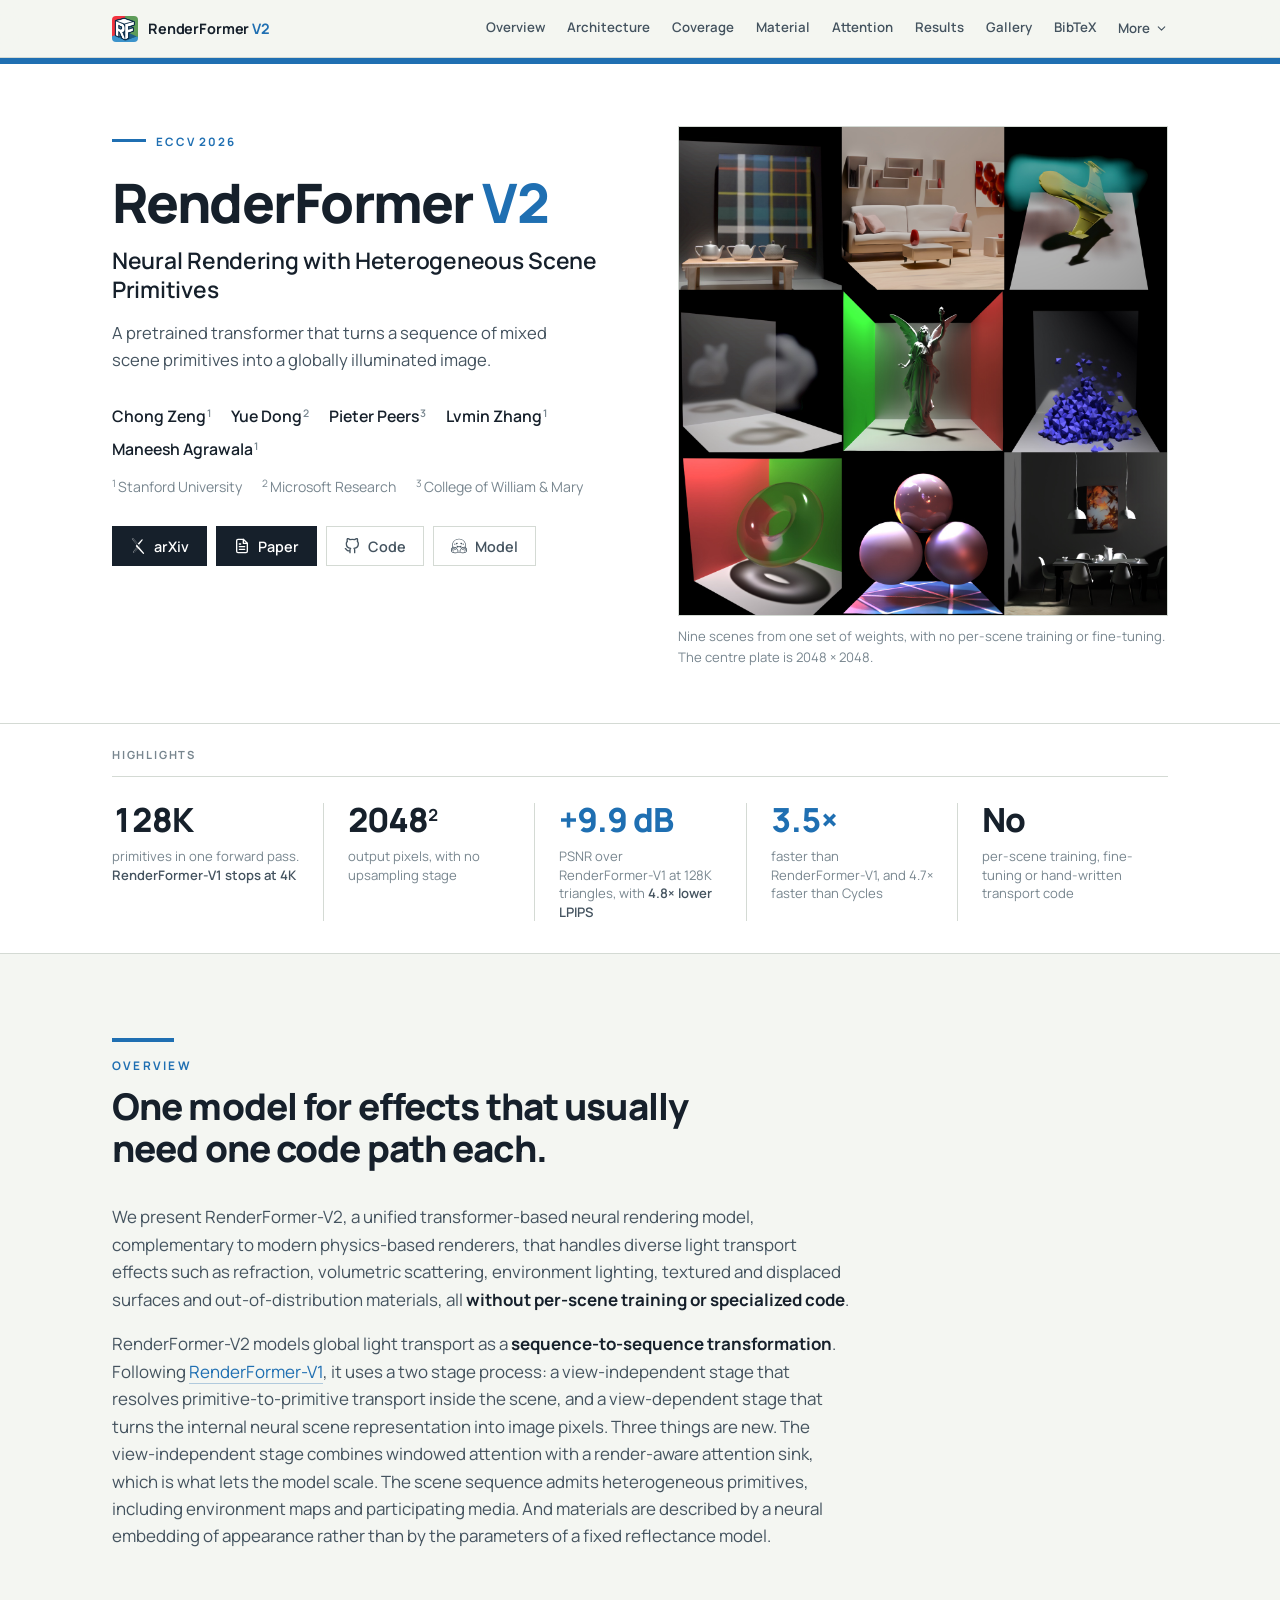
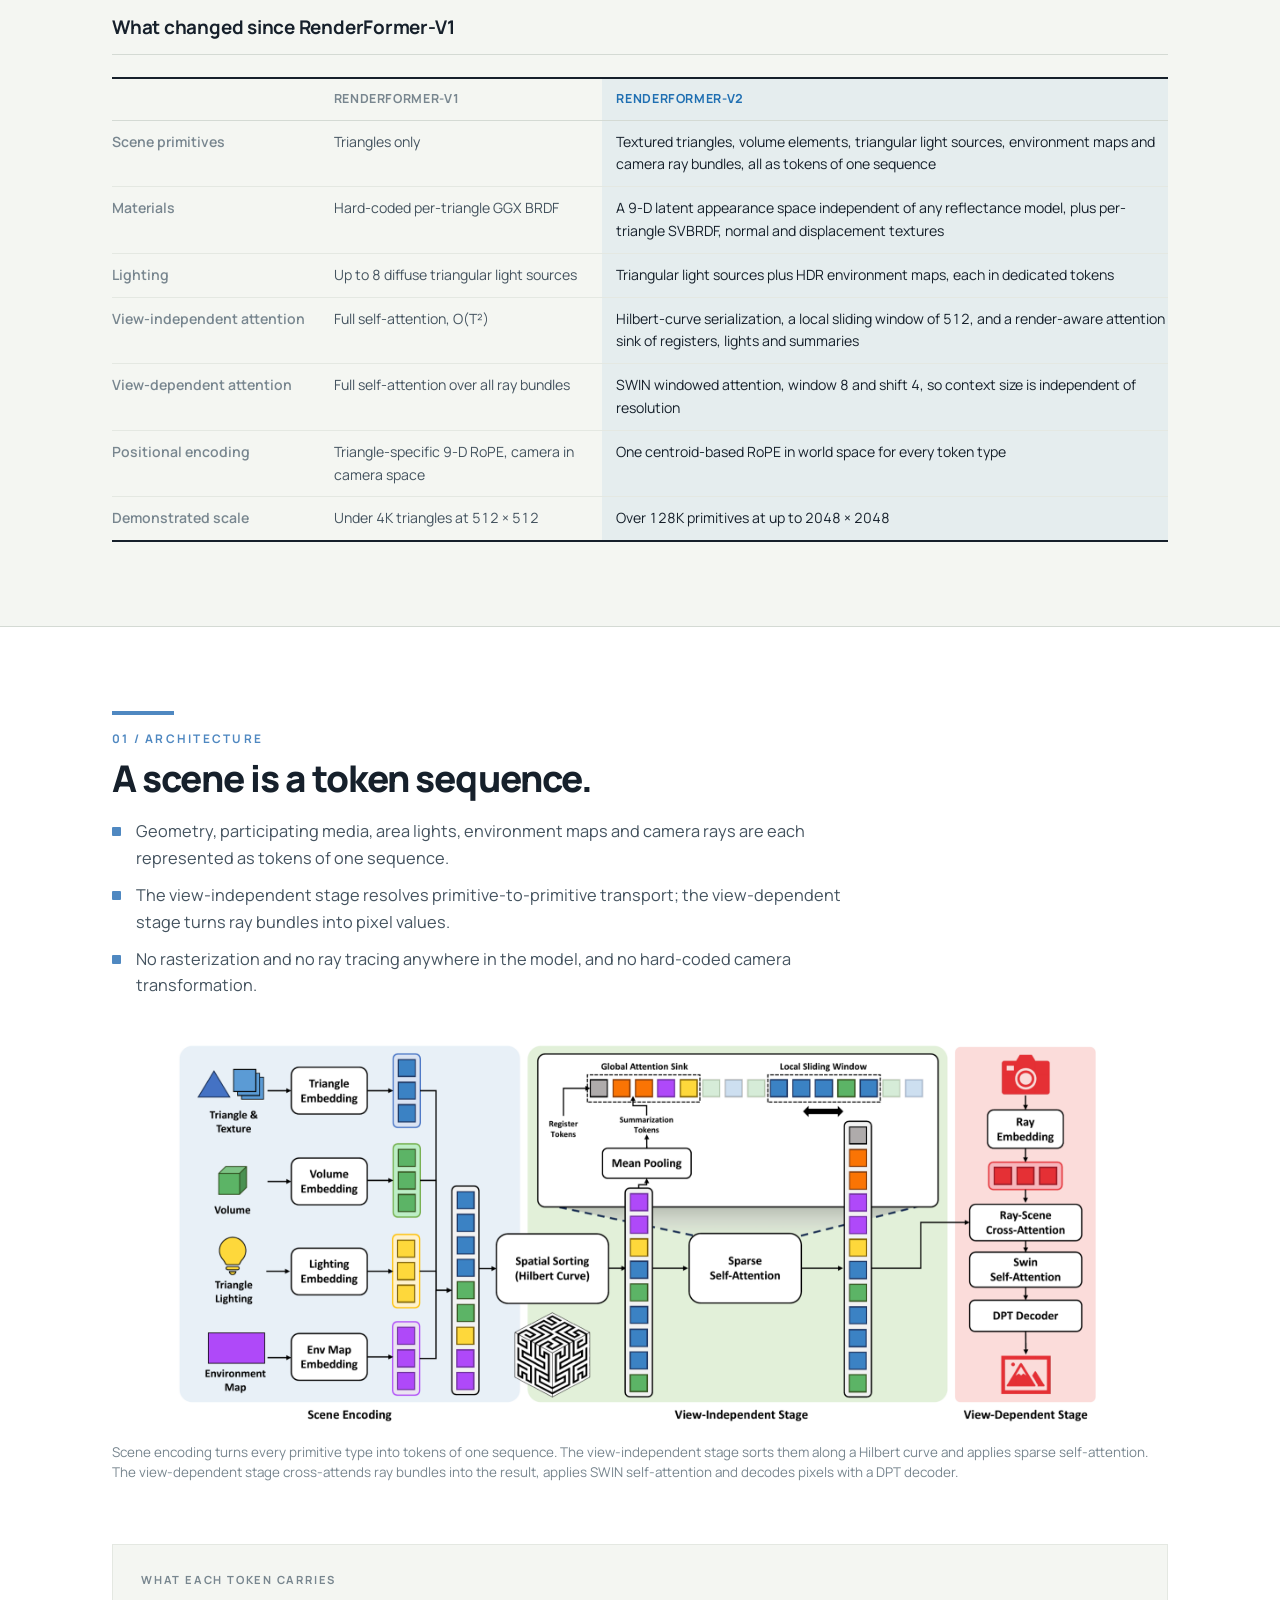
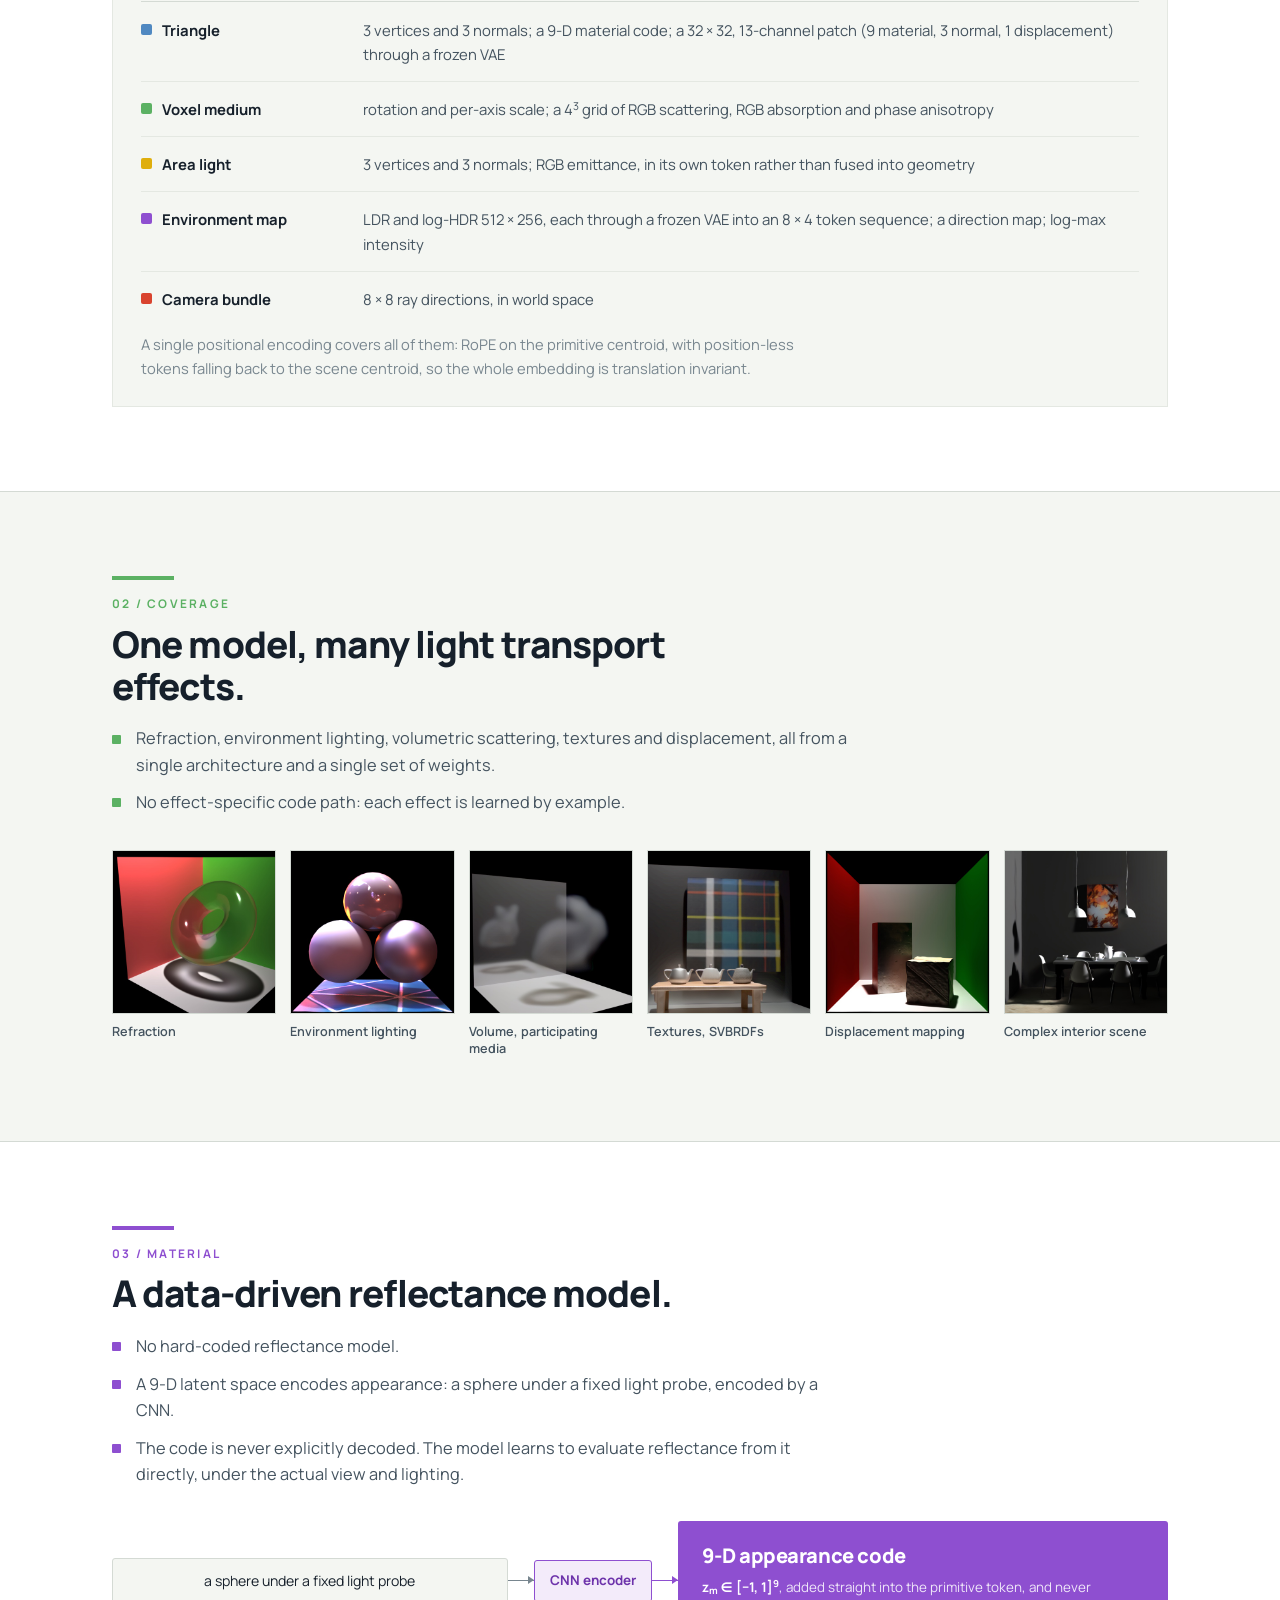
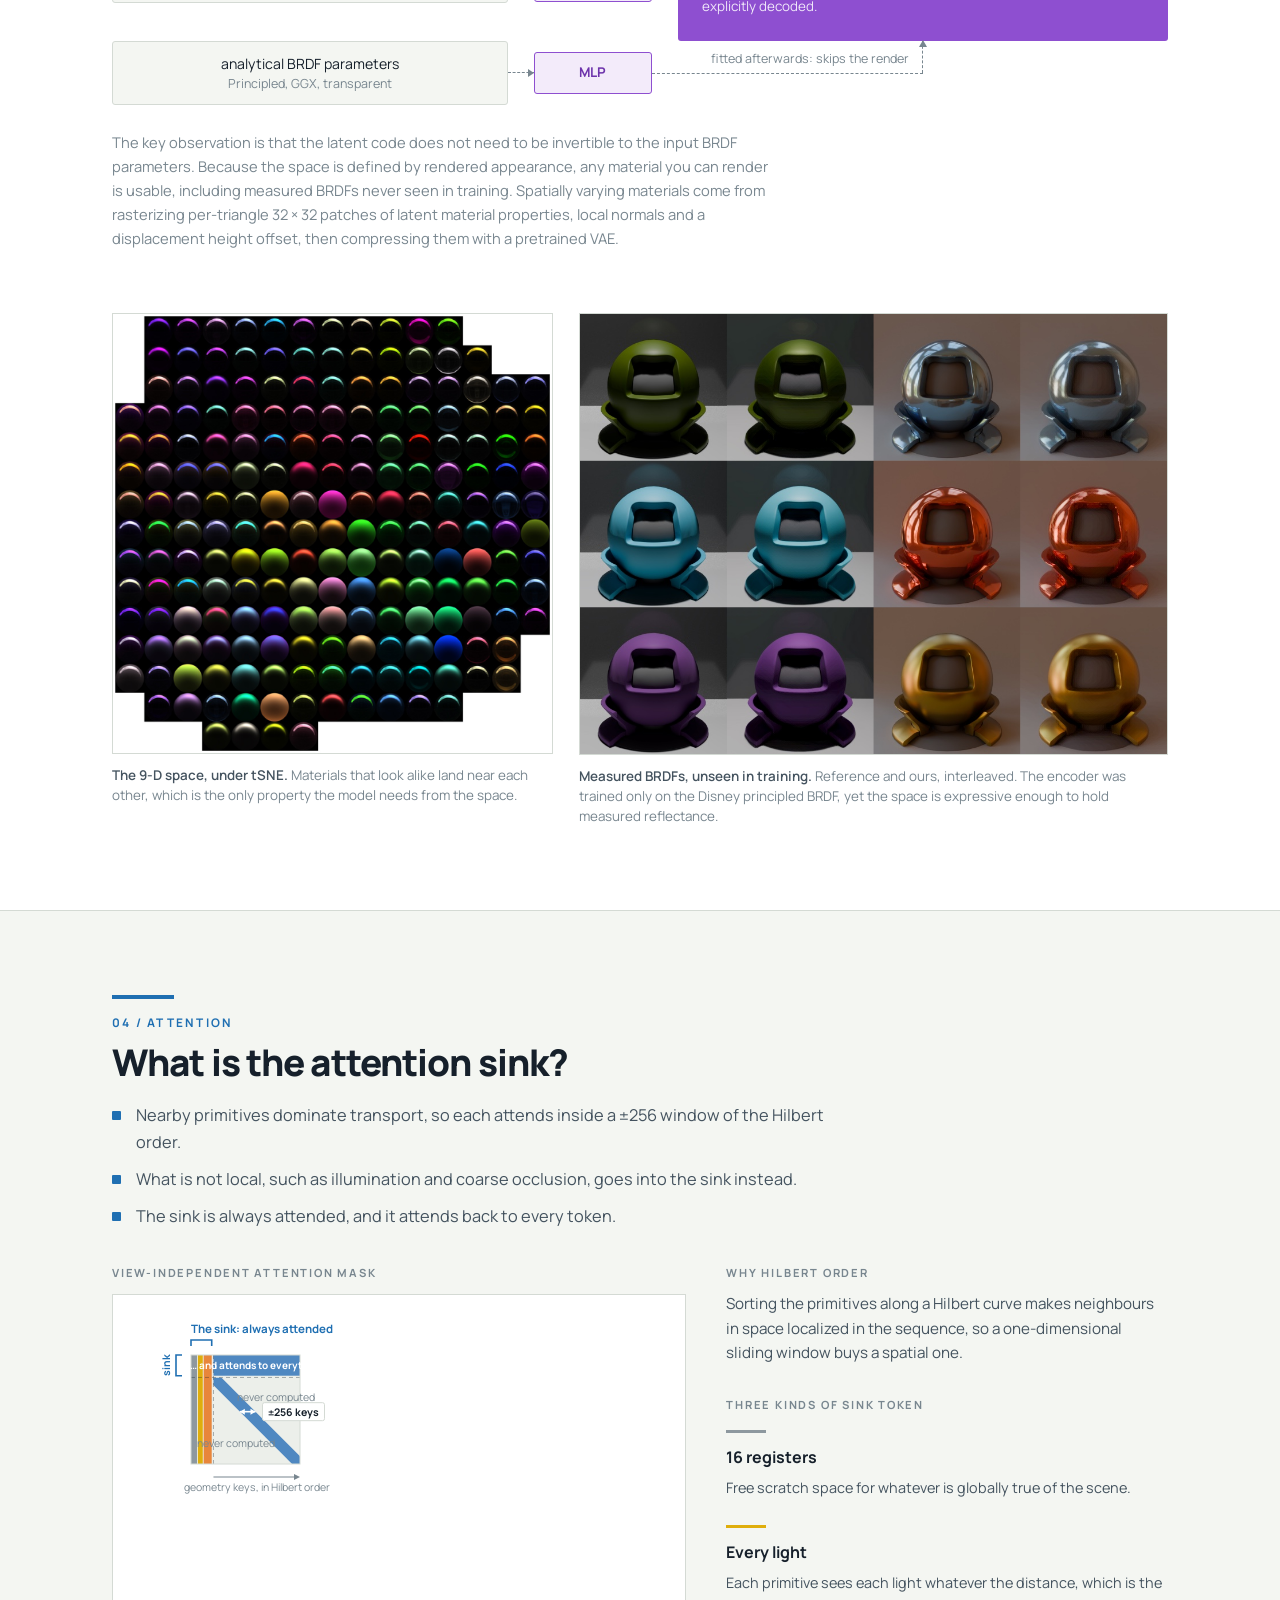
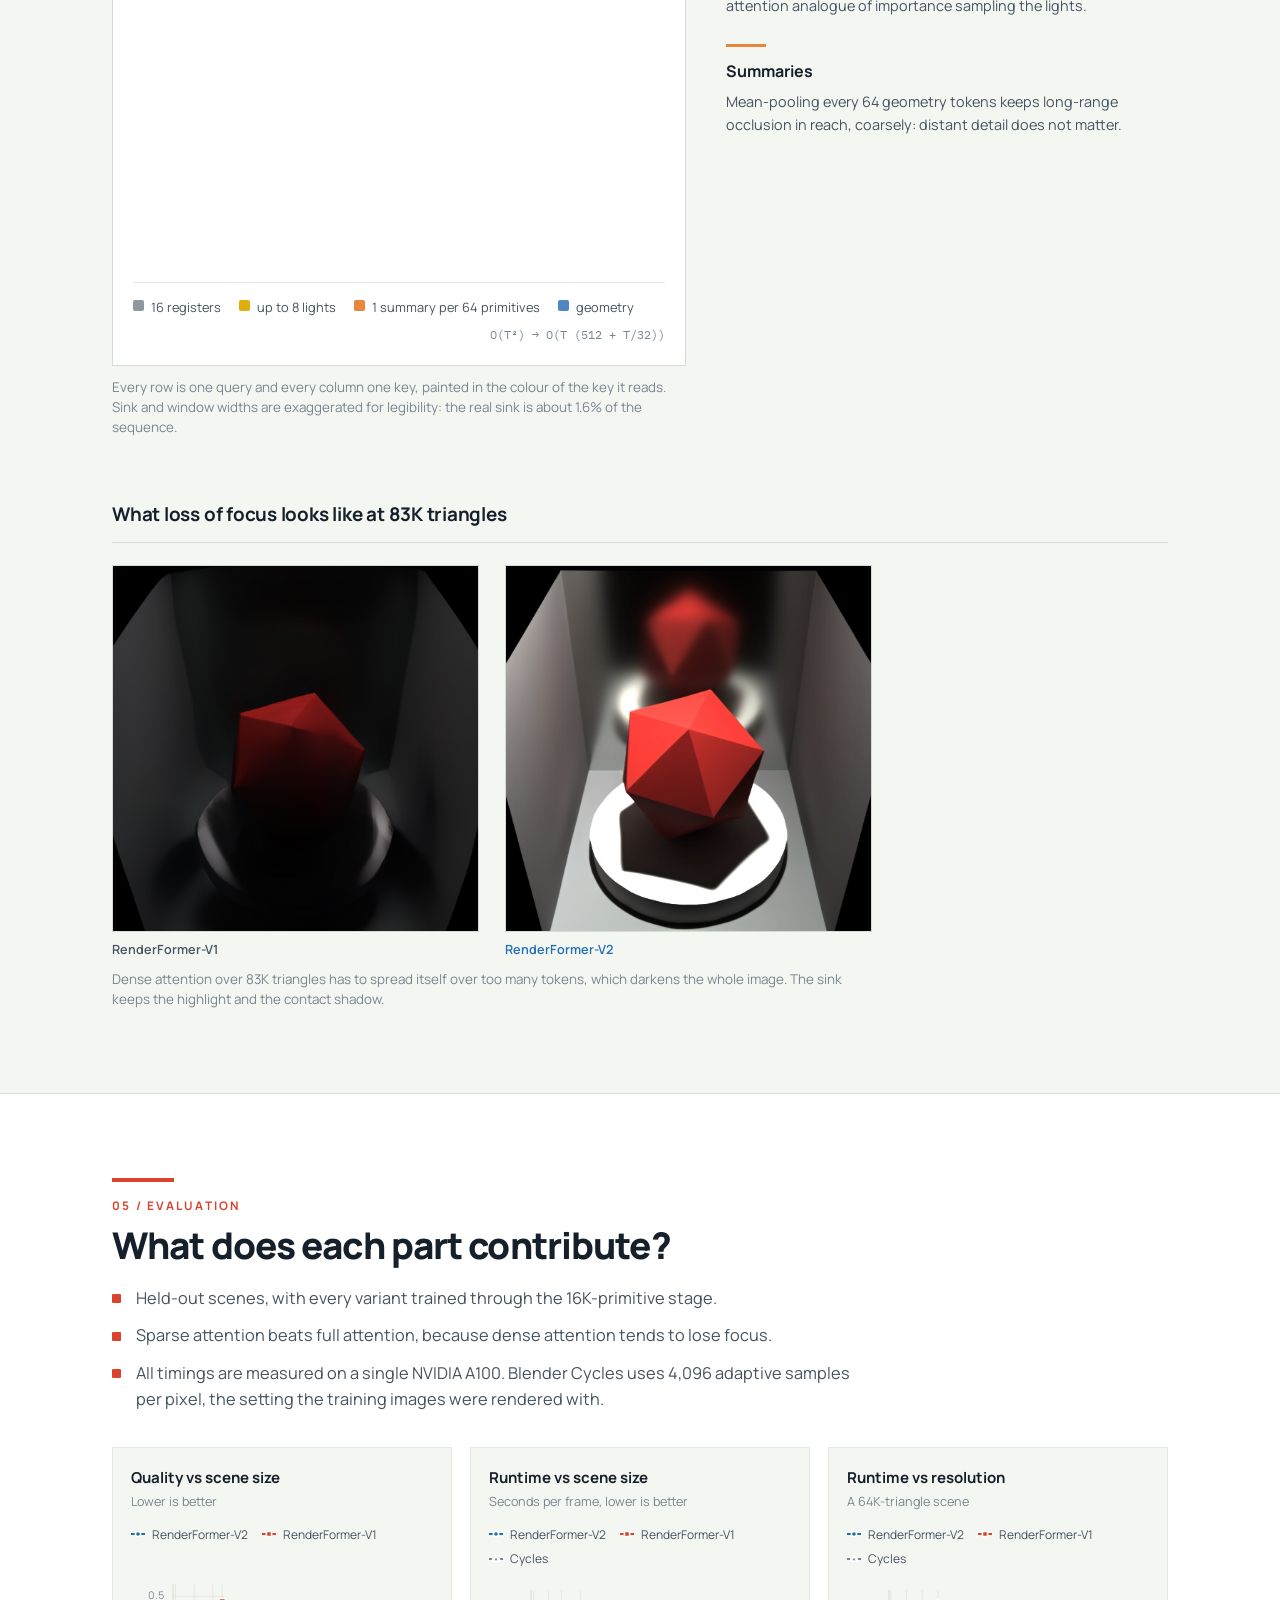
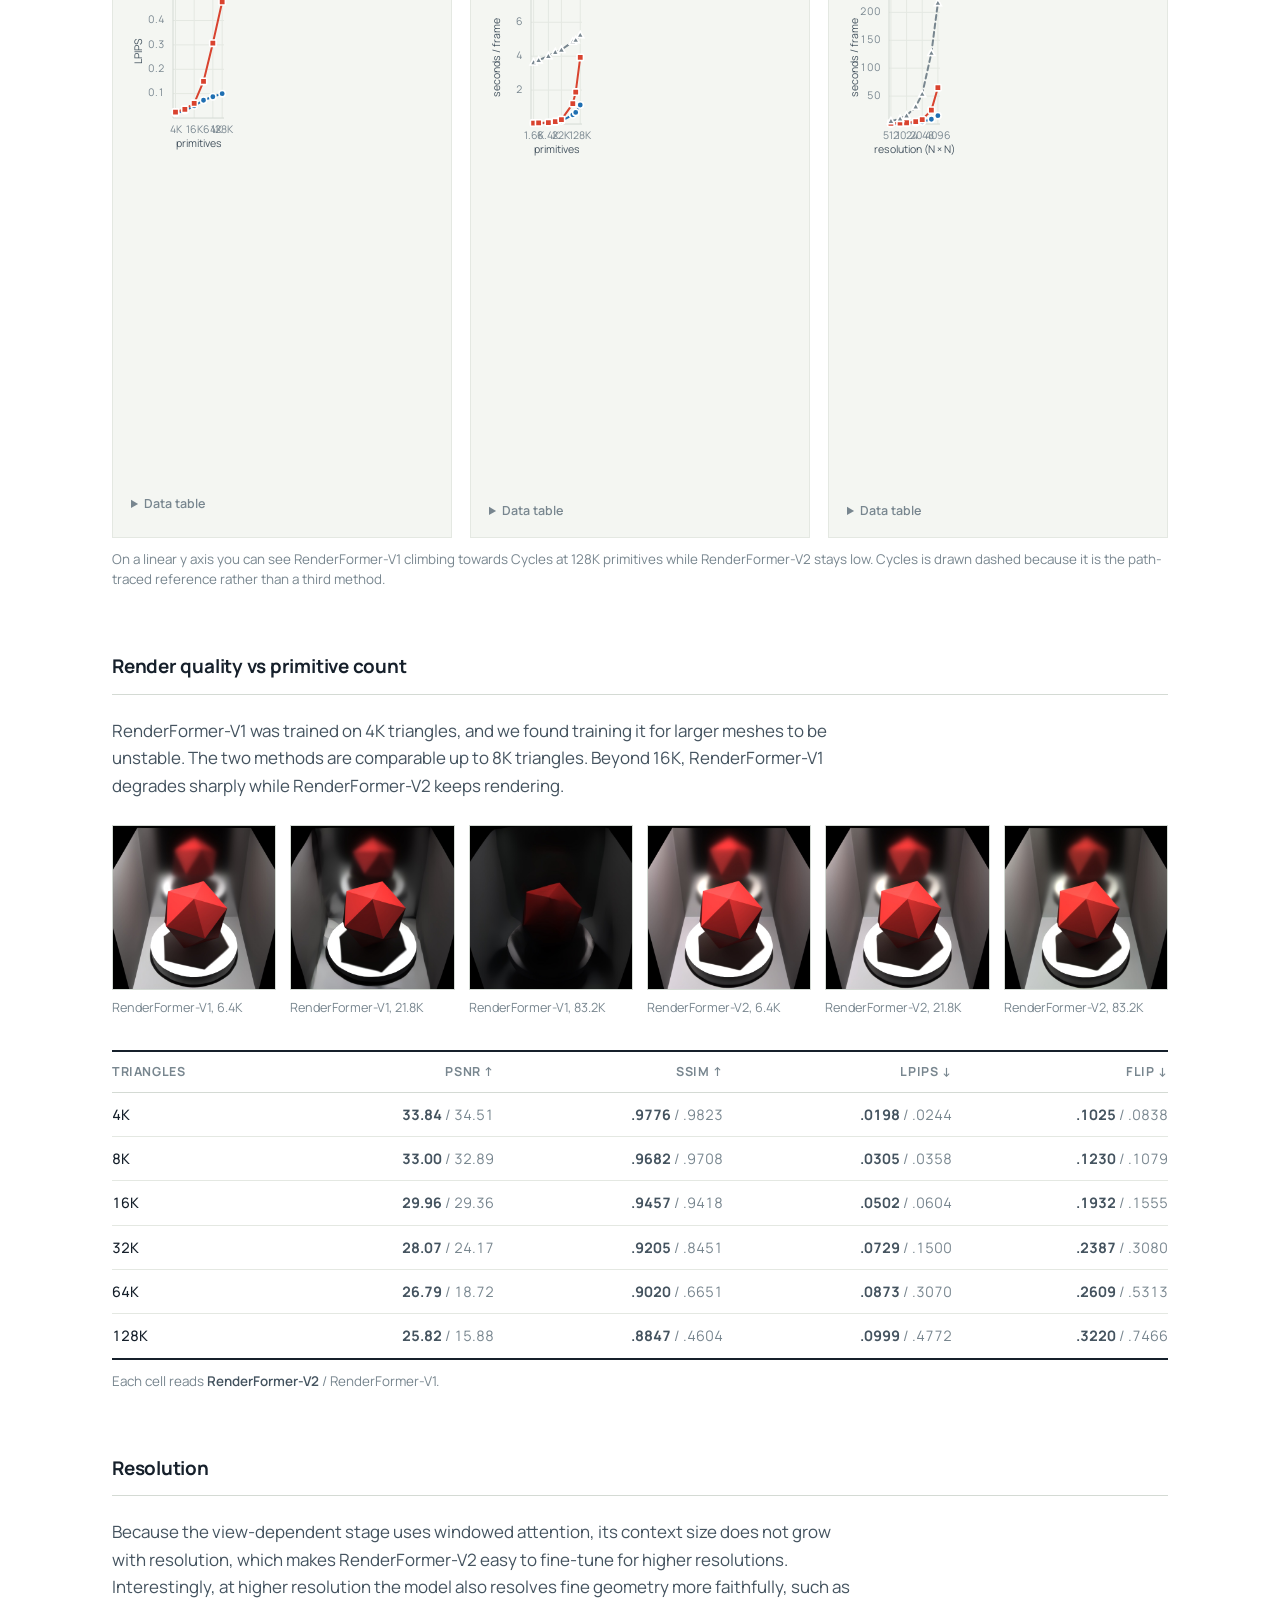
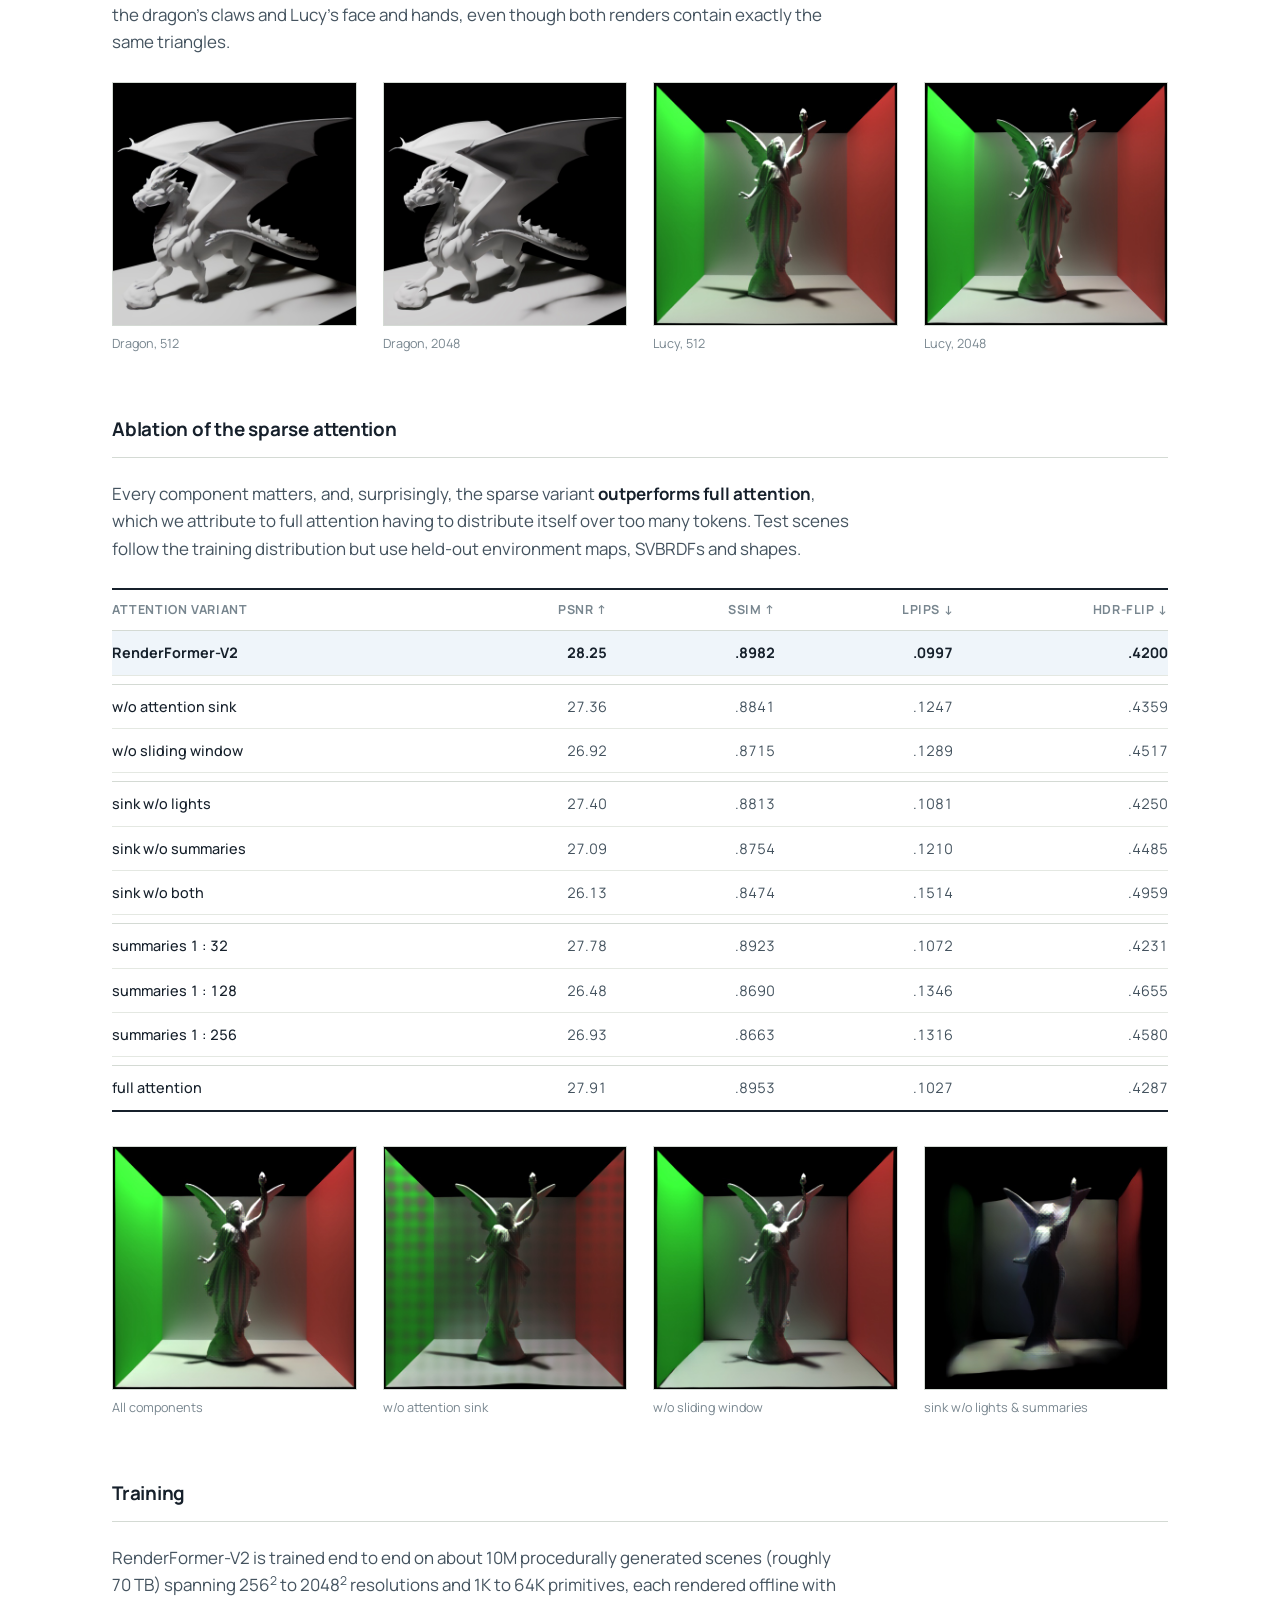
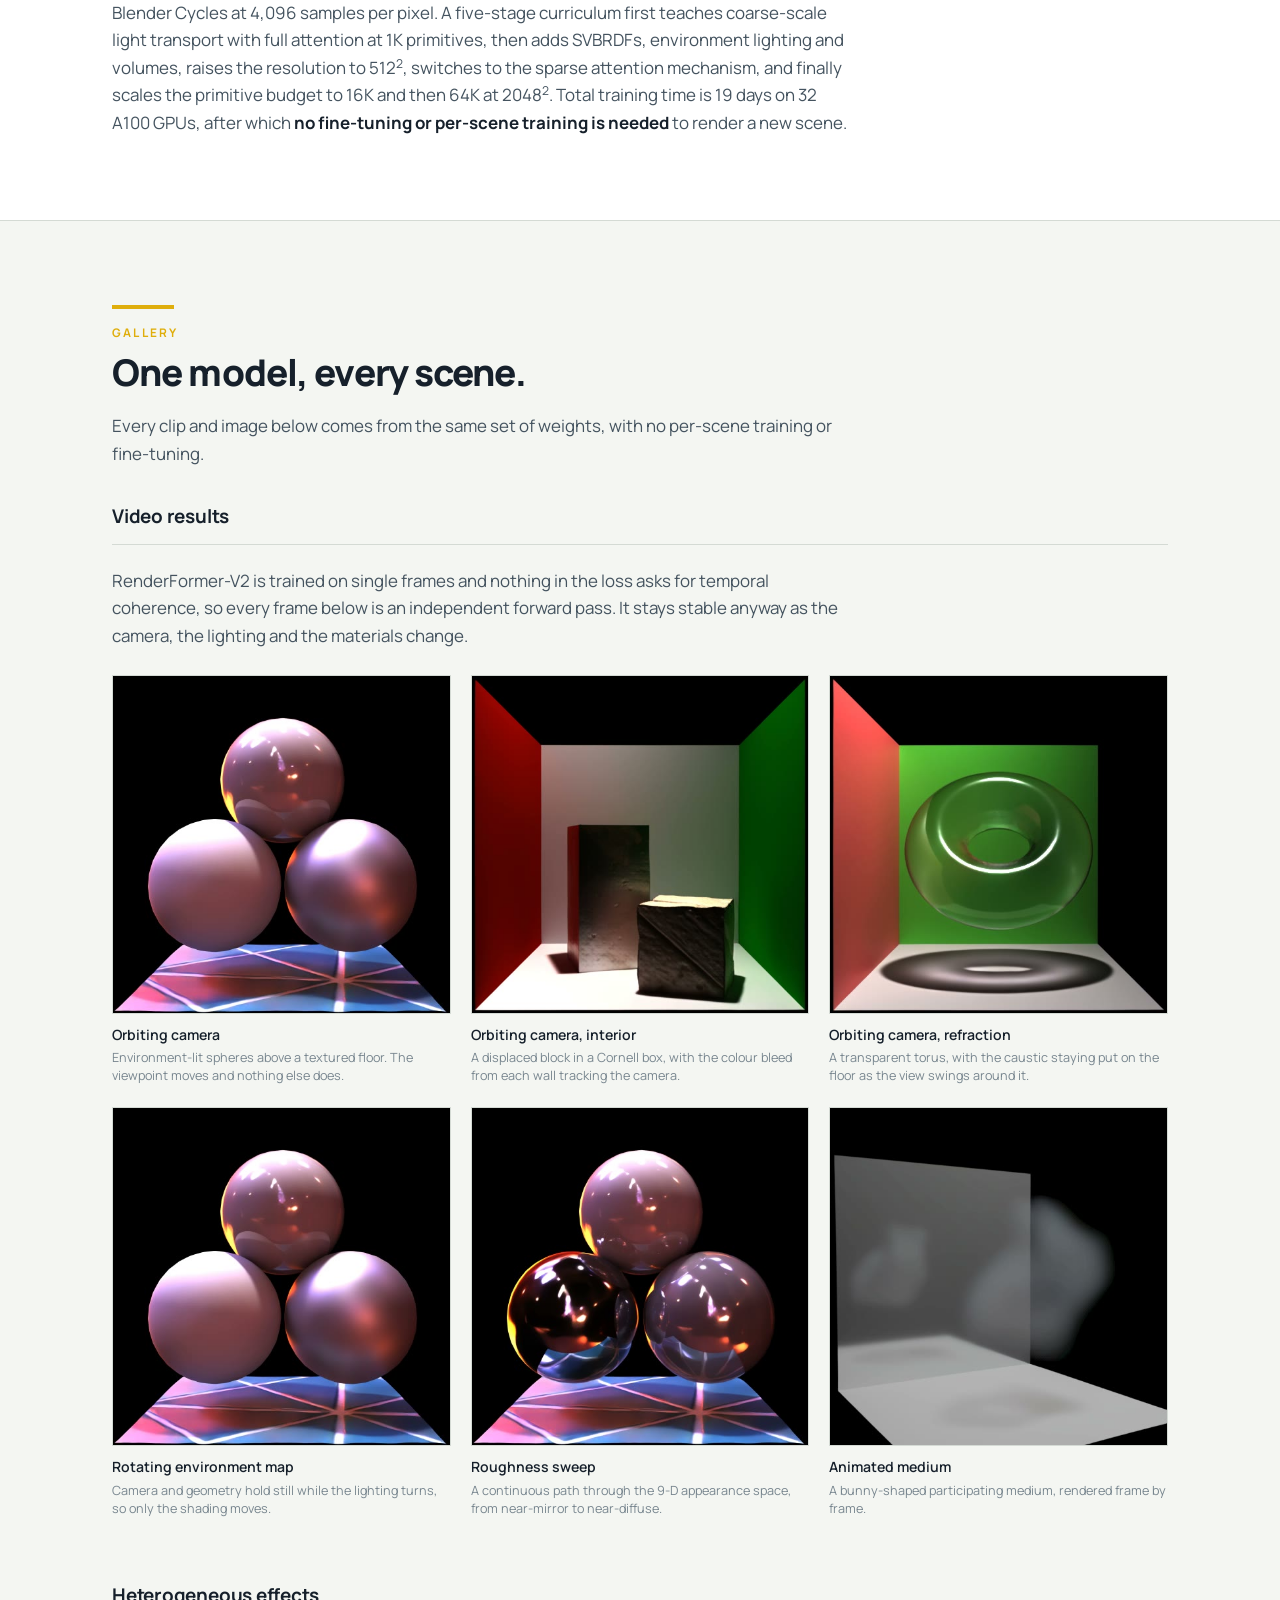
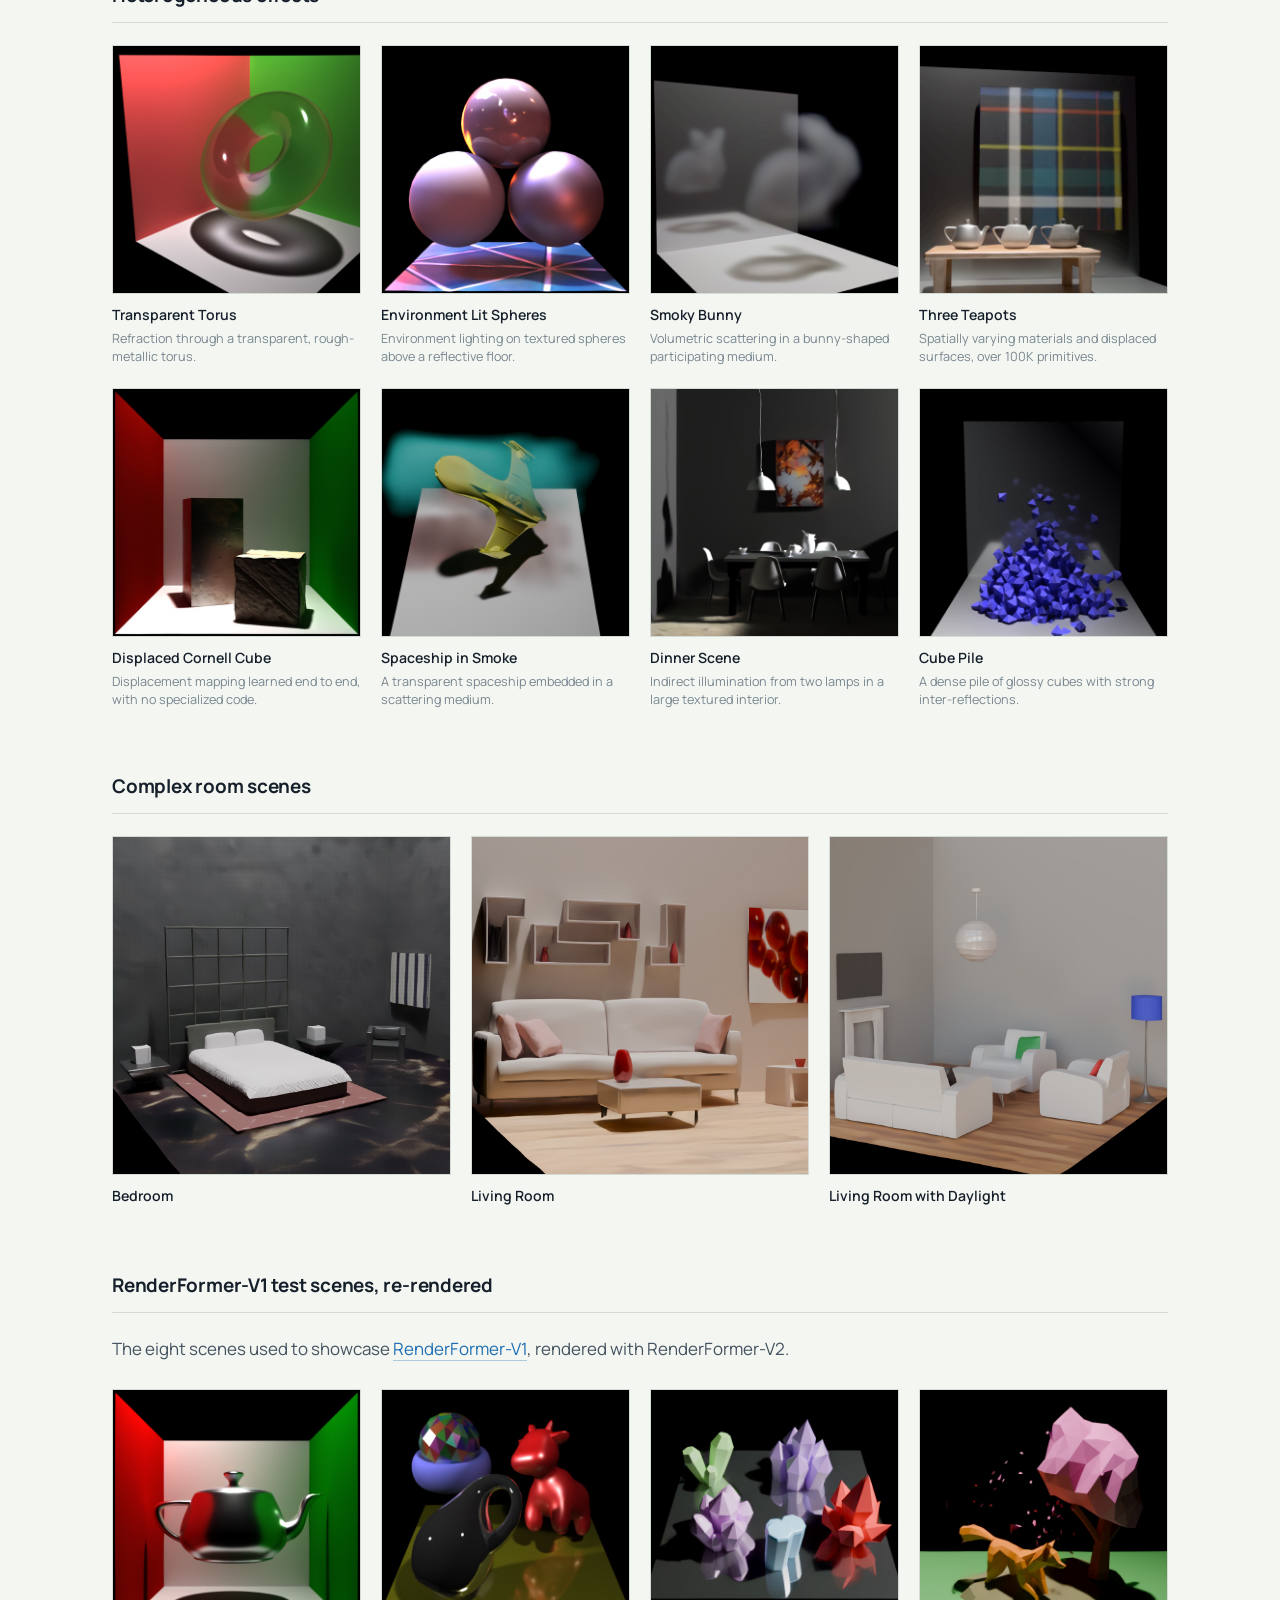
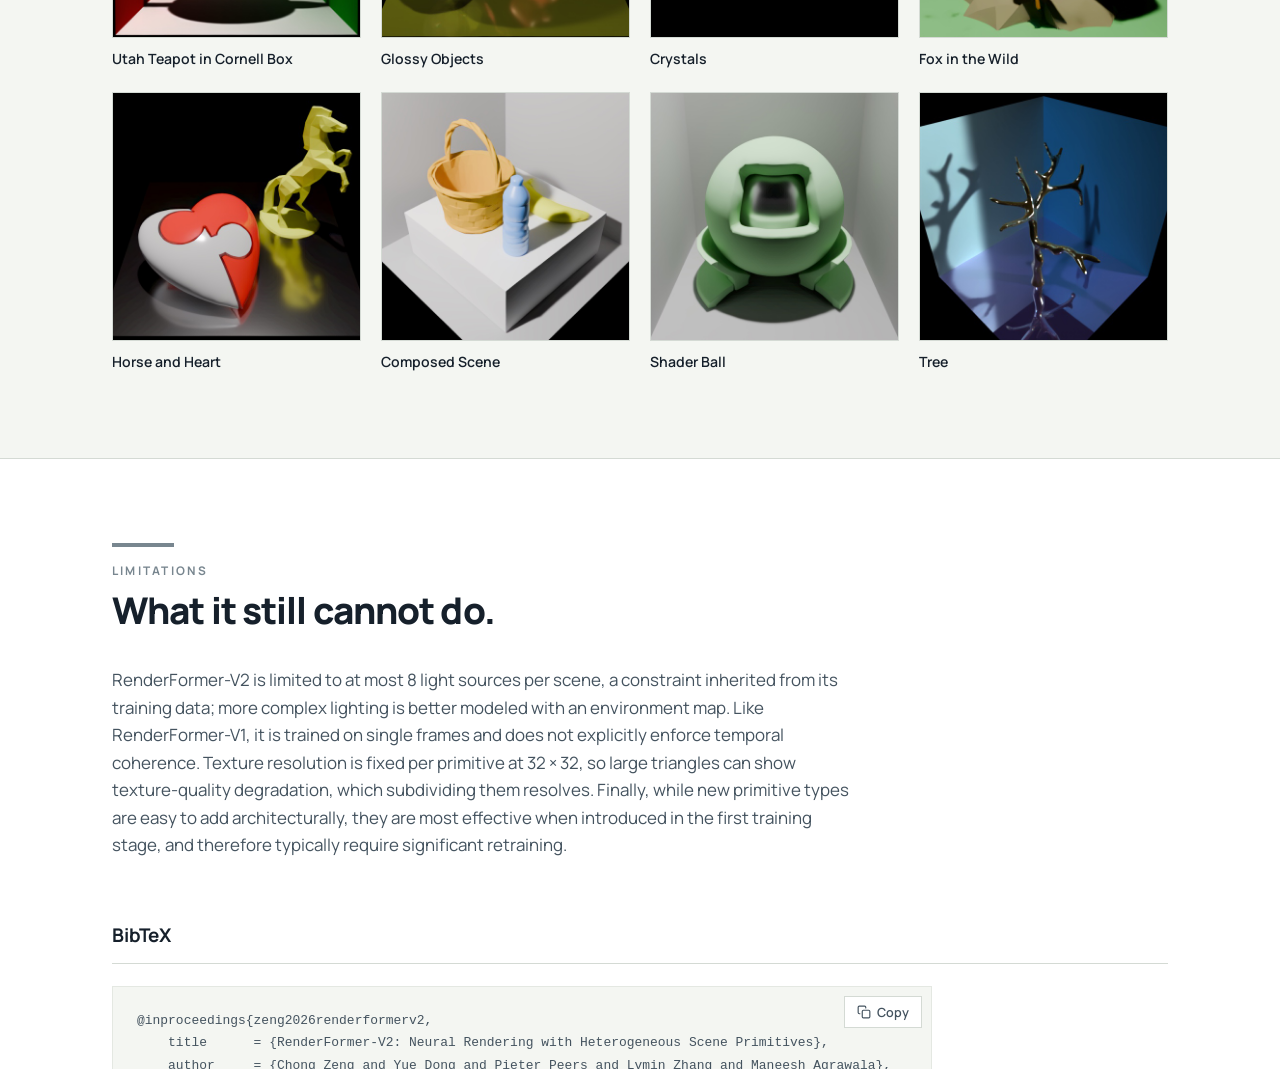
==== v2/index.html @ 7de4eae1 "Deploy project-page-v2 @ 810cdeb" ====
<!DOCTYPE html><html lang="en"><head><meta charSet="utf-8"/><meta name="viewport" content="width=device-width, initial-scale=1"/><link rel="preload" as="image" href="./imgs/rf.png"/><link rel="preload" as="image" href="./imgs/hero-grid.png"/><link rel="preload" as="image" href="./imgs/model-arch.png"/><link rel="preload" as="image" href="./gallery/transparent-torus.jpg"/><link rel="preload" as="image" href="./gallery/env-lit-spheres.jpg"/><link rel="preload" as="image" href="./gallery/smoky-bunny.jpg"/><link rel="preload" as="image" href="./gallery/three-teapots.jpg"/><link rel="preload" as="image" href="./gallery/displacement-cbox.jpg"/><link rel="preload" as="image" href="./gallery/dinner-scene.jpg"/><link rel="preload" as="image" href="./imgs/material-latent.jpg"/><link rel="stylesheet" href="/v2/_next/static/css/30aeafe7e154acb8.css" data-precedence="next"/><link rel="preload" as="script" fetchPriority="low" href="/v2/_next/static/chunks/webpack-d3ec7b0091fba299.js"/><script src="/v2/_next/static/chunks/09f5f10c-bf216eff0d191dd6.js" async=""></script><script src="/v2/_next/static/chunks/951-85515bd15bdc4706.js" async=""></script><script src="/v2/_next/static/chunks/main-app-0eaf2856501f6cf4.js" async=""></script><script src="/v2/_next/static/chunks/2c9b6c72-aabbdfeba7c942c3.js" async=""></script><script src="/v2/_next/static/chunks/1951f239-d38f069e489e38f8.js" async=""></script><script src="/v2/_next/static/chunks/app/page-a95e40c4dd1a3c61.js" async=""></script><link rel="preload" as="image" href="./imgs/measured-brdf.jpg"/><link rel="preload" as="image" href="./comparisons/primitive-count/rf-83.2k.jpg"/><link rel="preload" as="image" href="./comparisons/primitive-count/ours-83.2k.jpg"/><link rel="preload" as="image" href="./comparisons/primitive-count/rf-6.4k.jpg"/><link rel="preload" as="image" href="./comparisons/primitive-count/rf-21.8k.jpg"/><link rel="preload" as="image" href="./comparisons/primitive-count/ours-6.4k.jpg"/><link rel="preload" as="image" href="./comparisons/primitive-count/ours-21.8k.jpg"/><link rel="preload" as="image" href="./comparisons/resolution/dragon-512.jpg"/><link rel="preload" as="image" href="./comparisons/resolution/dragon-2048.jpg"/><link rel="preload" as="image" href="./comparisons/resolution/lucy-512.jpg"/><link rel="preload" as="image" href="./comparisons/resolution/lucy-2048.jpg"/><link rel="preload" as="image" href="./comparisons/ablation/all.jpg"/><link rel="preload" as="image" href="./comparisons/ablation/no-as.jpg"/><link rel="preload" as="image" href="./comparisons/ablation/no-sw.jpg"/><link rel="preload" as="image" href="./comparisons/ablation/no-l-s.jpg"/><link rel="preload" as="image" href="./gallery/spaceship-smoke.jpg"/><link rel="preload" as="image" href="./gallery/cube-pile.jpg"/><link rel="preload" as="image" href="./gallery/room-bedroom.jpg"/><link rel="preload" as="image" href="./gallery/room-living-1.jpg"/><link rel="preload" as="image" href="./gallery/room-living-2.jpg"/><link rel="preload" as="image" href="./gallery/v1-teapot-cbox.jpg"/><link rel="preload" as="image" href="./gallery/v1-shiny-objects.jpg"/><link rel="preload" as="image" href="./gallery/v1-crystals.jpg"/><link rel="preload" as="image" href="./gallery/v1-fox-in-the-wild.jpg"/><link rel="preload" as="image" href="./gallery/v1-horse-and-heart.jpg"/><link rel="preload" as="image" href="./gallery/v1-compose-scene.jpg"/><link rel="preload" as="image" href="./gallery/v1-shader-ball.jpg"/><link rel="preload" as="image" href="./gallery/v1-tree.jpg"/><link rel="preconnect" href="https://fonts.googleapis.com"/><link rel="preconnect" href="https://fonts.gstatic.com" crossorigin="anonymous"/><meta name="theme-color" content="#f4f6f2"/><link rel="stylesheet" href="https://fonts.googleapis.com/css2?family=Manrope:wght@400;500;600;700;800&amp;family=IBM+Plex+Mono:wght@400;500&amp;display=swap"/><title>RenderFormer-V2: Neural Rendering with Heterogeneous Scene Primitives</title><meta name="description" content="RenderFormer-V2 is a pretrained transformer that turns a sequence of mixed scene primitives into a globally illuminated image, covering refraction, volumetric scattering, environment lighting, textured and displaced surfaces and out-of-distribution materials, without per-scene training or specialized code."/><meta name="keywords" content="RenderFormer, RenderFormer-V2, Neural Rendering, Rendering, Global Illumination, Heterogeneous Scene Primitives, Neural Material Embedding, Windowed Attention, Attention Sink, Transformer"/><meta property="og:title" content="RenderFormer-V2: Neural Rendering with Heterogeneous Scene Primitives"/><meta property="og:description" content="A pretrained transformer that turns a sequence of mixed scene primitives into a globally illuminated image. ECCV 2026."/><meta property="og:image" content="https://renderformer.github.io/v2/imgs/header.jpg"/><meta property="og:type" content="website"/><meta name="twitter:card" content="summary_large_image"/><meta name="twitter:title" content="RenderFormer-V2: Neural Rendering with Heterogeneous Scene Primitives"/><meta name="twitter:description" content="A pretrained transformer that turns a sequence of mixed scene primitives into a globally illuminated image. ECCV 2026."/><meta name="twitter:image" content="https://renderformer.github.io/v2/imgs/header.jpg"/><link rel="icon" href="/v2/favicon/favicon-16x16.png" sizes="16x16" type="image/png"/><link rel="icon" href="/v2/favicon/favicon-32x32.png" sizes="32x32" type="image/png"/><link rel="icon" href="/v2/favicon/favicon.ico" sizes="any"/><link rel="apple-touch-icon" href="/v2/favicon/apple-touch-icon.png" sizes="180x180" type="image/png"/><link rel="android-chrome-192x192" href="/v2/favicon/android-chrome-192x192.png" sizes="192x192" type="image/png"/><link rel="android-chrome-512x512" href="/v2/favicon/android-chrome-512x512.png" sizes="512x512" type="image/png"/><link rel="manifest" href="/v2/favicon/site.webmanifest"/><script>document.querySelectorAll('body link[rel="icon"], body link[rel="apple-touch-icon"]').forEach(el => document.head.appendChild(el))</script><script src="/v2/_next/static/chunks/polyfills-42372ed130431b0a.js" noModule=""></script></head><body><nav class="nav"><div class="nav-inner"><a class="nav-mark" href="#top"><img src="./imgs/rf.png" alt=""/><span>RenderFormer <em>V2</em></span></a><div class="nav-links"><a href="#overview">Overview</a><a href="#architecture">Architecture</a><a href="#coverage">Coverage</a><a href="#material">Material</a><a href="#attention">Attention</a><a href="#results" class="nav-hide">Results</a><a href="#gallery" class="nav-hide">Gallery</a><a href="#bibtex" class="nav-hide">BibTeX</a><div class="nav-more" tabindex="0"><span>More <svg stroke="currentColor" fill="none" stroke-width="2" viewBox="0 0 24 24" stroke-linecap="round" stroke-linejoin="round" height="13" width="13" xmlns="http://www.w3.org/2000/svg"><polyline points="6 9 12 15 18 9"></polyline></svg></span><div class="nav-more-menu"><a href="https://renderformer.github.io/">RenderFormer-V1</a><a href="https://nrhints.github.io/">NRHints</a><a href="https://dilightnet.github.io/">DiLightNet</a><a href="https://gsrelight.github.io/">GS³</a></div></div></div></div></nav><header class="hero" id="top"><div class="hero-band"></div><div class="hero-grid"><div><div class="venue">ECCV 2026</div><h1 class="title">RenderFormer <em>V2</em></h1><p class="subtitle">Neural Rendering with Heterogeneous Scene Primitives</p><p class="pitch">A pretrained transformer that turns a sequence of mixed scene primitives into a globally illuminated image.</p><div class="authors"><a href="https://www.chong-zeng.com/">Chong Zeng<sup>1</sup></a><a href="https://yuedong.shading.me/">Yue Dong<sup>2</sup></a><a href="https://www.cs.wm.edu/~ppeers/">Pieter Peers<sup>3</sup></a><a href="https://lllyasviel.github.io/lvmin_zhang/">Lvmin Zhang<sup>1</sup></a><a href="https://graphics.stanford.edu/~maneesh/">Maneesh Agrawala<sup>1</sup></a></div><div class="affils"><span><sup>1</sup>Stanford University</span><span><sup>2</sup>Microsoft Research</span><span><sup>3</sup>College of William &amp; Mary</span></div><div class="links"><a href="https://arxiv.org/abs/" class="btn"><svg stroke="currentColor" fill="currentColor" stroke-width="0" role="img" viewBox="0 0 24 24" aria-hidden="true" height="16" width="16" xmlns="http://www.w3.org/2000/svg"><path d="M3.8423 0a1.0037 1.0037 0 0 0-.922.6078c-.1536.3687-.0438.6275.2938 1.1113l6.9185 8.3597-1.0223 1.1058a1.0393 1.0393 0 0 0 .003 1.4229l1.2292 1.3135-5.4391 6.4444c-.2803.299-.4538.823-.2971 1.1986a1.0253 1.0253 0 0 0 .9585.635.9133.9133 0 0 0 .6891-.3405l5.783-6.126 7.4902 8.0051a.8527.8527 0 0 0 .6835.2597.9575.9575 0 0 0 .8777-.6138c.1577-.377-.017-.7502-.306-1.1407l-7.0518-8.3418 1.0632-1.13a.9626.9626 0 0 0 .0089-1.3165L4.6336.4639s-.3733-.4535-.768-.463zm0 .272h.0166c.2179.0052.4874.2715.5644.3639l.005.006.0052.0055 10.169 10.9905a.6915.6915 0 0 1-.0072.945l-1.0666 1.133-1.4982-1.7724-8.5994-10.39c-.3286-.472-.352-.6183-.2592-.841a.7307.7307 0 0 1 .6704-.4401Zm14.341 1.5701a.877.877 0 0 0-.6554.2418l-5.6962 6.1584 1.6944 1.8319 5.3089-6.5138c.3251-.4335.479-.6603.3247-1.0292a1.1205 1.1205 0 0 0-.9763-.689zm-7.6557 12.2823 1.3186 1.4135-5.7864 6.1295a.6494.6494 0 0 1-.4959.26.7516.7516 0 0 1-.706-.4669c-.1119-.2682.0359-.6864.2442-.9083l.0051-.0055.0047-.0055z"></path></svg> arXiv</a><a href="./pdfs/renderformer2-paper.pdf" class="btn"><svg stroke="currentColor" fill="none" stroke-width="2" viewBox="0 0 24 24" stroke-linecap="round" stroke-linejoin="round" aria-hidden="true" height="16" width="16" xmlns="http://www.w3.org/2000/svg"><path d="M14 2H6a2 2 0 0 0-2 2v16a2 2 0 0 0 2 2h12a2 2 0 0 0 2-2V8z"></path><polyline points="14 2 14 8 20 8"></polyline><line x1="16" y1="13" x2="8" y2="13"></line><line x1="16" y1="17" x2="8" y2="17"></line><polyline points="10 9 9 9 8 9"></polyline></svg> Paper</a><a href="https://github.com/microsoft/renderformer" class="btn btn-ghost"><svg stroke="currentColor" fill="none" stroke-width="2" viewBox="0 0 24 24" stroke-linecap="round" stroke-linejoin="round" aria-hidden="true" height="16" width="16" xmlns="http://www.w3.org/2000/svg"><path d="M9 19c-5 1.5-5-2.5-7-3m14 6v-3.87a3.37 3.37 0 0 0-.94-2.61c3.14-.35 6.44-1.54 6.44-7A5.44 5.44 0 0 0 20 4.77 5.07 5.07 0 0 0 19.91 1S18.73.65 16 2.48a13.38 13.38 0 0 0-7 0C6.27.65 5.09 1 5.09 1A5.07 5.07 0 0 0 5 4.77a5.44 5.44 0 0 0-1.5 3.78c0 5.42 3.3 6.61 6.44 7A3.37 3.37 0 0 0 9 18.13V22"></path></svg> Code</a><a href="https://huggingface.co/microsoft" class="btn btn-ghost"><svg stroke="currentColor" fill="currentColor" stroke-width="0" role="img" viewBox="0 0 24 24" aria-hidden="true" height="16" width="16" xmlns="http://www.w3.org/2000/svg"><path d="M1.4446 11.5059c0 1.1021.1673 2.1585.4847 3.1563-.0378-.0028-.0691-.0058-.1058-.0058-.4209 0-.8015.16-1.0704.4512-.3454.3737-.4984.8335-.4316 1.293a1.576 1.576 0 0 0 .2148.5978c-.2319.1864-.4018.4456-.4844.7578-.0646.2448-.131.7543.2149 1.2794a1.4552 1.4552 0 0 0-.0625.1055c-.208.3923-.2207.8372-.0371 1.25.2783.6258.9696 1.1175 2.3126 1.6467.8356.3292 1.5988.5411 1.6056.543 1.1046.2847 2.104.4277 2.969.4277 1.4173 0 2.4754-.3849 3.1525-1.1446 1.538.2651 2.791.1403 3.592.006.6773.7555 1.7332 1.1387 3.1467 1.1387.8649 0 1.8643-.143 2.969-.4278.0068-.0019.77-.2138 1.6056-.543 1.343-.5292 2.0343-1.0208 2.3126-1.6466.1836-.4129.171-.8577-.037-1.25a1.4685 1.4685 0 0 0-.0626-.1056c.346-.525.2795-1.0346.2149-1.2793-.0826-.3122-.2525-.5714-.4844-.7579.11-.1816.1831-.3788.2148-.5977.0669-.4595-.0862-.9193-.4316-1.293-.2688-.2913-.6495-.4513-1.0704-.4513-.0209 0-.0376.0008-.0588.0018.3162-.9966.4846-2.0518.4846-3.1523 0-5.807-4.7362-10.5144-10.5789-10.5144-5.8426 0-10.5788 4.7073-10.5788 10.5144Zm10.5788-9.4831c5.2727 0 9.5476 4.246 9.5476 9.483a9.4201 9.4201 0 0 1-.2696 2.2365c-.0039-.0047-.0079-.011-.0117-.0156-.274-.3255-.6679-.5059-1.1075-.5059-.352 0-.714.1155-1.0763.3438-.2403.1517-.5058.422-.7793.7598-.2534-.3492-.608-.5832-1.0137-.6465a1.5174 1.5174 0 0 0-.2344-.0176c-.9263 0-1.4828.7993-1.6935 1.5177-.1046.2426-.6065 1.3482-1.3614 2.0978-1.1681 1.1601-1.4458 2.3534-.8396 3.6382-.843.1029-1.5836.0927-2.365-.006.5906-1.212.3626-2.4388-.8426-3.6322-.755-.7496-1.2568-1.8552-1.3614-2.0978-.2107-.7184-.7673-1.5177-1.6935-1.5177-.078 0-.1568.0054-.2344.0176-.4057.0633-.7604.2973-1.0137.6465-.2735-.3379-.539-.6081-.7794-.7598-.3622-.2283-.7243-.3438-1.0762-.3438-.4266 0-.8094.171-1.0821.4786a9.4208 9.4208 0 0 1-.2598-2.1936c0-5.237 4.2749-9.483 9.5475-9.483zM8.6443 7.0036c-.4838.0043-.9503.2667-1.1934.7227-.3536.6633-.1006 1.4873.5645 1.84.351.1862.4883-.5261.836-.6485.3107-.1095.841.399 1.0078.086.3536-.6634.1025-1.4874-.5625-1.84a1.3659 1.3659 0 0 0-.6524-.1602Zm6.8403 0c-.2199-.002-.4426.05-.6504.1602-.665.3526-.9181 1.1766-.5645 1.84.1669.313.6971-.1955 1.0079-.086.3476.1224.4867.8347.838.6485.6649-.3527.916-1.1767.5624-1.84-.243-.456-.7096-.7184-1.1934-.7227Zm-9.7565 1.418a.8768.8768 0 0 0-.877.877c0 .4846.3925.877.877.877a.8768.8768 0 0 0 .877-.877.8768.8768 0 0 0-.877-.877zm12.6434 0c-.4845 0-.879.3925-.879.877 0 .4846.3945.877.879.877a.8768.8768 0 0 0 .877-.877.8768.8768 0 0 0-.877-.877zM8.7927 11.459c-.179-.003-.2793.1107-.2793.416 0 .8097.3874 2.125 1.4279 2.924.207-.7123 1.3453-1.2832 1.5079-1.2012.2315.1167.2191.4417.6074.7266.3884-.285.374-.6098.6056-.7266.1627-.082 1.3009.4889 1.5079 1.2012 1.0404-.799 1.4278-2.1144 1.4278-2.924 0-1.2212-1.583.6402-3.5413.6485-1.4686-.0061-2.7266-1.0558-3.2639-1.0645zM4.312 14.4768c.5792.365 1.6964 2.2751 2.1056 3.0177.1371.2488.371.3536.582.3536.4188 0 .7465-.4138.0391-.9395-1.0636-.791-.6914-2.0846-.1836-2.1642a.4302.4302 0 0 1 .0664-.004c.4616 0 .666.7892.666.7892s.5959 1.4898 1.6213 2.508c.942.9356 1.062 1.703.4961 2.6661-.0164-.004-.0159.0236-.1484.2149-.1853.2673-.4322.4688-.7188.6152-.5062.2269-1.1397.2696-1.7833.2696-1.037 0-2.1017-.1824-2.6975-.336-.0293-.0075-3.6505-.9567-3.1916-1.8224.0771-.1454.2033-.2031.3633-.2031.6463 0 1.823.9551 2.3283.9551.113 0 .196-.0865.2285-.2031.2249-.8045-3.2787-1.0522-2.9846-2.1642.0519-.1967.193-.2757.3907-.2754.854 0 2.7704 1.4923 3.172 1.4923.0307 0 .0525-.0085.0645-.0274.2012-.3227.1096-.5865-1.3087-1.4395-1.4182-.8533-2.4315-1.329-1.8653-1.9416.0651-.0707.1574-.1015.2695-.1015.8611.0002 2.8948 1.84 2.8948 1.84s.5487.5683.8809.5683c.0762 0 .1416-.0315.1855-.1054.2355-.3946-2.1858-2.2183-2.3224-2.971-.0926-.51.0641-.7676.3555-.7676-.0006.008.1701-.0285.4942.1759zm16.2257.5918c-.1366.7526-2.5579 2.5764-2.3224 2.9709.044.074.1092.1055.1855.1055.3321 0 .881-.5684.881-.5684s2.0336-1.8397 2.8947-1.84c.1121 0 .2044.0308.2695.1016.5662.6125-.447 1.0882-1.8653 1.9415-1.4183.853-1.51 1.1168-1.3087 1.4396.012.0188.0337.0273.0644.0273.4016 0 2.3181-1.4923 3.1721-1.4923.1977-.0002.3388.0787.3907.2754.294 1.112-3.2095 1.3597-2.9846 2.1642.0325.1166.1156.2032.2285.2032.5054 0 1.682-.9552 2.3283-.9552.16 0 .2862.0577.3633.2032.459.8656-3.1623 1.8149-3.1916 1.8224-.5958.1535-1.6605.336-2.6975.336-.6351 0-1.261-.0409-1.7638-.2599-.2949-.1472-.5488-.3516-.7383-.625-.0411-.0682-.1026-.1476-.1426-.205-.5726-.9679-.455-1.7371.4903-2.676 1.0254-1.0182 1.6212-2.508 1.6212-2.508s.2044-.7891.666-.7891a.4318.4318 0 0 1 .0665.0039c.5078.0796.88 1.3732-.1836 2.1642-.7074.5257-.3797.9395.039.9395.211 0 .445-.1047.5821-.3535.4092-.7426 1.5264-2.6527 2.1056-3.0178.5588-.3524.99-.1816.8497.5918z"></path></svg> Model</a></div></div><figure class="hero-figure"><img class="hero-plate" src="./imgs/hero-grid.png" alt="Nine scenes rendered by RenderFormer-V2, as a three by three plate: three teapots against a plaid backdrop, a living room, a transparent spaceship in a scattering medium, a bunny-shaped participating medium, the Lucy statue in a Cornell box at 2048 by 2048, a pile of glossy cubes, a refractive torus, environment-lit spheres, and a textured dining interior." width="1536" height="1536"/><figcaption>Nine scenes from one set of weights, with no per-scene training or fine-tuning. The centre plate is 2048 × 2048.</figcaption></figure></div></header><section class="stats" aria-label="Highlights"><div class="stats-inner"><div class="stats-label eyebrow">Highlights</div><div class="stats-grid"><div class="stat"><div class="stat-value">128K</div><div class="stat-note">primitives in one forward pass.<!-- --> <b><span class="nb">RenderFormer-V1</span> stops at 4K</b></div></div><div class="stat"><div class="stat-value">2048<sup>2</sup></div><div class="stat-note">output pixels, with no upsampling stage</div></div><div class="stat stat--accent"><div class="stat-value">+9.9 dB</div><div class="stat-note">PSNR over <span class="nb">RenderFormer-V1</span> at 128K triangles, with<!-- --> <b>4.8× lower LPIPS</b></div></div><div class="stat stat--accent"><div class="stat-value">3.5×</div><div class="stat-note">faster than <span class="nb">RenderFormer-V1</span>, and 4.7× faster than Cycles</div></div><div class="stat"><div class="stat-value">No</div><div class="stat-note">per-scene training, fine-tuning or hand-written transport code</div></div></div></div></section><section class="section" id="overview"><div class="wrap"><header class="sec-head"><i class="sec-tab" style="background:var(--accent)"></i><div class="sec-kicker" style="color:var(--accent)">Overview</div><h2 class="sec-title">One model for effects that usually need one code path each.</h2></header><div class="prose lead"><p>We present RenderFormer-V2, a unified transformer-based neural rendering model, complementary to modern physics-based renderers, that handles diverse light transport effects such as refraction, volumetric scattering, environment lighting, textured and displaced surfaces and out-of-distribution materials, all<!-- --> <strong>without per-scene training or specialized code</strong>.</p><p>RenderFormer-V2 models global light transport as a<!-- --> <strong>sequence-to-sequence transformation</strong>. Following<!-- --> <a href="https://renderformer.github.io/">RenderFormer-V1</a>, it uses a two stage process: a view-independent stage that resolves primitive-to-primitive transport inside the scene, and a view-dependent stage that turns the internal neural scene representation into image pixels. Three things are new. The view-independent stage combines windowed attention with a render-aware attention sink, which is what lets the model scale. The scene sequence admits heterogeneous primitives, including environment maps and participating media. And materials are described by a neural embedding of appearance rather than by the parameters of a fixed reflectance model.</p></div><div class="sub"><h3 class="sub-title sub-title--rule">What changed since RenderFormer-V1</h3><div class="table-scroll"><table class="table table--compare"><thead><tr><th></th><th>RenderFormer-V1</th><th class="col-v2">RenderFormer-V2</th></tr></thead><tbody><tr><th scope="row">Scene primitives</th><td>Triangles only</td><td class="col-v2">Textured triangles, volume elements, triangular light sources, environment maps and camera ray bundles, all as tokens of one sequence</td></tr><tr><th scope="row">Materials</th><td>Hard-coded per-triangle GGX BRDF</td><td class="col-v2">A 9-D latent appearance space independent of any reflectance model, plus per-triangle SVBRDF, normal and displacement textures</td></tr><tr><th scope="row">Lighting</th><td>Up to 8 diffuse triangular light sources</td><td class="col-v2">Triangular light sources plus HDR environment maps, each in dedicated tokens</td></tr><tr><th scope="row">View-independent attention</th><td>Full self-attention, O(T²)</td><td class="col-v2">Hilbert-curve serialization, a local sliding window of 512, and a render-aware attention sink of registers, lights and summaries</td></tr><tr><th scope="row">View-dependent attention</th><td>Full self-attention over all ray bundles</td><td class="col-v2">SWIN windowed attention, window 8 and shift 4, so context size is independent of resolution</td></tr><tr><th scope="row">Positional encoding</th><td>Triangle-specific 9-D RoPE, camera in camera space</td><td class="col-v2">One centroid-based RoPE in world space for every token type</td></tr><tr><th scope="row">Demonstrated scale</th><td>Under 4K triangles at 512 × 512</td><td class="col-v2">Over 128K primitives at up to 2048 × 2048</td></tr></tbody></table></div></div></div></section><section class="section section--card" id="architecture"><div class="wrap"><header class="sec-head"><i class="sec-tab" style="background:var(--c-tri)"></i><div class="sec-kicker" style="color:var(--c-tri)">01 / Architecture</div><h2 class="sec-title">A scene is a token sequence.</h2><div class="sec-lead"><ul class="bullets"><li style="--bullet:var(--c-tri)">Geometry, participating media, area lights, environment maps and camera rays are each represented as tokens of one sequence.</li><li style="--bullet:var(--c-tri)">The view-independent stage resolves primitive-to-primitive transport; the view-dependent stage turns ray bundles into pixel values.</li><li style="--bullet:var(--c-tri)">No rasterization and no ray tracing anywhere in the model, and no hard-coded camera transformation.</li></ul></div></header><figure class="figure figure--plain"><img src="./imgs/model-arch.png" alt="The RenderFormer-V2 pipeline: scene encoding, a view-independent stage with sparse self-attention, and a view-dependent stage" width="2400" height="904"/><figcaption class="figcap">Scene encoding turns every primitive type into tokens of one sequence. The view-independent stage sorts them along a Hilbert curve and applies sparse self-attention. The view-dependent stage cross-attends ray bundles into the result, applies SWIN self-attention and decodes pixels with a DPT decoder.</figcaption></figure><div class="sub"><div class="card"><div class="card-label eyebrow">What each token carries</div><div class="tokens"><div class="token"><div class="token-name"><i class="chip" style="background:var(--c-tri)"></i>Triangle</div><div class="token-body">3 vertices and 3 normals; a 9-D material code; a 32 × 32, 13-channel patch (9 material, 3 normal, 1 displacement) through a frozen VAE</div></div><div class="token"><div class="token-name"><i class="chip" style="background:var(--c-vol)"></i>Voxel medium</div><div class="token-body">rotation and per-axis scale; a 4<sup>3</sup> grid of RGB scattering, RGB absorption and phase anisotropy</div></div><div class="token"><div class="token-name"><i class="chip" style="background:var(--c-light)"></i>Area light</div><div class="token-body">3 vertices and 3 normals; RGB emittance, in its own token rather than fused into geometry</div></div><div class="token"><div class="token-name"><i class="chip" style="background:var(--c-env)"></i>Environment map</div><div class="token-body">LDR and log-HDR 512 × 256, each through a frozen VAE into an 8 × 4 token sequence; a direction map; log-max intensity</div></div><div class="token"><div class="token-name"><i class="chip" style="background:var(--c-cam)"></i>Camera bundle</div><div class="token-body">8 × 8 ray directions, in world space</div></div></div><p class="note" style="margin-top:22px">A single positional encoding covers all of them: RoPE on the primitive centroid, with position-less tokens falling back to the scene centroid, so the whole embedding is translation invariant.</p></div></div></div></section><section class="section" id="coverage"><div class="wrap"><header class="sec-head"><i class="sec-tab" style="background:var(--c-vol)"></i><div class="sec-kicker" style="color:var(--c-vol)">02 / Coverage</div><h2 class="sec-title">One model, many light transport effects.</h2><div class="sec-lead"><ul class="bullets"><li style="--bullet:var(--c-vol)">Refraction, environment lighting, volumetric scattering, textures and displacement, all from a single architecture and a single set of weights.</li><li style="--bullet:var(--c-vol)">No effect-specific code path: each effect is learned by example.</li></ul></div></header><div class="grid grid-6"><figure class="tile tile--tagged"><img src="./gallery/transparent-torus.jpg" alt="Refraction" width="512" height="512"/><figcaption>Refraction</figcaption></figure><figure class="tile tile--tagged"><img src="./gallery/env-lit-spheres.jpg" alt="Environment lighting" width="512" height="512"/><figcaption>Environment lighting</figcaption></figure><figure class="tile tile--tagged"><img src="./gallery/smoky-bunny.jpg" alt="Volume, participating media" width="512" height="512"/><figcaption>Volume, participating media</figcaption></figure><figure class="tile tile--tagged"><img src="./gallery/three-teapots.jpg" alt="Textures, SVBRDFs" width="512" height="512"/><figcaption>Textures, SVBRDFs</figcaption></figure><figure class="tile tile--tagged"><img src="./gallery/displacement-cbox.jpg" alt="Displacement mapping" width="512" height="512"/><figcaption>Displacement mapping</figcaption></figure><figure class="tile tile--tagged"><img src="./gallery/dinner-scene.jpg" alt="Complex interior scene" width="512" height="512"/><figcaption>Complex interior scene</figcaption></figure></div></div></section><section class="section section--card" id="material"><div class="wrap"><header class="sec-head"><i class="sec-tab" style="background:var(--c-env)"></i><div class="sec-kicker" style="color:var(--c-env)">03 / Material</div><h2 class="sec-title">A data-driven reflectance model.</h2><div class="sec-lead"><ul class="bullets"><li style="--bullet:var(--c-env)">No hard-coded reflectance model.</li><li style="--bullet:var(--c-env)">A 9-D latent space encodes appearance: a sphere under a fixed light probe, encoded by a CNN.</li><li style="--bullet:var(--c-env)">The code is never explicitly decoded. The model learns to evaluate reflectance from it directly, under the actual view and lighting.</li></ul></div></header><div class="mflow"><span class="mstep">a sphere under a fixed light probe</span><span class="marrow" aria-hidden="true"></span><span class="mop">CNN encoder</span><span class="marrow marrow--defines" aria-hidden="true"></span><div class="mcode"><div class="mcode-title">9-D appearance code</div><p class="mcode-sub"><b>z<sub>m</sub> ∈ [−1, 1]<sup>9</sup></b>, added straight into the primitive token, and never explicitly decoded.</p></div><span class="mstep">analytical BRDF parameters<small>Principled, GGX, transparent</small></span><span class="marrow marrow--dash" aria-hidden="true"></span><span class="mop">MLP</span><div class="melbow"><i class="melbow-tip" aria-hidden="true"></i><em>fitted afterwards: skips the render</em></div></div><p class="note" style="margin-top:26px">The key observation is that the latent code does not need to be invertible to the input BRDF parameters. Because the space is defined by rendered appearance, any material you can render is usable, including measured BRDFs never seen in training. Spatially varying materials come from rasterizing per-triangle 32 × 32 patches of latent material properties, local normals and a displacement height offset, then compressing them with a pretrained VAE.</p><div class="sub"><div class="grid grid-material"><figure class="figure"><img src="./imgs/material-latent.jpg" alt="tSNE visualization of the learned 9-D latent material appearance space" width="1200" height="1200"/><figcaption class="figcap"><b>The 9-D space, under tSNE.</b> Materials that look alike land near each other, which is the only property the model needs from the space.</figcaption></figure><figure class="figure"><img src="./imgs/measured-brdf.jpg" alt="Reference and RenderFormer-V2 renders of measured BRDFs encoded in the learned material space" width="1024" height="768"/><figcaption class="figcap"><b>Measured BRDFs, unseen in training.</b> Reference and ours, interleaved. The encoder was trained only on the Disney principled BRDF, yet the space is expressive enough to hold measured reflectance.</figcaption></figure></div></div></div></section><section class="section" id="attention"><div class="wrap"><header class="sec-head"><i class="sec-tab" style="background:var(--accent)"></i><div class="sec-kicker" style="color:var(--accent)">04 / Attention</div><h2 class="sec-title">What is the attention sink?</h2><div class="sec-lead"><ul class="bullets"><li style="--bullet:var(--accent)">Nearby primitives dominate transport, so each attends inside a ±256 window of the Hilbert order.</li><li style="--bullet:var(--accent)">What is not local, such as illumination and coarse occlusion, goes into the sink instead.</li><li style="--bullet:var(--accent)">The sink is always attended, and it attends back to every token.</li></ul></div></header><div class="grid grid-mask"><div><div class="eyebrow" style="margin-bottom:12px">View-independent attention mask</div><div class="diagram"><div class="mask-key"><span><i class="chip" style="background:var(--c-reg)"></i>16 registers</span><span><i class="chip" style="background:var(--c-light)"></i>up to 8 lights</span><span><i class="chip" style="background:var(--c-sum)"></i>1 summary per 64 primitives</span><span><i class="chip" style="background:var(--c-tri)"></i>geometry</span><code>O(T²) → O(T (512 + T/32))</code></div></div><p class="figcap">Every row is one query and every column one key, painted in the colour of the key it reads. Sink and window widths are exaggerated for legibility: the real sink is about 1.6% of the sequence.</p></div><div><div class="eyebrow" style="margin-bottom:10px">Why Hilbert order</div><p style="font-size:0.95rem">Sorting the primitives along a Hilbert curve makes neighbours in space localized in the sequence, so a one-dimensional sliding window buys a spatial one.</p><div class="eyebrow" style="margin:30px 0 16px">Three kinds of sink token</div><div class="keyed"><div><i class="keyed-tab" style="background:var(--c-reg)"></i><h4>16 registers</h4><p>Free scratch space for whatever is globally true of the scene.</p></div><div><i class="keyed-tab" style="background:var(--c-light)"></i><h4>Every light</h4><p>Each primitive sees each light whatever the distance, which is the attention analogue of importance sampling the lights.</p></div><div><i class="keyed-tab" style="background:var(--c-sum)"></i><h4>Summaries</h4><p>Mean-pooling every 64 geometry tokens keeps long-range occlusion in reach, coarsely: distant detail does not matter.</p></div></div></div></div><div class="sub"><h3 class="sub-title sub-title--rule">What loss of focus looks like at 83K triangles</h3><div class="grid grid-2" style="max-width:760px"><figure class="tile tile--tagged"><img src="./comparisons/primitive-count/rf-83.2k.jpg" alt="RenderFormer-V1 at 83.2K triangles, globally darkened" width="512" height="512"/><figcaption>RenderFormer-V1</figcaption></figure><figure class="tile tile--tagged"><img src="./comparisons/primitive-count/ours-83.2k.jpg" alt="RenderFormer-V2 at 83.2K triangles" width="512" height="512"/><figcaption style="color:var(--accent)">RenderFormer-V2</figcaption></figure></div><p class="figcap" style="max-width:760px">Dense attention over 83K triangles has to spread itself over too many tokens, which darkens the whole image. The sink keeps the highlight and the contact shadow.</p></div></div></section><section class="section section--card" id="results"><div class="wrap"><header class="sec-head"><i class="sec-tab" style="background:var(--c-cam)"></i><div class="sec-kicker" style="color:var(--c-cam)">05 / Evaluation</div><h2 class="sec-title">What does each part contribute?</h2><div class="sec-lead"><ul class="bullets"><li style="--bullet:var(--c-cam)">Held-out scenes, with every variant trained through the 16K-primitive stage.</li><li style="--bullet:var(--c-cam)">Sparse attention beats full attention, because dense attention tends to lose focus.</li><li style="--bullet:var(--c-cam)">All timings are measured on a single NVIDIA A100. Blender Cycles uses 4,096 adaptive samples per pixel, the setting the training images were rendered with.</li></ul></div></header><div class="grid grid-3 grid-charts"><div class="chart"><div class="chart-title">Quality vs scene size</div><div class="chart-sub">Lower is better</div><div class="chart-legend"><span><svg width="14" height="10" aria-hidden="true"><line x1="0" y1="5" x2="14" y2="5" stroke="#1f6fb2" stroke-width="2"></line><g transform="translate(7,5)"><circle cx="0" cy="0" r="2.6" fill="#1f6fb2" stroke="var(--card)" stroke-width="1.6"></circle></g></svg>RenderFormer-V2</span><span><svg width="14" height="10" aria-hidden="true"><line x1="0" y1="5" x2="14" y2="5" stroke="#d9432f" stroke-width="2"></line><g transform="translate(7,5)"><rect x="-2.6" y="-2.6" width="5.2" height="5.2" rx="1" fill="#d9432f" stroke="var(--card)" stroke-width="1.6"></rect></g></svg>RenderFormer-V1</span></div><div class="chart-svg" style="min-height:172px"></div><details class="chart-data"><summary>Data table</summary><div class="table-scroll"><table class="table"><thead><tr><th>Primitives</th><th>RenderFormer-V2</th><th>RenderFormer-V1</th></tr></thead><tbody><tr><th scope="row">4,096</th><td>0.0198</td><td>0.0244</td></tr><tr><th scope="row">8,192</th><td>0.0305</td><td>0.0358</td></tr><tr><th scope="row">16,384</th><td>0.0502</td><td>0.0604</td></tr><tr><th scope="row">32,768</th><td>0.0729</td><td>0.1500</td></tr><tr><th scope="row">65,536</th><td>0.0873</td><td>0.3070</td></tr><tr><th scope="row">131,072</th><td>0.0999</td><td>0.4772</td></tr></tbody></table></div></details></div><div class="chart"><div class="chart-title">Runtime vs scene size</div><div class="chart-sub">Seconds per frame, lower is better</div><div class="chart-legend"><span><svg width="14" height="10" aria-hidden="true"><line x1="0" y1="5" x2="14" y2="5" stroke="#1f6fb2" stroke-width="2"></line><g transform="translate(7,5)"><circle cx="0" cy="0" r="2.6" fill="#1f6fb2" stroke="var(--card)" stroke-width="1.6"></circle></g></svg>RenderFormer-V2</span><span><svg width="14" height="10" aria-hidden="true"><line x1="0" y1="5" x2="14" y2="5" stroke="#d9432f" stroke-width="2"></line><g transform="translate(7,5)"><rect x="-2.6" y="-2.6" width="5.2" height="5.2" rx="1" fill="#d9432f" stroke="var(--card)" stroke-width="1.6"></rect></g></svg>RenderFormer-V1</span><span><svg width="14" height="10" aria-hidden="true"><line x1="0" y1="5" x2="14" y2="5" stroke="#78868f" stroke-width="2" stroke-dasharray="3 2.5"></line><g transform="translate(7,5)"><polygon points="0,-2.9899999999999998 2.9120000000000004,2.1527999999999996 -2.9120000000000004,2.1527999999999996" fill="#78868f" stroke="var(--card)" stroke-width="1.6"></polygon></g></svg>Cycles</span></div><div class="chart-svg" style="min-height:172px"></div><details class="chart-data"><summary>Data table</summary><div class="table-scroll"><table class="table"><thead><tr><th>Primitives</th><th>RenderFormer-V2</th><th>RenderFormer-V1</th><th>Cycles</th></tr></thead><tbody><tr><th scope="row">1,597</th><td>0.047</td><td>0.057</td><td>3.63</td></tr><tr><th scope="row">2,557</th><td>0.050</td><td>0.061</td><td>3.76</td></tr><tr><th scope="row">6,397</th><td>0.069</td><td>0.081</td><td>4.00</td></tr><tr><th scope="row">12,277</th><td>0.112</td><td>0.142</td><td>4.24</td></tr><tr><th scope="row">21,757</th><td>0.180</td><td>0.259</td><td>4.37</td></tr><tr><th scope="row">63,277</th><td>0.538</td><td>1.20</td><td>4.86</td></tr><tr><th scope="row">83,197</th><td>0.682</td><td>1.88</td><td>4.95</td></tr><tr><th scope="row">127,233</th><td>1.12</td><td>3.92</td><td>5.25</td></tr></tbody></table></div></details></div><div class="chart"><div class="chart-title">Runtime vs resolution</div><div class="chart-sub">A 64K-triangle scene</div><div class="chart-legend"><span><svg width="14" height="10" aria-hidden="true"><line x1="0" y1="5" x2="14" y2="5" stroke="#1f6fb2" stroke-width="2"></line><g transform="translate(7,5)"><circle cx="0" cy="0" r="2.6" fill="#1f6fb2" stroke="var(--card)" stroke-width="1.6"></circle></g></svg>RenderFormer-V2</span><span><svg width="14" height="10" aria-hidden="true"><line x1="0" y1="5" x2="14" y2="5" stroke="#d9432f" stroke-width="2"></line><g transform="translate(7,5)"><rect x="-2.6" y="-2.6" width="5.2" height="5.2" rx="1" fill="#d9432f" stroke="var(--card)" stroke-width="1.6"></rect></g></svg>RenderFormer-V1</span><span><svg width="14" height="10" aria-hidden="true"><line x1="0" y1="5" x2="14" y2="5" stroke="#78868f" stroke-width="2" stroke-dasharray="3 2.5"></line><g transform="translate(7,5)"><polygon points="0,-2.9899999999999998 2.9120000000000004,2.1527999999999996 -2.9120000000000004,2.1527999999999996" fill="#78868f" stroke="var(--card)" stroke-width="1.6"></polygon></g></svg>Cycles</span></div><div class="chart-svg" style="min-height:172px"></div><details class="chart-data"><summary>Data table</summary><div class="table-scroll"><table class="table"><thead><tr><th>Resolution</th><th>RenderFormer-V2</th><th>RenderFormer-V1</th><th>Cycles</th></tr></thead><tbody><tr><th scope="row">512²</th><td>0.525</td><td>1.31</td><td>5.13</td></tr><tr><th scope="row">768²</th><td>0.791</td><td>1.62</td><td>9.41</td></tr><tr><th scope="row">1024²</th><td>1.23</td><td>2.20</td><td>15.1</td></tr><tr><th scope="row">1536²</th><td>2.33</td><td>4.08</td><td>31.1</td></tr><tr><th scope="row">2048²</th><td>3.92</td><td>7.78</td><td>53.8</td></tr><tr><th scope="row">3072²</th><td>8.50</td><td>24.8</td><td>127.3</td></tr><tr><th scope="row">4096²</th><td>14.9</td><td>65.1</td><td>216.8</td></tr></tbody></table></div></details></div></div><p class="figcap">On a linear y axis you can see RenderFormer-V1 climbing towards Cycles at 128K primitives while RenderFormer-V2 stays low. Cycles is drawn dashed because it is the path-traced reference rather than a third method.</p><div class="sub"><h3 class="sub-title sub-title--rule">Render quality vs primitive count</h3><p class="lead" style="margin-bottom:26px">RenderFormer-V1 was trained on 4K triangles, and we found training it for larger meshes to be unstable. The two methods are comparable up to 8K triangles. Beyond 16K, RenderFormer-V1 degrades sharply while RenderFormer-V2 keeps rendering.</p><div class="grid grid-6"><figure class="tile"><img src="./comparisons/primitive-count/rf-6.4k.jpg" alt="RenderFormer-V1, 6.4K" width="512" height="512"/><figcaption>RenderFormer-V1, 6.4K</figcaption></figure><figure class="tile"><img src="./comparisons/primitive-count/rf-21.8k.jpg" alt="RenderFormer-V1, 21.8K" width="512" height="512"/><figcaption>RenderFormer-V1, 21.8K</figcaption></figure><figure class="tile"><img src="./comparisons/primitive-count/rf-83.2k.jpg" alt="RenderFormer-V1, 83.2K" width="512" height="512"/><figcaption>RenderFormer-V1, 83.2K</figcaption></figure><figure class="tile"><img src="./comparisons/primitive-count/ours-6.4k.jpg" alt="RenderFormer-V2, 6.4K" width="512" height="512"/><figcaption>RenderFormer-V2, 6.4K</figcaption></figure><figure class="tile"><img src="./comparisons/primitive-count/ours-21.8k.jpg" alt="RenderFormer-V2, 21.8K" width="512" height="512"/><figcaption>RenderFormer-V2, 21.8K</figcaption></figure><figure class="tile"><img src="./comparisons/primitive-count/ours-83.2k.jpg" alt="RenderFormer-V2, 83.2K" width="512" height="512"/><figcaption>RenderFormer-V2, 83.2K</figcaption></figure></div><div class="table-scroll" style="margin-top:34px"><table class="table"><thead><tr><th>Triangles</th><th>PSNR ↑</th><th>SSIM ↑</th><th>LPIPS ↓</th><th>FLIP ↓</th></tr></thead><tbody><tr><th scope="row">4K</th><td><b>33.84</b> <span class="vs">/ <!-- -->34.51</span></td><td><b>.9776</b> <span class="vs">/ <!-- -->.9823</span></td><td><b>.0198</b> <span class="vs">/ <!-- -->.0244</span></td><td><b>.1025</b> <span class="vs">/ <!-- -->.0838</span></td></tr><tr><th scope="row">8K</th><td><b>33.00</b> <span class="vs">/ <!-- -->32.89</span></td><td><b>.9682</b> <span class="vs">/ <!-- -->.9708</span></td><td><b>.0305</b> <span class="vs">/ <!-- -->.0358</span></td><td><b>.1230</b> <span class="vs">/ <!-- -->.1079</span></td></tr><tr><th scope="row">16K</th><td><b>29.96</b> <span class="vs">/ <!-- -->29.36</span></td><td><b>.9457</b> <span class="vs">/ <!-- -->.9418</span></td><td><b>.0502</b> <span class="vs">/ <!-- -->.0604</span></td><td><b>.1932</b> <span class="vs">/ <!-- -->.1555</span></td></tr><tr><th scope="row">32K</th><td><b>28.07</b> <span class="vs">/ <!-- -->24.17</span></td><td><b>.9205</b> <span class="vs">/ <!-- -->.8451</span></td><td><b>.0729</b> <span class="vs">/ <!-- -->.1500</span></td><td><b>.2387</b> <span class="vs">/ <!-- -->.3080</span></td></tr><tr><th scope="row">64K</th><td><b>26.79</b> <span class="vs">/ <!-- -->18.72</span></td><td><b>.9020</b> <span class="vs">/ <!-- -->.6651</span></td><td><b>.0873</b> <span class="vs">/ <!-- -->.3070</span></td><td><b>.2609</b> <span class="vs">/ <!-- -->.5313</span></td></tr><tr><th scope="row">128K</th><td><b>25.82</b> <span class="vs">/ <!-- -->15.88</span></td><td><b>.8847</b> <span class="vs">/ <!-- -->.4604</span></td><td><b>.0999</b> <span class="vs">/ <!-- -->.4772</span></td><td><b>.3220</b> <span class="vs">/ <!-- -->.7466</span></td></tr></tbody></table></div><p class="figcap">Each cell reads <b>RenderFormer-V2</b> / RenderFormer-V1.</p></div><div class="sub"><h3 class="sub-title sub-title--rule">Resolution</h3><p class="lead" style="margin-bottom:26px">Because the view-dependent stage uses windowed attention, its context size does not grow with resolution, which makes RenderFormer-V2 easy to fine-tune for higher resolutions. Interestingly, at higher resolution the model also resolves fine geometry more faithfully, such as the dragon&#x27;s claws and Lucy&#x27;s face and hands, even though both renders contain exactly the same triangles.</p><div class="grid grid-4"><figure class="tile"><img src="./comparisons/resolution/dragon-512.jpg" alt="Dragon, 512"/><figcaption>Dragon, 512</figcaption></figure><figure class="tile"><img src="./comparisons/resolution/dragon-2048.jpg" alt="Dragon, 2048"/><figcaption>Dragon, 2048</figcaption></figure><figure class="tile"><img src="./comparisons/resolution/lucy-512.jpg" alt="Lucy, 512"/><figcaption>Lucy, 512</figcaption></figure><figure class="tile"><img src="./comparisons/resolution/lucy-2048.jpg" alt="Lucy, 2048"/><figcaption>Lucy, 2048</figcaption></figure></div></div><div class="sub"><h3 class="sub-title sub-title--rule">Ablation of the sparse attention</h3><p class="lead" style="margin-bottom:26px">Every component matters, and, surprisingly, the sparse variant<!-- --> <strong>outperforms full attention</strong>, which we attribute to full attention having to distribute itself over too many tokens. Test scenes follow the training distribution but use held-out environment maps, SVBRDFs and shapes.</p><div><div class="table-scroll"><table class="table"><thead><tr><th>Attention variant</th><th>PSNR ↑</th><th>SSIM ↑</th><th>LPIPS ↓</th><th>HDR-FLIP ↓</th></tr></thead><tbody><tr class="row-best"><th scope="row">RenderFormer-V2</th><td>28.25</td><td>.8982</td><td>.0997</td><td>.4200</td></tr><tr class="group-gap"><td colSpan="5"></td></tr><tr><th scope="row">w/o attention sink</th><td>27.36</td><td>.8841</td><td>.1247</td><td>.4359</td></tr><tr><th scope="row">w/o sliding window</th><td>26.92</td><td>.8715</td><td>.1289</td><td>.4517</td></tr><tr class="group-gap"><td colSpan="5"></td></tr><tr><th scope="row">sink w/o lights</th><td>27.40</td><td>.8813</td><td>.1081</td><td>.4250</td></tr><tr><th scope="row">sink w/o summaries</th><td>27.09</td><td>.8754</td><td>.1210</td><td>.4485</td></tr><tr><th scope="row">sink w/o both</th><td>26.13</td><td>.8474</td><td>.1514</td><td>.4959</td></tr><tr class="group-gap"><td colSpan="5"></td></tr><tr><th scope="row">summaries 1 : 32</th><td>27.78</td><td>.8923</td><td>.1072</td><td>.4231</td></tr><tr><th scope="row">summaries 1 : 128</th><td>26.48</td><td>.8690</td><td>.1346</td><td>.4655</td></tr><tr><th scope="row">summaries 1 : 256</th><td>26.93</td><td>.8663</td><td>.1316</td><td>.4580</td></tr><tr class="group-gap"><td colSpan="5"></td></tr><tr><th scope="row">full attention</th><td>27.91</td><td>.8953</td><td>.1027</td><td>.4287</td></tr></tbody></table></div><div class="grid grid-4" style="margin-top:34px"><figure class="tile"><img src="./comparisons/ablation/all.jpg" alt="All components" width="512" height="512"/><figcaption>All components</figcaption></figure><figure class="tile"><img src="./comparisons/ablation/no-as.jpg" alt="w/o attention sink" width="512" height="512"/><figcaption>w/o attention sink</figcaption></figure><figure class="tile"><img src="./comparisons/ablation/no-sw.jpg" alt="w/o sliding window" width="512" height="512"/><figcaption>w/o sliding window</figcaption></figure><figure class="tile"><img src="./comparisons/ablation/no-l-s.jpg" alt="sink w/o lights &amp; summaries" width="512" height="512"/><figcaption>sink w/o lights &amp; summaries</figcaption></figure></div></div></div><div class="sub"><h3 class="sub-title sub-title--rule">Training</h3><p class="lead">RenderFormer-V2 is trained end to end on about 10M procedurally generated scenes (roughly 70 TB) spanning 256<sup>2</sup> to 2048<sup>2</sup> <!-- -->resolutions and 1K to 64K primitives, each rendered offline with Blender Cycles at 4,096 samples per pixel. A five-stage curriculum first teaches coarse-scale light transport with full attention at 1K primitives, then adds SVBRDFs, environment lighting and volumes, raises the resolution to 512<sup>2</sup>, switches to the sparse attention mechanism, and finally scales the primitive budget to 16K and then 64K at 2048<sup>2</sup>. Total training time is 19 days on 32 A100 GPUs, after which<!-- --> <strong>no fine-tuning or per-scene training is needed</strong> to render a new scene.</p></div></div></section><section class="section" id="gallery"><div class="wrap"><header class="sec-head"><i class="sec-tab" style="background:var(--c-light)"></i><div class="sec-kicker" style="color:var(--c-light)">Gallery</div><h2 class="sec-title">One model, every scene.</h2><div class="sec-lead"><p class="lead">Every clip and image below comes from the same set of weights, with no per-scene training or fine-tuning.</p></div></header><div class="sub" style="margin-top:0"><h3 class="sub-title sub-title--rule">Video results</h3><p class="lead" style="margin-bottom:26px">RenderFormer-V2 is trained on single frames and nothing in the loss asks for temporal coherence, so every frame below is an independent forward pass. It stays stable anyway as the camera, the lighting and the materials change.</p><div class="grid grid-3 grid-clips"><figure class="clip"><video poster="./videos/rot-cam.jpg" preload="none" muted="" loop="" playsInline="" autoPlay="" aria-label="Orbiting camera. Environment-lit spheres above a textured floor. The viewpoint moves and nothing else does." width="512" height="512"></video><figcaption><div class="shot-name">Orbiting camera</div><div class="shot-note">Environment-lit spheres above a textured floor. The viewpoint moves and nothing else does.</div></figcaption></figure><figure class="clip"><video poster="./videos/cbox-rot.jpg" preload="none" muted="" loop="" playsInline="" autoPlay="" aria-label="Orbiting camera, interior. A displaced block in a Cornell box, with the colour bleed from each wall tracking the camera." width="512" height="512"></video><figcaption><div class="shot-name">Orbiting camera, interior</div><div class="shot-note">A displaced block in a Cornell box, with the colour bleed from each wall tracking the camera.</div></figcaption></figure><figure class="clip"><video poster="./videos/refraction-rot-cam.jpg" preload="none" muted="" loop="" playsInline="" autoPlay="" aria-label="Orbiting camera, refraction. A transparent torus, with the caustic staying put on the floor as the view swings around it." width="512" height="512"></video><figcaption><div class="shot-name">Orbiting camera, refraction</div><div class="shot-note">A transparent torus, with the caustic staying put on the floor as the view swings around it.</div></figcaption></figure><figure class="clip"><video poster="./videos/rot-env.jpg" preload="none" muted="" loop="" playsInline="" autoPlay="" aria-label="Rotating environment map. Camera and geometry hold still while the lighting turns, so only the shading moves." width="512" height="512"></video><figcaption><div class="shot-name">Rotating environment map</div><div class="shot-note">Camera and geometry hold still while the lighting turns, so only the shading moves.</div></figcaption></figure><figure class="clip"><video poster="./videos/change-roughness.jpg" preload="none" muted="" loop="" playsInline="" autoPlay="" aria-label="Roughness sweep. A continuous path through the 9-D appearance space, from near-mirror to near-diffuse." width="512" height="512"></video><figcaption><div class="shot-name">Roughness sweep</div><div class="shot-note">A continuous path through the 9-D appearance space, from near-mirror to near-diffuse.</div></figcaption></figure><figure class="clip"><video poster="./videos/bunny-volume.jpg" preload="none" muted="" loop="" playsInline="" autoPlay="" aria-label="Animated medium. A bunny-shaped participating medium, rendered frame by frame." width="512" height="512"></video><figcaption><div class="shot-name">Animated medium</div><div class="shot-note">A bunny-shaped participating medium, rendered frame by frame.</div></figcaption></figure></div></div><div class="sub"><h3 class="sub-title sub-title--rule">Heterogeneous effects</h3><div class="grid gallery"><figure class="shot"><img src="./gallery/transparent-torus.jpg" alt="Transparent Torus"/><figcaption><div class="shot-name">Transparent Torus</div><div class="shot-note">Refraction through a transparent, rough-metallic torus.</div></figcaption></figure><figure class="shot"><img src="./gallery/env-lit-spheres.jpg" alt="Environment Lit Spheres"/><figcaption><div class="shot-name">Environment Lit Spheres</div><div class="shot-note">Environment lighting on textured spheres above a reflective floor.</div></figcaption></figure><figure class="shot"><img src="./gallery/smoky-bunny.jpg" alt="Smoky Bunny"/><figcaption><div class="shot-name">Smoky Bunny</div><div class="shot-note">Volumetric scattering in a bunny-shaped participating medium.</div></figcaption></figure><figure class="shot"><img src="./gallery/three-teapots.jpg" alt="Three Teapots"/><figcaption><div class="shot-name">Three Teapots</div><div class="shot-note">Spatially varying materials and displaced surfaces, over 100K primitives.</div></figcaption></figure><figure class="shot"><img src="./gallery/displacement-cbox.jpg" alt="Displaced Cornell Cube"/><figcaption><div class="shot-name">Displaced Cornell Cube</div><div class="shot-note">Displacement mapping learned end to end, with no specialized code.</div></figcaption></figure><figure class="shot"><img src="./gallery/spaceship-smoke.jpg" alt="Spaceship in Smoke"/><figcaption><div class="shot-name">Spaceship in Smoke</div><div class="shot-note">A transparent spaceship embedded in a scattering medium.</div></figcaption></figure><figure class="shot"><img src="./gallery/dinner-scene.jpg" alt="Dinner Scene"/><figcaption><div class="shot-name">Dinner Scene</div><div class="shot-note">Indirect illumination from two lamps in a large textured interior.</div></figcaption></figure><figure class="shot"><img src="./gallery/cube-pile.jpg" alt="Cube Pile"/><figcaption><div class="shot-name">Cube Pile</div><div class="shot-note">A dense pile of glossy cubes with strong inter-reflections.</div></figcaption></figure></div></div><div class="sub"><h3 class="sub-title sub-title--rule">Complex room scenes</h3><div class="grid gallery gallery--wide"><figure class="shot"><img src="./gallery/room-bedroom.jpg" alt="Bedroom"/><figcaption><div class="shot-name">Bedroom</div></figcaption></figure><figure class="shot"><img src="./gallery/room-living-1.jpg" alt="Living Room"/><figcaption><div class="shot-name">Living Room</div></figcaption></figure><figure class="shot"><img src="./gallery/room-living-2.jpg" alt="Living Room with Daylight"/><figcaption><div class="shot-name">Living Room with Daylight</div></figcaption></figure></div></div><div class="sub"><h3 class="sub-title sub-title--rule">RenderFormer-V1 test scenes, re-rendered</h3><p class="lead" style="margin-bottom:26px">The eight scenes used to showcase<!-- --> <a href="https://renderformer.github.io/">RenderFormer-V1</a>, rendered with RenderFormer-V2.</p><div class="grid gallery"><figure class="shot"><img src="./gallery/v1-teapot-cbox.jpg" alt="Utah Teapot in Cornell Box"/><figcaption><div class="shot-name">Utah Teapot in Cornell Box</div></figcaption></figure><figure class="shot"><img src="./gallery/v1-shiny-objects.jpg" alt="Glossy Objects"/><figcaption><div class="shot-name">Glossy Objects</div></figcaption></figure><figure class="shot"><img src="./gallery/v1-crystals.jpg" alt="Crystals"/><figcaption><div class="shot-name">Crystals</div></figcaption></figure><figure class="shot"><img src="./gallery/v1-fox-in-the-wild.jpg" alt="Fox in the Wild"/><figcaption><div class="shot-name">Fox in the Wild</div></figcaption></figure><figure class="shot"><img src="./gallery/v1-horse-and-heart.jpg" alt="Horse and Heart"/><figcaption><div class="shot-name">Horse and Heart</div></figcaption></figure><figure class="shot"><img src="./gallery/v1-compose-scene.jpg" alt="Composed Scene"/><figcaption><div class="shot-name">Composed Scene</div></figcaption></figure><figure class="shot"><img src="./gallery/v1-shader-ball.jpg" alt="Shader Ball"/><figcaption><div class="shot-name">Shader Ball</div></figcaption></figure><figure class="shot"><img src="./gallery/v1-tree.jpg" alt="Tree"/><figcaption><div class="shot-name">Tree</div></figcaption></figure></div></div></div></section><section class="section section--card" id="bibtex"><div class="wrap"><header class="sec-head"><i class="sec-tab" style="background:var(--ink3)"></i><div class="sec-kicker" style="color:var(--ink3)">Limitations</div><h2 class="sec-title">What it still cannot do.</h2></header><div class="prose lead"><p>RenderFormer-V2 is limited to at most 8 light sources per scene, a constraint inherited from its training data; more complex lighting is better modeled with an environment map. Like RenderFormer-V1, it is trained on single frames and does not explicitly enforce temporal coherence. Texture resolution is fixed per primitive at 32 × 32, so large triangles can show texture-quality degradation, which subdividing them resolves. Finally, while new primitive types are easy to add architecturally, they are most effective when introduced in the first training stage, and therefore typically require significant retraining.</p></div><div class="sub"><h3 class="sub-title sub-title--rule">BibTeX</h3><div class="bib"><pre><code>@inproceedings{zeng2026renderformerv2,
    title      = {RenderFormer-V2: Neural Rendering with Heterogeneous Scene Primitives},
    author     = {Chong Zeng and Yue Dong and Pieter Peers and Lvmin Zhang and Maneesh Agrawala},
    booktitle  = {European Conference on Computer Vision (ECCV)},
    year       = {2026}
}</code></pre><button class="bib-copy" aria-label="Copy BibTeX"><svg stroke="currentColor" fill="none" stroke-width="2" viewBox="0 0 24 24" stroke-linecap="round" stroke-linejoin="round" height="14" width="14" xmlns="http://www.w3.org/2000/svg"><rect x="9" y="9" width="13" height="13" rx="2" ry="2"></rect><path d="M5 15H4a2 2 0 0 1-2-2V4a2 2 0 0 1 2-2h9a2 2 0 0 1 2 2v1"></path></svg> Copy</button></div><p class="note" style="margin-top:22px">Chong Zeng was supported by the Stanford Graduate Fellowship. This work was partially supported by the Brown Institute for Media Innovation at Stanford University.</p></div></div></section><footer class="footer"><div class="footer-inner"><nav><a href="https://renderformer.github.io/">RenderFormer-V1</a><a href="https://github.com/microsoft/renderformer">GitHub</a></nav><span class="spacer">ECCV 2026</span><span>© 2026 The Authors</span></div></footer><!--$--><!--/$--><!--$--><!--/$--><script src="/v2/_next/static/chunks/webpack-d3ec7b0091fba299.js" async=""></script><script>(self.__next_f=self.__next_f||[]).push([0])</script><script>self.__next_f.push([1,"1:\"$Sreact.fragment\"\n2:I[7028,[],\"\"]\n3:I[1698,[],\"\"]\n4:I[2241,[],\"ClientPageRoot\"]\n5:I[5344,[\"285\",\"static/chunks/2c9b6c72-aabbdfeba7c942c3.js\",\"215\",\"static/chunks/1951f239-d38f069e489e38f8.js\",\"974\",\"static/chunks/app/page-a95e40c4dd1a3c61.js\"],\"default\"]\n8:I[8948,[],\"MetadataBoundary\"]\na:I[8948,[],\"OutletBoundary\"]\nd:I[2140,[],\"AsyncMetadataOutlet\"]\nf:I[8948,[],\"ViewportBoundary\"]\n11:I[1051,[],\"\"]\n:HL[\"/v2/_next/static/css/30aeafe7e154acb8.css\",\"style\"]\n"])</script><script>self.__next_f.push([1,"0:{\"P\":null,\"b\":\"Jk2jGWOs22HD86fOSg_Pp\",\"p\":\"/v2\",\"c\":[\"\",\"\"],\"i\":false,\"f\":[[[\"\",{\"children\":[\"__PAGE__\",{}]},\"$undefined\",\"$undefined\",true],[\"\",[\"$\",\"$1\",\"c\",{\"children\":[[[\"$\",\"link\",\"0\",{\"rel\":\"stylesheet\",\"href\":\"/v2/_next/static/css/30aeafe7e154acb8.css\",\"precedence\":\"next\",\"crossOrigin\":\"$undefined\",\"nonce\":\"$undefined\"}]],[\"$\",\"html\",null,{\"lang\":\"en\",\"children\":[[\"$\",\"head\",null,{\"children\":[[\"$\",\"link\",null,{\"rel\":\"preconnect\",\"href\":\"https://fonts.googleapis.com\"}],[\"$\",\"link\",null,{\"rel\":\"preconnect\",\"href\":\"https://fonts.gstatic.com\",\"crossOrigin\":\"anonymous\"}],[\"$\",\"link\",null,{\"rel\":\"stylesheet\",\"href\":\"https://fonts.googleapis.com/css2?family=Manrope:wght@400;500;600;700;800\u0026family=IBM+Plex+Mono:wght@400;500\u0026display=swap\"}]]}],[\"$\",\"body\",null,{\"suppressHydrationWarning\":true,\"children\":[\"$\",\"$L2\",null,{\"parallelRouterKey\":\"children\",\"error\":\"$undefined\",\"errorStyles\":\"$undefined\",\"errorScripts\":\"$undefined\",\"template\":[\"$\",\"$L3\",null,{}],\"templateStyles\":\"$undefined\",\"templateScripts\":\"$undefined\",\"notFound\":[[[\"$\",\"title\",null,{\"children\":\"404: This page could not be found.\"}],[\"$\",\"div\",null,{\"style\":{\"fontFamily\":\"system-ui,\\\"Segoe UI\\\",Roboto,Helvetica,Arial,sans-serif,\\\"Apple Color Emoji\\\",\\\"Segoe UI Emoji\\\"\",\"height\":\"100vh\",\"textAlign\":\"center\",\"display\":\"flex\",\"flexDirection\":\"column\",\"alignItems\":\"center\",\"justifyContent\":\"center\"},\"children\":[\"$\",\"div\",null,{\"children\":[[\"$\",\"style\",null,{\"dangerouslySetInnerHTML\":{\"__html\":\"body{color:#000;background:#fff;margin:0}.next-error-h1{border-right:1px solid rgba(0,0,0,.3)}@media (prefers-color-scheme:dark){body{color:#fff;background:#000}.next-error-h1{border-right:1px solid rgba(255,255,255,.3)}}\"}}],[\"$\",\"h1\",null,{\"className\":\"next-error-h1\",\"style\":{\"display\":\"inline-block\",\"margin\":\"0 20px 0 0\",\"padding\":\"0 23px 0 0\",\"fontSize\":24,\"fontWeight\":500,\"verticalAlign\":\"top\",\"lineHeight\":\"49px\"},\"children\":404}],[\"$\",\"div\",null,{\"style\":{\"display\":\"inline-block\"},\"children\":[\"$\",\"h2\",null,{\"style\":{\"fontSize\":14,\"fontWeight\":400,\"lineHeight\":\"49px\",\"margin\":0},\"children\":\"This page could not be found.\"}]}]]}]}]],[]],\"forbidden\":\"$undefined\",\"unauthorized\":\"$undefined\"}]}]]}]]}],{\"children\":[\"__PAGE__\",[\"$\",\"$1\",\"c\",{\"children\":[[\"$\",\"$L4\",null,{\"Component\":\"$5\",\"searchParams\":{},\"params\":{},\"promises\":[\"$@6\",\"$@7\"]}],[\"$\",\"$L8\",null,{\"children\":\"$L9\"}],null,[\"$\",\"$La\",null,{\"children\":[\"$Lb\",\"$Lc\",[\"$\",\"$Ld\",null,{\"promise\":\"$@e\"}]]}]]}],{},null,false]},null,false],[\"$\",\"$1\",\"h\",{\"children\":[null,[\"$\",\"$1\",\"LtM8tRMI937NrgFeqor5R\",{\"children\":[[\"$\",\"$Lf\",null,{\"children\":\"$L10\"}],null]}],null]}],false]],\"m\":\"$undefined\",\"G\":[\"$11\",\"$undefined\"],\"s\":false,\"S\":true}\n"])</script><script>self.__next_f.push([1,"12:\"$Sreact.suspense\"\n13:I[2140,[],\"AsyncMetadata\"]\n6:{}\n7:{}\n9:[\"$\",\"$12\",null,{\"fallback\":null,\"children\":[\"$\",\"$L13\",null,{\"promise\":\"$@14\"}]}]\n"])</script><script>self.__next_f.push([1,"c:null\n"])</script><script>self.__next_f.push([1,"10:[[\"$\",\"meta\",\"0\",{\"charSet\":\"utf-8\"}],[\"$\",\"meta\",\"1\",{\"name\":\"viewport\",\"content\":\"width=device-width, initial-scale=1\"}],[\"$\",\"meta\",\"2\",{\"name\":\"theme-color\",\"content\":\"#f4f6f2\"}]]\nb:null\n"])</script><script>self.__next_f.push([1,"14:{\"metadata\":[[\"$\",\"title\",\"0\",{\"children\":\"RenderFormer-V2: Neural Rendering with Heterogeneous Scene Primitives\"}],[\"$\",\"meta\",\"1\",{\"name\":\"description\",\"content\":\"RenderFormer-V2 is a pretrained transformer that turns a sequence of mixed scene primitives into a globally illuminated image, covering refraction, volumetric scattering, environment lighting, textured and displaced surfaces and out-of-distribution materials, without per-scene training or specialized code.\"}],[\"$\",\"meta\",\"2\",{\"name\":\"keywords\",\"content\":\"RenderFormer, RenderFormer-V2, Neural Rendering, Rendering, Global Illumination, Heterogeneous Scene Primitives, Neural Material Embedding, Windowed Attention, Attention Sink, Transformer\"}],[\"$\",\"meta\",\"3\",{\"property\":\"og:title\",\"content\":\"RenderFormer-V2: Neural Rendering with Heterogeneous Scene Primitives\"}],[\"$\",\"meta\",\"4\",{\"property\":\"og:description\",\"content\":\"A pretrained transformer that turns a sequence of mixed scene primitives into a globally illuminated image. ECCV 2026.\"}],[\"$\",\"meta\",\"5\",{\"property\":\"og:image\",\"content\":\"https://renderformer.github.io/v2/imgs/header.jpg\"}],[\"$\",\"meta\",\"6\",{\"property\":\"og:type\",\"content\":\"website\"}],[\"$\",\"meta\",\"7\",{\"name\":\"twitter:card\",\"content\":\"summary_large_image\"}],[\"$\",\"meta\",\"8\",{\"name\":\"twitter:title\",\"content\":\"RenderFormer-V2: Neural Rendering with Heterogeneous Scene Primitives\"}],[\"$\",\"meta\",\"9\",{\"name\":\"twitter:description\",\"content\":\"A pretrained transformer that turns a sequence of mixed scene primitives into a globally illuminated image. ECCV 2026.\"}],[\"$\",\"meta\",\"10\",{\"name\":\"twitter:image\",\"content\":\"https://renderformer.github.io/v2/imgs/header.jpg\"}],[\"$\",\"link\",\"11\",{\"rel\":\"icon\",\"href\":\"/v2/favicon/favicon-16x16.png\",\"sizes\":\"16x16\",\"type\":\"image/png\"}],[\"$\",\"link\",\"12\",{\"rel\":\"icon\",\"href\":\"/v2/favicon/favicon-32x32.png\",\"sizes\":\"32x32\",\"type\":\"image/png\"}],[\"$\",\"link\",\"13\",{\"rel\":\"icon\",\"href\":\"/v2/favicon/favicon.ico\",\"sizes\":\"any\"}],[\"$\",\"link\",\"14\",{\"rel\":\"apple-touch-icon\",\"href\":\"/v2/favicon/apple-touch-icon.png\",\"sizes\":\"180x180\",\"type\":\"image/png\"}],[\"$\",\"link\",\"15\",{\"rel\":\"android-chrome-192x192\",\"href\":\"/v2/favicon/android-chrome-192x192.png\",\"sizes\":\"192x192\",\"type\":\"image/png\"}],[\"$\",\"link\",\"16\",{\"rel\":\"android-chrome-512x512\",\"href\":\"/v2/favicon/android-chrome-512x512.png\",\"sizes\":\"512x512\",\"type\":\"image/png\"}],[\"$\",\"link\",\"17\",{\"rel\":\"manifest\",\"href\":\"/v2/favicon/site.webmanifest\"}]],\"error\":null,\"digest\":\"$undefined\"}\n"])</script><script>self.__next_f.push([1,"e:{\"metadata\":\"$14:metadata\",\"error\":null,\"digest\":\"$undefined\"}\n"])</script></body></html>
---- v2/_next/static/css/30aeafe7e154acb8.css ----
:root{--paper:#f4f6f2;--card:#ffffff;--panel:#ecefea;--ink:#16202b;--ink2:#44535f;--ink3:#78868f;--rule:#d4dad4;--rule-soft:#e4e8e2;--accent:#1f6fb2;--accent-wash:rgba(31,111,178,0.07);--c-tri:#4f88c1;--c-vol:#5bb163;--c-light:#dfae0c;--c-env:#8e4fd0;--c-cam:#d9432f;--c-reg:#8d989f;--c-sum:#e8863b;--font-sans:"Avenir Next",Avenir,"Manrope",system-ui,-apple-system,"Segoe UI",sans-serif;--font-mono:"IBM Plex Mono",ui-monospace,SFMono-Regular,Menlo,monospace;--measure:1120px;--prose:74ch;--gutter:32px;--nav-h:58px}*,:after,:before{box-sizing:border-box;margin:0;padding:0}html{scroll-behavior:smooth;scroll-padding-top:calc(var(--nav-h) + 24px);-webkit-text-size-adjust:100%}body{font-family:var(--font-sans);background:var(--paper);color:var(--ink2);font-size:17px;line-height:1.62;-webkit-font-smoothing:antialiased;text-rendering:optimizeLegibility}a{color:inherit;text-decoration:none}img,svg,video{display:block;max-width:100%;height:auto}sub,sup{font-size:.72em;line-height:0;position:relative;vertical-align:baseline}sup{top:-.5em}sub{bottom:-.25em}::selection{background:rgba(31,111,178,.18)}.wrap{width:100%;max-width:var(--measure);margin:0 auto;padding:0 var(--gutter)}.prose{max-width:var(--prose)}.prose p+p{margin-top:1em}.lead a,.prose a,p a{color:var(--accent);border-bottom:1px solid rgba(31,111,178,.32);transition:border-color .15s ease}.lead a:hover,.prose a:hover,p a:hover{border-bottom-color:var(--accent)}strong{color:var(--ink);font-weight:700}.nb{white-space:nowrap}.eyebrow{font-size:.7rem;font-weight:700;letter-spacing:.16em;text-transform:uppercase;color:var(--ink3)}.lead{font-size:1.06rem;color:var(--ink2)}.lead,.note{max-width:var(--prose)}.note{font-size:.92rem;color:var(--ink3)}.nav{position:-webkit-sticky;position:sticky;top:0;z-index:100;height:var(--nav-h);background:rgba(244,246,242,.86);backdrop-filter:saturate(1.6) blur(12px);-webkit-backdrop-filter:saturate(1.6) blur(12px);border-bottom:1px solid var(--rule)}.nav-inner{height:100%;max-width:var(--measure);margin:0 auto;padding:0 var(--gutter);gap:28px}.nav-inner,.nav-mark{display:flex;align-items:center}.nav-mark{gap:10px;flex:none}.nav-mark img{width:26px;height:26px;border-radius:4px}.nav-mark span{font-weight:700;font-size:.9rem;color:var(--ink);letter-spacing:-.01em}.nav-mark span em{font-style:normal;color:var(--accent)}.nav-links{margin-left:auto;display:flex;align-items:center;gap:22px;min-width:0;font-size:.83rem;font-weight:600;color:var(--ink2)}.nav-links>a{white-space:nowrap;padding:4px 0;border-bottom:2px solid transparent;transition:color .15s ease,border-color .15s ease}.nav-links>a:hover{color:var(--ink);border-bottom-color:var(--accent)}.nav-more{position:relative;padding:4px 0;cursor:default}.nav-more>span{display:inline-flex;align-items:center;gap:5px}.nav-more-menu{position:absolute;right:0;top:calc(100% + 10px);min-width:190px;background:var(--card);border:1px solid var(--rule);box-shadow:0 14px 34px rgba(22,32,43,.11);padding:6px;opacity:0;visibility:hidden;transform:translateY(-4px);transition:opacity .16s ease,transform .16s ease,visibility .16s ease}.nav-more:focus-within .nav-more-menu,.nav-more:hover .nav-more-menu{opacity:1;visibility:visible;transform:translateY(0)}.nav-more-menu a{display:block;padding:8px 12px;font-weight:500;color:var(--ink2)}.nav-more-menu a:hover{background:var(--panel);color:var(--ink)}.hero{background:var(--card);border-bottom:1px solid var(--rule)}.hero-band{height:6px;background:var(--accent)}.hero-grid{max-width:var(--measure);margin:0 auto;padding:62px var(--gutter) 54px;display:grid;grid-template-columns:minmax(0,1.02fr) minmax(0,.98fr);grid-gap:56px;gap:56px;align-items:start}.venue{display:inline-flex;align-items:baseline;gap:10px;margin-bottom:22px;font-size:.72rem;font-weight:700;letter-spacing:.16em;text-transform:uppercase;color:var(--accent)}.venue:before{content:"";width:34px;height:3px;background:var(--accent);transform:translateY(-4px)}.title{font-size:clamp(2.2rem,4.4vw,3.4rem);line-height:1.04;font-weight:800;letter-spacing:-.028em;color:var(--ink)}.title em{font-style:normal;color:var(--accent)}.subtitle{margin-top:16px;font-size:clamp(1.12rem,1.9vw,1.42rem);line-height:1.28;font-weight:600;letter-spacing:-.012em;color:var(--ink)}.pitch{margin-top:16px;font-size:1.04rem;color:var(--ink2);max-width:46ch}.authors{margin-top:30px;display:flex;flex-wrap:wrap;gap:6px 20px;font-weight:600;font-size:.99rem;color:var(--ink)}.authors a{border-bottom:1px solid transparent;transition:color .15s ease,border-color .15s ease}.authors a:hover{color:var(--accent);border-bottom-color:var(--accent)}.authors sup{font-size:.66em;color:var(--ink3);padding-left:1px}.affils{margin-top:12px;display:flex;flex-wrap:wrap;gap:4px 20px;font-size:.88rem;color:var(--ink3)}.affils sup{font-size:.72em;padding-right:2px}.links{margin-top:28px;display:flex;flex-wrap:wrap;gap:9px}.btn{display:inline-flex;align-items:center;gap:8px;height:40px;padding:0 17px;font-size:.9rem;font-weight:600;color:var(--card);background:var(--ink);border:1px solid var(--ink);transition:background .15s ease,border-color .15s ease,transform .15s ease}.btn:hover{background:var(--accent);border-color:var(--accent);transform:translateY(-1px)}.btn-ghost{color:var(--ink2);background:transparent;border-color:var(--rule)}.btn-ghost:hover{color:var(--card);background:var(--ink);border-color:var(--ink)}.hero-figure{position:relative}.hero-plate{width:100%;aspect-ratio:1/1;object-fit:cover;background:var(--panel);border:1px solid var(--rule)}.hero-figure figcaption{margin-top:10px;font-size:.82rem;color:var(--ink3)}.stats{background:var(--card);border-bottom:1px solid var(--rule)}.stats-inner{max-width:var(--measure);margin:0 auto;padding:0 var(--gutter)}.stats-label{padding:22px 0 12px;border-bottom:1px solid var(--rule)}.stats-grid{display:grid;grid-template-columns:repeat(5,minmax(0,1fr));padding:26px 0 32px}.stat{padding:0 24px;border-left:1px solid var(--rule)}.stat:first-child{padding-left:0;border-left:0}.stat-value{font-size:clamp(1.7rem,2.6vw,2.15rem);font-weight:800;line-height:1;letter-spacing:-.03em;color:var(--ink);font-feature-settings:"tnum";font-variant-numeric:tabular-nums}.stat-value sup{font-size:.5em;font-weight:700;letter-spacing:0;top:-.62em}.stat--accent .stat-value{color:var(--accent)}.stat-note{margin-top:11px;font-size:.82rem;line-height:1.42;color:var(--ink3)}.stat-note b{color:var(--ink2);font-weight:600}.section{padding:84px 0;border-bottom:1px solid var(--rule)}.section:last-of-type{border-bottom:0}.section--card{background:var(--card)}.sec-head{margin-bottom:34px}.sec-tab{display:block;width:62px;height:4px;background:var(--accent);margin-bottom:14px}.sec-kicker{font-size:.74rem;font-weight:700;letter-spacing:.19em;text-transform:uppercase;color:var(--accent)}.sec-title{margin-top:10px;font-size:clamp(1.65rem,3vw,2.3rem);line-height:1.14;font-weight:800;letter-spacing:-.024em;color:var(--ink);max-width:26ch}.sec-lead{margin-top:18px}.sub{margin-top:62px}.sub-title{font-size:1.18rem;font-weight:700;letter-spacing:-.012em;color:var(--ink);margin-bottom:14px}.sub-title--rule{padding-bottom:12px;border-bottom:1px solid var(--rule);margin-bottom:22px}.bullets{list-style:none;display:grid;grid-gap:11px;gap:11px;max-width:var(--prose)}.bullets li{position:relative;padding-left:24px;font-size:1.02rem;color:var(--ink2)}.bullets li:before{content:"";position:absolute;left:0;top:.56em;width:9px;height:9px;background:var(--bullet,var(--accent));border-radius:1px}.figure{margin:0}.figure>img{width:100%;height:auto;background:var(--card);border:1px solid var(--rule)}.figure--plain>img{border:0}.figcap{margin-top:11px;font-size:.84rem;line-height:1.5;color:var(--ink3)}.figcap b{color:var(--ink2);font-weight:600}.grid{display:grid;grid-gap:26px;gap:26px;align-items:start}.grid-2{grid-template-columns:repeat(2,minmax(0,1fr))}.grid-3{grid-template-columns:repeat(3,minmax(0,1fr))}.grid-4{grid-template-columns:repeat(4,minmax(0,1fr))}.grid-6{grid-template-columns:repeat(6,minmax(0,1fr));gap:14px}.tile img{width:100%;aspect-ratio:1/1;object-fit:cover;border:1px solid var(--rule);background:var(--panel)}.tile figcaption{margin-top:9px;font-size:.79rem;line-height:1.35;color:var(--ink3)}.tile--tagged figcaption{font-weight:600;color:var(--ink2)}.card{background:var(--card);border:1px solid var(--rule);padding:26px 28px}.section--card .card{background:var(--paper);border-color:var(--rule-soft)}.card-label{margin-bottom:16px;padding-bottom:12px;border-bottom:1px solid var(--rule)}.diagram{background:var(--card);border:1px solid var(--rule);padding:20px}.section--card .diagram{background:var(--paper);border-color:var(--rule-soft)}.diagram svg{width:100%;height:auto}.tokens{display:grid;grid-gap:0;gap:0}.token{display:grid;grid-template-columns:200px minmax(0,1fr);grid-gap:22px;gap:22px;padding:15px 0;border-top:1px solid var(--rule-soft);font-size:.93rem}.token:first-child{border-top:0;padding-top:0}.token:last-child{padding-bottom:0}.token-name{display:flex;align-items:baseline;gap:10px;font-weight:700;color:var(--ink)}.chip{flex:none;width:11px;height:11px;border-radius:2px;transform:translateY(-1px)}.token-body{color:var(--ink2)}.keyed{display:grid;grid-gap:26px;gap:26px}.keyed-tab{display:block;width:40px;height:3px;margin-bottom:12px}.keyed h4{font-size:1rem;font-weight:700;color:var(--ink);margin-bottom:5px}.keyed p{font-size:.9rem;color:var(--ink2)}.table-scroll{overflow-x:auto;-webkit-overflow-scrolling:touch}.table{width:100%;min-width:560px;border-collapse:collapse;font-size:.9rem;font-feature-settings:"tnum";font-variant-numeric:tabular-nums}.table thead th{text-align:right;font-weight:700;font-size:.78rem;letter-spacing:.05em;text-transform:uppercase;color:var(--ink3);white-space:nowrap;border-top:2px solid var(--ink);border-bottom:1px solid var(--rule);padding:10px 14px}.table thead th:first-child{text-align:left;padding-left:0}.table thead th:last-child{padding-right:0}.table tbody td,.table tbody th{padding:10px 14px;text-align:right;border-bottom:1px solid var(--rule-soft);color:var(--ink2);font-weight:400}.table tbody th{text-align:left;padding-left:0;font-weight:500;color:var(--ink)}.table tbody td:last-child{padding-right:0}.table tbody tr:last-child td,.table tbody tr:last-child th{border-bottom:2px solid var(--ink)}.table tbody tr:hover td,.table tbody tr:hover th{background:var(--accent-wash)}.table .row-best td,.table .row-best th{background:var(--accent-wash);font-weight:700;color:var(--ink)}.table .group-gap td{padding:0;height:9px;border-bottom:1px solid var(--rule);background:none}.table--compare{font-size:.88rem}.table--compare tbody td,.table--compare tbody th,.table--compare thead th{text-align:left;vertical-align:top;padding-left:0;padding-right:22px}.table--compare tbody th{width:21%;font-weight:600;color:var(--ink3)}.table--compare td:last-child{color:var(--ink)}.table--compare .col-v2{background:var(--accent-wash);padding-left:14px;padding-right:14px}.table--compare thead .col-v2{color:var(--accent)}.chart{background:var(--card);border:1px solid var(--rule);padding:18px 18px 12px}.section--card .chart{background:var(--paper);border-color:var(--rule-soft)}.chart-title{font-size:.94rem;font-weight:700;color:var(--ink);margin-bottom:2px}.chart-sub{font-size:.79rem;color:var(--ink3);margin-bottom:12px}.chart-legend{display:flex;flex-wrap:wrap;align-content:flex-start;gap:5px 14px;margin-bottom:14px;font-size:.75rem;color:var(--ink2)}@media (min-width:861px){.chart-legend{min-height:37px}}.chart-legend span{display:inline-flex;align-items:center;gap:7px;white-space:nowrap}.chart-svg{position:relative}.chart-svg svg{width:100%;height:auto;overflow:visible;touch-action:pan-y}.chart-tip{position:absolute;z-index:4;pointer-events:none;min-width:132px;background:var(--card);border:1px solid var(--rule);box-shadow:0 8px 22px rgba(22,32,43,.13);padding:8px 10px;font-size:.78rem;line-height:1.45;transform:translate(-50%,calc(-100% - 14px))}.chart-tip-head{font-weight:700;color:var(--ink);margin-bottom:4px}.chart-tip-row{display:flex;align-items:center;gap:7px;color:var(--ink2);font-feature-settings:"tnum";font-variant-numeric:tabular-nums;white-space:nowrap}.chart-tip-row b{margin-left:auto;font-weight:600;color:var(--ink)}.swatch{flex:none;width:9px;height:9px;border-radius:2px}.chart-data{margin-top:10px;font-size:.78rem;color:var(--ink3)}.chart-data summary{cursor:pointer;padding:4px 0;font-weight:600}.chart-data summary:hover{color:var(--ink2)}.chart-data .table{min-width:0;margin-top:8px;font-size:.76rem}.gallery{display:grid;grid-template-columns:repeat(4,minmax(0,1fr));grid-gap:22px 20px;gap:22px 20px}.gallery--wide{grid-template-columns:repeat(3,minmax(0,1fr))}.shot{margin:0}.shot img{width:100%;aspect-ratio:1/1;object-fit:cover;background:var(--panel);border:1px solid var(--rule);transition:transform .28s cubic-bezier(.2,.7,.3,1)}.shot:hover img{transform:scale(1.014)}.shot figcaption{margin-top:10px}.shot-name{font-size:.88rem;font-weight:600;color:var(--ink)}.shot-note{margin-top:3px;font-size:.79rem;line-height:1.42;color:var(--ink3)}.bib{position:relative;max-width:820px}.bib pre{background:var(--card);border:1px solid var(--rule);padding:22px 24px;overflow-x:auto;font-family:var(--font-mono);font-size:.81rem;line-height:1.65;color:var(--ink2)}.section--card .bib pre{background:var(--paper);border-color:var(--rule-soft)}.bib-copy{position:absolute;top:10px;right:10px;display:inline-flex;align-items:center;gap:6px;height:32px;padding:0 12px;font-family:var(--font-sans);font-size:.79rem;font-weight:600;color:var(--ink2);background:var(--card);border:1px solid var(--rule);cursor:pointer;transition:color .15s ease,border-color .15s ease}.bib-copy:hover{color:var(--accent);border-color:var(--accent)}.footer{background:var(--card);border-top:1px solid var(--rule);padding:34px 0}.footer-inner{max-width:var(--measure);margin:0 auto;padding:0 var(--gutter);display:flex;flex-wrap:wrap;align-items:center;gap:12px 26px;font-size:.85rem;color:var(--ink3)}.footer-inner nav{display:flex;flex-wrap:wrap;gap:20px;font-weight:600;color:var(--ink2)}.footer-inner nav a:hover{color:var(--accent)}.footer-inner .spacer{margin-left:auto}@media (max-width:1080px){.hero-grid{grid-template-columns:1fr;gap:40px;padding-top:48px}.pitch{max-width:var(--prose)}.stats-grid{grid-template-columns:repeat(3,minmax(0,1fr));gap:26px 0}.stat:nth-child(4){padding-left:0;border-left:0}.gallery,.grid-6{grid-template-columns:repeat(3,minmax(0,1fr))}}@media (max-width:1180px){.nav-links .nav-hide{display:none}}@media (max-width:940px){.nav-links>a{display:none}}@media (max-width:860px){:root{--gutter:22px}.nav-links{gap:16px;font-size:.79rem}.section{padding:60px 0}.sub{margin-top:46px}.grid-2,.grid-3,.grid-4{grid-template-columns:repeat(2,minmax(0,1fr))}.token{grid-template-columns:1fr;gap:6px}.keyed{gap:22px}}@media (max-width:620px){body{font-size:16px}.stats-grid{grid-template-columns:repeat(2,minmax(0,1fr))}.stat:nth-child(odd){padding-left:0;border-left:0}.stat:last-child{grid-column:span 2}.gallery,.gallery--wide,.grid-2,.grid-3,.grid-4,.grid-6{grid-template-columns:repeat(2,minmax(0,1fr))}.links .btn{flex:1 1 auto;justify-content:center}}@media (prefers-reduced-motion:reduce){html{scroll-behavior:auto}*,:after,:before{transition-duration:.01ms!important;animation-duration:.01ms!important}}.mask-key{display:flex;flex-wrap:wrap;align-items:center;gap:8px 18px;margin-top:16px;padding-top:14px;border-top:1px solid var(--rule-soft);font-size:.8rem;color:var(--ink2)}.mask-key span{display:inline-flex;align-items:center;gap:7px}.mask-key code{margin-left:auto;font-family:var(--font-mono);font-size:.74rem;color:var(--ink3);white-space:nowrap}.mflow{display:grid;grid-template-columns:minmax(0,1fr) 26px max-content 26px minmax(0,.62fr) minmax(0,.62fr);grid-template-rows:auto auto;align-items:center;grid-row-gap:0;row-gap:0}.mcode{grid-column:5/span 2;grid-row:1}.melbow{grid-column:4/span 2;grid-row:2}.mstep{padding:12px 15px;font-size:.88rem;line-height:1.35;text-align:center;color:var(--ink);background:var(--card);border:1px solid var(--rule);border-radius:3px}.section--card .mstep{background:var(--paper)}.mstep small{display:block;margin-top:3px;font-size:.78rem;color:var(--ink3)}.mop{padding:9px 15px;font-size:.84rem;font-weight:700;text-align:center;color:#6d33ab;background:rgba(142,79,208,.11);border:1px solid var(--c-env);border-radius:3px}.marrow{position:relative;height:1px;background:var(--ink3)}.marrow:after{content:"";position:absolute;right:0;top:-4px;border-left:6px solid var(--ink3);border-top:4px solid transparent;border-bottom:4px solid transparent}.marrow--defines{background:var(--c-env)}.marrow--defines:after{border-left-color:var(--c-env)}.marrow--dash{background:none;height:0;border-top:1px dashed var(--ink3)}.melbow{position:relative;align-self:stretch}.melbow:before{left:0;top:50%;border-top:1px dashed var(--ink3)}.melbow:after,.melbow:before{content:"";position:absolute;right:0}.melbow:after{top:0;height:50%;border-left:1px dashed var(--ink3)}.melbow-tip{position:absolute;right:-4px;top:-1px;border-left:4.5px solid transparent;border-right:4.5px solid transparent;border-bottom:7px solid var(--ink3)}.melbow em{position:absolute;right:14px;top:50%;transform:translateY(calc(-100% - 6px));font-style:normal;font-size:.78rem;line-height:1.3;color:var(--ink3);text-align:right}.mcode{align-self:stretch;display:flex;flex-direction:column;justify-content:center;padding:24px;background:var(--c-env);color:#fff;border-radius:3px}.mcode-title{font-size:1.26rem;font-weight:800;letter-spacing:-.02em;line-height:1.1}.mcode-sub{margin-top:10px;font-size:.84rem;line-height:1.45;color:rgba(255,255,255,.86)}.mcode-sub b{color:#fff;font-weight:700;white-space:nowrap}@media (max-width:900px){.mflow{grid-template-columns:1fr;grid-template-rows:none;row-gap:0}.mcode,.melbow{grid-column:1;grid-row:auto}.mcode{order:9;margin-top:4px}.marrow{width:1px;height:15px;margin:7px 0;justify-self:center}.marrow:after{right:auto;left:-4px;top:auto;bottom:0;border-left:4.5px solid transparent;border-right:4.5px solid transparent;border-top:6px solid var(--ink3);border-bottom:0}.marrow--defines:after{border-top-color:var(--c-env)}.marrow--dash{width:0;height:15px;background:none;border-top:0;border-left:1px dashed var(--ink3)}.melbow{align-self:auto;height:auto;min-height:26px;margin:7px 0;padding-left:calc(50% + 14px);display:flex;align-items:center}.melbow:before{left:50%;right:auto;top:0;bottom:0;border-top:0;border-left:1px dashed var(--ink3)}.melbow:after{display:none}.melbow-tip{left:calc(50% - 4.5px);right:auto;top:auto;bottom:0;border-bottom:0;border-top:7px solid var(--ink3)}.melbow em{position:static;transform:none;text-align:left}}.grid-mask{grid-template-columns:minmax(0,1.3fr) minmax(0,1fr);gap:40px}.grid-charts{gap:18px;align-items:stretch}.grid-material{grid-template-columns:.75fr 1fr}.vs{color:var(--ink3)}.table .row-best .vs{color:var(--ink3);font-weight:400}@media (max-width:1080px){.grid-charts{grid-template-columns:repeat(2,minmax(0,1fr))}.grid-charts>:last-child{grid-column:span 2;max-width:560px}}@media (max-width:860px){.grid-charts,.grid-mask,.grid-material{grid-template-columns:1fr}.grid-charts>:last-child{grid-column:auto;max-width:none}}.grid-clips{gap:22px 20px}.clip{margin:0}.clip video{width:100%;aspect-ratio:1/1;object-fit:cover;background:var(--panel);border:1px solid var(--rule)}.clip figcaption{margin-top:10px}
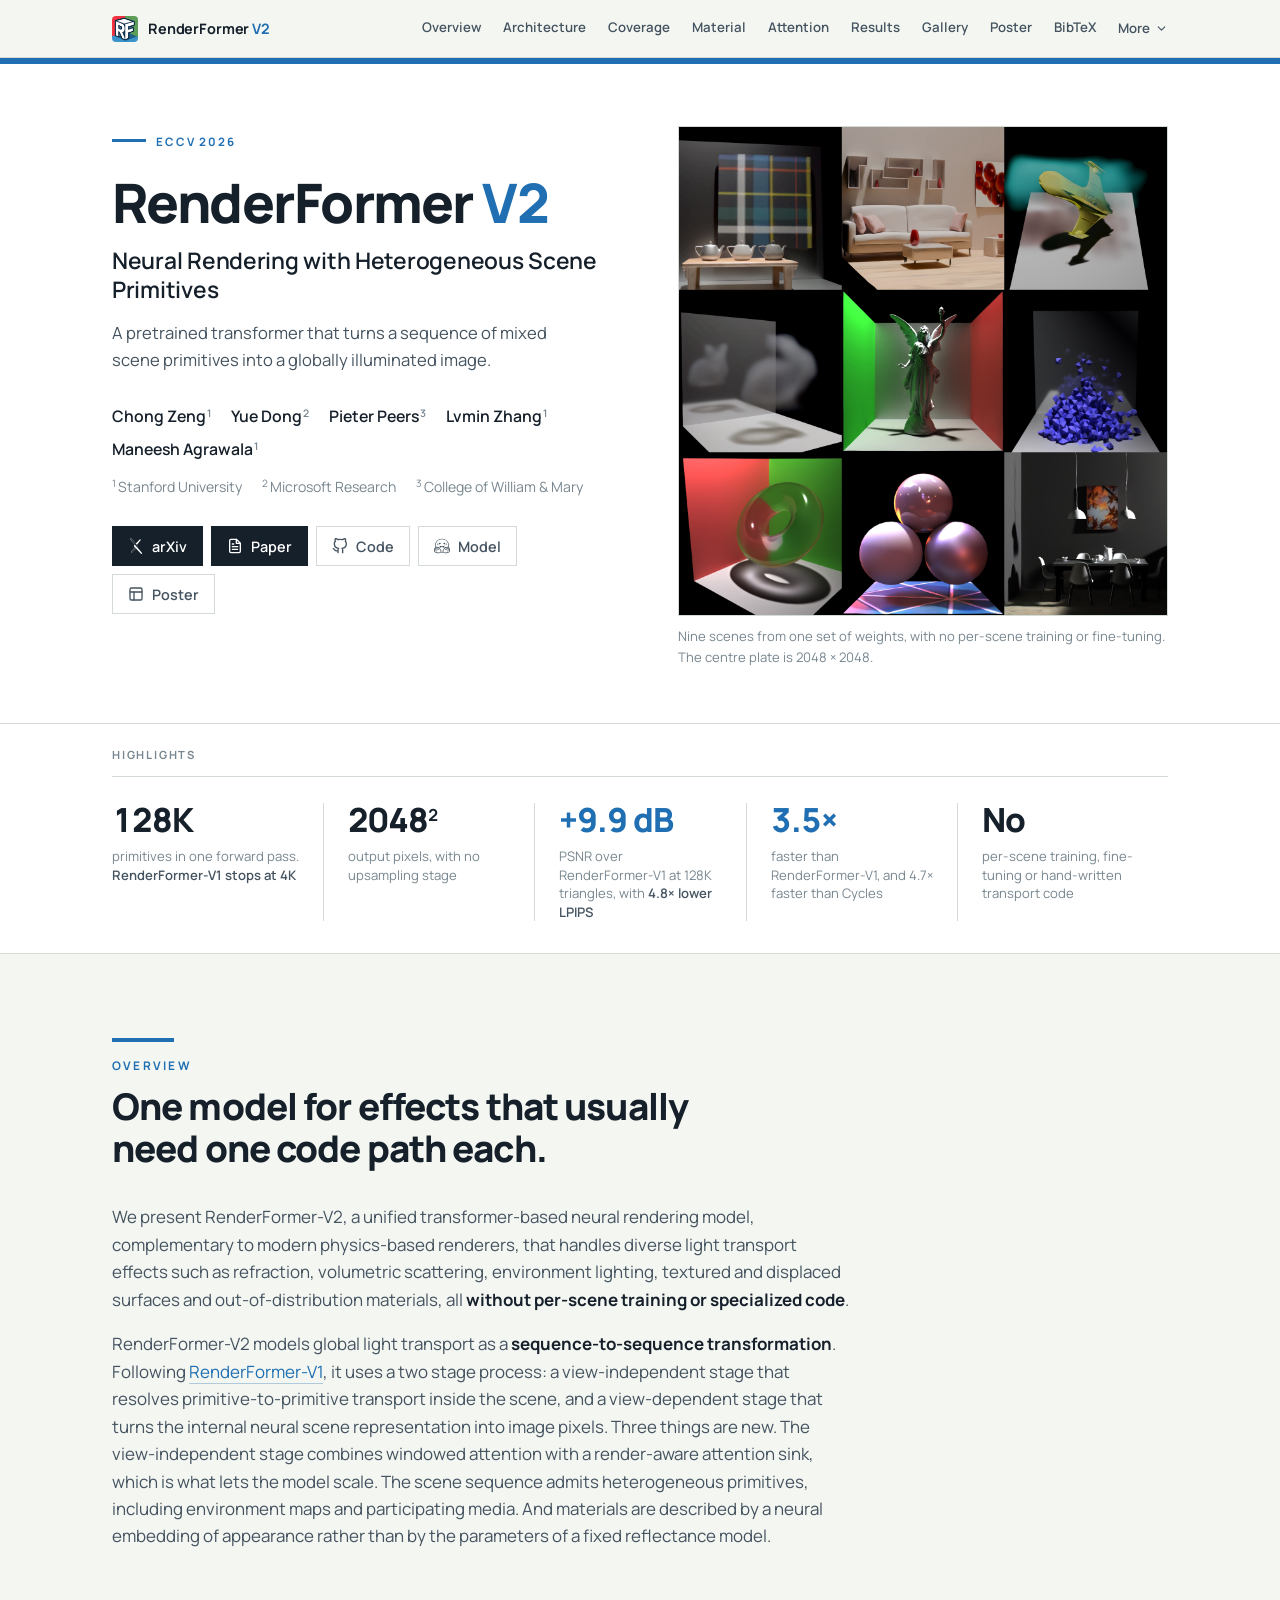
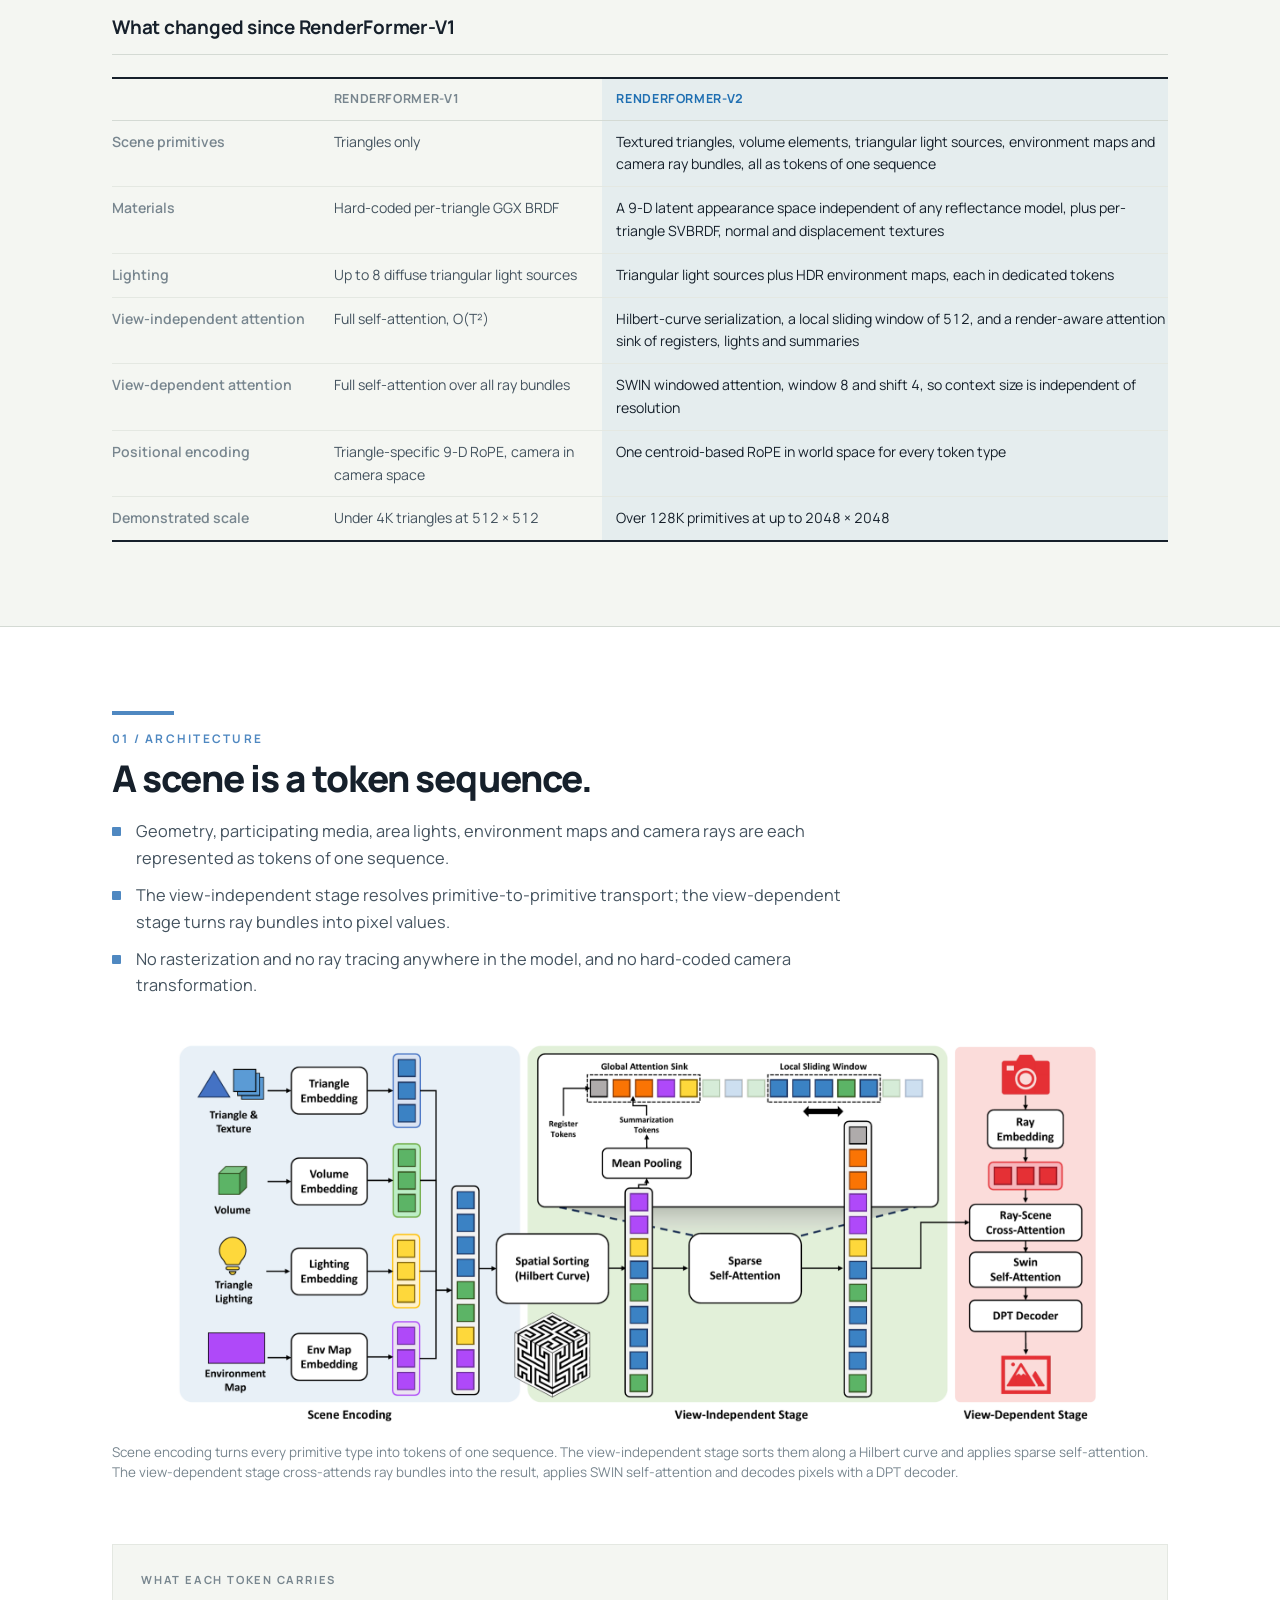
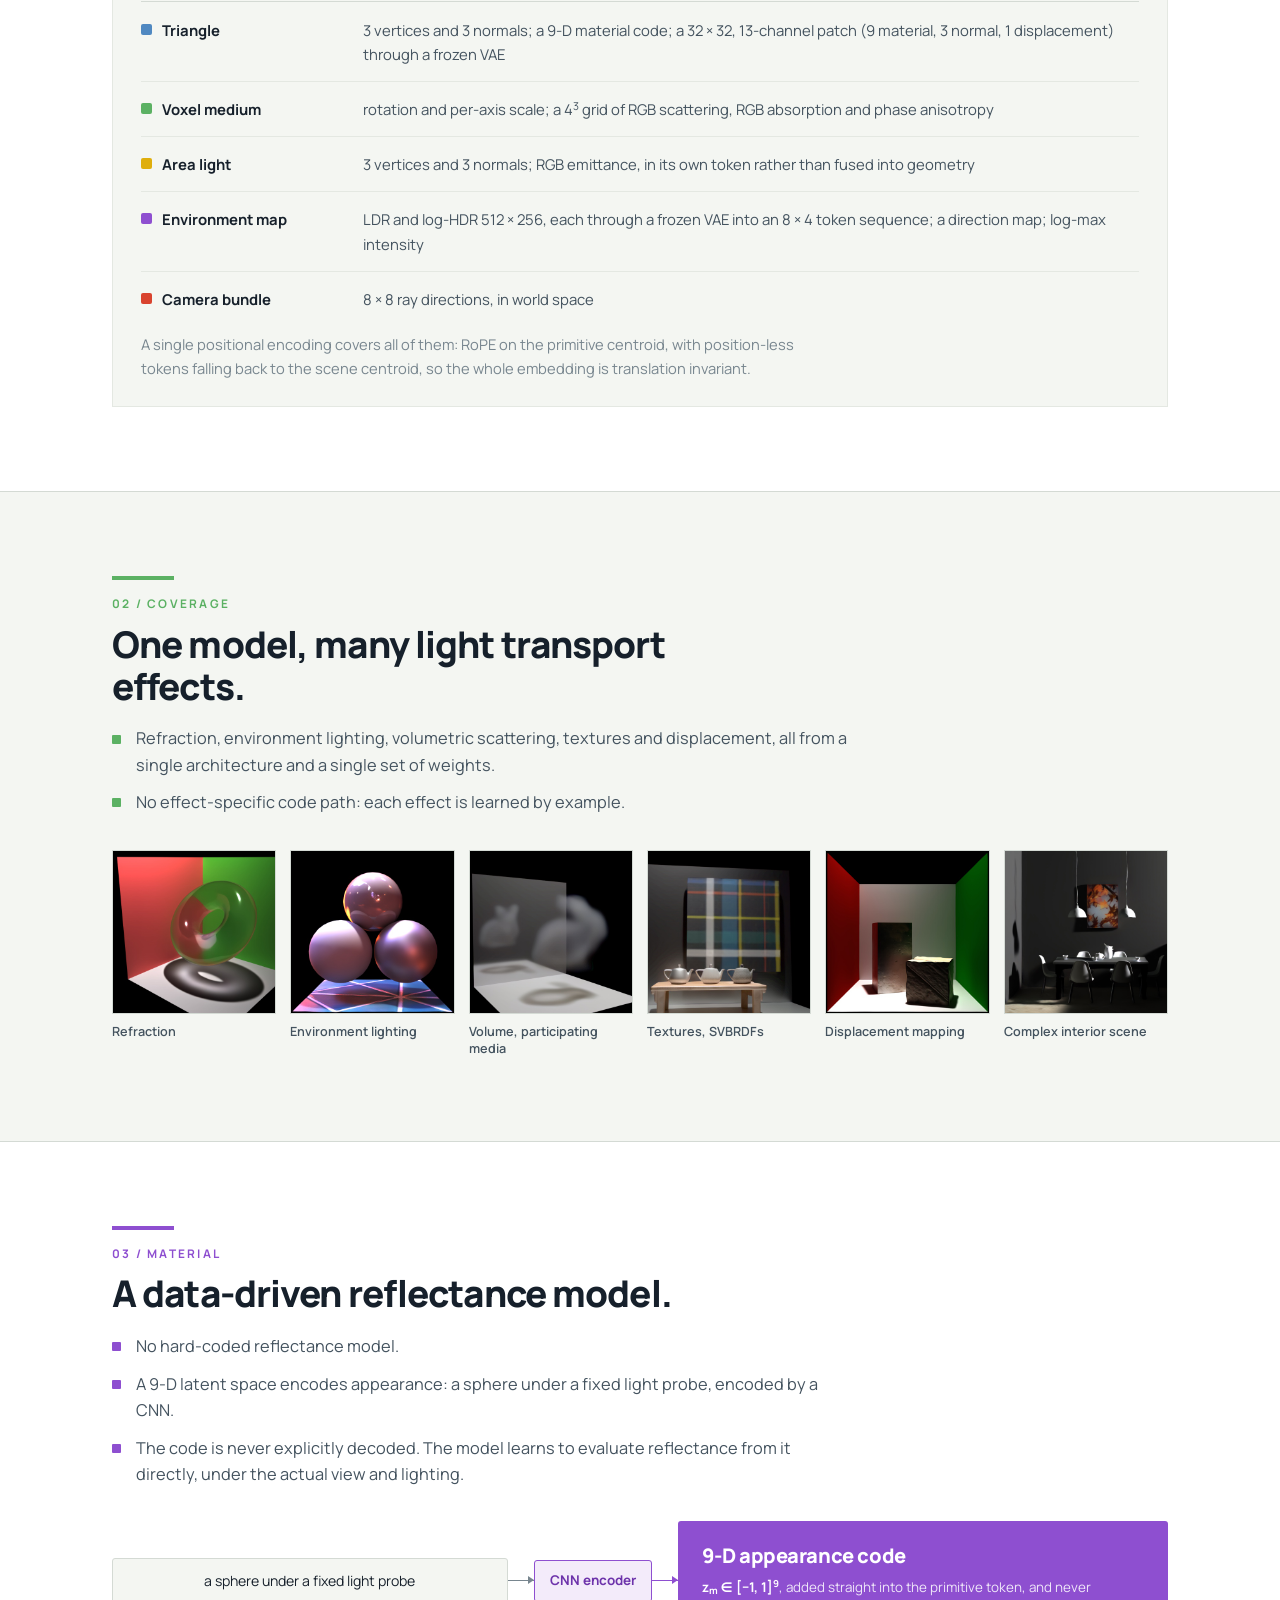
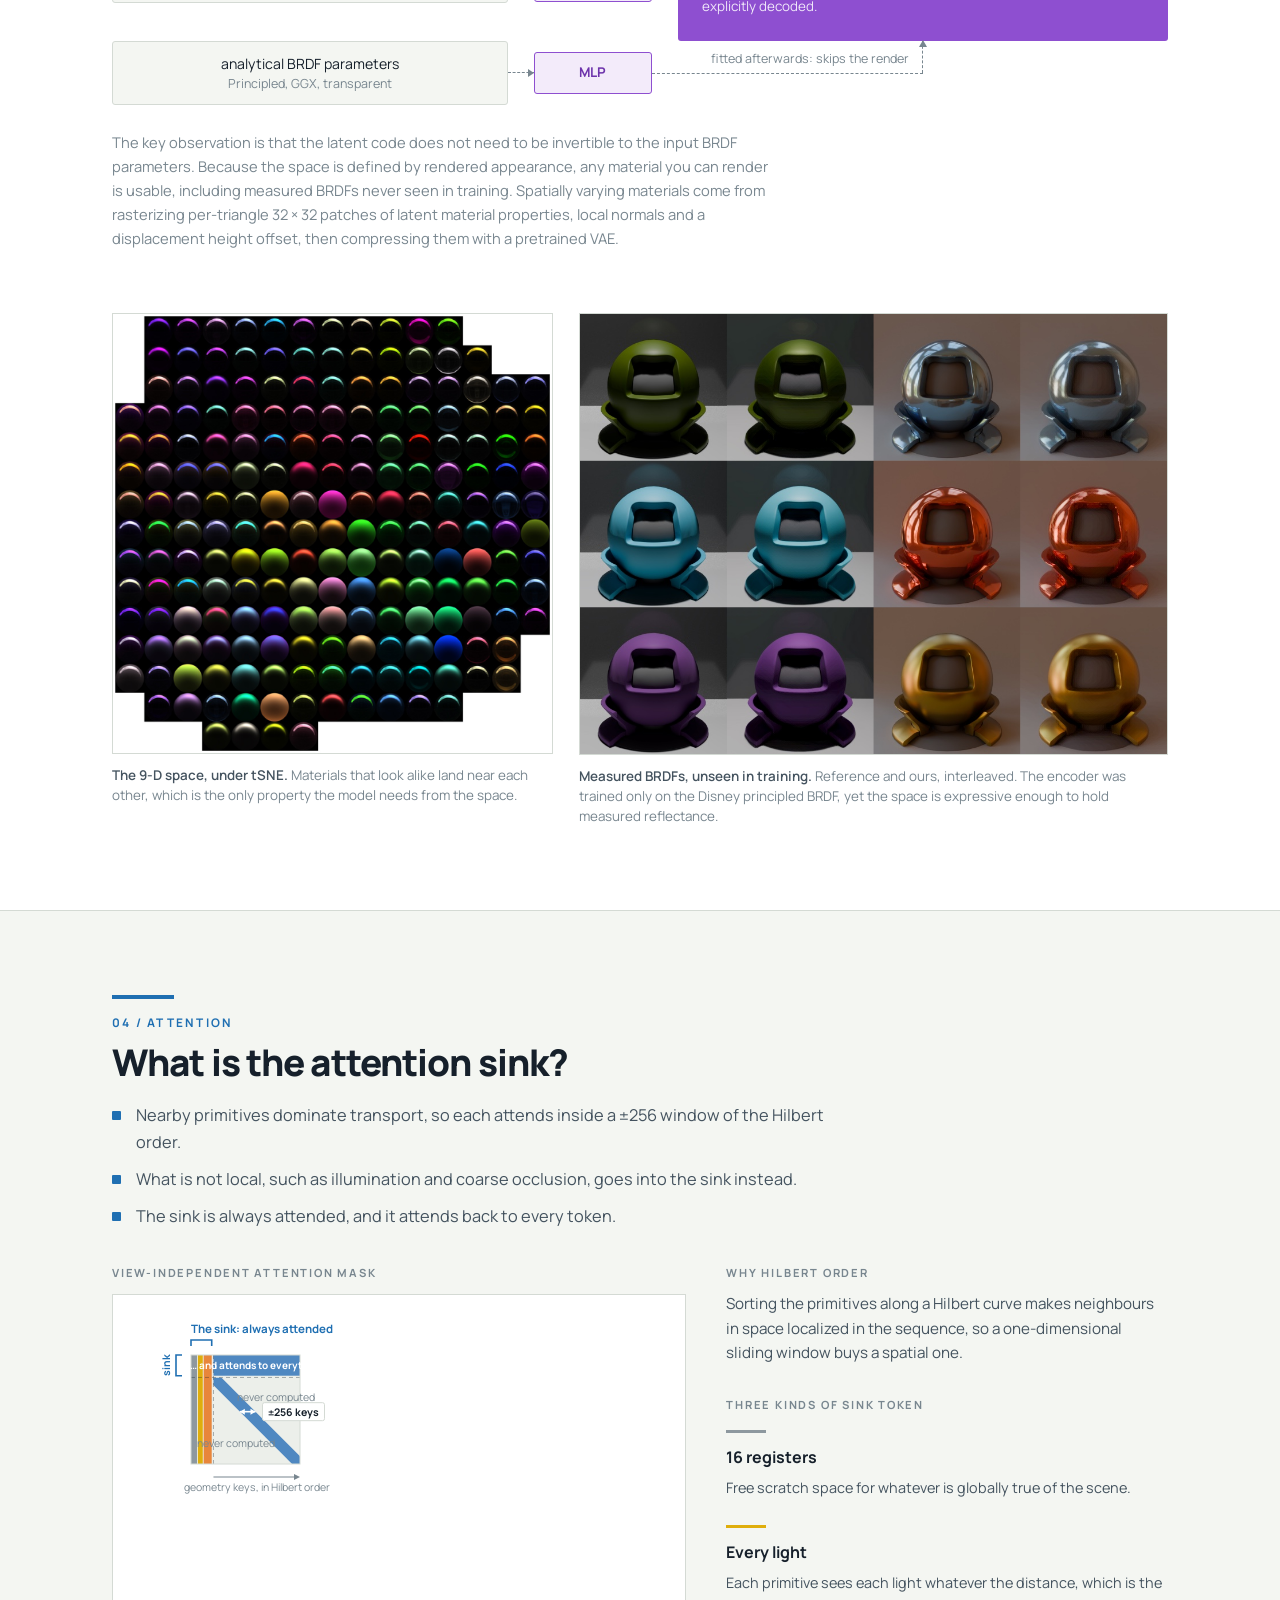
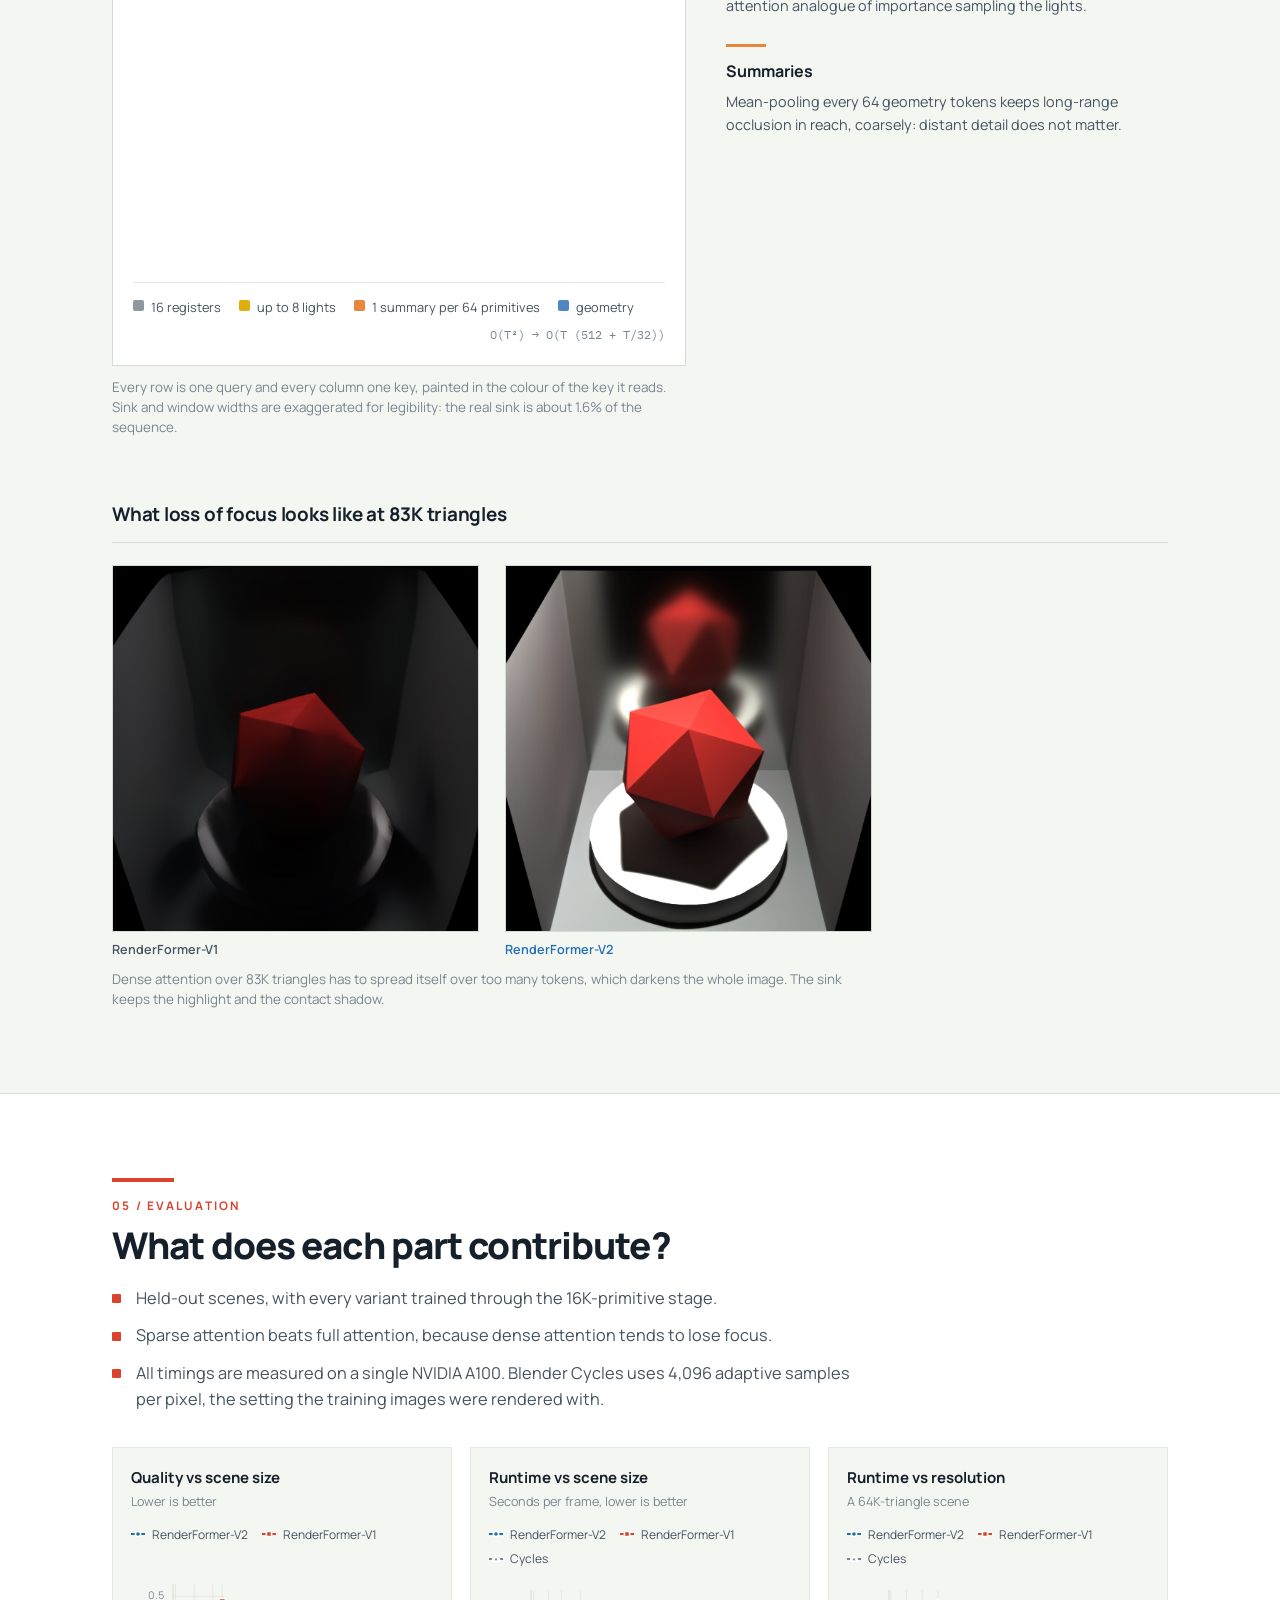
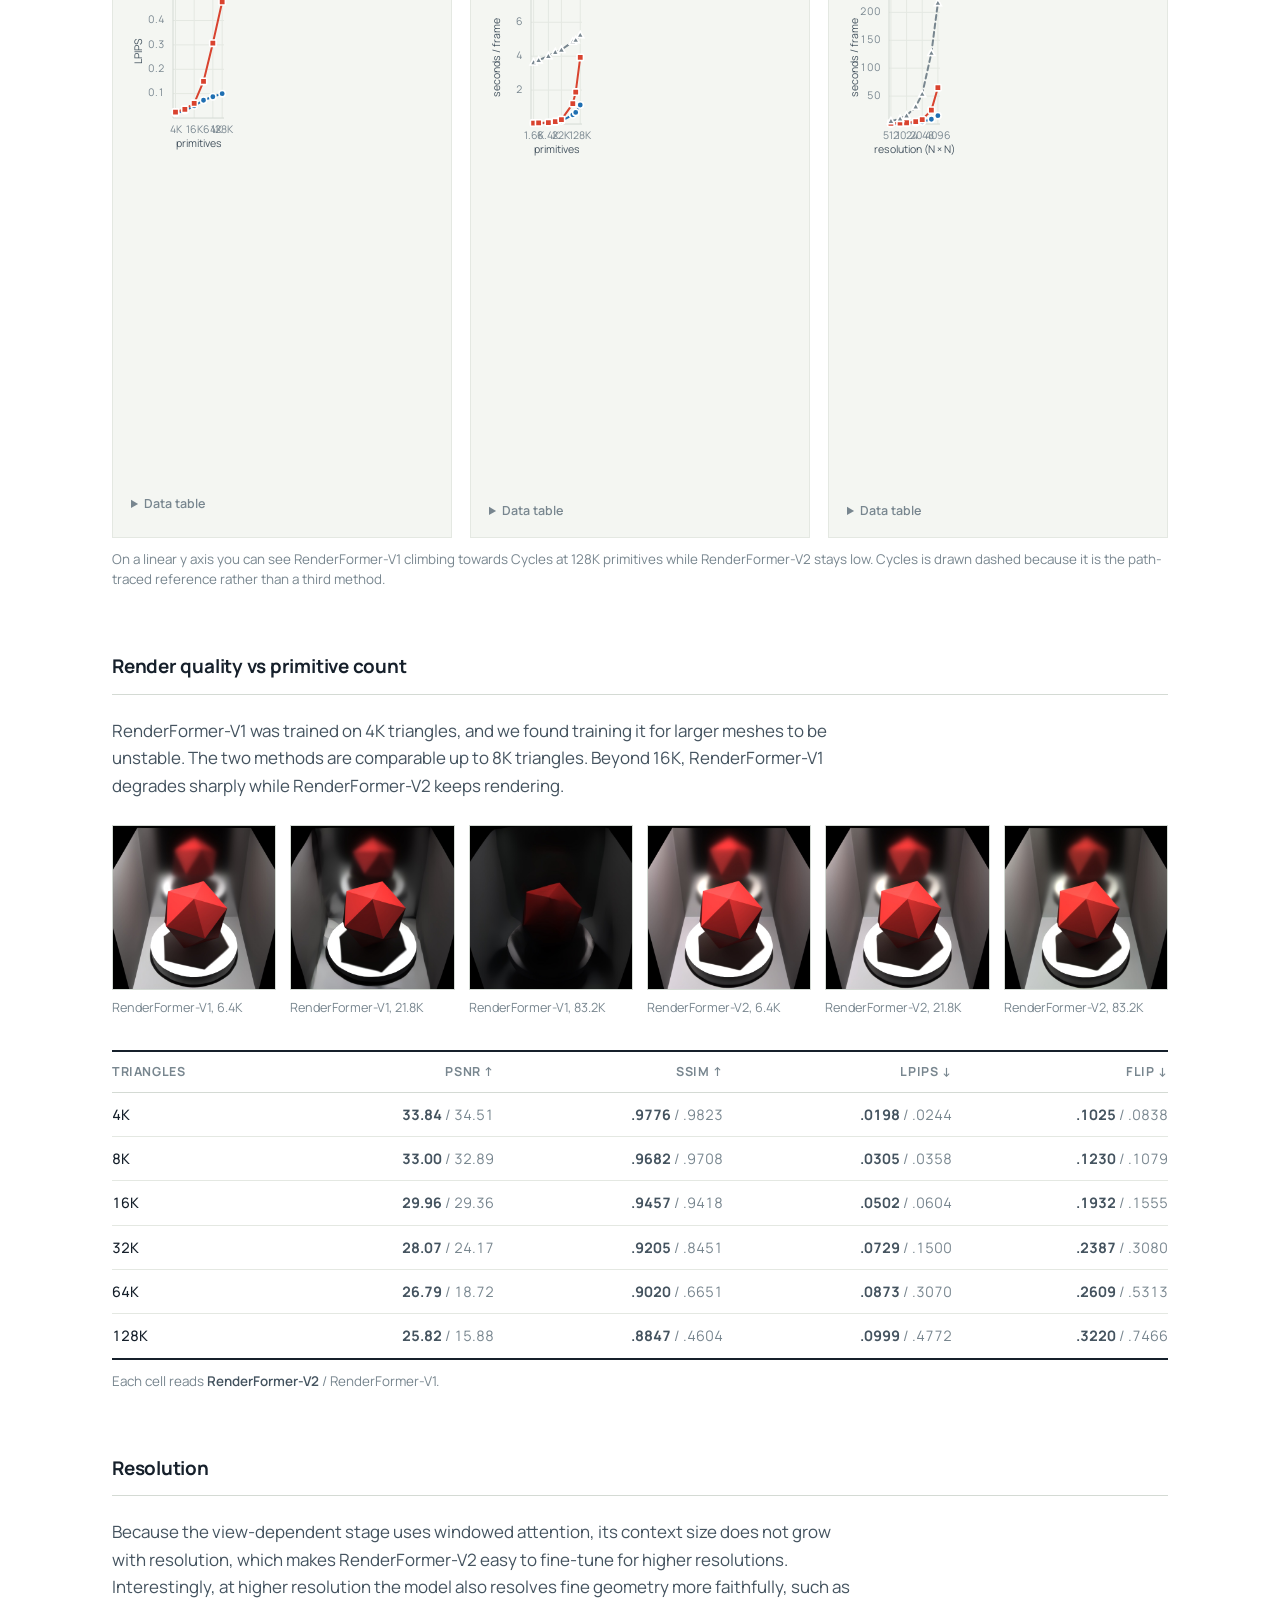
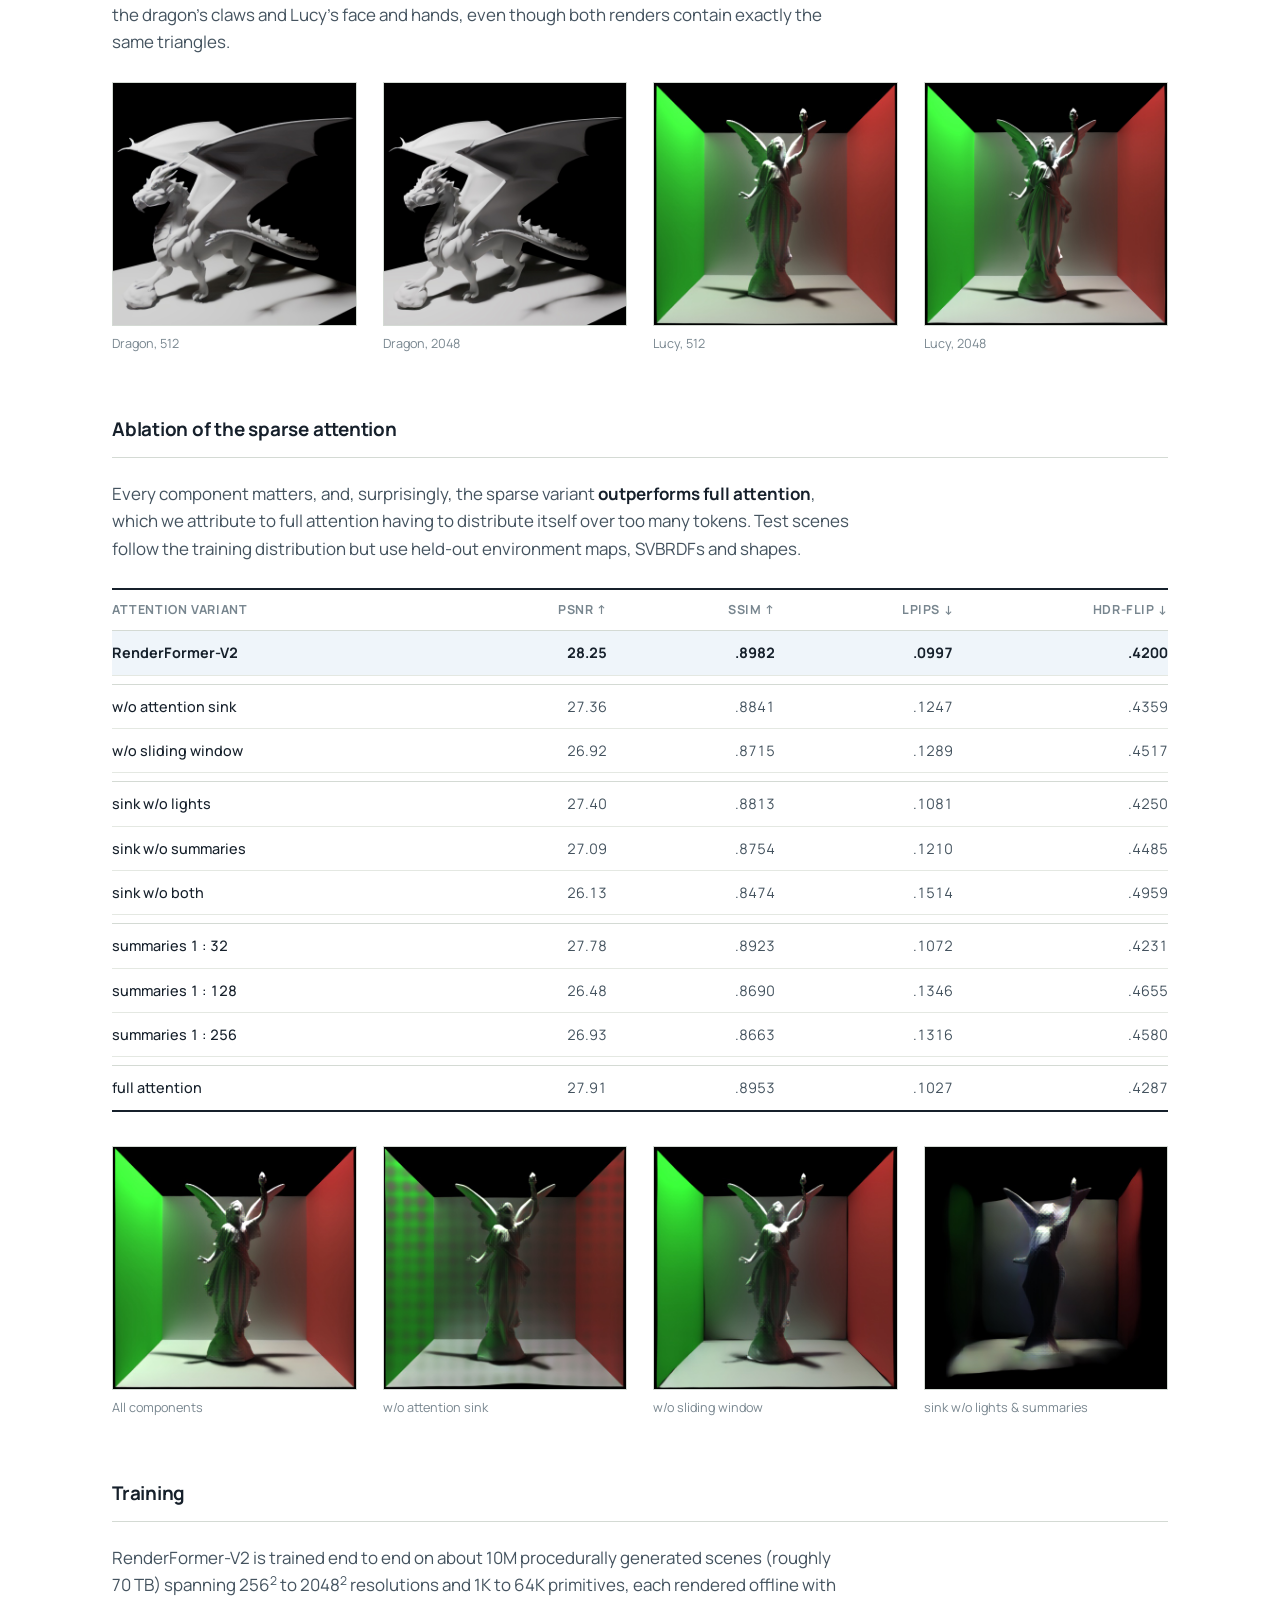
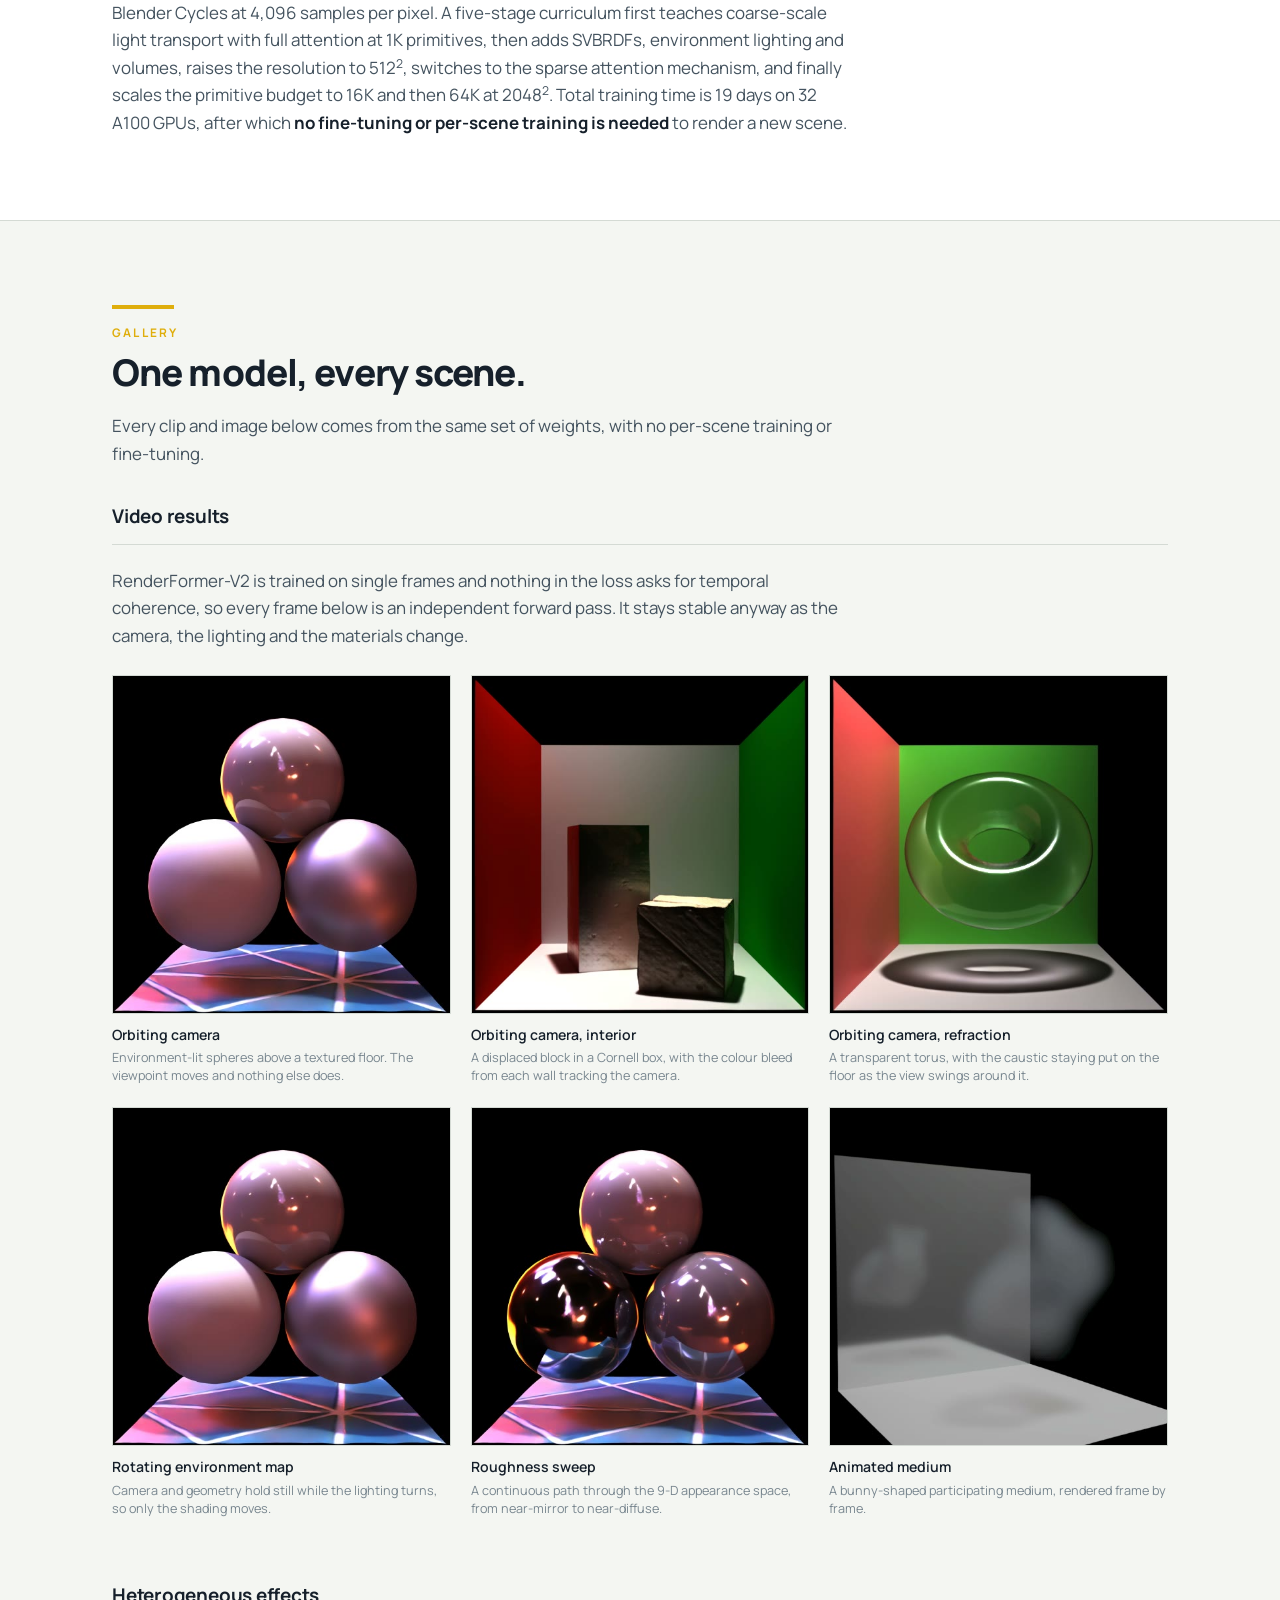
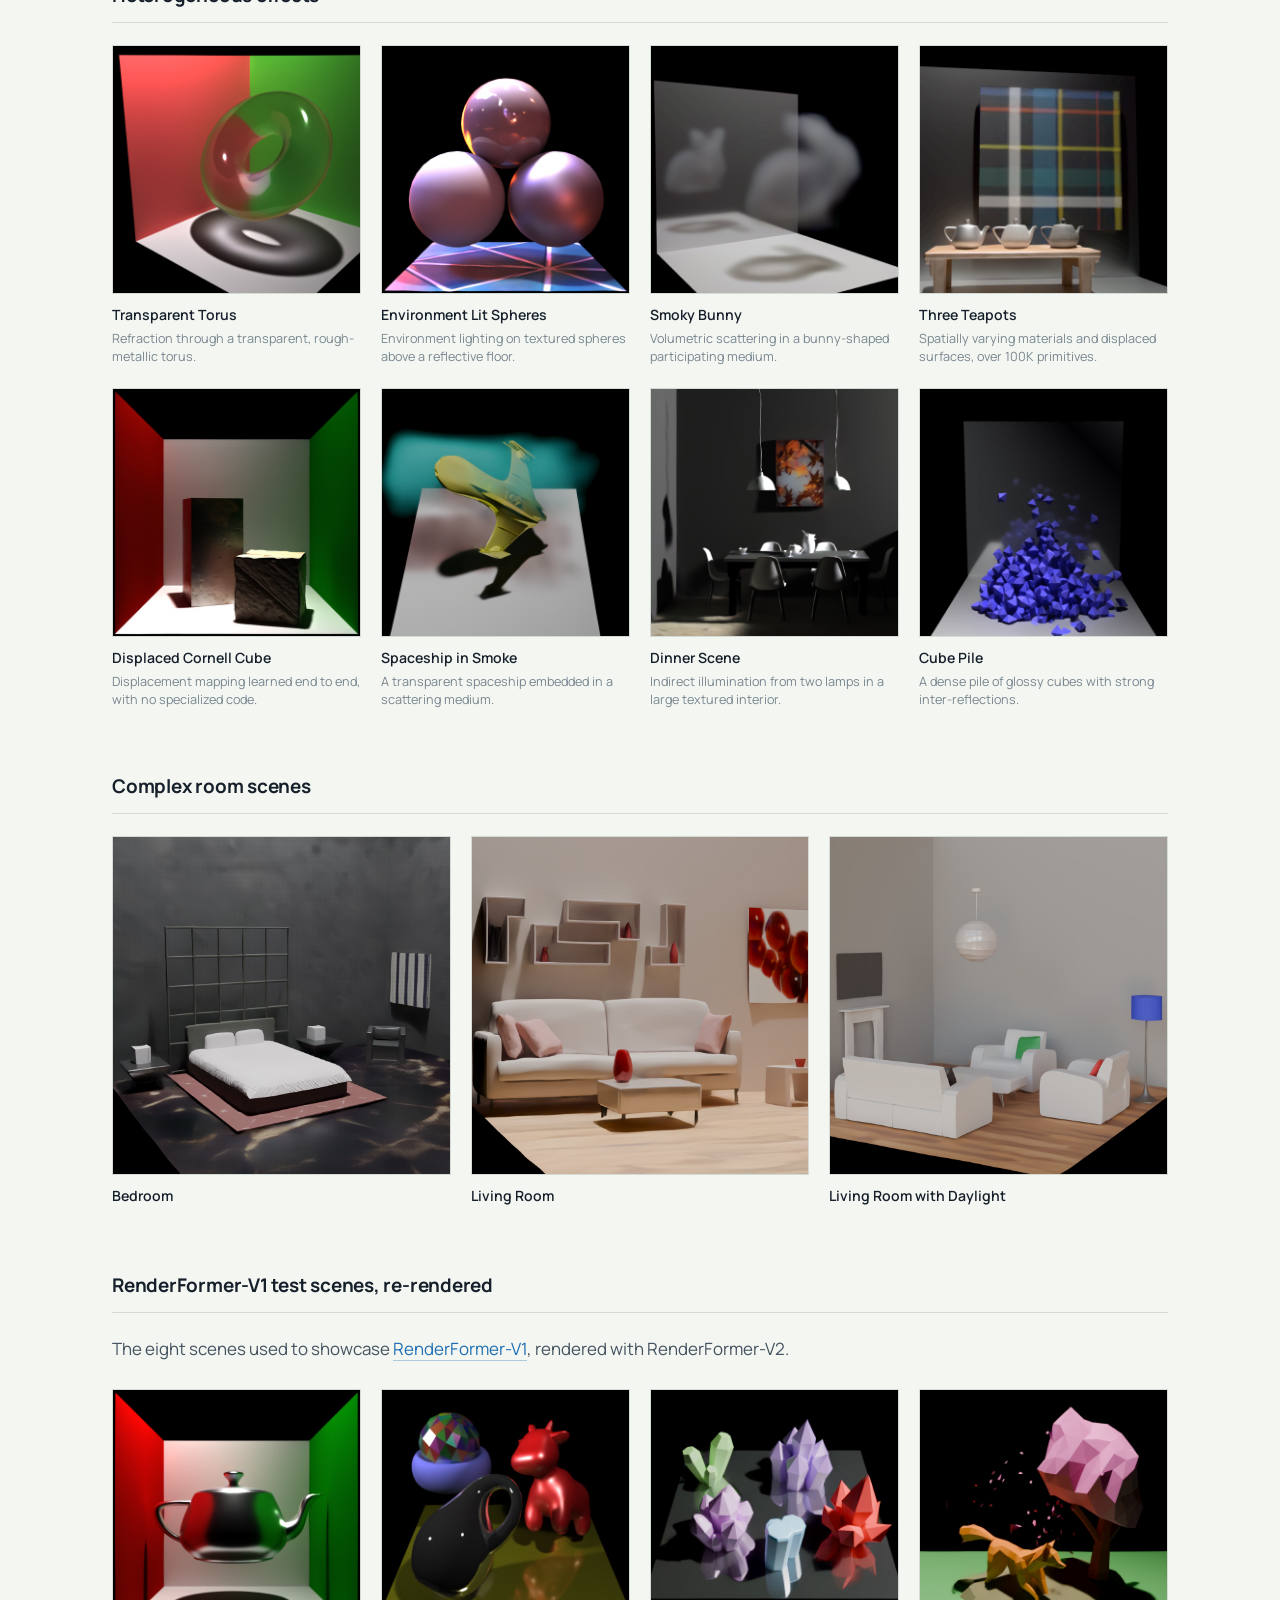
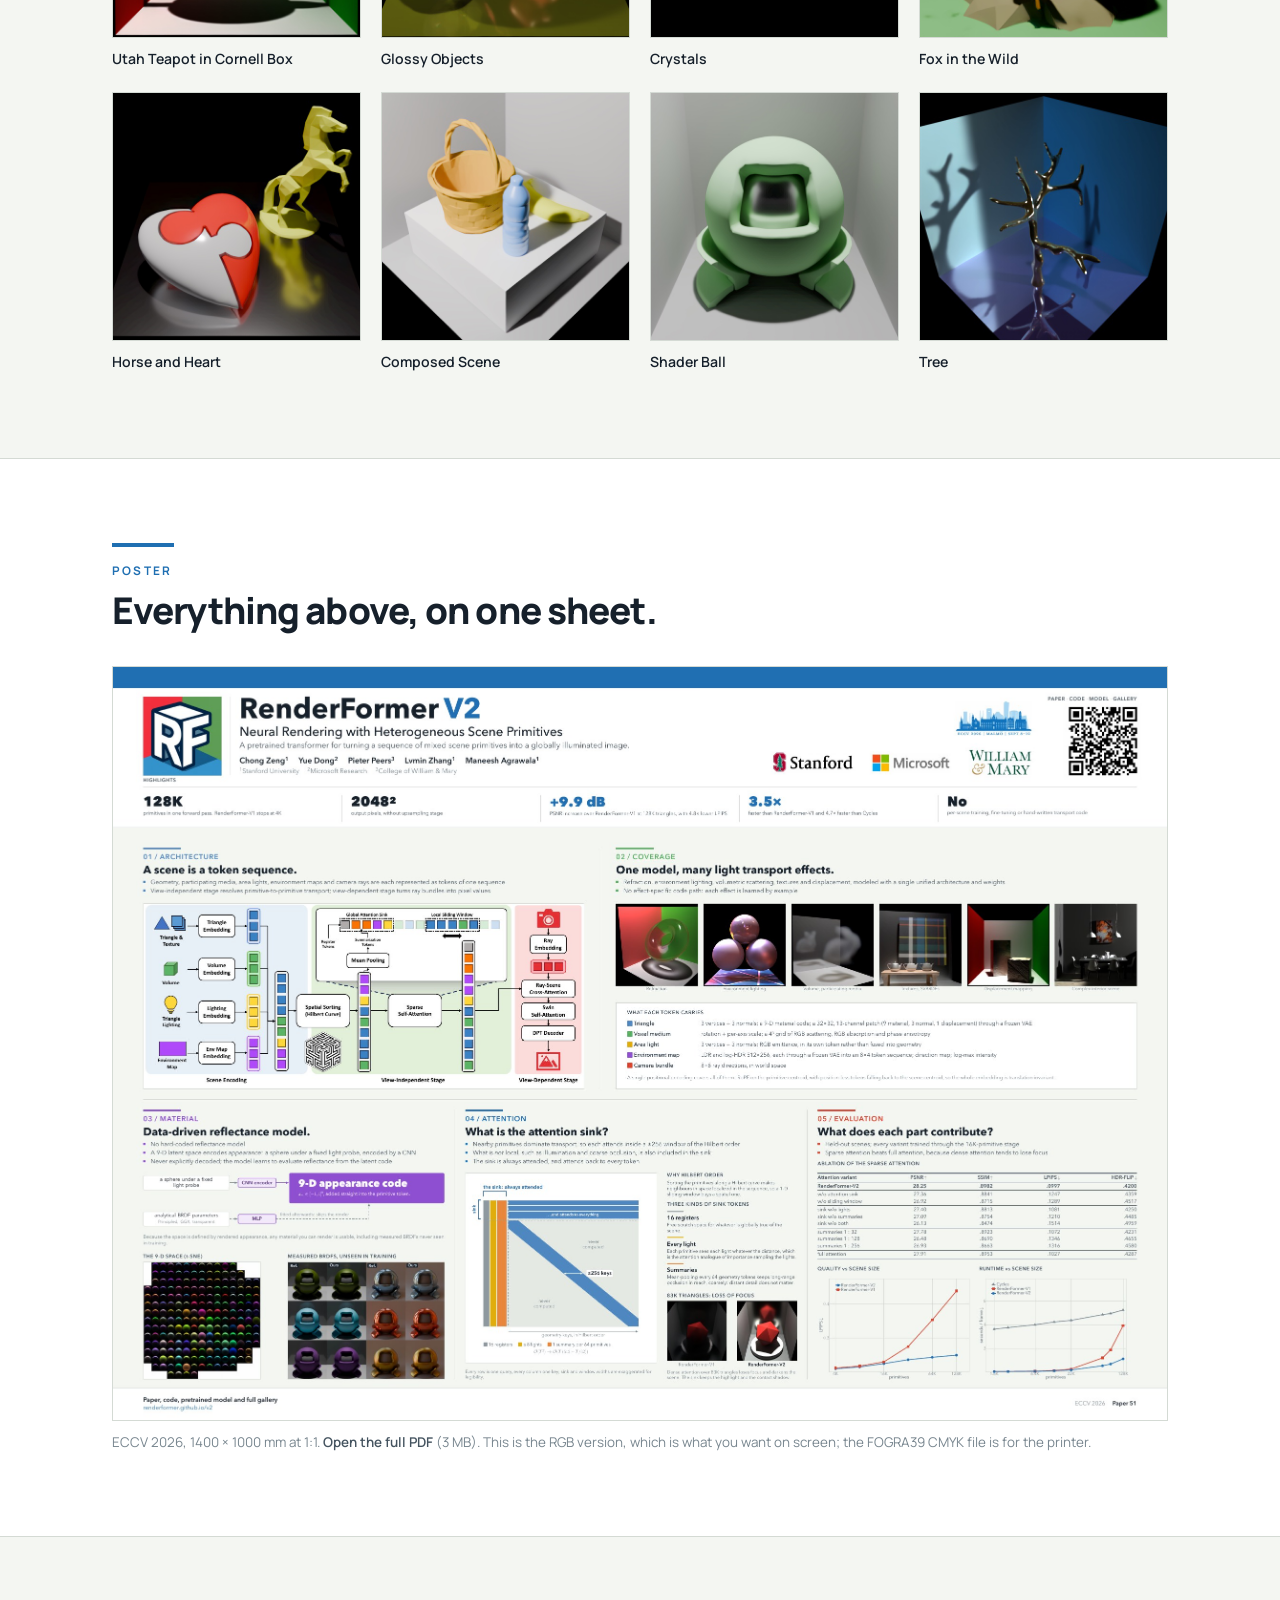
==== commit a4d40ecd: "Deploy project-page-v2 @ ccadb2b" ====
--- a/v2/index.html
+++ b/v2/index.html
@@ -1,6 +1,6 @@
-<!DOCTYPE html><html lang="en"><head><meta charSet="utf-8"/><meta name="viewport" content="width=device-width, initial-scale=1"/><link rel="preload" as="image" href="./imgs/rf.png"/><link rel="preload" as="image" href="./imgs/hero-grid.png"/><link rel="preload" as="image" href="./imgs/model-arch.png"/><link rel="preload" as="image" href="./gallery/transparent-torus.jpg"/><link rel="preload" as="image" href="./gallery/env-lit-spheres.jpg"/><link rel="preload" as="image" href="./gallery/smoky-bunny.jpg"/><link rel="preload" as="image" href="./gallery/three-teapots.jpg"/><link rel="preload" as="image" href="./gallery/displacement-cbox.jpg"/><link rel="preload" as="image" href="./gallery/dinner-scene.jpg"/><link rel="preload" as="image" href="./imgs/material-latent.jpg"/><link rel="stylesheet" href="/v2/_next/static/css/30aeafe7e154acb8.css" data-precedence="next"/><link rel="preload" as="script" fetchPriority="low" href="/v2/_next/static/chunks/webpack-d3ec7b0091fba299.js"/><script src="/v2/_next/static/chunks/09f5f10c-bf216eff0d191dd6.js" async=""></script><script src="/v2/_next/static/chunks/951-85515bd15bdc4706.js" async=""></script><script src="/v2/_next/static/chunks/main-app-0eaf2856501f6cf4.js" async=""></script><script src="/v2/_next/static/chunks/2c9b6c72-aabbdfeba7c942c3.js" async=""></script><script src="/v2/_next/static/chunks/1951f239-d38f069e489e38f8.js" async=""></script><script src="/v2/_next/static/chunks/app/page-a95e40c4dd1a3c61.js" async=""></script><link rel="preload" as="image" href="./imgs/measured-brdf.jpg"/><link rel="preload" as="image" href="./comparisons/primitive-count/rf-83.2k.jpg"/><link rel="preload" as="image" href="./comparisons/primitive-count/ours-83.2k.jpg"/><link rel="preload" as="image" href="./comparisons/primitive-count/rf-6.4k.jpg"/><link rel="preload" as="image" href="./comparisons/primitive-count/rf-21.8k.jpg"/><link rel="preload" as="image" href="./comparisons/primitive-count/ours-6.4k.jpg"/><link rel="preload" as="image" href="./comparisons/primitive-count/ours-21.8k.jpg"/><link rel="preload" as="image" href="./comparisons/resolution/dragon-512.jpg"/><link rel="preload" as="image" href="./comparisons/resolution/dragon-2048.jpg"/><link rel="preload" as="image" href="./comparisons/resolution/lucy-512.jpg"/><link rel="preload" as="image" href="./comparisons/resolution/lucy-2048.jpg"/><link rel="preload" as="image" href="./comparisons/ablation/all.jpg"/><link rel="preload" as="image" href="./comparisons/ablation/no-as.jpg"/><link rel="preload" as="image" href="./comparisons/ablation/no-sw.jpg"/><link rel="preload" as="image" href="./comparisons/ablation/no-l-s.jpg"/><link rel="preload" as="image" href="./gallery/spaceship-smoke.jpg"/><link rel="preload" as="image" href="./gallery/cube-pile.jpg"/><link rel="preload" as="image" href="./gallery/room-bedroom.jpg"/><link rel="preload" as="image" href="./gallery/room-living-1.jpg"/><link rel="preload" as="image" href="./gallery/room-living-2.jpg"/><link rel="preload" as="image" href="./gallery/v1-teapot-cbox.jpg"/><link rel="preload" as="image" href="./gallery/v1-shiny-objects.jpg"/><link rel="preload" as="image" href="./gallery/v1-crystals.jpg"/><link rel="preload" as="image" href="./gallery/v1-fox-in-the-wild.jpg"/><link rel="preload" as="image" href="./gallery/v1-horse-and-heart.jpg"/><link rel="preload" as="image" href="./gallery/v1-compose-scene.jpg"/><link rel="preload" as="image" href="./gallery/v1-shader-ball.jpg"/><link rel="preload" as="image" href="./gallery/v1-tree.jpg"/><link rel="preconnect" href="https://fonts.googleapis.com"/><link rel="preconnect" href="https://fonts.gstatic.com" crossorigin="anonymous"/><meta name="theme-color" content="#f4f6f2"/><link rel="stylesheet" href="https://fonts.googleapis.com/css2?family=Manrope:wght@400;500;600;700;800&amp;family=IBM+Plex+Mono:wght@400;500&amp;display=swap"/><title>RenderFormer-V2: Neural Rendering with Heterogeneous Scene Primitives</title><meta name="description" content="RenderFormer-V2 is a pretrained transformer that turns a sequence of mixed scene primitives into a globally illuminated image, covering refraction, volumetric scattering, environment lighting, textured and displaced surfaces and out-of-distribution materials, without per-scene training or specialized code."/><meta name="keywords" content="RenderFormer, RenderFormer-V2, Neural Rendering, Rendering, Global Illumination, Heterogeneous Scene Primitives, Neural Material Embedding, Windowed Attention, Attention Sink, Transformer"/><meta property="og:title" content="RenderFormer-V2: Neural Rendering with Heterogeneous Scene Primitives"/><meta property="og:description" content="A pretrained transformer that turns a sequence of mixed scene primitives into a globally illuminated image. ECCV 2026."/><meta property="og:image" content="https://renderformer.github.io/v2/imgs/header.jpg"/><meta property="og:type" content="website"/><meta name="twitter:card" content="summary_large_image"/><meta name="twitter:title" content="RenderFormer-V2: Neural Rendering with Heterogeneous Scene Primitives"/><meta name="twitter:description" content="A pretrained transformer that turns a sequence of mixed scene primitives into a globally illuminated image. ECCV 2026."/><meta name="twitter:image" content="https://renderformer.github.io/v2/imgs/header.jpg"/><link rel="icon" href="/v2/favicon/favicon-16x16.png" sizes="16x16" type="image/png"/><link rel="icon" href="/v2/favicon/favicon-32x32.png" sizes="32x32" type="image/png"/><link rel="icon" href="/v2/favicon/favicon.ico" sizes="any"/><link rel="apple-touch-icon" href="/v2/favicon/apple-touch-icon.png" sizes="180x180" type="image/png"/><link rel="android-chrome-192x192" href="/v2/favicon/android-chrome-192x192.png" sizes="192x192" type="image/png"/><link rel="android-chrome-512x512" href="/v2/favicon/android-chrome-512x512.png" sizes="512x512" type="image/png"/><link rel="manifest" href="/v2/favicon/site.webmanifest"/><script>document.querySelectorAll('body link[rel="icon"], body link[rel="apple-touch-icon"]').forEach(el => document.head.appendChild(el))</script><script src="/v2/_next/static/chunks/polyfills-42372ed130431b0a.js" noModule=""></script></head><body><nav class="nav"><div class="nav-inner"><a class="nav-mark" href="#top"><img src="./imgs/rf.png" alt=""/><span>RenderFormer <em>V2</em></span></a><div class="nav-links"><a href="#overview">Overview</a><a href="#architecture">Architecture</a><a href="#coverage">Coverage</a><a href="#material">Material</a><a href="#attention">Attention</a><a href="#results" class="nav-hide">Results</a><a href="#gallery" class="nav-hide">Gallery</a><a href="#bibtex" class="nav-hide">BibTeX</a><div class="nav-more" tabindex="0"><span>More <svg stroke="currentColor" fill="none" stroke-width="2" viewBox="0 0 24 24" stroke-linecap="round" stroke-linejoin="round" height="13" width="13" xmlns="http://www.w3.org/2000/svg"><polyline points="6 9 12 15 18 9"></polyline></svg></span><div class="nav-more-menu"><a href="https://renderformer.github.io/">RenderFormer-V1</a><a href="https://nrhints.github.io/">NRHints</a><a href="https://dilightnet.github.io/">DiLightNet</a><a href="https://gsrelight.github.io/">GS³</a></div></div></div></div></nav><header class="hero" id="top"><div class="hero-band"></div><div class="hero-grid"><div><div class="venue">ECCV 2026</div><h1 class="title">RenderFormer <em>V2</em></h1><p class="subtitle">Neural Rendering with Heterogeneous Scene Primitives</p><p class="pitch">A pretrained transformer that turns a sequence of mixed scene primitives into a globally illuminated image.</p><div class="authors"><a href="https://www.chong-zeng.com/">Chong Zeng<sup>1</sup></a><a href="https://yuedong.shading.me/">Yue Dong<sup>2</sup></a><a href="https://www.cs.wm.edu/~ppeers/">Pieter Peers<sup>3</sup></a><a href="https://lllyasviel.github.io/lvmin_zhang/">Lvmin Zhang<sup>1</sup></a><a href="https://graphics.stanford.edu/~maneesh/">Maneesh Agrawala<sup>1</sup></a></div><div class="affils"><span><sup>1</sup>Stanford University</span><span><sup>2</sup>Microsoft Research</span><span><sup>3</sup>College of William &amp; Mary</span></div><div class="links"><a href="https://arxiv.org/abs/" class="btn"><svg stroke="currentColor" fill="currentColor" stroke-width="0" role="img" viewBox="0 0 24 24" aria-hidden="true" height="16" width="16" xmlns="http://www.w3.org/2000/svg"><path d="M3.8423 0a1.0037 1.0037 0 0 0-.922.6078c-.1536.3687-.0438.6275.2938 1.1113l6.9185 8.3597-1.0223 1.1058a1.0393 1.0393 0 0 0 .003 1.4229l1.2292 1.3135-5.4391 6.4444c-.2803.299-.4538.823-.2971 1.1986a1.0253 1.0253 0 0 0 .9585.635.9133.9133 0 0 0 .6891-.3405l5.783-6.126 7.4902 8.0051a.8527.8527 0 0 0 .6835.2597.9575.9575 0 0 0 .8777-.6138c.1577-.377-.017-.7502-.306-1.1407l-7.0518-8.3418 1.0632-1.13a.9626.9626 0 0 0 .0089-1.3165L4.6336.4639s-.3733-.4535-.768-.463zm0 .272h.0166c.2179.0052.4874.2715.5644.3639l.005.006.0052.0055 10.169 10.9905a.6915.6915 0 0 1-.0072.945l-1.0666 1.133-1.4982-1.7724-8.5994-10.39c-.3286-.472-.352-.6183-.2592-.841a.7307.7307 0 0 1 .6704-.4401Zm14.341 1.5701a.877.877 0 0 0-.6554.2418l-5.6962 6.1584 1.6944 1.8319 5.3089-6.5138c.3251-.4335.479-.6603.3247-1.0292a1.1205 1.1205 0 0 0-.9763-.689zm-7.6557 12.2823 1.3186 1.4135-5.7864 6.1295a.6494.6494 0 0 1-.4959.26.7516.7516 0 0 1-.706-.4669c-.1119-.2682.0359-.6864.2442-.9083l.0051-.0055.0047-.0055z"></path></svg> arXiv</a><a href="./pdfs/renderformer2-paper.pdf" class="btn"><svg stroke="currentColor" fill="none" stroke-width="2" viewBox="0 0 24 24" stroke-linecap="round" stroke-linejoin="round" aria-hidden="true" height="16" width="16" xmlns="http://www.w3.org/2000/svg"><path d="M14 2H6a2 2 0 0 0-2 2v16a2 2 0 0 0 2 2h12a2 2 0 0 0 2-2V8z"></path><polyline points="14 2 14 8 20 8"></polyline><line x1="16" y1="13" x2="8" y2="13"></line><line x1="16" y1="17" x2="8" y2="17"></line><polyline points="10 9 9 9 8 9"></polyline></svg> Paper</a><a href="https://github.com/microsoft/renderformer" class="btn btn-ghost"><svg stroke="currentColor" fill="none" stroke-width="2" viewBox="0 0 24 24" stroke-linecap="round" stroke-linejoin="round" aria-hidden="true" height="16" width="16" xmlns="http://www.w3.org/2000/svg"><path d="M9 19c-5 1.5-5-2.5-7-3m14 6v-3.87a3.37 3.37 0 0 0-.94-2.61c3.14-.35 6.44-1.54 6.44-7A5.44 5.44 0 0 0 20 4.77 5.07 5.07 0 0 0 19.91 1S18.73.65 16 2.48a13.38 13.38 0 0 0-7 0C6.27.65 5.09 1 5.09 1A5.07 5.07 0 0 0 5 4.77a5.44 5.44 0 0 0-1.5 3.78c0 5.42 3.3 6.61 6.44 7A3.37 3.37 0 0 0 9 18.13V22"></path></svg> Code</a><a href="https://huggingface.co/microsoft" class="btn btn-ghost"><svg stroke="currentColor" fill="currentColor" stroke-width="0" role="img" viewBox="0 0 24 24" aria-hidden="true" height="16" width="16" xmlns="http://www.w3.org/2000/svg"><path d="M1.4446 11.5059c0 1.1021.1673 2.1585.4847 3.1563-.0378-.0028-.0691-.0058-.1058-.0058-.4209 0-.8015.16-1.0704.4512-.3454.3737-.4984.8335-.4316 1.293a1.576 1.576 0 0 0 .2148.5978c-.2319.1864-.4018.4456-.4844.7578-.0646.2448-.131.7543.2149 1.2794a1.4552 1.4552 0 0 0-.0625.1055c-.208.3923-.2207.8372-.0371 1.25.2783.6258.9696 1.1175 2.3126 1.6467.8356.3292 1.5988.5411 1.6056.543 1.1046.2847 2.104.4277 2.969.4277 1.4173 0 2.4754-.3849 3.1525-1.1446 1.538.2651 2.791.1403 3.592.006.6773.7555 1.7332 1.1387 3.1467 1.1387.8649 0 1.8643-.143 2.969-.4278.0068-.0019.77-.2138 1.6056-.543 1.343-.5292 2.0343-1.0208 2.3126-1.6466.1836-.4129.171-.8577-.037-1.25a1.4685 1.4685 0 0 0-.0626-.1056c.346-.525.2795-1.0346.2149-1.2793-.0826-.3122-.2525-.5714-.4844-.7579.11-.1816.1831-.3788.2148-.5977.0669-.4595-.0862-.9193-.4316-1.293-.2688-.2913-.6495-.4513-1.0704-.4513-.0209 0-.0376.0008-.0588.0018.3162-.9966.4846-2.0518.4846-3.1523 0-5.807-4.7362-10.5144-10.5789-10.5144-5.8426 0-10.5788 4.7073-10.5788 10.5144Zm10.5788-9.4831c5.2727 0 9.5476 4.246 9.5476 9.483a9.4201 9.4201 0 0 1-.2696 2.2365c-.0039-.0047-.0079-.011-.0117-.0156-.274-.3255-.6679-.5059-1.1075-.5059-.352 0-.714.1155-1.0763.3438-.2403.1517-.5058.422-.7793.7598-.2534-.3492-.608-.5832-1.0137-.6465a1.5174 1.5174 0 0 0-.2344-.0176c-.9263 0-1.4828.7993-1.6935 1.5177-.1046.2426-.6065 1.3482-1.3614 2.0978-1.1681 1.1601-1.4458 2.3534-.8396 3.6382-.843.1029-1.5836.0927-2.365-.006.5906-1.212.3626-2.4388-.8426-3.6322-.755-.7496-1.2568-1.8552-1.3614-2.0978-.2107-.7184-.7673-1.5177-1.6935-1.5177-.078 0-.1568.0054-.2344.0176-.4057.0633-.7604.2973-1.0137.6465-.2735-.3379-.539-.6081-.7794-.7598-.3622-.2283-.7243-.3438-1.0762-.3438-.4266 0-.8094.171-1.0821.4786a9.4208 9.4208 0 0 1-.2598-2.1936c0-5.237 4.2749-9.483 9.5475-9.483zM8.6443 7.0036c-.4838.0043-.9503.2667-1.1934.7227-.3536.6633-.1006 1.4873.5645 1.84.351.1862.4883-.5261.836-.6485.3107-.1095.841.399 1.0078.086.3536-.6634.1025-1.4874-.5625-1.84a1.3659 1.3659 0 0 0-.6524-.1602Zm6.8403 0c-.2199-.002-.4426.05-.6504.1602-.665.3526-.9181 1.1766-.5645 1.84.1669.313.6971-.1955 1.0079-.086.3476.1224.4867.8347.838.6485.6649-.3527.916-1.1767.5624-1.84-.243-.456-.7096-.7184-1.1934-.7227Zm-9.7565 1.418a.8768.8768 0 0 0-.877.877c0 .4846.3925.877.877.877a.8768.8768 0 0 0 .877-.877.8768.8768 0 0 0-.877-.877zm12.6434 0c-.4845 0-.879.3925-.879.877 0 .4846.3945.877.879.877a.8768.8768 0 0 0 .877-.877.8768.8768 0 0 0-.877-.877zM8.7927 11.459c-.179-.003-.2793.1107-.2793.416 0 .8097.3874 2.125 1.4279 2.924.207-.7123 1.3453-1.2832 1.5079-1.2012.2315.1167.2191.4417.6074.7266.3884-.285.374-.6098.6056-.7266.1627-.082 1.3009.4889 1.5079 1.2012 1.0404-.799 1.4278-2.1144 1.4278-2.924 0-1.2212-1.583.6402-3.5413.6485-1.4686-.0061-2.7266-1.0558-3.2639-1.0645zM4.312 14.4768c.5792.365 1.6964 2.2751 2.1056 3.0177.1371.2488.371.3536.582.3536.4188 0 .7465-.4138.0391-.9395-1.0636-.791-.6914-2.0846-.1836-2.1642a.4302.4302 0 0 1 .0664-.004c.4616 0 .666.7892.666.7892s.5959 1.4898 1.6213 2.508c.942.9356 1.062 1.703.4961 2.6661-.0164-.004-.0159.0236-.1484.2149-.1853.2673-.4322.4688-.7188.6152-.5062.2269-1.1397.2696-1.7833.2696-1.037 0-2.1017-.1824-2.6975-.336-.0293-.0075-3.6505-.9567-3.1916-1.8224.0771-.1454.2033-.2031.3633-.2031.6463 0 1.823.9551 2.3283.9551.113 0 .196-.0865.2285-.2031.2249-.8045-3.2787-1.0522-2.9846-2.1642.0519-.1967.193-.2757.3907-.2754.854 0 2.7704 1.4923 3.172 1.4923.0307 0 .0525-.0085.0645-.0274.2012-.3227.1096-.5865-1.3087-1.4395-1.4182-.8533-2.4315-1.329-1.8653-1.9416.0651-.0707.1574-.1015.2695-.1015.8611.0002 2.8948 1.84 2.8948 1.84s.5487.5683.8809.5683c.0762 0 .1416-.0315.1855-.1054.2355-.3946-2.1858-2.2183-2.3224-2.971-.0926-.51.0641-.7676.3555-.7676-.0006.008.1701-.0285.4942.1759zm16.2257.5918c-.1366.7526-2.5579 2.5764-2.3224 2.9709.044.074.1092.1055.1855.1055.3321 0 .881-.5684.881-.5684s2.0336-1.8397 2.8947-1.84c.1121 0 .2044.0308.2695.1016.5662.6125-.447 1.0882-1.8653 1.9415-1.4183.853-1.51 1.1168-1.3087 1.4396.012.0188.0337.0273.0644.0273.4016 0 2.3181-1.4923 3.1721-1.4923.1977-.0002.3388.0787.3907.2754.294 1.112-3.2095 1.3597-2.9846 2.1642.0325.1166.1156.2032.2285.2032.5054 0 1.682-.9552 2.3283-.9552.16 0 .2862.0577.3633.2032.459.8656-3.1623 1.8149-3.1916 1.8224-.5958.1535-1.6605.336-2.6975.336-.6351 0-1.261-.0409-1.7638-.2599-.2949-.1472-.5488-.3516-.7383-.625-.0411-.0682-.1026-.1476-.1426-.205-.5726-.9679-.455-1.7371.4903-2.676 1.0254-1.0182 1.6212-2.508 1.6212-2.508s.2044-.7891.666-.7891a.4318.4318 0 0 1 .0665.0039c.5078.0796.88 1.3732-.1836 2.1642-.7074.5257-.3797.9395.039.9395.211 0 .445-.1047.5821-.3535.4092-.7426 1.5264-2.6527 2.1056-3.0178.5588-.3524.99-.1816.8497.5918z"></path></svg> Model</a></div></div><figure class="hero-figure"><img class="hero-plate" src="./imgs/hero-grid.png" alt="Nine scenes rendered by RenderFormer-V2, as a three by three plate: three teapots against a plaid backdrop, a living room, a transparent spaceship in a scattering medium, a bunny-shaped participating medium, the Lucy statue in a Cornell box at 2048 by 2048, a pile of glossy cubes, a refractive torus, environment-lit spheres, and a textured dining interior." width="1536" height="1536"/><figcaption>Nine scenes from one set of weights, with no per-scene training or fine-tuning. The centre plate is 2048 × 2048.</figcaption></figure></div></header><section class="stats" aria-label="Highlights"><div class="stats-inner"><div class="stats-label eyebrow">Highlights</div><div class="stats-grid"><div class="stat"><div class="stat-value">128K</div><div class="stat-note">primitives in one forward pass.<!-- --> <b><span class="nb">RenderFormer-V1</span> stops at 4K</b></div></div><div class="stat"><div class="stat-value">2048<sup>2</sup></div><div class="stat-note">output pixels, with no upsampling stage</div></div><div class="stat stat--accent"><div class="stat-value">+9.9 dB</div><div class="stat-note">PSNR over <span class="nb">RenderFormer-V1</span> at 128K triangles, with<!-- --> <b>4.8× lower LPIPS</b></div></div><div class="stat stat--accent"><div class="stat-value">3.5×</div><div class="stat-note">faster than <span class="nb">RenderFormer-V1</span>, and 4.7× faster than Cycles</div></div><div class="stat"><div class="stat-value">No</div><div class="stat-note">per-scene training, fine-tuning or hand-written transport code</div></div></div></div></section><section class="section" id="overview"><div class="wrap"><header class="sec-head"><i class="sec-tab" style="background:var(--accent)"></i><div class="sec-kicker" style="color:var(--accent)">Overview</div><h2 class="sec-title">One model for effects that usually need one code path each.</h2></header><div class="prose lead"><p>We present RenderFormer-V2, a unified transformer-based neural rendering model, complementary to modern physics-based renderers, that handles diverse light transport effects such as refraction, volumetric scattering, environment lighting, textured and displaced surfaces and out-of-distribution materials, all<!-- --> <strong>without per-scene training or specialized code</strong>.</p><p>RenderFormer-V2 models global light transport as a<!-- --> <strong>sequence-to-sequence transformation</strong>. Following<!-- --> <a href="https://renderformer.github.io/">RenderFormer-V1</a>, it uses a two stage process: a view-independent stage that resolves primitive-to-primitive transport inside the scene, and a view-dependent stage that turns the internal neural scene representation into image pixels. Three things are new. The view-independent stage combines windowed attention with a render-aware attention sink, which is what lets the model scale. The scene sequence admits heterogeneous primitives, including environment maps and participating media. And materials are described by a neural embedding of appearance rather than by the parameters of a fixed reflectance model.</p></div><div class="sub"><h3 class="sub-title sub-title--rule">What changed since RenderFormer-V1</h3><div class="table-scroll"><table class="table table--compare"><thead><tr><th></th><th>RenderFormer-V1</th><th class="col-v2">RenderFormer-V2</th></tr></thead><tbody><tr><th scope="row">Scene primitives</th><td>Triangles only</td><td class="col-v2">Textured triangles, volume elements, triangular light sources, environment maps and camera ray bundles, all as tokens of one sequence</td></tr><tr><th scope="row">Materials</th><td>Hard-coded per-triangle GGX BRDF</td><td class="col-v2">A 9-D latent appearance space independent of any reflectance model, plus per-triangle SVBRDF, normal and displacement textures</td></tr><tr><th scope="row">Lighting</th><td>Up to 8 diffuse triangular light sources</td><td class="col-v2">Triangular light sources plus HDR environment maps, each in dedicated tokens</td></tr><tr><th scope="row">View-independent attention</th><td>Full self-attention, O(T²)</td><td class="col-v2">Hilbert-curve serialization, a local sliding window of 512, and a render-aware attention sink of registers, lights and summaries</td></tr><tr><th scope="row">View-dependent attention</th><td>Full self-attention over all ray bundles</td><td class="col-v2">SWIN windowed attention, window 8 and shift 4, so context size is independent of resolution</td></tr><tr><th scope="row">Positional encoding</th><td>Triangle-specific 9-D RoPE, camera in camera space</td><td class="col-v2">One centroid-based RoPE in world space for every token type</td></tr><tr><th scope="row">Demonstrated scale</th><td>Under 4K triangles at 512 × 512</td><td class="col-v2">Over 128K primitives at up to 2048 × 2048</td></tr></tbody></table></div></div></div></section><section class="section section--card" id="architecture"><div class="wrap"><header class="sec-head"><i class="sec-tab" style="background:var(--c-tri)"></i><div class="sec-kicker" style="color:var(--c-tri)">01 / Architecture</div><h2 class="sec-title">A scene is a token sequence.</h2><div class="sec-lead"><ul class="bullets"><li style="--bullet:var(--c-tri)">Geometry, participating media, area lights, environment maps and camera rays are each represented as tokens of one sequence.</li><li style="--bullet:var(--c-tri)">The view-independent stage resolves primitive-to-primitive transport; the view-dependent stage turns ray bundles into pixel values.</li><li style="--bullet:var(--c-tri)">No rasterization and no ray tracing anywhere in the model, and no hard-coded camera transformation.</li></ul></div></header><figure class="figure figure--plain"><img src="./imgs/model-arch.png" alt="The RenderFormer-V2 pipeline: scene encoding, a view-independent stage with sparse self-attention, and a view-dependent stage" width="2400" height="904"/><figcaption class="figcap">Scene encoding turns every primitive type into tokens of one sequence. The view-independent stage sorts them along a Hilbert curve and applies sparse self-attention. The view-dependent stage cross-attends ray bundles into the result, applies SWIN self-attention and decodes pixels with a DPT decoder.</figcaption></figure><div class="sub"><div class="card"><div class="card-label eyebrow">What each token carries</div><div class="tokens"><div class="token"><div class="token-name"><i class="chip" style="background:var(--c-tri)"></i>Triangle</div><div class="token-body">3 vertices and 3 normals; a 9-D material code; a 32 × 32, 13-channel patch (9 material, 3 normal, 1 displacement) through a frozen VAE</div></div><div class="token"><div class="token-name"><i class="chip" style="background:var(--c-vol)"></i>Voxel medium</div><div class="token-body">rotation and per-axis scale; a 4<sup>3</sup> grid of RGB scattering, RGB absorption and phase anisotropy</div></div><div class="token"><div class="token-name"><i class="chip" style="background:var(--c-light)"></i>Area light</div><div class="token-body">3 vertices and 3 normals; RGB emittance, in its own token rather than fused into geometry</div></div><div class="token"><div class="token-name"><i class="chip" style="background:var(--c-env)"></i>Environment map</div><div class="token-body">LDR and log-HDR 512 × 256, each through a frozen VAE into an 8 × 4 token sequence; a direction map; log-max intensity</div></div><div class="token"><div class="token-name"><i class="chip" style="background:var(--c-cam)"></i>Camera bundle</div><div class="token-body">8 × 8 ray directions, in world space</div></div></div><p class="note" style="margin-top:22px">A single positional encoding covers all of them: RoPE on the primitive centroid, with position-less tokens falling back to the scene centroid, so the whole embedding is translation invariant.</p></div></div></div></section><section class="section" id="coverage"><div class="wrap"><header class="sec-head"><i class="sec-tab" style="background:var(--c-vol)"></i><div class="sec-kicker" style="color:var(--c-vol)">02 / Coverage</div><h2 class="sec-title">One model, many light transport effects.</h2><div class="sec-lead"><ul class="bullets"><li style="--bullet:var(--c-vol)">Refraction, environment lighting, volumetric scattering, textures and displacement, all from a single architecture and a single set of weights.</li><li style="--bullet:var(--c-vol)">No effect-specific code path: each effect is learned by example.</li></ul></div></header><div class="grid grid-6"><figure class="tile tile--tagged"><img src="./gallery/transparent-torus.jpg" alt="Refraction" width="512" height="512"/><figcaption>Refraction</figcaption></figure><figure class="tile tile--tagged"><img src="./gallery/env-lit-spheres.jpg" alt="Environment lighting" width="512" height="512"/><figcaption>Environment lighting</figcaption></figure><figure class="tile tile--tagged"><img src="./gallery/smoky-bunny.jpg" alt="Volume, participating media" width="512" height="512"/><figcaption>Volume, participating media</figcaption></figure><figure class="tile tile--tagged"><img src="./gallery/three-teapots.jpg" alt="Textures, SVBRDFs" width="512" height="512"/><figcaption>Textures, SVBRDFs</figcaption></figure><figure class="tile tile--tagged"><img src="./gallery/displacement-cbox.jpg" alt="Displacement mapping" width="512" height="512"/><figcaption>Displacement mapping</figcaption></figure><figure class="tile tile--tagged"><img src="./gallery/dinner-scene.jpg" alt="Complex interior scene" width="512" height="512"/><figcaption>Complex interior scene</figcaption></figure></div></div></section><section class="section section--card" id="material"><div class="wrap"><header class="sec-head"><i class="sec-tab" style="background:var(--c-env)"></i><div class="sec-kicker" style="color:var(--c-env)">03 / Material</div><h2 class="sec-title">A data-driven reflectance model.</h2><div class="sec-lead"><ul class="bullets"><li style="--bullet:var(--c-env)">No hard-coded reflectance model.</li><li style="--bullet:var(--c-env)">A 9-D latent space encodes appearance: a sphere under a fixed light probe, encoded by a CNN.</li><li style="--bullet:var(--c-env)">The code is never explicitly decoded. The model learns to evaluate reflectance from it directly, under the actual view and lighting.</li></ul></div></header><div class="mflow"><span class="mstep">a sphere under a fixed light probe</span><span class="marrow" aria-hidden="true"></span><span class="mop">CNN encoder</span><span class="marrow marrow--defines" aria-hidden="true"></span><div class="mcode"><div class="mcode-title">9-D appearance code</div><p class="mcode-sub"><b>z<sub>m</sub> ∈ [−1, 1]<sup>9</sup></b>, added straight into the primitive token, and never explicitly decoded.</p></div><span class="mstep">analytical BRDF parameters<small>Principled, GGX, transparent</small></span><span class="marrow marrow--dash" aria-hidden="true"></span><span class="mop">MLP</span><div class="melbow"><i class="melbow-tip" aria-hidden="true"></i><em>fitted afterwards: skips the render</em></div></div><p class="note" style="margin-top:26px">The key observation is that the latent code does not need to be invertible to the input BRDF parameters. Because the space is defined by rendered appearance, any material you can render is usable, including measured BRDFs never seen in training. Spatially varying materials come from rasterizing per-triangle 32 × 32 patches of latent material properties, local normals and a displacement height offset, then compressing them with a pretrained VAE.</p><div class="sub"><div class="grid grid-material"><figure class="figure"><img src="./imgs/material-latent.jpg" alt="tSNE visualization of the learned 9-D latent material appearance space" width="1200" height="1200"/><figcaption class="figcap"><b>The 9-D space, under tSNE.</b> Materials that look alike land near each other, which is the only property the model needs from the space.</figcaption></figure><figure class="figure"><img src="./imgs/measured-brdf.jpg" alt="Reference and RenderFormer-V2 renders of measured BRDFs encoded in the learned material space" width="1024" height="768"/><figcaption class="figcap"><b>Measured BRDFs, unseen in training.</b> Reference and ours, interleaved. The encoder was trained only on the Disney principled BRDF, yet the space is expressive enough to hold measured reflectance.</figcaption></figure></div></div></div></section><section class="section" id="attention"><div class="wrap"><header class="sec-head"><i class="sec-tab" style="background:var(--accent)"></i><div class="sec-kicker" style="color:var(--accent)">04 / Attention</div><h2 class="sec-title">What is the attention sink?</h2><div class="sec-lead"><ul class="bullets"><li style="--bullet:var(--accent)">Nearby primitives dominate transport, so each attends inside a ±256 window of the Hilbert order.</li><li style="--bullet:var(--accent)">What is not local, such as illumination and coarse occlusion, goes into the sink instead.</li><li style="--bullet:var(--accent)">The sink is always attended, and it attends back to every token.</li></ul></div></header><div class="grid grid-mask"><div><div class="eyebrow" style="margin-bottom:12px">View-independent attention mask</div><div class="diagram"><div class="mask-key"><span><i class="chip" style="background:var(--c-reg)"></i>16 registers</span><span><i class="chip" style="background:var(--c-light)"></i>up to 8 lights</span><span><i class="chip" style="background:var(--c-sum)"></i>1 summary per 64 primitives</span><span><i class="chip" style="background:var(--c-tri)"></i>geometry</span><code>O(T²) → O(T (512 + T/32))</code></div></div><p class="figcap">Every row is one query and every column one key, painted in the colour of the key it reads. Sink and window widths are exaggerated for legibility: the real sink is about 1.6% of the sequence.</p></div><div><div class="eyebrow" style="margin-bottom:10px">Why Hilbert order</div><p style="font-size:0.95rem">Sorting the primitives along a Hilbert curve makes neighbours in space localized in the sequence, so a one-dimensional sliding window buys a spatial one.</p><div class="eyebrow" style="margin:30px 0 16px">Three kinds of sink token</div><div class="keyed"><div><i class="keyed-tab" style="background:var(--c-reg)"></i><h4>16 registers</h4><p>Free scratch space for whatever is globally true of the scene.</p></div><div><i class="keyed-tab" style="background:var(--c-light)"></i><h4>Every light</h4><p>Each primitive sees each light whatever the distance, which is the attention analogue of importance sampling the lights.</p></div><div><i class="keyed-tab" style="background:var(--c-sum)"></i><h4>Summaries</h4><p>Mean-pooling every 64 geometry tokens keeps long-range occlusion in reach, coarsely: distant detail does not matter.</p></div></div></div></div><div class="sub"><h3 class="sub-title sub-title--rule">What loss of focus looks like at 83K triangles</h3><div class="grid grid-2" style="max-width:760px"><figure class="tile tile--tagged"><img src="./comparisons/primitive-count/rf-83.2k.jpg" alt="RenderFormer-V1 at 83.2K triangles, globally darkened" width="512" height="512"/><figcaption>RenderFormer-V1</figcaption></figure><figure class="tile tile--tagged"><img src="./comparisons/primitive-count/ours-83.2k.jpg" alt="RenderFormer-V2 at 83.2K triangles" width="512" height="512"/><figcaption style="color:var(--accent)">RenderFormer-V2</figcaption></figure></div><p class="figcap" style="max-width:760px">Dense attention over 83K triangles has to spread itself over too many tokens, which darkens the whole image. The sink keeps the highlight and the contact shadow.</p></div></div></section><section class="section section--card" id="results"><div class="wrap"><header class="sec-head"><i class="sec-tab" style="background:var(--c-cam)"></i><div class="sec-kicker" style="color:var(--c-cam)">05 / Evaluation</div><h2 class="sec-title">What does each part contribute?</h2><div class="sec-lead"><ul class="bullets"><li style="--bullet:var(--c-cam)">Held-out scenes, with every variant trained through the 16K-primitive stage.</li><li style="--bullet:var(--c-cam)">Sparse attention beats full attention, because dense attention tends to lose focus.</li><li style="--bullet:var(--c-cam)">All timings are measured on a single NVIDIA A100. Blender Cycles uses 4,096 adaptive samples per pixel, the setting the training images were rendered with.</li></ul></div></header><div class="grid grid-3 grid-charts"><div class="chart"><div class="chart-title">Quality vs scene size</div><div class="chart-sub">Lower is better</div><div class="chart-legend"><span><svg width="14" height="10" aria-hidden="true"><line x1="0" y1="5" x2="14" y2="5" stroke="#1f6fb2" stroke-width="2"></line><g transform="translate(7,5)"><circle cx="0" cy="0" r="2.6" fill="#1f6fb2" stroke="var(--card)" stroke-width="1.6"></circle></g></svg>RenderFormer-V2</span><span><svg width="14" height="10" aria-hidden="true"><line x1="0" y1="5" x2="14" y2="5" stroke="#d9432f" stroke-width="2"></line><g transform="translate(7,5)"><rect x="-2.6" y="-2.6" width="5.2" height="5.2" rx="1" fill="#d9432f" stroke="var(--card)" stroke-width="1.6"></rect></g></svg>RenderFormer-V1</span></div><div class="chart-svg" style="min-height:172px"></div><details class="chart-data"><summary>Data table</summary><div class="table-scroll"><table class="table"><thead><tr><th>Primitives</th><th>RenderFormer-V2</th><th>RenderFormer-V1</th></tr></thead><tbody><tr><th scope="row">4,096</th><td>0.0198</td><td>0.0244</td></tr><tr><th scope="row">8,192</th><td>0.0305</td><td>0.0358</td></tr><tr><th scope="row">16,384</th><td>0.0502</td><td>0.0604</td></tr><tr><th scope="row">32,768</th><td>0.0729</td><td>0.1500</td></tr><tr><th scope="row">65,536</th><td>0.0873</td><td>0.3070</td></tr><tr><th scope="row">131,072</th><td>0.0999</td><td>0.4772</td></tr></tbody></table></div></details></div><div class="chart"><div class="chart-title">Runtime vs scene size</div><div class="chart-sub">Seconds per frame, lower is better</div><div class="chart-legend"><span><svg width="14" height="10" aria-hidden="true"><line x1="0" y1="5" x2="14" y2="5" stroke="#1f6fb2" stroke-width="2"></line><g transform="translate(7,5)"><circle cx="0" cy="0" r="2.6" fill="#1f6fb2" stroke="var(--card)" stroke-width="1.6"></circle></g></svg>RenderFormer-V2</span><span><svg width="14" height="10" aria-hidden="true"><line x1="0" y1="5" x2="14" y2="5" stroke="#d9432f" stroke-width="2"></line><g transform="translate(7,5)"><rect x="-2.6" y="-2.6" width="5.2" height="5.2" rx="1" fill="#d9432f" stroke="var(--card)" stroke-width="1.6"></rect></g></svg>RenderFormer-V1</span><span><svg width="14" height="10" aria-hidden="true"><line x1="0" y1="5" x2="14" y2="5" stroke="#78868f" stroke-width="2" stroke-dasharray="3 2.5"></line><g transform="translate(7,5)"><polygon points="0,-2.9899999999999998 2.9120000000000004,2.1527999999999996 -2.9120000000000004,2.1527999999999996" fill="#78868f" stroke="var(--card)" stroke-width="1.6"></polygon></g></svg>Cycles</span></div><div class="chart-svg" style="min-height:172px"></div><details class="chart-data"><summary>Data table</summary><div class="table-scroll"><table class="table"><thead><tr><th>Primitives</th><th>RenderFormer-V2</th><th>RenderFormer-V1</th><th>Cycles</th></tr></thead><tbody><tr><th scope="row">1,597</th><td>0.047</td><td>0.057</td><td>3.63</td></tr><tr><th scope="row">2,557</th><td>0.050</td><td>0.061</td><td>3.76</td></tr><tr><th scope="row">6,397</th><td>0.069</td><td>0.081</td><td>4.00</td></tr><tr><th scope="row">12,277</th><td>0.112</td><td>0.142</td><td>4.24</td></tr><tr><th scope="row">21,757</th><td>0.180</td><td>0.259</td><td>4.37</td></tr><tr><th scope="row">63,277</th><td>0.538</td><td>1.20</td><td>4.86</td></tr><tr><th scope="row">83,197</th><td>0.682</td><td>1.88</td><td>4.95</td></tr><tr><th scope="row">127,233</th><td>1.12</td><td>3.92</td><td>5.25</td></tr></tbody></table></div></details></div><div class="chart"><div class="chart-title">Runtime vs resolution</div><div class="chart-sub">A 64K-triangle scene</div><div class="chart-legend"><span><svg width="14" height="10" aria-hidden="true"><line x1="0" y1="5" x2="14" y2="5" stroke="#1f6fb2" stroke-width="2"></line><g transform="translate(7,5)"><circle cx="0" cy="0" r="2.6" fill="#1f6fb2" stroke="var(--card)" stroke-width="1.6"></circle></g></svg>RenderFormer-V2</span><span><svg width="14" height="10" aria-hidden="true"><line x1="0" y1="5" x2="14" y2="5" stroke="#d9432f" stroke-width="2"></line><g transform="translate(7,5)"><rect x="-2.6" y="-2.6" width="5.2" height="5.2" rx="1" fill="#d9432f" stroke="var(--card)" stroke-width="1.6"></rect></g></svg>RenderFormer-V1</span><span><svg width="14" height="10" aria-hidden="true"><line x1="0" y1="5" x2="14" y2="5" stroke="#78868f" stroke-width="2" stroke-dasharray="3 2.5"></line><g transform="translate(7,5)"><polygon points="0,-2.9899999999999998 2.9120000000000004,2.1527999999999996 -2.9120000000000004,2.1527999999999996" fill="#78868f" stroke="var(--card)" stroke-width="1.6"></polygon></g></svg>Cycles</span></div><div class="chart-svg" style="min-height:172px"></div><details class="chart-data"><summary>Data table</summary><div class="table-scroll"><table class="table"><thead><tr><th>Resolution</th><th>RenderFormer-V2</th><th>RenderFormer-V1</th><th>Cycles</th></tr></thead><tbody><tr><th scope="row">512²</th><td>0.525</td><td>1.31</td><td>5.13</td></tr><tr><th scope="row">768²</th><td>0.791</td><td>1.62</td><td>9.41</td></tr><tr><th scope="row">1024²</th><td>1.23</td><td>2.20</td><td>15.1</td></tr><tr><th scope="row">1536²</th><td>2.33</td><td>4.08</td><td>31.1</td></tr><tr><th scope="row">2048²</th><td>3.92</td><td>7.78</td><td>53.8</td></tr><tr><th scope="row">3072²</th><td>8.50</td><td>24.8</td><td>127.3</td></tr><tr><th scope="row">4096²</th><td>14.9</td><td>65.1</td><td>216.8</td></tr></tbody></table></div></details></div></div><p class="figcap">On a linear y axis you can see RenderFormer-V1 climbing towards Cycles at 128K primitives while RenderFormer-V2 stays low. Cycles is drawn dashed because it is the path-traced reference rather than a third method.</p><div class="sub"><h3 class="sub-title sub-title--rule">Render quality vs primitive count</h3><p class="lead" style="margin-bottom:26px">RenderFormer-V1 was trained on 4K triangles, and we found training it for larger meshes to be unstable. The two methods are comparable up to 8K triangles. Beyond 16K, RenderFormer-V1 degrades sharply while RenderFormer-V2 keeps rendering.</p><div class="grid grid-6"><figure class="tile"><img src="./comparisons/primitive-count/rf-6.4k.jpg" alt="RenderFormer-V1, 6.4K" width="512" height="512"/><figcaption>RenderFormer-V1, 6.4K</figcaption></figure><figure class="tile"><img src="./comparisons/primitive-count/rf-21.8k.jpg" alt="RenderFormer-V1, 21.8K" width="512" height="512"/><figcaption>RenderFormer-V1, 21.8K</figcaption></figure><figure class="tile"><img src="./comparisons/primitive-count/rf-83.2k.jpg" alt="RenderFormer-V1, 83.2K" width="512" height="512"/><figcaption>RenderFormer-V1, 83.2K</figcaption></figure><figure class="tile"><img src="./comparisons/primitive-count/ours-6.4k.jpg" alt="RenderFormer-V2, 6.4K" width="512" height="512"/><figcaption>RenderFormer-V2, 6.4K</figcaption></figure><figure class="tile"><img src="./comparisons/primitive-count/ours-21.8k.jpg" alt="RenderFormer-V2, 21.8K" width="512" height="512"/><figcaption>RenderFormer-V2, 21.8K</figcaption></figure><figure class="tile"><img src="./comparisons/primitive-count/ours-83.2k.jpg" alt="RenderFormer-V2, 83.2K" width="512" height="512"/><figcaption>RenderFormer-V2, 83.2K</figcaption></figure></div><div class="table-scroll" style="margin-top:34px"><table class="table"><thead><tr><th>Triangles</th><th>PSNR ↑</th><th>SSIM ↑</th><th>LPIPS ↓</th><th>FLIP ↓</th></tr></thead><tbody><tr><th scope="row">4K</th><td><b>33.84</b> <span class="vs">/ <!-- -->34.51</span></td><td><b>.9776</b> <span class="vs">/ <!-- -->.9823</span></td><td><b>.0198</b> <span class="vs">/ <!-- -->.0244</span></td><td><b>.1025</b> <span class="vs">/ <!-- -->.0838</span></td></tr><tr><th scope="row">8K</th><td><b>33.00</b> <span class="vs">/ <!-- -->32.89</span></td><td><b>.9682</b> <span class="vs">/ <!-- -->.9708</span></td><td><b>.0305</b> <span class="vs">/ <!-- -->.0358</span></td><td><b>.1230</b> <span class="vs">/ <!-- -->.1079</span></td></tr><tr><th scope="row">16K</th><td><b>29.96</b> <span class="vs">/ <!-- -->29.36</span></td><td><b>.9457</b> <span class="vs">/ <!-- -->.9418</span></td><td><b>.0502</b> <span class="vs">/ <!-- -->.0604</span></td><td><b>.1932</b> <span class="vs">/ <!-- -->.1555</span></td></tr><tr><th scope="row">32K</th><td><b>28.07</b> <span class="vs">/ <!-- -->24.17</span></td><td><b>.9205</b> <span class="vs">/ <!-- -->.8451</span></td><td><b>.0729</b> <span class="vs">/ <!-- -->.1500</span></td><td><b>.2387</b> <span class="vs">/ <!-- -->.3080</span></td></tr><tr><th scope="row">64K</th><td><b>26.79</b> <span class="vs">/ <!-- -->18.72</span></td><td><b>.9020</b> <span class="vs">/ <!-- -->.6651</span></td><td><b>.0873</b> <span class="vs">/ <!-- -->.3070</span></td><td><b>.2609</b> <span class="vs">/ <!-- -->.5313</span></td></tr><tr><th scope="row">128K</th><td><b>25.82</b> <span class="vs">/ <!-- -->15.88</span></td><td><b>.8847</b> <span class="vs">/ <!-- -->.4604</span></td><td><b>.0999</b> <span class="vs">/ <!-- -->.4772</span></td><td><b>.3220</b> <span class="vs">/ <!-- -->.7466</span></td></tr></tbody></table></div><p class="figcap">Each cell reads <b>RenderFormer-V2</b> / RenderFormer-V1.</p></div><div class="sub"><h3 class="sub-title sub-title--rule">Resolution</h3><p class="lead" style="margin-bottom:26px">Because the view-dependent stage uses windowed attention, its context size does not grow with resolution, which makes RenderFormer-V2 easy to fine-tune for higher resolutions. Interestingly, at higher resolution the model also resolves fine geometry more faithfully, such as the dragon&#x27;s claws and Lucy&#x27;s face and hands, even though both renders contain exactly the same triangles.</p><div class="grid grid-4"><figure class="tile"><img src="./comparisons/resolution/dragon-512.jpg" alt="Dragon, 512"/><figcaption>Dragon, 512</figcaption></figure><figure class="tile"><img src="./comparisons/resolution/dragon-2048.jpg" alt="Dragon, 2048"/><figcaption>Dragon, 2048</figcaption></figure><figure class="tile"><img src="./comparisons/resolution/lucy-512.jpg" alt="Lucy, 512"/><figcaption>Lucy, 512</figcaption></figure><figure class="tile"><img src="./comparisons/resolution/lucy-2048.jpg" alt="Lucy, 2048"/><figcaption>Lucy, 2048</figcaption></figure></div></div><div class="sub"><h3 class="sub-title sub-title--rule">Ablation of the sparse attention</h3><p class="lead" style="margin-bottom:26px">Every component matters, and, surprisingly, the sparse variant<!-- --> <strong>outperforms full attention</strong>, which we attribute to full attention having to distribute itself over too many tokens. Test scenes follow the training distribution but use held-out environment maps, SVBRDFs and shapes.</p><div><div class="table-scroll"><table class="table"><thead><tr><th>Attention variant</th><th>PSNR ↑</th><th>SSIM ↑</th><th>LPIPS ↓</th><th>HDR-FLIP ↓</th></tr></thead><tbody><tr class="row-best"><th scope="row">RenderFormer-V2</th><td>28.25</td><td>.8982</td><td>.0997</td><td>.4200</td></tr><tr class="group-gap"><td colSpan="5"></td></tr><tr><th scope="row">w/o attention sink</th><td>27.36</td><td>.8841</td><td>.1247</td><td>.4359</td></tr><tr><th scope="row">w/o sliding window</th><td>26.92</td><td>.8715</td><td>.1289</td><td>.4517</td></tr><tr class="group-gap"><td colSpan="5"></td></tr><tr><th scope="row">sink w/o lights</th><td>27.40</td><td>.8813</td><td>.1081</td><td>.4250</td></tr><tr><th scope="row">sink w/o summaries</th><td>27.09</td><td>.8754</td><td>.1210</td><td>.4485</td></tr><tr><th scope="row">sink w/o both</th><td>26.13</td><td>.8474</td><td>.1514</td><td>.4959</td></tr><tr class="group-gap"><td colSpan="5"></td></tr><tr><th scope="row">summaries 1 : 32</th><td>27.78</td><td>.8923</td><td>.1072</td><td>.4231</td></tr><tr><th scope="row">summaries 1 : 128</th><td>26.48</td><td>.8690</td><td>.1346</td><td>.4655</td></tr><tr><th scope="row">summaries 1 : 256</th><td>26.93</td><td>.8663</td><td>.1316</td><td>.4580</td></tr><tr class="group-gap"><td colSpan="5"></td></tr><tr><th scope="row">full attention</th><td>27.91</td><td>.8953</td><td>.1027</td><td>.4287</td></tr></tbody></table></div><div class="grid grid-4" style="margin-top:34px"><figure class="tile"><img src="./comparisons/ablation/all.jpg" alt="All components" width="512" height="512"/><figcaption>All components</figcaption></figure><figure class="tile"><img src="./comparisons/ablation/no-as.jpg" alt="w/o attention sink" width="512" height="512"/><figcaption>w/o attention sink</figcaption></figure><figure class="tile"><img src="./comparisons/ablation/no-sw.jpg" alt="w/o sliding window" width="512" height="512"/><figcaption>w/o sliding window</figcaption></figure><figure class="tile"><img src="./comparisons/ablation/no-l-s.jpg" alt="sink w/o lights &amp; summaries" width="512" height="512"/><figcaption>sink w/o lights &amp; summaries</figcaption></figure></div></div></div><div class="sub"><h3 class="sub-title sub-title--rule">Training</h3><p class="lead">RenderFormer-V2 is trained end to end on about 10M procedurally generated scenes (roughly 70 TB) spanning 256<sup>2</sup> to 2048<sup>2</sup> <!-- -->resolutions and 1K to 64K primitives, each rendered offline with Blender Cycles at 4,096 samples per pixel. A five-stage curriculum first teaches coarse-scale light transport with full attention at 1K primitives, then adds SVBRDFs, environment lighting and volumes, raises the resolution to 512<sup>2</sup>, switches to the sparse attention mechanism, and finally scales the primitive budget to 16K and then 64K at 2048<sup>2</sup>. Total training time is 19 days on 32 A100 GPUs, after which<!-- --> <strong>no fine-tuning or per-scene training is needed</strong> to render a new scene.</p></div></div></section><section class="section" id="gallery"><div class="wrap"><header class="sec-head"><i class="sec-tab" style="background:var(--c-light)"></i><div class="sec-kicker" style="color:var(--c-light)">Gallery</div><h2 class="sec-title">One model, every scene.</h2><div class="sec-lead"><p class="lead">Every clip and image below comes from the same set of weights, with no per-scene training or fine-tuning.</p></div></header><div class="sub" style="margin-top:0"><h3 class="sub-title sub-title--rule">Video results</h3><p class="lead" style="margin-bottom:26px">RenderFormer-V2 is trained on single frames and nothing in the loss asks for temporal coherence, so every frame below is an independent forward pass. It stays stable anyway as the camera, the lighting and the materials change.</p><div class="grid grid-3 grid-clips"><figure class="clip"><video poster="./videos/rot-cam.jpg" preload="none" muted="" loop="" playsInline="" autoPlay="" aria-label="Orbiting camera. Environment-lit spheres above a textured floor. The viewpoint moves and nothing else does." width="512" height="512"></video><figcaption><div class="shot-name">Orbiting camera</div><div class="shot-note">Environment-lit spheres above a textured floor. The viewpoint moves and nothing else does.</div></figcaption></figure><figure class="clip"><video poster="./videos/cbox-rot.jpg" preload="none" muted="" loop="" playsInline="" autoPlay="" aria-label="Orbiting camera, interior. A displaced block in a Cornell box, with the colour bleed from each wall tracking the camera." width="512" height="512"></video><figcaption><div class="shot-name">Orbiting camera, interior</div><div class="shot-note">A displaced block in a Cornell box, with the colour bleed from each wall tracking the camera.</div></figcaption></figure><figure class="clip"><video poster="./videos/refraction-rot-cam.jpg" preload="none" muted="" loop="" playsInline="" autoPlay="" aria-label="Orbiting camera, refraction. A transparent torus, with the caustic staying put on the floor as the view swings around it." width="512" height="512"></video><figcaption><div class="shot-name">Orbiting camera, refraction</div><div class="shot-note">A transparent torus, with the caustic staying put on the floor as the view swings around it.</div></figcaption></figure><figure class="clip"><video poster="./videos/rot-env.jpg" preload="none" muted="" loop="" playsInline="" autoPlay="" aria-label="Rotating environment map. Camera and geometry hold still while the lighting turns, so only the shading moves." width="512" height="512"></video><figcaption><div class="shot-name">Rotating environment map</div><div class="shot-note">Camera and geometry hold still while the lighting turns, so only the shading moves.</div></figcaption></figure><figure class="clip"><video poster="./videos/change-roughness.jpg" preload="none" muted="" loop="" playsInline="" autoPlay="" aria-label="Roughness sweep. A continuous path through the 9-D appearance space, from near-mirror to near-diffuse." width="512" height="512"></video><figcaption><div class="shot-name">Roughness sweep</div><div class="shot-note">A continuous path through the 9-D appearance space, from near-mirror to near-diffuse.</div></figcaption></figure><figure class="clip"><video poster="./videos/bunny-volume.jpg" preload="none" muted="" loop="" playsInline="" autoPlay="" aria-label="Animated medium. A bunny-shaped participating medium, rendered frame by frame." width="512" height="512"></video><figcaption><div class="shot-name">Animated medium</div><div class="shot-note">A bunny-shaped participating medium, rendered frame by frame.</div></figcaption></figure></div></div><div class="sub"><h3 class="sub-title sub-title--rule">Heterogeneous effects</h3><div class="grid gallery"><figure class="shot"><img src="./gallery/transparent-torus.jpg" alt="Transparent Torus"/><figcaption><div class="shot-name">Transparent Torus</div><div class="shot-note">Refraction through a transparent, rough-metallic torus.</div></figcaption></figure><figure class="shot"><img src="./gallery/env-lit-spheres.jpg" alt="Environment Lit Spheres"/><figcaption><div class="shot-name">Environment Lit Spheres</div><div class="shot-note">Environment lighting on textured spheres above a reflective floor.</div></figcaption></figure><figure class="shot"><img src="./gallery/smoky-bunny.jpg" alt="Smoky Bunny"/><figcaption><div class="shot-name">Smoky Bunny</div><div class="shot-note">Volumetric scattering in a bunny-shaped participating medium.</div></figcaption></figure><figure class="shot"><img src="./gallery/three-teapots.jpg" alt="Three Teapots"/><figcaption><div class="shot-name">Three Teapots</div><div class="shot-note">Spatially varying materials and displaced surfaces, over 100K primitives.</div></figcaption></figure><figure class="shot"><img src="./gallery/displacement-cbox.jpg" alt="Displaced Cornell Cube"/><figcaption><div class="shot-name">Displaced Cornell Cube</div><div class="shot-note">Displacement mapping learned end to end, with no specialized code.</div></figcaption></figure><figure class="shot"><img src="./gallery/spaceship-smoke.jpg" alt="Spaceship in Smoke"/><figcaption><div class="shot-name">Spaceship in Smoke</div><div class="shot-note">A transparent spaceship embedded in a scattering medium.</div></figcaption></figure><figure class="shot"><img src="./gallery/dinner-scene.jpg" alt="Dinner Scene"/><figcaption><div class="shot-name">Dinner Scene</div><div class="shot-note">Indirect illumination from two lamps in a large textured interior.</div></figcaption></figure><figure class="shot"><img src="./gallery/cube-pile.jpg" alt="Cube Pile"/><figcaption><div class="shot-name">Cube Pile</div><div class="shot-note">A dense pile of glossy cubes with strong inter-reflections.</div></figcaption></figure></div></div><div class="sub"><h3 class="sub-title sub-title--rule">Complex room scenes</h3><div class="grid gallery gallery--wide"><figure class="shot"><img src="./gallery/room-bedroom.jpg" alt="Bedroom"/><figcaption><div class="shot-name">Bedroom</div></figcaption></figure><figure class="shot"><img src="./gallery/room-living-1.jpg" alt="Living Room"/><figcaption><div class="shot-name">Living Room</div></figcaption></figure><figure class="shot"><img src="./gallery/room-living-2.jpg" alt="Living Room with Daylight"/><figcaption><div class="shot-name">Living Room with Daylight</div></figcaption></figure></div></div><div class="sub"><h3 class="sub-title sub-title--rule">RenderFormer-V1 test scenes, re-rendered</h3><p class="lead" style="margin-bottom:26px">The eight scenes used to showcase<!-- --> <a href="https://renderformer.github.io/">RenderFormer-V1</a>, rendered with RenderFormer-V2.</p><div class="grid gallery"><figure class="shot"><img src="./gallery/v1-teapot-cbox.jpg" alt="Utah Teapot in Cornell Box"/><figcaption><div class="shot-name">Utah Teapot in Cornell Box</div></figcaption></figure><figure class="shot"><img src="./gallery/v1-shiny-objects.jpg" alt="Glossy Objects"/><figcaption><div class="shot-name">Glossy Objects</div></figcaption></figure><figure class="shot"><img src="./gallery/v1-crystals.jpg" alt="Crystals"/><figcaption><div class="shot-name">Crystals</div></figcaption></figure><figure class="shot"><img src="./gallery/v1-fox-in-the-wild.jpg" alt="Fox in the Wild"/><figcaption><div class="shot-name">Fox in the Wild</div></figcaption></figure><figure class="shot"><img src="./gallery/v1-horse-and-heart.jpg" alt="Horse and Heart"/><figcaption><div class="shot-name">Horse and Heart</div></figcaption></figure><figure class="shot"><img src="./gallery/v1-compose-scene.jpg" alt="Composed Scene"/><figcaption><div class="shot-name">Composed Scene</div></figcaption></figure><figure class="shot"><img src="./gallery/v1-shader-ball.jpg" alt="Shader Ball"/><figcaption><div class="shot-name">Shader Ball</div></figcaption></figure><figure class="shot"><img src="./gallery/v1-tree.jpg" alt="Tree"/><figcaption><div class="shot-name">Tree</div></figcaption></figure></div></div></div></section><section class="section section--card" id="bibtex"><div class="wrap"><header class="sec-head"><i class="sec-tab" style="background:var(--ink3)"></i><div class="sec-kicker" style="color:var(--ink3)">Limitations</div><h2 class="sec-title">What it still cannot do.</h2></header><div class="prose lead"><p>RenderFormer-V2 is limited to at most 8 light sources per scene, a constraint inherited from its training data; more complex lighting is better modeled with an environment map. Like RenderFormer-V1, it is trained on single frames and does not explicitly enforce temporal coherence. Texture resolution is fixed per primitive at 32 × 32, so large triangles can show texture-quality degradation, which subdividing them resolves. Finally, while new primitive types are easy to add architecturally, they are most effective when introduced in the first training stage, and therefore typically require significant retraining.</p></div><div class="sub"><h3 class="sub-title sub-title--rule">BibTeX</h3><div class="bib"><pre><code>@inproceedings{zeng2026renderformerv2,
+<!DOCTYPE html><html lang="en"><head><meta charSet="utf-8"/><meta name="viewport" content="width=device-width, initial-scale=1"/><link rel="preload" as="image" href="./imgs/rf.png"/><link rel="preload" as="image" href="./imgs/hero-grid.png"/><link rel="preload" as="image" href="./imgs/model-arch.png"/><link rel="preload" as="image" href="./gallery/transparent-torus.jpg"/><link rel="preload" as="image" href="./gallery/env-lit-spheres.jpg"/><link rel="preload" as="image" href="./gallery/smoky-bunny.jpg"/><link rel="preload" as="image" href="./gallery/three-teapots.jpg"/><link rel="preload" as="image" href="./gallery/displacement-cbox.jpg"/><link rel="preload" as="image" href="./gallery/dinner-scene.jpg"/><link rel="preload" as="image" href="./imgs/material-latent.jpg"/><link rel="stylesheet" href="/v2/_next/static/css/9ee14831dd2b4b3f.css" data-precedence="next"/><link rel="preload" as="script" fetchPriority="low" href="/v2/_next/static/chunks/webpack-d3ec7b0091fba299.js"/><script src="/v2/_next/static/chunks/09f5f10c-bf216eff0d191dd6.js" async=""></script><script src="/v2/_next/static/chunks/951-85515bd15bdc4706.js" async=""></script><script src="/v2/_next/static/chunks/main-app-0eaf2856501f6cf4.js" async=""></script><script src="/v2/_next/static/chunks/2c9b6c72-aabbdfeba7c942c3.js" async=""></script><script src="/v2/_next/static/chunks/1951f239-3ea91f95931f1b38.js" async=""></script><script src="/v2/_next/static/chunks/app/page-754213e5a09a32a8.js" async=""></script><link rel="preload" as="image" href="./imgs/measured-brdf.jpg"/><link rel="preload" as="image" href="./comparisons/primitive-count/rf-83.2k.jpg"/><link rel="preload" as="image" href="./comparisons/primitive-count/ours-83.2k.jpg"/><link rel="preload" as="image" href="./comparisons/primitive-count/rf-6.4k.jpg"/><link rel="preload" as="image" href="./comparisons/primitive-count/rf-21.8k.jpg"/><link rel="preload" as="image" href="./comparisons/primitive-count/ours-6.4k.jpg"/><link rel="preload" as="image" href="./comparisons/primitive-count/ours-21.8k.jpg"/><link rel="preload" as="image" href="./comparisons/resolution/dragon-512.jpg"/><link rel="preload" as="image" href="./comparisons/resolution/dragon-2048.jpg"/><link rel="preload" as="image" href="./comparisons/resolution/lucy-512.jpg"/><link rel="preload" as="image" href="./comparisons/resolution/lucy-2048.jpg"/><link rel="preload" as="image" href="./comparisons/ablation/all.jpg"/><link rel="preload" as="image" href="./comparisons/ablation/no-as.jpg"/><link rel="preload" as="image" href="./comparisons/ablation/no-sw.jpg"/><link rel="preload" as="image" href="./comparisons/ablation/no-l-s.jpg"/><link rel="preload" as="image" href="./gallery/spaceship-smoke.jpg"/><link rel="preload" as="image" href="./gallery/cube-pile.jpg"/><link rel="preload" as="image" href="./gallery/room-bedroom.jpg"/><link rel="preload" as="image" href="./gallery/room-living-1.jpg"/><link rel="preload" as="image" href="./gallery/room-living-2.jpg"/><link rel="preload" as="image" href="./gallery/v1-teapot-cbox.jpg"/><link rel="preload" as="image" href="./gallery/v1-shiny-objects.jpg"/><link rel="preload" as="image" href="./gallery/v1-crystals.jpg"/><link rel="preload" as="image" href="./gallery/v1-fox-in-the-wild.jpg"/><link rel="preload" as="image" href="./gallery/v1-horse-and-heart.jpg"/><link rel="preload" as="image" href="./gallery/v1-compose-scene.jpg"/><link rel="preload" as="image" href="./gallery/v1-shader-ball.jpg"/><link rel="preload" as="image" href="./gallery/v1-tree.jpg"/><link rel="preload" as="image" href="./imgs/poster.jpg"/><link rel="preconnect" href="https://fonts.googleapis.com"/><link rel="preconnect" href="https://fonts.gstatic.com" crossorigin="anonymous"/><meta name="theme-color" content="#f4f6f2"/><link rel="stylesheet" href="https://fonts.googleapis.com/css2?family=Manrope:wght@400;500;600;700;800&amp;family=IBM+Plex+Mono:wght@400;500&amp;display=swap"/><title>RenderFormer-V2: Neural Rendering with Heterogeneous Scene Primitives</title><meta name="description" content="RenderFormer-V2 is a pretrained transformer that turns a sequence of mixed scene primitives into a globally illuminated image, covering refraction, volumetric scattering, environment lighting, textured and displaced surfaces and out-of-distribution materials, without per-scene training or specialized code."/><meta name="keywords" content="RenderFormer, RenderFormer-V2, Neural Rendering, Rendering, Global Illumination, Heterogeneous Scene Primitives, Neural Material Embedding, Windowed Attention, Attention Sink, Transformer"/><meta property="og:title" content="RenderFormer-V2: Neural Rendering with Heterogeneous Scene Primitives"/><meta property="og:description" content="A pretrained transformer that turns a sequence of mixed scene primitives into a globally illuminated image. ECCV 2026."/><meta property="og:image" content="https://renderformer.github.io/v2/imgs/header.jpg"/><meta property="og:type" content="website"/><meta name="twitter:card" content="summary_large_image"/><meta name="twitter:title" content="RenderFormer-V2: Neural Rendering with Heterogeneous Scene Primitives"/><meta name="twitter:description" content="A pretrained transformer that turns a sequence of mixed scene primitives into a globally illuminated image. ECCV 2026."/><meta name="twitter:image" content="https://renderformer.github.io/v2/imgs/header.jpg"/><link rel="icon" href="/v2/favicon/favicon-16x16.png" sizes="16x16" type="image/png"/><link rel="icon" href="/v2/favicon/favicon-32x32.png" sizes="32x32" type="image/png"/><link rel="icon" href="/v2/favicon/favicon.ico" sizes="any"/><link rel="apple-touch-icon" href="/v2/favicon/apple-touch-icon.png" sizes="180x180" type="image/png"/><link rel="android-chrome-192x192" href="/v2/favicon/android-chrome-192x192.png" sizes="192x192" type="image/png"/><link rel="android-chrome-512x512" href="/v2/favicon/android-chrome-512x512.png" sizes="512x512" type="image/png"/><link rel="manifest" href="/v2/favicon/site.webmanifest"/><script>document.querySelectorAll('body link[rel="icon"], body link[rel="apple-touch-icon"]').forEach(el => document.head.appendChild(el))</script><script src="/v2/_next/static/chunks/polyfills-42372ed130431b0a.js" noModule=""></script></head><body><nav class="nav"><div class="nav-inner"><a class="nav-mark" href="#top"><img src="./imgs/rf.png" alt=""/><span>RenderFormer <em>V2</em></span></a><div class="nav-links"><a href="#overview">Overview</a><a href="#architecture">Architecture</a><a href="#coverage">Coverage</a><a href="#material">Material</a><a href="#attention">Attention</a><a href="#results" class="nav-hide">Results</a><a href="#gallery" class="nav-hide">Gallery</a><a href="#poster" class="nav-hide">Poster</a><a href="#bibtex" class="nav-hide">BibTeX</a><div class="nav-more" tabindex="0"><span>More <svg stroke="currentColor" fill="none" stroke-width="2" viewBox="0 0 24 24" stroke-linecap="round" stroke-linejoin="round" height="13" width="13" xmlns="http://www.w3.org/2000/svg"><polyline points="6 9 12 15 18 9"></polyline></svg></span><div class="nav-more-menu"><a href="https://renderformer.github.io/">RenderFormer-V1</a><a href="https://nrhints.github.io/">NRHints</a><a href="https://dilightnet.github.io/">DiLightNet</a><a href="https://gsrelight.github.io/">GS³</a></div></div></div></div></nav><header class="hero" id="top"><div class="hero-band"></div><div class="hero-grid"><div><div class="venue">ECCV 2026</div><h1 class="title">RenderFormer <em>V2</em></h1><p class="subtitle">Neural Rendering with Heterogeneous Scene Primitives</p><p class="pitch">A pretrained transformer that turns a sequence of mixed scene primitives into a globally illuminated image.</p><div class="authors"><a href="https://www.chong-zeng.com/">Chong Zeng<sup>1</sup></a><a href="https://yuedong.shading.me/">Yue Dong<sup>2</sup></a><a href="https://www.cs.wm.edu/~ppeers/">Pieter Peers<sup>3</sup></a><a href="https://lllyasviel.github.io/lvmin_zhang/">Lvmin Zhang<sup>1</sup></a><a href="https://graphics.stanford.edu/~maneesh/">Maneesh Agrawala<sup>1</sup></a></div><div class="affils"><span><sup>1</sup>Stanford University</span><span><sup>2</sup>Microsoft Research</span><span><sup>3</sup>College of William &amp; Mary</span></div><div class="links"><a href="https://arxiv.org/abs/" class="btn"><svg stroke="currentColor" fill="currentColor" stroke-width="0" role="img" viewBox="0 0 24 24" aria-hidden="true" height="16" width="16" xmlns="http://www.w3.org/2000/svg"><path d="M3.8423 0a1.0037 1.0037 0 0 0-.922.6078c-.1536.3687-.0438.6275.2938 1.1113l6.9185 8.3597-1.0223 1.1058a1.0393 1.0393 0 0 0 .003 1.4229l1.2292 1.3135-5.4391 6.4444c-.2803.299-.4538.823-.2971 1.1986a1.0253 1.0253 0 0 0 .9585.635.9133.9133 0 0 0 .6891-.3405l5.783-6.126 7.4902 8.0051a.8527.8527 0 0 0 .6835.2597.9575.9575 0 0 0 .8777-.6138c.1577-.377-.017-.7502-.306-1.1407l-7.0518-8.3418 1.0632-1.13a.9626.9626 0 0 0 .0089-1.3165L4.6336.4639s-.3733-.4535-.768-.463zm0 .272h.0166c.2179.0052.4874.2715.5644.3639l.005.006.0052.0055 10.169 10.9905a.6915.6915 0 0 1-.0072.945l-1.0666 1.133-1.4982-1.7724-8.5994-10.39c-.3286-.472-.352-.6183-.2592-.841a.7307.7307 0 0 1 .6704-.4401Zm14.341 1.5701a.877.877 0 0 0-.6554.2418l-5.6962 6.1584 1.6944 1.8319 5.3089-6.5138c.3251-.4335.479-.6603.3247-1.0292a1.1205 1.1205 0 0 0-.9763-.689zm-7.6557 12.2823 1.3186 1.4135-5.7864 6.1295a.6494.6494 0 0 1-.4959.26.7516.7516 0 0 1-.706-.4669c-.1119-.2682.0359-.6864.2442-.9083l.0051-.0055.0047-.0055z"></path></svg> arXiv</a><a href="./pdfs/renderformer2-paper.pdf" class="btn"><svg stroke="currentColor" fill="none" stroke-width="2" viewBox="0 0 24 24" stroke-linecap="round" stroke-linejoin="round" aria-hidden="true" height="16" width="16" xmlns="http://www.w3.org/2000/svg"><path d="M14 2H6a2 2 0 0 0-2 2v16a2 2 0 0 0 2 2h12a2 2 0 0 0 2-2V8z"></path><polyline points="14 2 14 8 20 8"></polyline><line x1="16" y1="13" x2="8" y2="13"></line><line x1="16" y1="17" x2="8" y2="17"></line><polyline points="10 9 9 9 8 9"></polyline></svg> Paper</a><a href="https://github.com/microsoft/renderformer" class="btn btn-ghost"><svg stroke="currentColor" fill="none" stroke-width="2" viewBox="0 0 24 24" stroke-linecap="round" stroke-linejoin="round" aria-hidden="true" height="16" width="16" xmlns="http://www.w3.org/2000/svg"><path d="M9 19c-5 1.5-5-2.5-7-3m14 6v-3.87a3.37 3.37 0 0 0-.94-2.61c3.14-.35 6.44-1.54 6.44-7A5.44 5.44 0 0 0 20 4.77 5.07 5.07 0 0 0 19.91 1S18.73.65 16 2.48a13.38 13.38 0 0 0-7 0C6.27.65 5.09 1 5.09 1A5.07 5.07 0 0 0 5 4.77a5.44 5.44 0 0 0-1.5 3.78c0 5.42 3.3 6.61 6.44 7A3.37 3.37 0 0 0 9 18.13V22"></path></svg> Code</a><a href="https://huggingface.co/microsoft" class="btn btn-ghost"><svg stroke="currentColor" fill="currentColor" stroke-width="0" role="img" viewBox="0 0 24 24" aria-hidden="true" height="16" width="16" xmlns="http://www.w3.org/2000/svg"><path d="M1.4446 11.5059c0 1.1021.1673 2.1585.4847 3.1563-.0378-.0028-.0691-.0058-.1058-.0058-.4209 0-.8015.16-1.0704.4512-.3454.3737-.4984.8335-.4316 1.293a1.576 1.576 0 0 0 .2148.5978c-.2319.1864-.4018.4456-.4844.7578-.0646.2448-.131.7543.2149 1.2794a1.4552 1.4552 0 0 0-.0625.1055c-.208.3923-.2207.8372-.0371 1.25.2783.6258.9696 1.1175 2.3126 1.6467.8356.3292 1.5988.5411 1.6056.543 1.1046.2847 2.104.4277 2.969.4277 1.4173 0 2.4754-.3849 3.1525-1.1446 1.538.2651 2.791.1403 3.592.006.6773.7555 1.7332 1.1387 3.1467 1.1387.8649 0 1.8643-.143 2.969-.4278.0068-.0019.77-.2138 1.6056-.543 1.343-.5292 2.0343-1.0208 2.3126-1.6466.1836-.4129.171-.8577-.037-1.25a1.4685 1.4685 0 0 0-.0626-.1056c.346-.525.2795-1.0346.2149-1.2793-.0826-.3122-.2525-.5714-.4844-.7579.11-.1816.1831-.3788.2148-.5977.0669-.4595-.0862-.9193-.4316-1.293-.2688-.2913-.6495-.4513-1.0704-.4513-.0209 0-.0376.0008-.0588.0018.3162-.9966.4846-2.0518.4846-3.1523 0-5.807-4.7362-10.5144-10.5789-10.5144-5.8426 0-10.5788 4.7073-10.5788 10.5144Zm10.5788-9.4831c5.2727 0 9.5476 4.246 9.5476 9.483a9.4201 9.4201 0 0 1-.2696 2.2365c-.0039-.0047-.0079-.011-.0117-.0156-.274-.3255-.6679-.5059-1.1075-.5059-.352 0-.714.1155-1.0763.3438-.2403.1517-.5058.422-.7793.7598-.2534-.3492-.608-.5832-1.0137-.6465a1.5174 1.5174 0 0 0-.2344-.0176c-.9263 0-1.4828.7993-1.6935 1.5177-.1046.2426-.6065 1.3482-1.3614 2.0978-1.1681 1.1601-1.4458 2.3534-.8396 3.6382-.843.1029-1.5836.0927-2.365-.006.5906-1.212.3626-2.4388-.8426-3.6322-.755-.7496-1.2568-1.8552-1.3614-2.0978-.2107-.7184-.7673-1.5177-1.6935-1.5177-.078 0-.1568.0054-.2344.0176-.4057.0633-.7604.2973-1.0137.6465-.2735-.3379-.539-.6081-.7794-.7598-.3622-.2283-.7243-.3438-1.0762-.3438-.4266 0-.8094.171-1.0821.4786a9.4208 9.4208 0 0 1-.2598-2.1936c0-5.237 4.2749-9.483 9.5475-9.483zM8.6443 7.0036c-.4838.0043-.9503.2667-1.1934.7227-.3536.6633-.1006 1.4873.5645 1.84.351.1862.4883-.5261.836-.6485.3107-.1095.841.399 1.0078.086.3536-.6634.1025-1.4874-.5625-1.84a1.3659 1.3659 0 0 0-.6524-.1602Zm6.8403 0c-.2199-.002-.4426.05-.6504.1602-.665.3526-.9181 1.1766-.5645 1.84.1669.313.6971-.1955 1.0079-.086.3476.1224.4867.8347.838.6485.6649-.3527.916-1.1767.5624-1.84-.243-.456-.7096-.7184-1.1934-.7227Zm-9.7565 1.418a.8768.8768 0 0 0-.877.877c0 .4846.3925.877.877.877a.8768.8768 0 0 0 .877-.877.8768.8768 0 0 0-.877-.877zm12.6434 0c-.4845 0-.879.3925-.879.877 0 .4846.3945.877.879.877a.8768.8768 0 0 0 .877-.877.8768.8768 0 0 0-.877-.877zM8.7927 11.459c-.179-.003-.2793.1107-.2793.416 0 .8097.3874 2.125 1.4279 2.924.207-.7123 1.3453-1.2832 1.5079-1.2012.2315.1167.2191.4417.6074.7266.3884-.285.374-.6098.6056-.7266.1627-.082 1.3009.4889 1.5079 1.2012 1.0404-.799 1.4278-2.1144 1.4278-2.924 0-1.2212-1.583.6402-3.5413.6485-1.4686-.0061-2.7266-1.0558-3.2639-1.0645zM4.312 14.4768c.5792.365 1.6964 2.2751 2.1056 3.0177.1371.2488.371.3536.582.3536.4188 0 .7465-.4138.0391-.9395-1.0636-.791-.6914-2.0846-.1836-2.1642a.4302.4302 0 0 1 .0664-.004c.4616 0 .666.7892.666.7892s.5959 1.4898 1.6213 2.508c.942.9356 1.062 1.703.4961 2.6661-.0164-.004-.0159.0236-.1484.2149-.1853.2673-.4322.4688-.7188.6152-.5062.2269-1.1397.2696-1.7833.2696-1.037 0-2.1017-.1824-2.6975-.336-.0293-.0075-3.6505-.9567-3.1916-1.8224.0771-.1454.2033-.2031.3633-.2031.6463 0 1.823.9551 2.3283.9551.113 0 .196-.0865.2285-.2031.2249-.8045-3.2787-1.0522-2.9846-2.1642.0519-.1967.193-.2757.3907-.2754.854 0 2.7704 1.4923 3.172 1.4923.0307 0 .0525-.0085.0645-.0274.2012-.3227.1096-.5865-1.3087-1.4395-1.4182-.8533-2.4315-1.329-1.8653-1.9416.0651-.0707.1574-.1015.2695-.1015.8611.0002 2.8948 1.84 2.8948 1.84s.5487.5683.8809.5683c.0762 0 .1416-.0315.1855-.1054.2355-.3946-2.1858-2.2183-2.3224-2.971-.0926-.51.0641-.7676.3555-.7676-.0006.008.1701-.0285.4942.1759zm16.2257.5918c-.1366.7526-2.5579 2.5764-2.3224 2.9709.044.074.1092.1055.1855.1055.3321 0 .881-.5684.881-.5684s2.0336-1.8397 2.8947-1.84c.1121 0 .2044.0308.2695.1016.5662.6125-.447 1.0882-1.8653 1.9415-1.4183.853-1.51 1.1168-1.3087 1.4396.012.0188.0337.0273.0644.0273.4016 0 2.3181-1.4923 3.1721-1.4923.1977-.0002.3388.0787.3907.2754.294 1.112-3.2095 1.3597-2.9846 2.1642.0325.1166.1156.2032.2285.2032.5054 0 1.682-.9552 2.3283-.9552.16 0 .2862.0577.3633.2032.459.8656-3.1623 1.8149-3.1916 1.8224-.5958.1535-1.6605.336-2.6975.336-.6351 0-1.261-.0409-1.7638-.2599-.2949-.1472-.5488-.3516-.7383-.625-.0411-.0682-.1026-.1476-.1426-.205-.5726-.9679-.455-1.7371.4903-2.676 1.0254-1.0182 1.6212-2.508 1.6212-2.508s.2044-.7891.666-.7891a.4318.4318 0 0 1 .0665.0039c.5078.0796.88 1.3732-.1836 2.1642-.7074.5257-.3797.9395.039.9395.211 0 .445-.1047.5821-.3535.4092-.7426 1.5264-2.6527 2.1056-3.0178.5588-.3524.99-.1816.8497.5918z"></path></svg> Model</a><a href="./pdfs/renderformer2-poster.pdf" class="btn btn-ghost"><svg stroke="currentColor" fill="none" stroke-width="2" viewBox="0 0 24 24" stroke-linecap="round" stroke-linejoin="round" aria-hidden="true" height="16" width="16" xmlns="http://www.w3.org/2000/svg"><rect x="3" y="3" width="18" height="18" rx="2" ry="2"></rect><line x1="3" y1="9" x2="21" y2="9"></line><line x1="9" y1="21" x2="9" y2="9"></line></svg> Poster</a></div></div><figure class="hero-figure"><img class="hero-plate" src="./imgs/hero-grid.png" alt="Nine scenes rendered by RenderFormer-V2, as a three by three plate: three teapots against a plaid backdrop, a living room, a transparent spaceship in a scattering medium, a bunny-shaped participating medium, the Lucy statue in a Cornell box at 2048 by 2048, a pile of glossy cubes, a refractive torus, environment-lit spheres, and a textured dining interior." width="1536" height="1536"/><figcaption>Nine scenes from one set of weights, with no per-scene training or fine-tuning. The centre plate is 2048 × 2048.</figcaption></figure></div></header><section class="stats" aria-label="Highlights"><div class="stats-inner"><div class="stats-label eyebrow">Highlights</div><div class="stats-grid"><div class="stat"><div class="stat-value">128K</div><div class="stat-note">primitives in one forward pass.<!-- --> <b><span class="nb">RenderFormer-V1</span> stops at 4K</b></div></div><div class="stat"><div class="stat-value">2048<sup>2</sup></div><div class="stat-note">output pixels, with no upsampling stage</div></div><div class="stat stat--accent"><div class="stat-value">+9.9 dB</div><div class="stat-note">PSNR over <span class="nb">RenderFormer-V1</span> at 128K triangles, with<!-- --> <b>4.8× lower LPIPS</b></div></div><div class="stat stat--accent"><div class="stat-value">3.5×</div><div class="stat-note">faster than <span class="nb">RenderFormer-V1</span>, and 4.7× faster than Cycles</div></div><div class="stat"><div class="stat-value">No</div><div class="stat-note">per-scene training, fine-tuning or hand-written transport code</div></div></div></div></section><section class="section" id="overview"><div class="wrap"><header class="sec-head"><i class="sec-tab" style="background:var(--accent)"></i><div class="sec-kicker" style="color:var(--accent)">Overview</div><h2 class="sec-title">One model for effects that usually need one code path each.</h2></header><div class="prose lead"><p>We present RenderFormer-V2, a unified transformer-based neural rendering model, complementary to modern physics-based renderers, that handles diverse light transport effects such as refraction, volumetric scattering, environment lighting, textured and displaced surfaces and out-of-distribution materials, all<!-- --> <strong>without per-scene training or specialized code</strong>.</p><p>RenderFormer-V2 models global light transport as a<!-- --> <strong>sequence-to-sequence transformation</strong>. Following<!-- --> <a href="https://renderformer.github.io/">RenderFormer-V1</a>, it uses a two stage process: a view-independent stage that resolves primitive-to-primitive transport inside the scene, and a view-dependent stage that turns the internal neural scene representation into image pixels. Three things are new. The view-independent stage combines windowed attention with a render-aware attention sink, which is what lets the model scale. The scene sequence admits heterogeneous primitives, including environment maps and participating media. And materials are described by a neural embedding of appearance rather than by the parameters of a fixed reflectance model.</p></div><div class="sub"><h3 class="sub-title sub-title--rule">What changed since RenderFormer-V1</h3><div class="table-scroll"><table class="table table--compare"><thead><tr><th></th><th>RenderFormer-V1</th><th class="col-v2">RenderFormer-V2</th></tr></thead><tbody><tr><th scope="row">Scene primitives</th><td>Triangles only</td><td class="col-v2">Textured triangles, volume elements, triangular light sources, environment maps and camera ray bundles, all as tokens of one sequence</td></tr><tr><th scope="row">Materials</th><td>Hard-coded per-triangle GGX BRDF</td><td class="col-v2">A 9-D latent appearance space independent of any reflectance model, plus per-triangle SVBRDF, normal and displacement textures</td></tr><tr><th scope="row">Lighting</th><td>Up to 8 diffuse triangular light sources</td><td class="col-v2">Triangular light sources plus HDR environment maps, each in dedicated tokens</td></tr><tr><th scope="row">View-independent attention</th><td>Full self-attention, O(T²)</td><td class="col-v2">Hilbert-curve serialization, a local sliding window of 512, and a render-aware attention sink of registers, lights and summaries</td></tr><tr><th scope="row">View-dependent attention</th><td>Full self-attention over all ray bundles</td><td class="col-v2">SWIN windowed attention, window 8 and shift 4, so context size is independent of resolution</td></tr><tr><th scope="row">Positional encoding</th><td>Triangle-specific 9-D RoPE, camera in camera space</td><td class="col-v2">One centroid-based RoPE in world space for every token type</td></tr><tr><th scope="row">Demonstrated scale</th><td>Under 4K triangles at 512 × 512</td><td class="col-v2">Over 128K primitives at up to 2048 × 2048</td></tr></tbody></table></div></div></div></section><section class="section section--card" id="architecture"><div class="wrap"><header class="sec-head"><i class="sec-tab" style="background:var(--c-tri)"></i><div class="sec-kicker" style="color:var(--c-tri)">01 / Architecture</div><h2 class="sec-title">A scene is a token sequence.</h2><div class="sec-lead"><ul class="bullets"><li style="--bullet:var(--c-tri)">Geometry, participating media, area lights, environment maps and camera rays are each represented as tokens of one sequence.</li><li style="--bullet:var(--c-tri)">The view-independent stage resolves primitive-to-primitive transport; the view-dependent stage turns ray bundles into pixel values.</li><li style="--bullet:var(--c-tri)">No rasterization and no ray tracing anywhere in the model, and no hard-coded camera transformation.</li></ul></div></header><figure class="figure figure--plain"><img src="./imgs/model-arch.png" alt="The RenderFormer-V2 pipeline: scene encoding, a view-independent stage with sparse self-attention, and a view-dependent stage" width="2400" height="904"/><figcaption class="figcap">Scene encoding turns every primitive type into tokens of one sequence. The view-independent stage sorts them along a Hilbert curve and applies sparse self-attention. The view-dependent stage cross-attends ray bundles into the result, applies SWIN self-attention and decodes pixels with a DPT decoder.</figcaption></figure><div class="sub"><div class="card"><div class="card-label eyebrow">What each token carries</div><div class="tokens"><div class="token"><div class="token-name"><i class="chip" style="background:var(--c-tri)"></i>Triangle</div><div class="token-body">3 vertices and 3 normals; a 9-D material code; a 32 × 32, 13-channel patch (9 material, 3 normal, 1 displacement) through a frozen VAE</div></div><div class="token"><div class="token-name"><i class="chip" style="background:var(--c-vol)"></i>Voxel medium</div><div class="token-body">rotation and per-axis scale; a 4<sup>3</sup> grid of RGB scattering, RGB absorption and phase anisotropy</div></div><div class="token"><div class="token-name"><i class="chip" style="background:var(--c-light)"></i>Area light</div><div class="token-body">3 vertices and 3 normals; RGB emittance, in its own token rather than fused into geometry</div></div><div class="token"><div class="token-name"><i class="chip" style="background:var(--c-env)"></i>Environment map</div><div class="token-body">LDR and log-HDR 512 × 256, each through a frozen VAE into an 8 × 4 token sequence; a direction map; log-max intensity</div></div><div class="token"><div class="token-name"><i class="chip" style="background:var(--c-cam)"></i>Camera bundle</div><div class="token-body">8 × 8 ray directions, in world space</div></div></div><p class="note" style="margin-top:22px">A single positional encoding covers all of them: RoPE on the primitive centroid, with position-less tokens falling back to the scene centroid, so the whole embedding is translation invariant.</p></div></div></div></section><section class="section" id="coverage"><div class="wrap"><header class="sec-head"><i class="sec-tab" style="background:var(--c-vol)"></i><div class="sec-kicker" style="color:var(--c-vol)">02 / Coverage</div><h2 class="sec-title">One model, many light transport effects.</h2><div class="sec-lead"><ul class="bullets"><li style="--bullet:var(--c-vol)">Refraction, environment lighting, volumetric scattering, textures and displacement, all from a single architecture and a single set of weights.</li><li style="--bullet:var(--c-vol)">No effect-specific code path: each effect is learned by example.</li></ul></div></header><div class="grid grid-6"><figure class="tile tile--tagged"><img src="./gallery/transparent-torus.jpg" alt="Refraction" width="512" height="512"/><figcaption>Refraction</figcaption></figure><figure class="tile tile--tagged"><img src="./gallery/env-lit-spheres.jpg" alt="Environment lighting" width="512" height="512"/><figcaption>Environment lighting</figcaption></figure><figure class="tile tile--tagged"><img src="./gallery/smoky-bunny.jpg" alt="Volume, participating media" width="512" height="512"/><figcaption>Volume, participating media</figcaption></figure><figure class="tile tile--tagged"><img src="./gallery/three-teapots.jpg" alt="Textures, SVBRDFs" width="512" height="512"/><figcaption>Textures, SVBRDFs</figcaption></figure><figure class="tile tile--tagged"><img src="./gallery/displacement-cbox.jpg" alt="Displacement mapping" width="512" height="512"/><figcaption>Displacement mapping</figcaption></figure><figure class="tile tile--tagged"><img src="./gallery/dinner-scene.jpg" alt="Complex interior scene" width="512" height="512"/><figcaption>Complex interior scene</figcaption></figure></div></div></section><section class="section section--card" id="material"><div class="wrap"><header class="sec-head"><i class="sec-tab" style="background:var(--c-env)"></i><div class="sec-kicker" style="color:var(--c-env)">03 / Material</div><h2 class="sec-title">A data-driven reflectance model.</h2><div class="sec-lead"><ul class="bullets"><li style="--bullet:var(--c-env)">No hard-coded reflectance model.</li><li style="--bullet:var(--c-env)">A 9-D latent space encodes appearance: a sphere under a fixed light probe, encoded by a CNN.</li><li style="--bullet:var(--c-env)">The code is never explicitly decoded. The model learns to evaluate reflectance from it directly, under the actual view and lighting.</li></ul></div></header><div class="mflow"><span class="mstep">a sphere under a fixed light probe</span><span class="marrow" aria-hidden="true"></span><span class="mop">CNN encoder</span><span class="marrow marrow--defines" aria-hidden="true"></span><div class="mcode"><div class="mcode-title">9-D appearance code</div><p class="mcode-sub"><b>z<sub>m</sub> ∈ [−1, 1]<sup>9</sup></b>, added straight into the primitive token, and never explicitly decoded.</p></div><span class="mstep">analytical BRDF parameters<small>Principled, GGX, transparent</small></span><span class="marrow marrow--dash" aria-hidden="true"></span><span class="mop">MLP</span><div class="melbow"><i class="melbow-tip" aria-hidden="true"></i><em>fitted afterwards: skips the render</em></div></div><p class="note" style="margin-top:26px">The key observation is that the latent code does not need to be invertible to the input BRDF parameters. Because the space is defined by rendered appearance, any material you can render is usable, including measured BRDFs never seen in training. Spatially varying materials come from rasterizing per-triangle 32 × 32 patches of latent material properties, local normals and a displacement height offset, then compressing them with a pretrained VAE.</p><div class="sub"><div class="grid grid-material"><figure class="figure"><img src="./imgs/material-latent.jpg" alt="tSNE visualization of the learned 9-D latent material appearance space" width="1200" height="1200"/><figcaption class="figcap"><b>The 9-D space, under tSNE.</b> Materials that look alike land near each other, which is the only property the model needs from the space.</figcaption></figure><figure class="figure"><img src="./imgs/measured-brdf.jpg" alt="Reference and RenderFormer-V2 renders of measured BRDFs encoded in the learned material space" width="1024" height="768"/><figcaption class="figcap"><b>Measured BRDFs, unseen in training.</b> Reference and ours, interleaved. The encoder was trained only on the Disney principled BRDF, yet the space is expressive enough to hold measured reflectance.</figcaption></figure></div></div></div></section><section class="section" id="attention"><div class="wrap"><header class="sec-head"><i class="sec-tab" style="background:var(--accent)"></i><div class="sec-kicker" style="color:var(--accent)">04 / Attention</div><h2 class="sec-title">What is the attention sink?</h2><div class="sec-lead"><ul class="bullets"><li style="--bullet:var(--accent)">Nearby primitives dominate transport, so each attends inside a ±256 window of the Hilbert order.</li><li style="--bullet:var(--accent)">What is not local, such as illumination and coarse occlusion, goes into the sink instead.</li><li style="--bullet:var(--accent)">The sink is always attended, and it attends back to every token.</li></ul></div></header><div class="grid grid-mask"><div><div class="eyebrow" style="margin-bottom:12px">View-independent attention mask</div><div class="diagram"><div class="mask-key"><span><i class="chip" style="background:var(--c-reg)"></i>16 registers</span><span><i class="chip" style="background:var(--c-light)"></i>up to 8 lights</span><span><i class="chip" style="background:var(--c-sum)"></i>1 summary per 64 primitives</span><span><i class="chip" style="background:var(--c-tri)"></i>geometry</span><code>O(T²) → O(T (512 + T/32))</code></div></div><p class="figcap">Every row is one query and every column one key, painted in the colour of the key it reads. Sink and window widths are exaggerated for legibility: the real sink is about 1.6% of the sequence.</p></div><div><div class="eyebrow" style="margin-bottom:10px">Why Hilbert order</div><p style="font-size:0.95rem">Sorting the primitives along a Hilbert curve makes neighbours in space localized in the sequence, so a one-dimensional sliding window buys a spatial one.</p><div class="eyebrow" style="margin:30px 0 16px">Three kinds of sink token</div><div class="keyed"><div><i class="keyed-tab" style="background:var(--c-reg)"></i><h4>16 registers</h4><p>Free scratch space for whatever is globally true of the scene.</p></div><div><i class="keyed-tab" style="background:var(--c-light)"></i><h4>Every light</h4><p>Each primitive sees each light whatever the distance, which is the attention analogue of importance sampling the lights.</p></div><div><i class="keyed-tab" style="background:var(--c-sum)"></i><h4>Summaries</h4><p>Mean-pooling every 64 geometry tokens keeps long-range occlusion in reach, coarsely: distant detail does not matter.</p></div></div></div></div><div class="sub"><h3 class="sub-title sub-title--rule">What loss of focus looks like at 83K triangles</h3><div class="grid grid-2" style="max-width:760px"><figure class="tile tile--tagged"><img src="./comparisons/primitive-count/rf-83.2k.jpg" alt="RenderFormer-V1 at 83.2K triangles, globally darkened" width="512" height="512"/><figcaption>RenderFormer-V1</figcaption></figure><figure class="tile tile--tagged"><img src="./comparisons/primitive-count/ours-83.2k.jpg" alt="RenderFormer-V2 at 83.2K triangles" width="512" height="512"/><figcaption style="color:var(--accent)">RenderFormer-V2</figcaption></figure></div><p class="figcap" style="max-width:760px">Dense attention over 83K triangles has to spread itself over too many tokens, which darkens the whole image. The sink keeps the highlight and the contact shadow.</p></div></div></section><section class="section section--card" id="results"><div class="wrap"><header class="sec-head"><i class="sec-tab" style="background:var(--c-cam)"></i><div class="sec-kicker" style="color:var(--c-cam)">05 / Evaluation</div><h2 class="sec-title">What does each part contribute?</h2><div class="sec-lead"><ul class="bullets"><li style="--bullet:var(--c-cam)">Held-out scenes, with every variant trained through the 16K-primitive stage.</li><li style="--bullet:var(--c-cam)">Sparse attention beats full attention, because dense attention tends to lose focus.</li><li style="--bullet:var(--c-cam)">All timings are measured on a single NVIDIA A100. Blender Cycles uses 4,096 adaptive samples per pixel, the setting the training images were rendered with.</li></ul></div></header><div class="grid grid-3 grid-charts"><div class="chart"><div class="chart-title">Quality vs scene size</div><div class="chart-sub">Lower is better</div><div class="chart-legend"><span><svg width="14" height="10" aria-hidden="true"><line x1="0" y1="5" x2="14" y2="5" stroke="#1f6fb2" stroke-width="2"></line><g transform="translate(7,5)"><circle cx="0" cy="0" r="2.6" fill="#1f6fb2" stroke="var(--card)" stroke-width="1.6"></circle></g></svg>RenderFormer-V2</span><span><svg width="14" height="10" aria-hidden="true"><line x1="0" y1="5" x2="14" y2="5" stroke="#d9432f" stroke-width="2"></line><g transform="translate(7,5)"><rect x="-2.6" y="-2.6" width="5.2" height="5.2" rx="1" fill="#d9432f" stroke="var(--card)" stroke-width="1.6"></rect></g></svg>RenderFormer-V1</span></div><div class="chart-svg" style="min-height:172px"></div><details class="chart-data"><summary>Data table</summary><div class="table-scroll"><table class="table"><thead><tr><th>Primitives</th><th>RenderFormer-V2</th><th>RenderFormer-V1</th></tr></thead><tbody><tr><th scope="row">4,096</th><td>0.0198</td><td>0.0244</td></tr><tr><th scope="row">8,192</th><td>0.0305</td><td>0.0358</td></tr><tr><th scope="row">16,384</th><td>0.0502</td><td>0.0604</td></tr><tr><th scope="row">32,768</th><td>0.0729</td><td>0.1500</td></tr><tr><th scope="row">65,536</th><td>0.0873</td><td>0.3070</td></tr><tr><th scope="row">131,072</th><td>0.0999</td><td>0.4772</td></tr></tbody></table></div></details></div><div class="chart"><div class="chart-title">Runtime vs scene size</div><div class="chart-sub">Seconds per frame, lower is better</div><div class="chart-legend"><span><svg width="14" height="10" aria-hidden="true"><line x1="0" y1="5" x2="14" y2="5" stroke="#1f6fb2" stroke-width="2"></line><g transform="translate(7,5)"><circle cx="0" cy="0" r="2.6" fill="#1f6fb2" stroke="var(--card)" stroke-width="1.6"></circle></g></svg>RenderFormer-V2</span><span><svg width="14" height="10" aria-hidden="true"><line x1="0" y1="5" x2="14" y2="5" stroke="#d9432f" stroke-width="2"></line><g transform="translate(7,5)"><rect x="-2.6" y="-2.6" width="5.2" height="5.2" rx="1" fill="#d9432f" stroke="var(--card)" stroke-width="1.6"></rect></g></svg>RenderFormer-V1</span><span><svg width="14" height="10" aria-hidden="true"><line x1="0" y1="5" x2="14" y2="5" stroke="#78868f" stroke-width="2" stroke-dasharray="3 2.5"></line><g transform="translate(7,5)"><polygon points="0,-2.9899999999999998 2.9120000000000004,2.1527999999999996 -2.9120000000000004,2.1527999999999996" fill="#78868f" stroke="var(--card)" stroke-width="1.6"></polygon></g></svg>Cycles</span></div><div class="chart-svg" style="min-height:172px"></div><details class="chart-data"><summary>Data table</summary><div class="table-scroll"><table class="table"><thead><tr><th>Primitives</th><th>RenderFormer-V2</th><th>RenderFormer-V1</th><th>Cycles</th></tr></thead><tbody><tr><th scope="row">1,597</th><td>0.047</td><td>0.057</td><td>3.63</td></tr><tr><th scope="row">2,557</th><td>0.050</td><td>0.061</td><td>3.76</td></tr><tr><th scope="row">6,397</th><td>0.069</td><td>0.081</td><td>4.00</td></tr><tr><th scope="row">12,277</th><td>0.112</td><td>0.142</td><td>4.24</td></tr><tr><th scope="row">21,757</th><td>0.180</td><td>0.259</td><td>4.37</td></tr><tr><th scope="row">63,277</th><td>0.538</td><td>1.20</td><td>4.86</td></tr><tr><th scope="row">83,197</th><td>0.682</td><td>1.88</td><td>4.95</td></tr><tr><th scope="row">127,233</th><td>1.12</td><td>3.92</td><td>5.25</td></tr></tbody></table></div></details></div><div class="chart"><div class="chart-title">Runtime vs resolution</div><div class="chart-sub">A 64K-triangle scene</div><div class="chart-legend"><span><svg width="14" height="10" aria-hidden="true"><line x1="0" y1="5" x2="14" y2="5" stroke="#1f6fb2" stroke-width="2"></line><g transform="translate(7,5)"><circle cx="0" cy="0" r="2.6" fill="#1f6fb2" stroke="var(--card)" stroke-width="1.6"></circle></g></svg>RenderFormer-V2</span><span><svg width="14" height="10" aria-hidden="true"><line x1="0" y1="5" x2="14" y2="5" stroke="#d9432f" stroke-width="2"></line><g transform="translate(7,5)"><rect x="-2.6" y="-2.6" width="5.2" height="5.2" rx="1" fill="#d9432f" stroke="var(--card)" stroke-width="1.6"></rect></g></svg>RenderFormer-V1</span><span><svg width="14" height="10" aria-hidden="true"><line x1="0" y1="5" x2="14" y2="5" stroke="#78868f" stroke-width="2" stroke-dasharray="3 2.5"></line><g transform="translate(7,5)"><polygon points="0,-2.9899999999999998 2.9120000000000004,2.1527999999999996 -2.9120000000000004,2.1527999999999996" fill="#78868f" stroke="var(--card)" stroke-width="1.6"></polygon></g></svg>Cycles</span></div><div class="chart-svg" style="min-height:172px"></div><details class="chart-data"><summary>Data table</summary><div class="table-scroll"><table class="table"><thead><tr><th>Resolution</th><th>RenderFormer-V2</th><th>RenderFormer-V1</th><th>Cycles</th></tr></thead><tbody><tr><th scope="row">512²</th><td>0.525</td><td>1.31</td><td>5.13</td></tr><tr><th scope="row">768²</th><td>0.791</td><td>1.62</td><td>9.41</td></tr><tr><th scope="row">1024²</th><td>1.23</td><td>2.20</td><td>15.1</td></tr><tr><th scope="row">1536²</th><td>2.33</td><td>4.08</td><td>31.1</td></tr><tr><th scope="row">2048²</th><td>3.92</td><td>7.78</td><td>53.8</td></tr><tr><th scope="row">3072²</th><td>8.50</td><td>24.8</td><td>127.3</td></tr><tr><th scope="row">4096²</th><td>14.9</td><td>65.1</td><td>216.8</td></tr></tbody></table></div></details></div></div><p class="figcap">On a linear y axis you can see RenderFormer-V1 climbing towards Cycles at 128K primitives while RenderFormer-V2 stays low. Cycles is drawn dashed because it is the path-traced reference rather than a third method.</p><div class="sub"><h3 class="sub-title sub-title--rule">Render quality vs primitive count</h3><p class="lead" style="margin-bottom:26px">RenderFormer-V1 was trained on 4K triangles, and we found training it for larger meshes to be unstable. The two methods are comparable up to 8K triangles. Beyond 16K, RenderFormer-V1 degrades sharply while RenderFormer-V2 keeps rendering.</p><div class="grid grid-6"><figure class="tile"><img src="./comparisons/primitive-count/rf-6.4k.jpg" alt="RenderFormer-V1, 6.4K" width="512" height="512"/><figcaption>RenderFormer-V1, 6.4K</figcaption></figure><figure class="tile"><img src="./comparisons/primitive-count/rf-21.8k.jpg" alt="RenderFormer-V1, 21.8K" width="512" height="512"/><figcaption>RenderFormer-V1, 21.8K</figcaption></figure><figure class="tile"><img src="./comparisons/primitive-count/rf-83.2k.jpg" alt="RenderFormer-V1, 83.2K" width="512" height="512"/><figcaption>RenderFormer-V1, 83.2K</figcaption></figure><figure class="tile"><img src="./comparisons/primitive-count/ours-6.4k.jpg" alt="RenderFormer-V2, 6.4K" width="512" height="512"/><figcaption>RenderFormer-V2, 6.4K</figcaption></figure><figure class="tile"><img src="./comparisons/primitive-count/ours-21.8k.jpg" alt="RenderFormer-V2, 21.8K" width="512" height="512"/><figcaption>RenderFormer-V2, 21.8K</figcaption></figure><figure class="tile"><img src="./comparisons/primitive-count/ours-83.2k.jpg" alt="RenderFormer-V2, 83.2K" width="512" height="512"/><figcaption>RenderFormer-V2, 83.2K</figcaption></figure></div><div class="table-scroll" style="margin-top:34px"><table class="table"><thead><tr><th>Triangles</th><th>PSNR ↑</th><th>SSIM ↑</th><th>LPIPS ↓</th><th>FLIP ↓</th></tr></thead><tbody><tr><th scope="row">4K</th><td><b>33.84</b> <span class="vs">/ <!-- -->34.51</span></td><td><b>.9776</b> <span class="vs">/ <!-- -->.9823</span></td><td><b>.0198</b> <span class="vs">/ <!-- -->.0244</span></td><td><b>.1025</b> <span class="vs">/ <!-- -->.0838</span></td></tr><tr><th scope="row">8K</th><td><b>33.00</b> <span class="vs">/ <!-- -->32.89</span></td><td><b>.9682</b> <span class="vs">/ <!-- -->.9708</span></td><td><b>.0305</b> <span class="vs">/ <!-- -->.0358</span></td><td><b>.1230</b> <span class="vs">/ <!-- -->.1079</span></td></tr><tr><th scope="row">16K</th><td><b>29.96</b> <span class="vs">/ <!-- -->29.36</span></td><td><b>.9457</b> <span class="vs">/ <!-- -->.9418</span></td><td><b>.0502</b> <span class="vs">/ <!-- -->.0604</span></td><td><b>.1932</b> <span class="vs">/ <!-- -->.1555</span></td></tr><tr><th scope="row">32K</th><td><b>28.07</b> <span class="vs">/ <!-- -->24.17</span></td><td><b>.9205</b> <span class="vs">/ <!-- -->.8451</span></td><td><b>.0729</b> <span class="vs">/ <!-- -->.1500</span></td><td><b>.2387</b> <span class="vs">/ <!-- -->.3080</span></td></tr><tr><th scope="row">64K</th><td><b>26.79</b> <span class="vs">/ <!-- -->18.72</span></td><td><b>.9020</b> <span class="vs">/ <!-- -->.6651</span></td><td><b>.0873</b> <span class="vs">/ <!-- -->.3070</span></td><td><b>.2609</b> <span class="vs">/ <!-- -->.5313</span></td></tr><tr><th scope="row">128K</th><td><b>25.82</b> <span class="vs">/ <!-- -->15.88</span></td><td><b>.8847</b> <span class="vs">/ <!-- -->.4604</span></td><td><b>.0999</b> <span class="vs">/ <!-- -->.4772</span></td><td><b>.3220</b> <span class="vs">/ <!-- -->.7466</span></td></tr></tbody></table></div><p class="figcap">Each cell reads <b>RenderFormer-V2</b> / RenderFormer-V1.</p></div><div class="sub"><h3 class="sub-title sub-title--rule">Resolution</h3><p class="lead" style="margin-bottom:26px">Because the view-dependent stage uses windowed attention, its context size does not grow with resolution, which makes RenderFormer-V2 easy to fine-tune for higher resolutions. Interestingly, at higher resolution the model also resolves fine geometry more faithfully, such as the dragon&#x27;s claws and Lucy&#x27;s face and hands, even though both renders contain exactly the same triangles.</p><div class="grid grid-4"><figure class="tile"><img src="./comparisons/resolution/dragon-512.jpg" alt="Dragon, 512"/><figcaption>Dragon, 512</figcaption></figure><figure class="tile"><img src="./comparisons/resolution/dragon-2048.jpg" alt="Dragon, 2048"/><figcaption>Dragon, 2048</figcaption></figure><figure class="tile"><img src="./comparisons/resolution/lucy-512.jpg" alt="Lucy, 512"/><figcaption>Lucy, 512</figcaption></figure><figure class="tile"><img src="./comparisons/resolution/lucy-2048.jpg" alt="Lucy, 2048"/><figcaption>Lucy, 2048</figcaption></figure></div></div><div class="sub"><h3 class="sub-title sub-title--rule">Ablation of the sparse attention</h3><p class="lead" style="margin-bottom:26px">Every component matters, and, surprisingly, the sparse variant<!-- --> <strong>outperforms full attention</strong>, which we attribute to full attention having to distribute itself over too many tokens. Test scenes follow the training distribution but use held-out environment maps, SVBRDFs and shapes.</p><div><div class="table-scroll"><table class="table"><thead><tr><th>Attention variant</th><th>PSNR ↑</th><th>SSIM ↑</th><th>LPIPS ↓</th><th>HDR-FLIP ↓</th></tr></thead><tbody><tr class="row-best"><th scope="row">RenderFormer-V2</th><td>28.25</td><td>.8982</td><td>.0997</td><td>.4200</td></tr><tr class="group-gap"><td colSpan="5"></td></tr><tr><th scope="row">w/o attention sink</th><td>27.36</td><td>.8841</td><td>.1247</td><td>.4359</td></tr><tr><th scope="row">w/o sliding window</th><td>26.92</td><td>.8715</td><td>.1289</td><td>.4517</td></tr><tr class="group-gap"><td colSpan="5"></td></tr><tr><th scope="row">sink w/o lights</th><td>27.40</td><td>.8813</td><td>.1081</td><td>.4250</td></tr><tr><th scope="row">sink w/o summaries</th><td>27.09</td><td>.8754</td><td>.1210</td><td>.4485</td></tr><tr><th scope="row">sink w/o both</th><td>26.13</td><td>.8474</td><td>.1514</td><td>.4959</td></tr><tr class="group-gap"><td colSpan="5"></td></tr><tr><th scope="row">summaries 1 : 32</th><td>27.78</td><td>.8923</td><td>.1072</td><td>.4231</td></tr><tr><th scope="row">summaries 1 : 128</th><td>26.48</td><td>.8690</td><td>.1346</td><td>.4655</td></tr><tr><th scope="row">summaries 1 : 256</th><td>26.93</td><td>.8663</td><td>.1316</td><td>.4580</td></tr><tr class="group-gap"><td colSpan="5"></td></tr><tr><th scope="row">full attention</th><td>27.91</td><td>.8953</td><td>.1027</td><td>.4287</td></tr></tbody></table></div><div class="grid grid-4" style="margin-top:34px"><figure class="tile"><img src="./comparisons/ablation/all.jpg" alt="All components" width="512" height="512"/><figcaption>All components</figcaption></figure><figure class="tile"><img src="./comparisons/ablation/no-as.jpg" alt="w/o attention sink" width="512" height="512"/><figcaption>w/o attention sink</figcaption></figure><figure class="tile"><img src="./comparisons/ablation/no-sw.jpg" alt="w/o sliding window" width="512" height="512"/><figcaption>w/o sliding window</figcaption></figure><figure class="tile"><img src="./comparisons/ablation/no-l-s.jpg" alt="sink w/o lights &amp; summaries" width="512" height="512"/><figcaption>sink w/o lights &amp; summaries</figcaption></figure></div></div></div><div class="sub"><h3 class="sub-title sub-title--rule">Training</h3><p class="lead">RenderFormer-V2 is trained end to end on about 10M procedurally generated scenes (roughly 70 TB) spanning 256<sup>2</sup> to 2048<sup>2</sup> <!-- -->resolutions and 1K to 64K primitives, each rendered offline with Blender Cycles at 4,096 samples per pixel. A five-stage curriculum first teaches coarse-scale light transport with full attention at 1K primitives, then adds SVBRDFs, environment lighting and volumes, raises the resolution to 512<sup>2</sup>, switches to the sparse attention mechanism, and finally scales the primitive budget to 16K and then 64K at 2048<sup>2</sup>. Total training time is 19 days on 32 A100 GPUs, after which<!-- --> <strong>no fine-tuning or per-scene training is needed</strong> to render a new scene.</p></div></div></section><section class="section" id="gallery"><div class="wrap"><header class="sec-head"><i class="sec-tab" style="background:var(--c-light)"></i><div class="sec-kicker" style="color:var(--c-light)">Gallery</div><h2 class="sec-title">One model, every scene.</h2><div class="sec-lead"><p class="lead">Every clip and image below comes from the same set of weights, with no per-scene training or fine-tuning.</p></div></header><div class="sub" style="margin-top:0"><h3 class="sub-title sub-title--rule">Video results</h3><p class="lead" style="margin-bottom:26px">RenderFormer-V2 is trained on single frames and nothing in the loss asks for temporal coherence, so every frame below is an independent forward pass. It stays stable anyway as the camera, the lighting and the materials change.</p><div class="grid grid-3 grid-clips"><figure class="clip"><video poster="./videos/rot-cam.jpg" preload="none" muted="" loop="" playsInline="" autoPlay="" aria-label="Orbiting camera. Environment-lit spheres above a textured floor. The viewpoint moves and nothing else does." width="512" height="512"></video><figcaption><div class="shot-name">Orbiting camera</div><div class="shot-note">Environment-lit spheres above a textured floor. The viewpoint moves and nothing else does.</div></figcaption></figure><figure class="clip"><video poster="./videos/cbox-rot.jpg" preload="none" muted="" loop="" playsInline="" autoPlay="" aria-label="Orbiting camera, interior. A displaced block in a Cornell box, with the colour bleed from each wall tracking the camera." width="512" height="512"></video><figcaption><div class="shot-name">Orbiting camera, interior</div><div class="shot-note">A displaced block in a Cornell box, with the colour bleed from each wall tracking the camera.</div></figcaption></figure><figure class="clip"><video poster="./videos/refraction-rot-cam.jpg" preload="none" muted="" loop="" playsInline="" autoPlay="" aria-label="Orbiting camera, refraction. A transparent torus, with the caustic staying put on the floor as the view swings around it." width="512" height="512"></video><figcaption><div class="shot-name">Orbiting camera, refraction</div><div class="shot-note">A transparent torus, with the caustic staying put on the floor as the view swings around it.</div></figcaption></figure><figure class="clip"><video poster="./videos/rot-env.jpg" preload="none" muted="" loop="" playsInline="" autoPlay="" aria-label="Rotating environment map. Camera and geometry hold still while the lighting turns, so only the shading moves." width="512" height="512"></video><figcaption><div class="shot-name">Rotating environment map</div><div class="shot-note">Camera and geometry hold still while the lighting turns, so only the shading moves.</div></figcaption></figure><figure class="clip"><video poster="./videos/change-roughness.jpg" preload="none" muted="" loop="" playsInline="" autoPlay="" aria-label="Roughness sweep. A continuous path through the 9-D appearance space, from near-mirror to near-diffuse." width="512" height="512"></video><figcaption><div class="shot-name">Roughness sweep</div><div class="shot-note">A continuous path through the 9-D appearance space, from near-mirror to near-diffuse.</div></figcaption></figure><figure class="clip"><video poster="./videos/bunny-volume.jpg" preload="none" muted="" loop="" playsInline="" autoPlay="" aria-label="Animated medium. A bunny-shaped participating medium, rendered frame by frame." width="512" height="512"></video><figcaption><div class="shot-name">Animated medium</div><div class="shot-note">A bunny-shaped participating medium, rendered frame by frame.</div></figcaption></figure></div></div><div class="sub"><h3 class="sub-title sub-title--rule">Heterogeneous effects</h3><div class="grid gallery"><figure class="shot"><img src="./gallery/transparent-torus.jpg" alt="Transparent Torus"/><figcaption><div class="shot-name">Transparent Torus</div><div class="shot-note">Refraction through a transparent, rough-metallic torus.</div></figcaption></figure><figure class="shot"><img src="./gallery/env-lit-spheres.jpg" alt="Environment Lit Spheres"/><figcaption><div class="shot-name">Environment Lit Spheres</div><div class="shot-note">Environment lighting on textured spheres above a reflective floor.</div></figcaption></figure><figure class="shot"><img src="./gallery/smoky-bunny.jpg" alt="Smoky Bunny"/><figcaption><div class="shot-name">Smoky Bunny</div><div class="shot-note">Volumetric scattering in a bunny-shaped participating medium.</div></figcaption></figure><figure class="shot"><img src="./gallery/three-teapots.jpg" alt="Three Teapots"/><figcaption><div class="shot-name">Three Teapots</div><div class="shot-note">Spatially varying materials and displaced surfaces, over 100K primitives.</div></figcaption></figure><figure class="shot"><img src="./gallery/displacement-cbox.jpg" alt="Displaced Cornell Cube"/><figcaption><div class="shot-name">Displaced Cornell Cube</div><div class="shot-note">Displacement mapping learned end to end, with no specialized code.</div></figcaption></figure><figure class="shot"><img src="./gallery/spaceship-smoke.jpg" alt="Spaceship in Smoke"/><figcaption><div class="shot-name">Spaceship in Smoke</div><div class="shot-note">A transparent spaceship embedded in a scattering medium.</div></figcaption></figure><figure class="shot"><img src="./gallery/dinner-scene.jpg" alt="Dinner Scene"/><figcaption><div class="shot-name">Dinner Scene</div><div class="shot-note">Indirect illumination from two lamps in a large textured interior.</div></figcaption></figure><figure class="shot"><img src="./gallery/cube-pile.jpg" alt="Cube Pile"/><figcaption><div class="shot-name">Cube Pile</div><div class="shot-note">A dense pile of glossy cubes with strong inter-reflections.</div></figcaption></figure></div></div><div class="sub"><h3 class="sub-title sub-title--rule">Complex room scenes</h3><div class="grid gallery gallery--wide"><figure class="shot"><img src="./gallery/room-bedroom.jpg" alt="Bedroom"/><figcaption><div class="shot-name">Bedroom</div></figcaption></figure><figure class="shot"><img src="./gallery/room-living-1.jpg" alt="Living Room"/><figcaption><div class="shot-name">Living Room</div></figcaption></figure><figure class="shot"><img src="./gallery/room-living-2.jpg" alt="Living Room with Daylight"/><figcaption><div class="shot-name">Living Room with Daylight</div></figcaption></figure></div></div><div class="sub"><h3 class="sub-title sub-title--rule">RenderFormer-V1 test scenes, re-rendered</h3><p class="lead" style="margin-bottom:26px">The eight scenes used to showcase<!-- --> <a href="https://renderformer.github.io/">RenderFormer-V1</a>, rendered with RenderFormer-V2.</p><div class="grid gallery"><figure class="shot"><img src="./gallery/v1-teapot-cbox.jpg" alt="Utah Teapot in Cornell Box"/><figcaption><div class="shot-name">Utah Teapot in Cornell Box</div></figcaption></figure><figure class="shot"><img src="./gallery/v1-shiny-objects.jpg" alt="Glossy Objects"/><figcaption><div class="shot-name">Glossy Objects</div></figcaption></figure><figure class="shot"><img src="./gallery/v1-crystals.jpg" alt="Crystals"/><figcaption><div class="shot-name">Crystals</div></figcaption></figure><figure class="shot"><img src="./gallery/v1-fox-in-the-wild.jpg" alt="Fox in the Wild"/><figcaption><div class="shot-name">Fox in the Wild</div></figcaption></figure><figure class="shot"><img src="./gallery/v1-horse-and-heart.jpg" alt="Horse and Heart"/><figcaption><div class="shot-name">Horse and Heart</div></figcaption></figure><figure class="shot"><img src="./gallery/v1-compose-scene.jpg" alt="Composed Scene"/><figcaption><div class="shot-name">Composed Scene</div></figcaption></figure><figure class="shot"><img src="./gallery/v1-shader-ball.jpg" alt="Shader Ball"/><figcaption><div class="shot-name">Shader Ball</div></figcaption></figure><figure class="shot"><img src="./gallery/v1-tree.jpg" alt="Tree"/><figcaption><div class="shot-name">Tree</div></figcaption></figure></div></div></div></section><section class="section section--card" id="poster"><div class="wrap"><header class="sec-head"><i class="sec-tab" style="background:var(--accent)"></i><div class="sec-kicker" style="color:var(--accent)">Poster</div><h2 class="sec-title">Everything above, on one sheet.</h2></header><a class="poster" href="./pdfs/renderformer2-poster.pdf"><img src="./imgs/poster.jpg" alt="The RenderFormer-V2 poster for ECCV 2026: a masthead with five headline numbers, then five numbered sections covering the token sequence, the effects one model covers, the data-driven reflectance model, the attention sink and the evaluation." width="2205" height="1575"/></a><p class="figcap">ECCV 2026, 1400 × 1000 mm at 1:1.<!-- --> <b>Open the full PDF</b> (3 MB). This is the RGB version, which is what you want on screen; the FOGRA39 CMYK file is for the printer.</p></div></section><section class="section" id="bibtex"><div class="wrap"><header class="sec-head"><i class="sec-tab" style="background:var(--ink3)"></i><div class="sec-kicker" style="color:var(--ink3)">Limitations</div><h2 class="sec-title">What it still cannot do.</h2></header><div class="prose lead"><p>RenderFormer-V2 is limited to at most 8 light sources per scene, a constraint inherited from its training data; more complex lighting is better modeled with an environment map. Like RenderFormer-V1, it is trained on single frames and does not explicitly enforce temporal coherence. Texture resolution is fixed per primitive at 32 × 32, so large triangles can show texture-quality degradation, which subdividing them resolves. Finally, while new primitive types are easy to add architecturally, they are most effective when introduced in the first training stage, and therefore typically require significant retraining.</p></div><div class="sub"><h3 class="sub-title sub-title--rule">BibTeX</h3><div class="bib"><pre><code>@inproceedings{zeng2026renderformerv2,
     title      = {RenderFormer-V2: Neural Rendering with Heterogeneous Scene Primitives},
     author     = {Chong Zeng and Yue Dong and Pieter Peers and Lvmin Zhang and Maneesh Agrawala},
     booktitle  = {European Conference on Computer Vision (ECCV)},
     year       = {2026}
-}</code></pre><button class="bib-copy" aria-label="Copy BibTeX"><svg stroke="currentColor" fill="none" stroke-width="2" viewBox="0 0 24 24" stroke-linecap="round" stroke-linejoin="round" height="14" width="14" xmlns="http://www.w3.org/2000/svg"><rect x="9" y="9" width="13" height="13" rx="2" ry="2"></rect><path d="M5 15H4a2 2 0 0 1-2-2V4a2 2 0 0 1 2-2h9a2 2 0 0 1 2 2v1"></path></svg> Copy</button></div><p class="note" style="margin-top:22px">Chong Zeng was supported by the Stanford Graduate Fellowship. This work was partially supported by the Brown Institute for Media Innovation at Stanford University.</p></div></div></section><footer class="footer"><div class="footer-inner"><nav><a href="https://renderformer.github.io/">RenderFormer-V1</a><a href="https://github.com/microsoft/renderformer">GitHub</a></nav><span class="spacer">ECCV 2026</span><span>© 2026 The Authors</span></div></footer><!--$--><!--/$--><!--$--><!--/$--><script src="/v2/_next/static/chunks/webpack-d3ec7b0091fba299.js" async=""></script><script>(self.__next_f=self.__next_f||[]).push([0])</script><script>self.__next_f.push([1,"1:\"$Sreact.fragment\"\n2:I[7028,[],\"\"]\n3:I[1698,[],\"\"]\n4:I[2241,[],\"ClientPageRoot\"]\n5:I[5344,[\"285\",\"static/chunks/2c9b6c72-aabbdfeba7c942c3.js\",\"215\",\"static/chunks/1951f239-d38f069e489e38f8.js\",\"974\",\"static/chunks/app/page-a95e40c4dd1a3c61.js\"],\"default\"]\n8:I[8948,[],\"MetadataBoundary\"]\na:I[8948,[],\"OutletBoundary\"]\nd:I[2140,[],\"AsyncMetadataOutlet\"]\nf:I[8948,[],\"ViewportBoundary\"]\n11:I[1051,[],\"\"]\n:HL[\"/v2/_next/static/css/30aeafe7e154acb8.css\",\"style\"]\n"])</script><script>self.__next_f.push([1,"0:{\"P\":null,\"b\":\"Jk2jGWOs22HD86fOSg_Pp\",\"p\":\"/v2\",\"c\":[\"\",\"\"],\"i\":false,\"f\":[[[\"\",{\"children\":[\"__PAGE__\",{}]},\"$undefined\",\"$undefined\",true],[\"\",[\"$\",\"$1\",\"c\",{\"children\":[[[\"$\",\"link\",\"0\",{\"rel\":\"stylesheet\",\"href\":\"/v2/_next/static/css/30aeafe7e154acb8.css\",\"precedence\":\"next\",\"crossOrigin\":\"$undefined\",\"nonce\":\"$undefined\"}]],[\"$\",\"html\",null,{\"lang\":\"en\",\"children\":[[\"$\",\"head\",null,{\"children\":[[\"$\",\"link\",null,{\"rel\":\"preconnect\",\"href\":\"https://fonts.googleapis.com\"}],[\"$\",\"link\",null,{\"rel\":\"preconnect\",\"href\":\"https://fonts.gstatic.com\",\"crossOrigin\":\"anonymous\"}],[\"$\",\"link\",null,{\"rel\":\"stylesheet\",\"href\":\"https://fonts.googleapis.com/css2?family=Manrope:wght@400;500;600;700;800\u0026family=IBM+Plex+Mono:wght@400;500\u0026display=swap\"}]]}],[\"$\",\"body\",null,{\"suppressHydrationWarning\":true,\"children\":[\"$\",\"$L2\",null,{\"parallelRouterKey\":\"children\",\"error\":\"$undefined\",\"errorStyles\":\"$undefined\",\"errorScripts\":\"$undefined\",\"template\":[\"$\",\"$L3\",null,{}],\"templateStyles\":\"$undefined\",\"templateScripts\":\"$undefined\",\"notFound\":[[[\"$\",\"title\",null,{\"children\":\"404: This page could not be found.\"}],[\"$\",\"div\",null,{\"style\":{\"fontFamily\":\"system-ui,\\\"Segoe UI\\\",Roboto,Helvetica,Arial,sans-serif,\\\"Apple Color Emoji\\\",\\\"Segoe UI Emoji\\\"\",\"height\":\"100vh\",\"textAlign\":\"center\",\"display\":\"flex\",\"flexDirection\":\"column\",\"alignItems\":\"center\",\"justifyContent\":\"center\"},\"children\":[\"$\",\"div\",null,{\"children\":[[\"$\",\"style\",null,{\"dangerouslySetInnerHTML\":{\"__html\":\"body{color:#000;background:#fff;margin:0}.next-error-h1{border-right:1px solid rgba(0,0,0,.3)}@media (prefers-color-scheme:dark){body{color:#fff;background:#000}.next-error-h1{border-right:1px solid rgba(255,255,255,.3)}}\"}}],[\"$\",\"h1\",null,{\"className\":\"next-error-h1\",\"style\":{\"display\":\"inline-block\",\"margin\":\"0 20px 0 0\",\"padding\":\"0 23px 0 0\",\"fontSize\":24,\"fontWeight\":500,\"verticalAlign\":\"top\",\"lineHeight\":\"49px\"},\"children\":404}],[\"$\",\"div\",null,{\"style\":{\"display\":\"inline-block\"},\"children\":[\"$\",\"h2\",null,{\"style\":{\"fontSize\":14,\"fontWeight\":400,\"lineHeight\":\"49px\",\"margin\":0},\"children\":\"This page could not be found.\"}]}]]}]}]],[]],\"forbidden\":\"$undefined\",\"unauthorized\":\"$undefined\"}]}]]}]]}],{\"children\":[\"__PAGE__\",[\"$\",\"$1\",\"c\",{\"children\":[[\"$\",\"$L4\",null,{\"Component\":\"$5\",\"searchParams\":{},\"params\":{},\"promises\":[\"$@6\",\"$@7\"]}],[\"$\",\"$L8\",null,{\"children\":\"$L9\"}],null,[\"$\",\"$La\",null,{\"children\":[\"$Lb\",\"$Lc\",[\"$\",\"$Ld\",null,{\"promise\":\"$@e\"}]]}]]}],{},null,false]},null,false],[\"$\",\"$1\",\"h\",{\"children\":[null,[\"$\",\"$1\",\"LtM8tRMI937NrgFeqor5R\",{\"children\":[[\"$\",\"$Lf\",null,{\"children\":\"$L10\"}],null]}],null]}],false]],\"m\":\"$undefined\",\"G\":[\"$11\",\"$undefined\"],\"s\":false,\"S\":true}\n"])</script><script>self.__next_f.push([1,"12:\"$Sreact.suspense\"\n13:I[2140,[],\"AsyncMetadata\"]\n6:{}\n7:{}\n9:[\"$\",\"$12\",null,{\"fallback\":null,\"children\":[\"$\",\"$L13\",null,{\"promise\":\"$@14\"}]}]\n"])</script><script>self.__next_f.push([1,"c:null\n"])</script><script>self.__next_f.push([1,"10:[[\"$\",\"meta\",\"0\",{\"charSet\":\"utf-8\"}],[\"$\",\"meta\",\"1\",{\"name\":\"viewport\",\"content\":\"width=device-width, initial-scale=1\"}],[\"$\",\"meta\",\"2\",{\"name\":\"theme-color\",\"content\":\"#f4f6f2\"}]]\nb:null\n"])</script><script>self.__next_f.push([1,"14:{\"metadata\":[[\"$\",\"title\",\"0\",{\"children\":\"RenderFormer-V2: Neural Rendering with Heterogeneous Scene Primitives\"}],[\"$\",\"meta\",\"1\",{\"name\":\"description\",\"content\":\"RenderFormer-V2 is a pretrained transformer that turns a sequence of mixed scene primitives into a globally illuminated image, covering refraction, volumetric scattering, environment lighting, textured and displaced surfaces and out-of-distribution materials, without per-scene training or specialized code.\"}],[\"$\",\"meta\",\"2\",{\"name\":\"keywords\",\"content\":\"RenderFormer, RenderFormer-V2, Neural Rendering, Rendering, Global Illumination, Heterogeneous Scene Primitives, Neural Material Embedding, Windowed Attention, Attention Sink, Transformer\"}],[\"$\",\"meta\",\"3\",{\"property\":\"og:title\",\"content\":\"RenderFormer-V2: Neural Rendering with Heterogeneous Scene Primitives\"}],[\"$\",\"meta\",\"4\",{\"property\":\"og:description\",\"content\":\"A pretrained transformer that turns a sequence of mixed scene primitives into a globally illuminated image. ECCV 2026.\"}],[\"$\",\"meta\",\"5\",{\"property\":\"og:image\",\"content\":\"https://renderformer.github.io/v2/imgs/header.jpg\"}],[\"$\",\"meta\",\"6\",{\"property\":\"og:type\",\"content\":\"website\"}],[\"$\",\"meta\",\"7\",{\"name\":\"twitter:card\",\"content\":\"summary_large_image\"}],[\"$\",\"meta\",\"8\",{\"name\":\"twitter:title\",\"content\":\"RenderFormer-V2: Neural Rendering with Heterogeneous Scene Primitives\"}],[\"$\",\"meta\",\"9\",{\"name\":\"twitter:description\",\"content\":\"A pretrained transformer that turns a sequence of mixed scene primitives into a globally illuminated image. ECCV 2026.\"}],[\"$\",\"meta\",\"10\",{\"name\":\"twitter:image\",\"content\":\"https://renderformer.github.io/v2/imgs/header.jpg\"}],[\"$\",\"link\",\"11\",{\"rel\":\"icon\",\"href\":\"/v2/favicon/favicon-16x16.png\",\"sizes\":\"16x16\",\"type\":\"image/png\"}],[\"$\",\"link\",\"12\",{\"rel\":\"icon\",\"href\":\"/v2/favicon/favicon-32x32.png\",\"sizes\":\"32x32\",\"type\":\"image/png\"}],[\"$\",\"link\",\"13\",{\"rel\":\"icon\",\"href\":\"/v2/favicon/favicon.ico\",\"sizes\":\"any\"}],[\"$\",\"link\",\"14\",{\"rel\":\"apple-touch-icon\",\"href\":\"/v2/favicon/apple-touch-icon.png\",\"sizes\":\"180x180\",\"type\":\"image/png\"}],[\"$\",\"link\",\"15\",{\"rel\":\"android-chrome-192x192\",\"href\":\"/v2/favicon/android-chrome-192x192.png\",\"sizes\":\"192x192\",\"type\":\"image/png\"}],[\"$\",\"link\",\"16\",{\"rel\":\"android-chrome-512x512\",\"href\":\"/v2/favicon/android-chrome-512x512.png\",\"sizes\":\"512x512\",\"type\":\"image/png\"}],[\"$\",\"link\",\"17\",{\"rel\":\"manifest\",\"href\":\"/v2/favicon/site.webmanifest\"}]],\"error\":null,\"digest\":\"$undefined\"}\n"])</script><script>self.__next_f.push([1,"e:{\"metadata\":\"$14:metadata\",\"error\":null,\"digest\":\"$undefined\"}\n"])</script></body></html>+}</code></pre><button class="bib-copy" aria-label="Copy BibTeX"><svg stroke="currentColor" fill="none" stroke-width="2" viewBox="0 0 24 24" stroke-linecap="round" stroke-linejoin="round" height="14" width="14" xmlns="http://www.w3.org/2000/svg"><rect x="9" y="9" width="13" height="13" rx="2" ry="2"></rect><path d="M5 15H4a2 2 0 0 1-2-2V4a2 2 0 0 1 2-2h9a2 2 0 0 1 2 2v1"></path></svg> Copy</button></div><p class="note" style="margin-top:22px">Chong Zeng was supported by the Stanford Graduate Fellowship. This work was partially supported by the Brown Institute for Media Innovation at Stanford University.</p></div></div></section><footer class="footer"><div class="footer-inner"><nav><a href="https://renderformer.github.io/">RenderFormer-V1</a><a href="https://github.com/microsoft/renderformer">GitHub</a></nav><span class="spacer">ECCV 2026</span><span>© 2026 The Authors</span></div></footer><!--$--><!--/$--><!--$--><!--/$--><script src="/v2/_next/static/chunks/webpack-d3ec7b0091fba299.js" async=""></script><script>(self.__next_f=self.__next_f||[]).push([0])</script><script>self.__next_f.push([1,"1:\"$Sreact.fragment\"\n2:I[7028,[],\"\"]\n3:I[1698,[],\"\"]\n4:I[2241,[],\"ClientPageRoot\"]\n5:I[5344,[\"285\",\"static/chunks/2c9b6c72-aabbdfeba7c942c3.js\",\"215\",\"static/chunks/1951f239-3ea91f95931f1b38.js\",\"974\",\"static/chunks/app/page-754213e5a09a32a8.js\"],\"default\"]\n8:I[8948,[],\"MetadataBoundary\"]\na:I[8948,[],\"OutletBoundary\"]\nd:I[2140,[],\"AsyncMetadataOutlet\"]\nf:I[8948,[],\"ViewportBoundary\"]\n11:I[1051,[],\"\"]\n:HL[\"/v2/_next/static/css/9ee14831dd2b4b3f.css\",\"style\"]\n"])</script><script>self.__next_f.push([1,"0:{\"P\":null,\"b\":\"dnp2v-hsuiArFFk4XJpPO\",\"p\":\"/v2\",\"c\":[\"\",\"\"],\"i\":false,\"f\":[[[\"\",{\"children\":[\"__PAGE__\",{}]},\"$undefined\",\"$undefined\",true],[\"\",[\"$\",\"$1\",\"c\",{\"children\":[[[\"$\",\"link\",\"0\",{\"rel\":\"stylesheet\",\"href\":\"/v2/_next/static/css/9ee14831dd2b4b3f.css\",\"precedence\":\"next\",\"crossOrigin\":\"$undefined\",\"nonce\":\"$undefined\"}]],[\"$\",\"html\",null,{\"lang\":\"en\",\"children\":[[\"$\",\"head\",null,{\"children\":[[\"$\",\"link\",null,{\"rel\":\"preconnect\",\"href\":\"https://fonts.googleapis.com\"}],[\"$\",\"link\",null,{\"rel\":\"preconnect\",\"href\":\"https://fonts.gstatic.com\",\"crossOrigin\":\"anonymous\"}],[\"$\",\"link\",null,{\"rel\":\"stylesheet\",\"href\":\"https://fonts.googleapis.com/css2?family=Manrope:wght@400;500;600;700;800\u0026family=IBM+Plex+Mono:wght@400;500\u0026display=swap\"}]]}],[\"$\",\"body\",null,{\"suppressHydrationWarning\":true,\"children\":[\"$\",\"$L2\",null,{\"parallelRouterKey\":\"children\",\"error\":\"$undefined\",\"errorStyles\":\"$undefined\",\"errorScripts\":\"$undefined\",\"template\":[\"$\",\"$L3\",null,{}],\"templateStyles\":\"$undefined\",\"templateScripts\":\"$undefined\",\"notFound\":[[[\"$\",\"title\",null,{\"children\":\"404: This page could not be found.\"}],[\"$\",\"div\",null,{\"style\":{\"fontFamily\":\"system-ui,\\\"Segoe UI\\\",Roboto,Helvetica,Arial,sans-serif,\\\"Apple Color Emoji\\\",\\\"Segoe UI Emoji\\\"\",\"height\":\"100vh\",\"textAlign\":\"center\",\"display\":\"flex\",\"flexDirection\":\"column\",\"alignItems\":\"center\",\"justifyContent\":\"center\"},\"children\":[\"$\",\"div\",null,{\"children\":[[\"$\",\"style\",null,{\"dangerouslySetInnerHTML\":{\"__html\":\"body{color:#000;background:#fff;margin:0}.next-error-h1{border-right:1px solid rgba(0,0,0,.3)}@media (prefers-color-scheme:dark){body{color:#fff;background:#000}.next-error-h1{border-right:1px solid rgba(255,255,255,.3)}}\"}}],[\"$\",\"h1\",null,{\"className\":\"next-error-h1\",\"style\":{\"display\":\"inline-block\",\"margin\":\"0 20px 0 0\",\"padding\":\"0 23px 0 0\",\"fontSize\":24,\"fontWeight\":500,\"verticalAlign\":\"top\",\"lineHeight\":\"49px\"},\"children\":404}],[\"$\",\"div\",null,{\"style\":{\"display\":\"inline-block\"},\"children\":[\"$\",\"h2\",null,{\"style\":{\"fontSize\":14,\"fontWeight\":400,\"lineHeight\":\"49px\",\"margin\":0},\"children\":\"This page could not be found.\"}]}]]}]}]],[]],\"forbidden\":\"$undefined\",\"unauthorized\":\"$undefined\"}]}]]}]]}],{\"children\":[\"__PAGE__\",[\"$\",\"$1\",\"c\",{\"children\":[[\"$\",\"$L4\",null,{\"Component\":\"$5\",\"searchParams\":{},\"params\":{},\"promises\":[\"$@6\",\"$@7\"]}],[\"$\",\"$L8\",null,{\"children\":\"$L9\"}],null,[\"$\",\"$La\",null,{\"children\":[\"$Lb\",\"$Lc\",[\"$\",\"$Ld\",null,{\"promise\":\"$@e\"}]]}]]}],{},null,false]},null,false],[\"$\",\"$1\",\"h\",{\"children\":[null,[\"$\",\"$1\",\"I06AviTIEvoXapElFkKjp\",{\"children\":[[\"$\",\"$Lf\",null,{\"children\":\"$L10\"}],null]}],null]}],false]],\"m\":\"$undefined\",\"G\":[\"$11\",\"$undefined\"],\"s\":false,\"S\":true}\n"])</script><script>self.__next_f.push([1,"12:\"$Sreact.suspense\"\n13:I[2140,[],\"AsyncMetadata\"]\n6:{}\n7:{}\n9:[\"$\",\"$12\",null,{\"fallback\":null,\"children\":[\"$\",\"$L13\",null,{\"promise\":\"$@14\"}]}]\n"])</script><script>self.__next_f.push([1,"c:null\n"])</script><script>self.__next_f.push([1,"10:[[\"$\",\"meta\",\"0\",{\"charSet\":\"utf-8\"}],[\"$\",\"meta\",\"1\",{\"name\":\"viewport\",\"content\":\"width=device-width, initial-scale=1\"}],[\"$\",\"meta\",\"2\",{\"name\":\"theme-color\",\"content\":\"#f4f6f2\"}]]\nb:null\n"])</script><script>self.__next_f.push([1,"14:{\"metadata\":[[\"$\",\"title\",\"0\",{\"children\":\"RenderFormer-V2: Neural Rendering with Heterogeneous Scene Primitives\"}],[\"$\",\"meta\",\"1\",{\"name\":\"description\",\"content\":\"RenderFormer-V2 is a pretrained transformer that turns a sequence of mixed scene primitives into a globally illuminated image, covering refraction, volumetric scattering, environment lighting, textured and displaced surfaces and out-of-distribution materials, without per-scene training or specialized code.\"}],[\"$\",\"meta\",\"2\",{\"name\":\"keywords\",\"content\":\"RenderFormer, RenderFormer-V2, Neural Rendering, Rendering, Global Illumination, Heterogeneous Scene Primitives, Neural Material Embedding, Windowed Attention, Attention Sink, Transformer\"}],[\"$\",\"meta\",\"3\",{\"property\":\"og:title\",\"content\":\"RenderFormer-V2: Neural Rendering with Heterogeneous Scene Primitives\"}],[\"$\",\"meta\",\"4\",{\"property\":\"og:description\",\"content\":\"A pretrained transformer that turns a sequence of mixed scene primitives into a globally illuminated image. ECCV 2026.\"}],[\"$\",\"meta\",\"5\",{\"property\":\"og:image\",\"content\":\"https://renderformer.github.io/v2/imgs/header.jpg\"}],[\"$\",\"meta\",\"6\",{\"property\":\"og:type\",\"content\":\"website\"}],[\"$\",\"meta\",\"7\",{\"name\":\"twitter:card\",\"content\":\"summary_large_image\"}],[\"$\",\"meta\",\"8\",{\"name\":\"twitter:title\",\"content\":\"RenderFormer-V2: Neural Rendering with Heterogeneous Scene Primitives\"}],[\"$\",\"meta\",\"9\",{\"name\":\"twitter:description\",\"content\":\"A pretrained transformer that turns a sequence of mixed scene primitives into a globally illuminated image. ECCV 2026.\"}],[\"$\",\"meta\",\"10\",{\"name\":\"twitter:image\",\"content\":\"https://renderformer.github.io/v2/imgs/header.jpg\"}],[\"$\",\"link\",\"11\",{\"rel\":\"icon\",\"href\":\"/v2/favicon/favicon-16x16.png\",\"sizes\":\"16x16\",\"type\":\"image/png\"}],[\"$\",\"link\",\"12\",{\"rel\":\"icon\",\"href\":\"/v2/favicon/favicon-32x32.png\",\"sizes\":\"32x32\",\"type\":\"image/png\"}],[\"$\",\"link\",\"13\",{\"rel\":\"icon\",\"href\":\"/v2/favicon/favicon.ico\",\"sizes\":\"any\"}],[\"$\",\"link\",\"14\",{\"rel\":\"apple-touch-icon\",\"href\":\"/v2/favicon/apple-touch-icon.png\",\"sizes\":\"180x180\",\"type\":\"image/png\"}],[\"$\",\"link\",\"15\",{\"rel\":\"android-chrome-192x192\",\"href\":\"/v2/favicon/android-chrome-192x192.png\",\"sizes\":\"192x192\",\"type\":\"image/png\"}],[\"$\",\"link\",\"16\",{\"rel\":\"android-chrome-512x512\",\"href\":\"/v2/favicon/android-chrome-512x512.png\",\"sizes\":\"512x512\",\"type\":\"image/png\"}],[\"$\",\"link\",\"17\",{\"rel\":\"manifest\",\"href\":\"/v2/favicon/site.webmanifest\"}]],\"error\":null,\"digest\":\"$undefined\"}\n"])</script><script>self.__next_f.push([1,"e:{\"metadata\":\"$14:metadata\",\"error\":null,\"digest\":\"$undefined\"}\n"])</script></body></html>
--- a/v2/_next/static/css/9ee14831dd2b4b3f.css
+++ b/v2/_next/static/css/9ee14831dd2b4b3f.css
@@ -0,0 +1 @@
+:root{--paper:#f4f6f2;--card:#ffffff;--panel:#ecefea;--ink:#16202b;--ink2:#44535f;--ink3:#78868f;--rule:#d4dad4;--rule-soft:#e4e8e2;--accent:#1f6fb2;--accent-wash:rgba(31,111,178,0.07);--c-tri:#4f88c1;--c-vol:#5bb163;--c-light:#dfae0c;--c-env:#8e4fd0;--c-cam:#d9432f;--c-reg:#8d989f;--c-sum:#e8863b;--font-sans:"Avenir Next",Avenir,"Manrope",system-ui,-apple-system,"Segoe UI",sans-serif;--font-mono:"IBM Plex Mono",ui-monospace,SFMono-Regular,Menlo,monospace;--measure:1120px;--prose:74ch;--gutter:32px;--nav-h:58px}*,:after,:before{box-sizing:border-box;margin:0;padding:0}html{scroll-behavior:smooth;scroll-padding-top:calc(var(--nav-h) + 24px);-webkit-text-size-adjust:100%}body{font-family:var(--font-sans);background:var(--paper);color:var(--ink2);font-size:17px;line-height:1.62;-webkit-font-smoothing:antialiased;text-rendering:optimizeLegibility}a{color:inherit;text-decoration:none}img,svg,video{display:block;max-width:100%;height:auto}sub,sup{font-size:.72em;line-height:0;position:relative;vertical-align:baseline}sup{top:-.5em}sub{bottom:-.25em}::selection{background:rgba(31,111,178,.18)}.wrap{width:100%;max-width:var(--measure);margin:0 auto;padding:0 var(--gutter)}.prose{max-width:var(--prose)}.prose p+p{margin-top:1em}.lead a,.prose a,p a{color:var(--accent);border-bottom:1px solid rgba(31,111,178,.32);transition:border-color .15s ease}.lead a:hover,.prose a:hover,p a:hover{border-bottom-color:var(--accent)}strong{color:var(--ink);font-weight:700}.nb{white-space:nowrap}.eyebrow{font-size:.7rem;font-weight:700;letter-spacing:.16em;text-transform:uppercase;color:var(--ink3)}.lead{font-size:1.06rem;color:var(--ink2)}.lead,.note{max-width:var(--prose)}.note{font-size:.92rem;color:var(--ink3)}.nav{position:-webkit-sticky;position:sticky;top:0;z-index:100;height:var(--nav-h);background:rgba(244,246,242,.86);backdrop-filter:saturate(1.6) blur(12px);-webkit-backdrop-filter:saturate(1.6) blur(12px);border-bottom:1px solid var(--rule)}.nav-inner{height:100%;max-width:var(--measure);margin:0 auto;padding:0 var(--gutter);gap:28px}.nav-inner,.nav-mark{display:flex;align-items:center}.nav-mark{gap:10px;flex:none}.nav-mark img{width:26px;height:26px;border-radius:4px}.nav-mark span{font-weight:700;font-size:.9rem;color:var(--ink);letter-spacing:-.01em}.nav-mark span em{font-style:normal;color:var(--accent)}.nav-links{margin-left:auto;display:flex;align-items:center;gap:22px;min-width:0;font-size:.83rem;font-weight:600;color:var(--ink2)}.nav-links>a{white-space:nowrap;padding:4px 0;border-bottom:2px solid transparent;transition:color .15s ease,border-color .15s ease}.nav-links>a:hover{color:var(--ink);border-bottom-color:var(--accent)}.nav-more{position:relative;padding:4px 0;cursor:default}.nav-more>span{display:inline-flex;align-items:center;gap:5px}.nav-more-menu{position:absolute;right:0;top:calc(100% + 10px);min-width:190px;background:var(--card);border:1px solid var(--rule);box-shadow:0 14px 34px rgba(22,32,43,.11);padding:6px;opacity:0;visibility:hidden;transform:translateY(-4px);transition:opacity .16s ease,transform .16s ease,visibility .16s ease}.nav-more:focus-within .nav-more-menu,.nav-more:hover .nav-more-menu{opacity:1;visibility:visible;transform:translateY(0)}.nav-more-menu a{display:block;padding:8px 12px;font-weight:500;color:var(--ink2)}.nav-more-menu a:hover{background:var(--panel);color:var(--ink)}.hero{background:var(--card);border-bottom:1px solid var(--rule)}.hero-band{height:6px;background:var(--accent)}.hero-grid{max-width:var(--measure);margin:0 auto;padding:62px var(--gutter) 54px;display:grid;grid-template-columns:minmax(0,1.02fr) minmax(0,.98fr);grid-gap:56px;gap:56px;align-items:start}.venue{display:inline-flex;align-items:baseline;gap:10px;margin-bottom:22px;font-size:.72rem;font-weight:700;letter-spacing:.16em;text-transform:uppercase;color:var(--accent)}.venue:before{content:"";width:34px;height:3px;background:var(--accent);transform:translateY(-4px)}.title{font-size:clamp(2.2rem,4.4vw,3.4rem);line-height:1.04;font-weight:800;letter-spacing:-.028em;color:var(--ink)}.title em{font-style:normal;color:var(--accent)}.subtitle{margin-top:16px;font-size:clamp(1.12rem,1.9vw,1.42rem);line-height:1.28;font-weight:600;letter-spacing:-.012em;color:var(--ink)}.pitch{margin-top:16px;font-size:1.04rem;color:var(--ink2);max-width:46ch}.authors{margin-top:30px;display:flex;flex-wrap:wrap;gap:6px 20px;font-weight:600;font-size:.99rem;color:var(--ink)}.authors a{border-bottom:1px solid transparent;transition:color .15s ease,border-color .15s ease}.authors a:hover{color:var(--accent);border-bottom-color:var(--accent)}.authors sup{font-size:.66em;color:var(--ink3);padding-left:1px}.affils{margin-top:12px;display:flex;flex-wrap:wrap;gap:4px 20px;font-size:.88rem;color:var(--ink3)}.affils sup{font-size:.72em;padding-right:2px}.links{margin-top:28px;display:flex;flex-wrap:wrap;gap:9px}.btn{display:inline-flex;align-items:center;gap:8px;height:40px;padding:0 17px;font-size:.9rem;font-weight:600;color:var(--card);background:var(--ink);border:1px solid var(--ink);transition:background .15s ease,border-color .15s ease,transform .15s ease}.btn:hover{background:var(--accent);border-color:var(--accent);transform:translateY(-1px)}.btn-ghost{color:var(--ink2);background:transparent;border-color:var(--rule)}.btn-ghost:hover{color:var(--card);background:var(--ink);border-color:var(--ink)}.hero-figure{position:relative}.hero-plate{width:100%;aspect-ratio:1/1;object-fit:cover;background:var(--panel);border:1px solid var(--rule)}.hero-figure figcaption{margin-top:10px;font-size:.82rem;color:var(--ink3)}.stats{background:var(--card);border-bottom:1px solid var(--rule)}.stats-inner{max-width:var(--measure);margin:0 auto;padding:0 var(--gutter)}.stats-label{padding:22px 0 12px;border-bottom:1px solid var(--rule)}.stats-grid{display:grid;grid-template-columns:repeat(5,minmax(0,1fr));padding:26px 0 32px}.stat{padding:0 24px;border-left:1px solid var(--rule)}.stat:first-child{padding-left:0;border-left:0}.stat-value{font-size:clamp(1.7rem,2.6vw,2.15rem);font-weight:800;line-height:1;letter-spacing:-.03em;color:var(--ink);font-feature-settings:"tnum";font-variant-numeric:tabular-nums}.stat-value sup{font-size:.5em;font-weight:700;letter-spacing:0;top:-.62em}.stat--accent .stat-value{color:var(--accent)}.stat-note{margin-top:11px;font-size:.82rem;line-height:1.42;color:var(--ink3)}.stat-note b{color:var(--ink2);font-weight:600}.section{padding:84px 0;border-bottom:1px solid var(--rule)}.section:last-of-type{border-bottom:0}.section--card{background:var(--card)}.sec-head{margin-bottom:34px}.sec-tab{display:block;width:62px;height:4px;background:var(--accent);margin-bottom:14px}.sec-kicker{font-size:.74rem;font-weight:700;letter-spacing:.19em;text-transform:uppercase;color:var(--accent)}.sec-title{margin-top:10px;font-size:clamp(1.65rem,3vw,2.3rem);line-height:1.14;font-weight:800;letter-spacing:-.024em;color:var(--ink);max-width:26ch}.sec-lead{margin-top:18px}.sub{margin-top:62px}.sub-title{font-size:1.18rem;font-weight:700;letter-spacing:-.012em;color:var(--ink);margin-bottom:14px}.sub-title--rule{padding-bottom:12px;border-bottom:1px solid var(--rule);margin-bottom:22px}.bullets{list-style:none;display:grid;grid-gap:11px;gap:11px;max-width:var(--prose)}.bullets li{position:relative;padding-left:24px;font-size:1.02rem;color:var(--ink2)}.bullets li:before{content:"";position:absolute;left:0;top:.56em;width:9px;height:9px;background:var(--bullet,var(--accent));border-radius:1px}.figure{margin:0}.figure>img{width:100%;height:auto;background:var(--card);border:1px solid var(--rule)}.figure--plain>img{border:0}.figcap{margin-top:11px;font-size:.84rem;line-height:1.5;color:var(--ink3)}.figcap b{color:var(--ink2);font-weight:600}.grid{display:grid;grid-gap:26px;gap:26px;align-items:start}.grid-2{grid-template-columns:repeat(2,minmax(0,1fr))}.grid-3{grid-template-columns:repeat(3,minmax(0,1fr))}.grid-4{grid-template-columns:repeat(4,minmax(0,1fr))}.grid-6{grid-template-columns:repeat(6,minmax(0,1fr));gap:14px}.tile img{width:100%;aspect-ratio:1/1;object-fit:cover;border:1px solid var(--rule);background:var(--panel)}.tile figcaption{margin-top:9px;font-size:.79rem;line-height:1.35;color:var(--ink3)}.tile--tagged figcaption{font-weight:600;color:var(--ink2)}.card{background:var(--card);border:1px solid var(--rule);padding:26px 28px}.section--card .card{background:var(--paper);border-color:var(--rule-soft)}.card-label{margin-bottom:16px;padding-bottom:12px;border-bottom:1px solid var(--rule)}.diagram{background:var(--card);border:1px solid var(--rule);padding:20px}.section--card .diagram{background:var(--paper);border-color:var(--rule-soft)}.diagram svg{width:100%;height:auto}.tokens{display:grid;grid-gap:0;gap:0}.token{display:grid;grid-template-columns:200px minmax(0,1fr);grid-gap:22px;gap:22px;padding:15px 0;border-top:1px solid var(--rule-soft);font-size:.93rem}.token:first-child{border-top:0;padding-top:0}.token:last-child{padding-bottom:0}.token-name{display:flex;align-items:baseline;gap:10px;font-weight:700;color:var(--ink)}.chip{flex:none;width:11px;height:11px;border-radius:2px;transform:translateY(-1px)}.token-body{color:var(--ink2)}.keyed{display:grid;grid-gap:26px;gap:26px}.keyed-tab{display:block;width:40px;height:3px;margin-bottom:12px}.keyed h4{font-size:1rem;font-weight:700;color:var(--ink);margin-bottom:5px}.keyed p{font-size:.9rem;color:var(--ink2)}.table-scroll{overflow-x:auto;-webkit-overflow-scrolling:touch}.table{width:100%;min-width:560px;border-collapse:collapse;font-size:.9rem;font-feature-settings:"tnum";font-variant-numeric:tabular-nums}.table thead th{text-align:right;font-weight:700;font-size:.78rem;letter-spacing:.05em;text-transform:uppercase;color:var(--ink3);white-space:nowrap;border-top:2px solid var(--ink);border-bottom:1px solid var(--rule);padding:10px 14px}.table thead th:first-child{text-align:left;padding-left:0}.table thead th:last-child{padding-right:0}.table tbody td,.table tbody th{padding:10px 14px;text-align:right;border-bottom:1px solid var(--rule-soft);color:var(--ink2);font-weight:400}.table tbody th{text-align:left;padding-left:0;font-weight:500;color:var(--ink)}.table tbody td:last-child{padding-right:0}.table tbody tr:last-child td,.table tbody tr:last-child th{border-bottom:2px solid var(--ink)}.table tbody tr:hover td,.table tbody tr:hover th{background:var(--accent-wash)}.table .row-best td,.table .row-best th{background:var(--accent-wash);font-weight:700;color:var(--ink)}.table .group-gap td{padding:0;height:9px;border-bottom:1px solid var(--rule);background:none}.table--compare{font-size:.88rem}.table--compare tbody td,.table--compare tbody th,.table--compare thead th{text-align:left;vertical-align:top;padding-left:0;padding-right:22px}.table--compare tbody th{width:21%;font-weight:600;color:var(--ink3)}.table--compare td:last-child{color:var(--ink)}.table--compare .col-v2{background:var(--accent-wash);padding-left:14px;padding-right:14px}.table--compare thead .col-v2{color:var(--accent)}.chart{background:var(--card);border:1px solid var(--rule);padding:18px 18px 12px}.section--card .chart{background:var(--paper);border-color:var(--rule-soft)}.chart-title{font-size:.94rem;font-weight:700;color:var(--ink);margin-bottom:2px}.chart-sub{font-size:.79rem;color:var(--ink3);margin-bottom:12px}.chart-legend{display:flex;flex-wrap:wrap;align-content:flex-start;gap:5px 14px;margin-bottom:14px;font-size:.75rem;color:var(--ink2)}@media (min-width:861px){.chart-legend{min-height:37px}}.chart-legend span{display:inline-flex;align-items:center;gap:7px;white-space:nowrap}.chart-svg{position:relative}.chart-svg svg{width:100%;height:auto;overflow:visible;touch-action:pan-y}.chart-tip{position:absolute;z-index:4;pointer-events:none;min-width:132px;background:var(--card);border:1px solid var(--rule);box-shadow:0 8px 22px rgba(22,32,43,.13);padding:8px 10px;font-size:.78rem;line-height:1.45;transform:translate(-50%,calc(-100% - 14px))}.chart-tip-head{font-weight:700;color:var(--ink);margin-bottom:4px}.chart-tip-row{display:flex;align-items:center;gap:7px;color:var(--ink2);font-feature-settings:"tnum";font-variant-numeric:tabular-nums;white-space:nowrap}.chart-tip-row b{margin-left:auto;font-weight:600;color:var(--ink)}.swatch{flex:none;width:9px;height:9px;border-radius:2px}.chart-data{margin-top:10px;font-size:.78rem;color:var(--ink3)}.chart-data summary{cursor:pointer;padding:4px 0;font-weight:600}.chart-data summary:hover{color:var(--ink2)}.chart-data .table{min-width:0;margin-top:8px;font-size:.76rem}.gallery{display:grid;grid-template-columns:repeat(4,minmax(0,1fr));grid-gap:22px 20px;gap:22px 20px}.gallery--wide{grid-template-columns:repeat(3,minmax(0,1fr))}.shot{margin:0}.shot img{width:100%;aspect-ratio:1/1;object-fit:cover;background:var(--panel);border:1px solid var(--rule);transition:transform .28s cubic-bezier(.2,.7,.3,1)}.shot:hover img{transform:scale(1.014)}.shot figcaption{margin-top:10px}.shot-name{font-size:.88rem;font-weight:600;color:var(--ink)}.shot-note{margin-top:3px;font-size:.79rem;line-height:1.42;color:var(--ink3)}.poster{display:block;background:var(--paper);border:1px solid var(--rule);transition:box-shadow .2s ease,transform .2s ease}.poster:hover{transform:translateY(-2px);box-shadow:0 12px 32px rgba(22,32,43,.14)}.poster img{width:100%}.links .btn{padding:0 15px}.links{gap:8px}.bib{position:relative;max-width:820px}.bib pre{background:var(--card);border:1px solid var(--rule);padding:22px 24px;overflow-x:auto;font-family:var(--font-mono);font-size:.81rem;line-height:1.65;color:var(--ink2)}.section--card .bib pre{background:var(--paper);border-color:var(--rule-soft)}.bib-copy{position:absolute;top:10px;right:10px;display:inline-flex;align-items:center;gap:6px;height:32px;padding:0 12px;font-family:var(--font-sans);font-size:.79rem;font-weight:600;color:var(--ink2);background:var(--card);border:1px solid var(--rule);cursor:pointer;transition:color .15s ease,border-color .15s ease}.bib-copy:hover{color:var(--accent);border-color:var(--accent)}.footer{background:var(--card);border-top:1px solid var(--rule);padding:34px 0}.footer-inner{max-width:var(--measure);margin:0 auto;padding:0 var(--gutter);display:flex;flex-wrap:wrap;align-items:center;gap:12px 26px;font-size:.85rem;color:var(--ink3)}.footer-inner nav{display:flex;flex-wrap:wrap;gap:20px;font-weight:600;color:var(--ink2)}.footer-inner nav a:hover{color:var(--accent)}.footer-inner .spacer{margin-left:auto}@media (max-width:1080px){.hero-grid{grid-template-columns:1fr;gap:40px;padding-top:48px}.pitch{max-width:var(--prose)}.stats-grid{grid-template-columns:repeat(3,minmax(0,1fr));gap:26px 0}.stat:nth-child(4){padding-left:0;border-left:0}.gallery,.grid-6{grid-template-columns:repeat(3,minmax(0,1fr))}}@media (max-width:1180px){.nav-links .nav-hide{display:none}}@media (max-width:940px){.nav-links>a{display:none}}@media (max-width:860px){:root{--gutter:22px}.nav-links{gap:16px;font-size:.79rem}.section{padding:60px 0}.sub{margin-top:46px}.grid-2,.grid-3,.grid-4{grid-template-columns:repeat(2,minmax(0,1fr))}.token{grid-template-columns:1fr;gap:6px}.keyed{gap:22px}}@media (max-width:620px){body{font-size:16px}.stats-grid{grid-template-columns:repeat(2,minmax(0,1fr))}.stat:nth-child(odd){padding-left:0;border-left:0}.stat:last-child{grid-column:span 2}.gallery,.gallery--wide,.grid-2,.grid-3,.grid-4,.grid-6{grid-template-columns:repeat(2,minmax(0,1fr))}.links .btn{flex:1 1 auto;justify-content:center}}@media (prefers-reduced-motion:reduce){html{scroll-behavior:auto}*,:after,:before{transition-duration:.01ms!important;animation-duration:.01ms!important}}.mask-key{display:flex;flex-wrap:wrap;align-items:center;gap:8px 18px;margin-top:16px;padding-top:14px;border-top:1px solid var(--rule-soft);font-size:.8rem;color:var(--ink2)}.mask-key span{display:inline-flex;align-items:center;gap:7px}.mask-key code{margin-left:auto;font-family:var(--font-mono);font-size:.74rem;color:var(--ink3);white-space:nowrap}.mflow{display:grid;grid-template-columns:minmax(0,1fr) 26px max-content 26px minmax(0,.62fr) minmax(0,.62fr);grid-template-rows:auto auto;align-items:center;grid-row-gap:0;row-gap:0}.mcode{grid-column:5/span 2;grid-row:1}.melbow{grid-column:4/span 2;grid-row:2}.mstep{padding:12px 15px;font-size:.88rem;line-height:1.35;text-align:center;color:var(--ink);background:var(--card);border:1px solid var(--rule);border-radius:3px}.section--card .mstep{background:var(--paper)}.mstep small{display:block;margin-top:3px;font-size:.78rem;color:var(--ink3)}.mop{padding:9px 15px;font-size:.84rem;font-weight:700;text-align:center;color:#6d33ab;background:rgba(142,79,208,.11);border:1px solid var(--c-env);border-radius:3px}.marrow{position:relative;height:1px;background:var(--ink3)}.marrow:after{content:"";position:absolute;right:0;top:-4px;border-left:6px solid var(--ink3);border-top:4px solid transparent;border-bottom:4px solid transparent}.marrow--defines{background:var(--c-env)}.marrow--defines:after{border-left-color:var(--c-env)}.marrow--dash{background:none;height:0;border-top:1px dashed var(--ink3)}.melbow{position:relative;align-self:stretch}.melbow:before{left:0;top:50%;border-top:1px dashed var(--ink3)}.melbow:after,.melbow:before{content:"";position:absolute;right:0}.melbow:after{top:0;height:50%;border-left:1px dashed var(--ink3)}.melbow-tip{position:absolute;right:-4px;top:-1px;border-left:4.5px solid transparent;border-right:4.5px solid transparent;border-bottom:7px solid var(--ink3)}.melbow em{position:absolute;right:14px;top:50%;transform:translateY(calc(-100% - 6px));font-style:normal;font-size:.78rem;line-height:1.3;color:var(--ink3);text-align:right}.mcode{align-self:stretch;display:flex;flex-direction:column;justify-content:center;padding:24px;background:var(--c-env);color:#fff;border-radius:3px}.mcode-title{font-size:1.26rem;font-weight:800;letter-spacing:-.02em;line-height:1.1}.mcode-sub{margin-top:10px;font-size:.84rem;line-height:1.45;color:rgba(255,255,255,.86)}.mcode-sub b{color:#fff;font-weight:700;white-space:nowrap}@media (max-width:900px){.mflow{grid-template-columns:1fr;grid-template-rows:none;row-gap:0}.mcode,.melbow{grid-column:1;grid-row:auto}.mcode{order:9;margin-top:4px}.marrow{width:1px;height:15px;margin:7px 0;justify-self:center}.marrow:after{right:auto;left:-4px;top:auto;bottom:0;border-left:4.5px solid transparent;border-right:4.5px solid transparent;border-top:6px solid var(--ink3);border-bottom:0}.marrow--defines:after{border-top-color:var(--c-env)}.marrow--dash{width:0;height:15px;background:none;border-top:0;border-left:1px dashed var(--ink3)}.melbow{align-self:auto;height:auto;min-height:26px;margin:7px 0;padding-left:calc(50% + 14px);display:flex;align-items:center}.melbow:before{left:50%;right:auto;top:0;bottom:0;border-top:0;border-left:1px dashed var(--ink3)}.melbow:after{display:none}.melbow-tip{left:calc(50% - 4.5px);right:auto;top:auto;bottom:0;border-bottom:0;border-top:7px solid var(--ink3)}.melbow em{position:static;transform:none;text-align:left}}.grid-mask{grid-template-columns:minmax(0,1.3fr) minmax(0,1fr);gap:40px}.grid-charts{gap:18px;align-items:stretch}.grid-material{grid-template-columns:.75fr 1fr}.vs{color:var(--ink3)}.table .row-best .vs{color:var(--ink3);font-weight:400}@media (max-width:1080px){.grid-charts{grid-template-columns:repeat(2,minmax(0,1fr))}.grid-charts>:last-child{grid-column:span 2;max-width:560px}}@media (max-width:860px){.grid-charts,.grid-mask,.grid-material{grid-template-columns:1fr}.grid-charts>:last-child{grid-column:auto;max-width:none}}.grid-clips{gap:22px 20px}.clip{margin:0}.clip video{width:100%;aspect-ratio:1/1;object-fit:cover;background:var(--panel);border:1px solid var(--rule)}.clip figcaption{margin-top:10px}
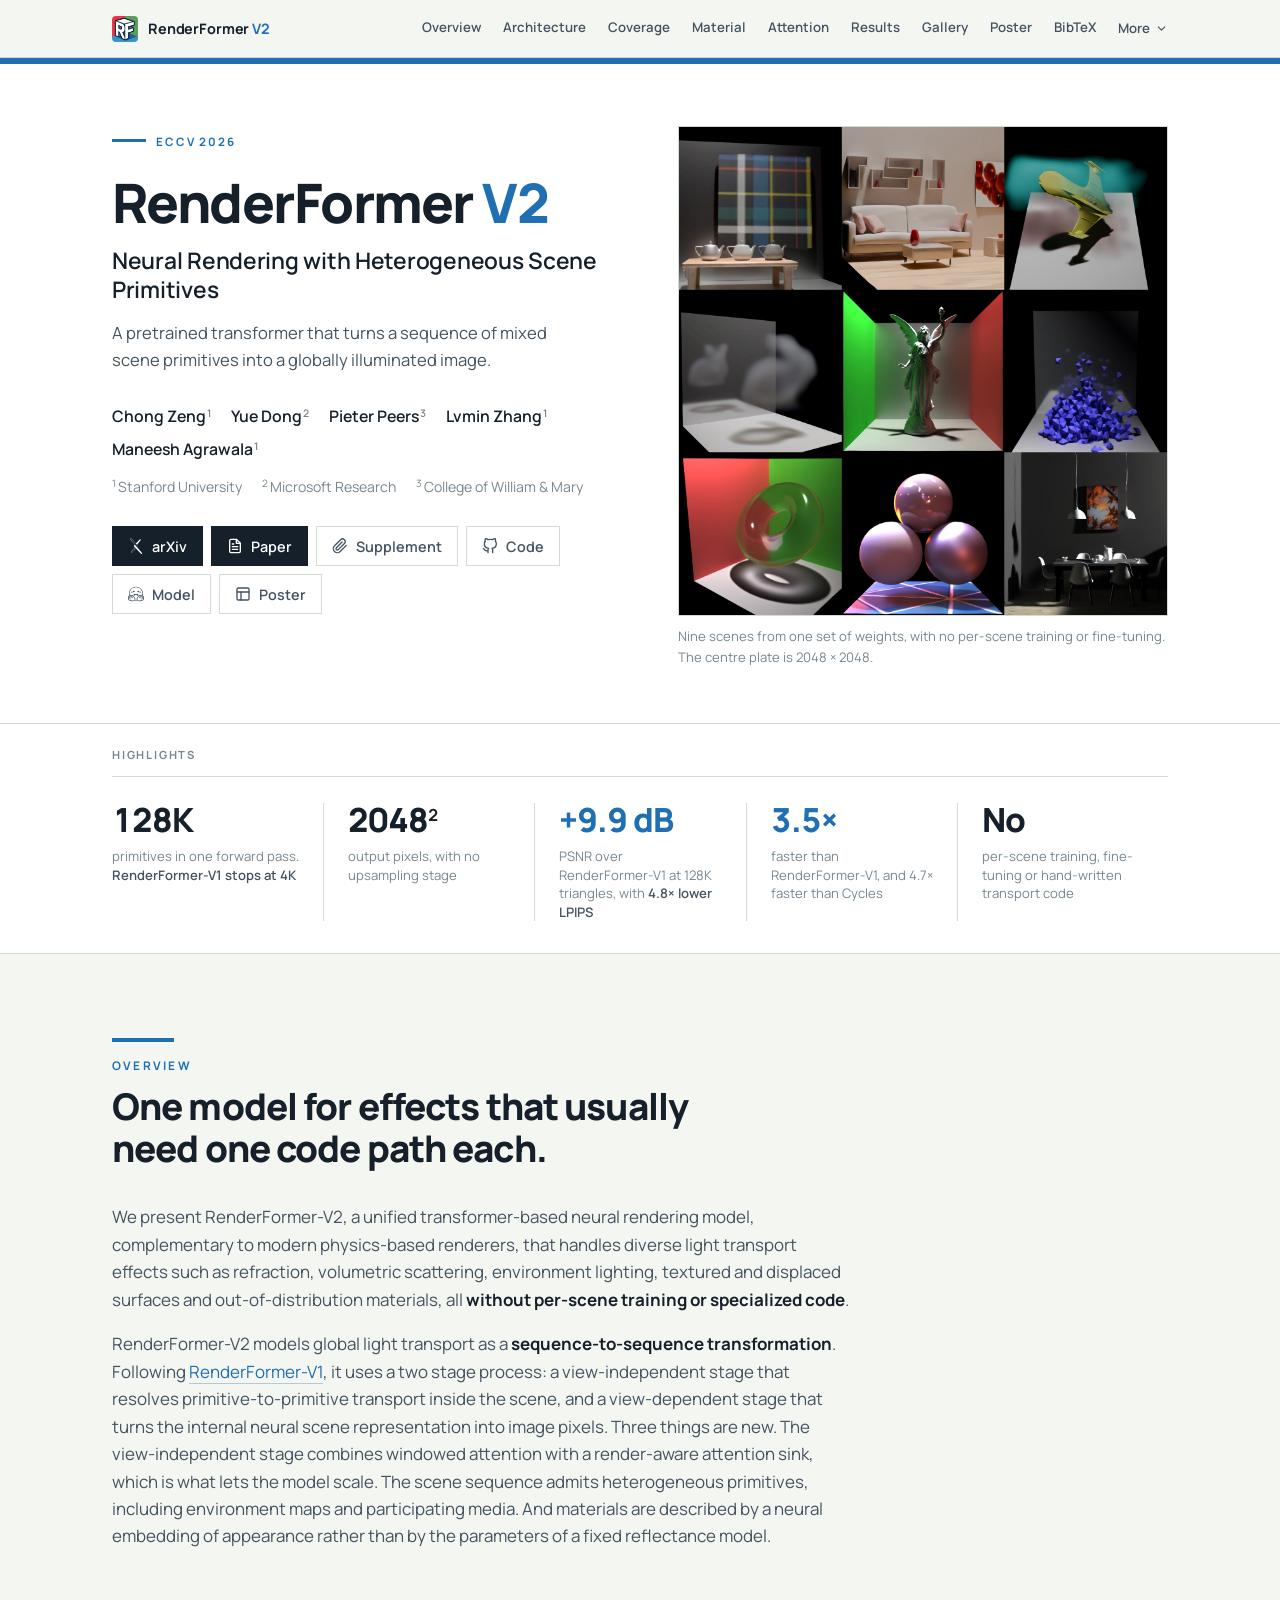
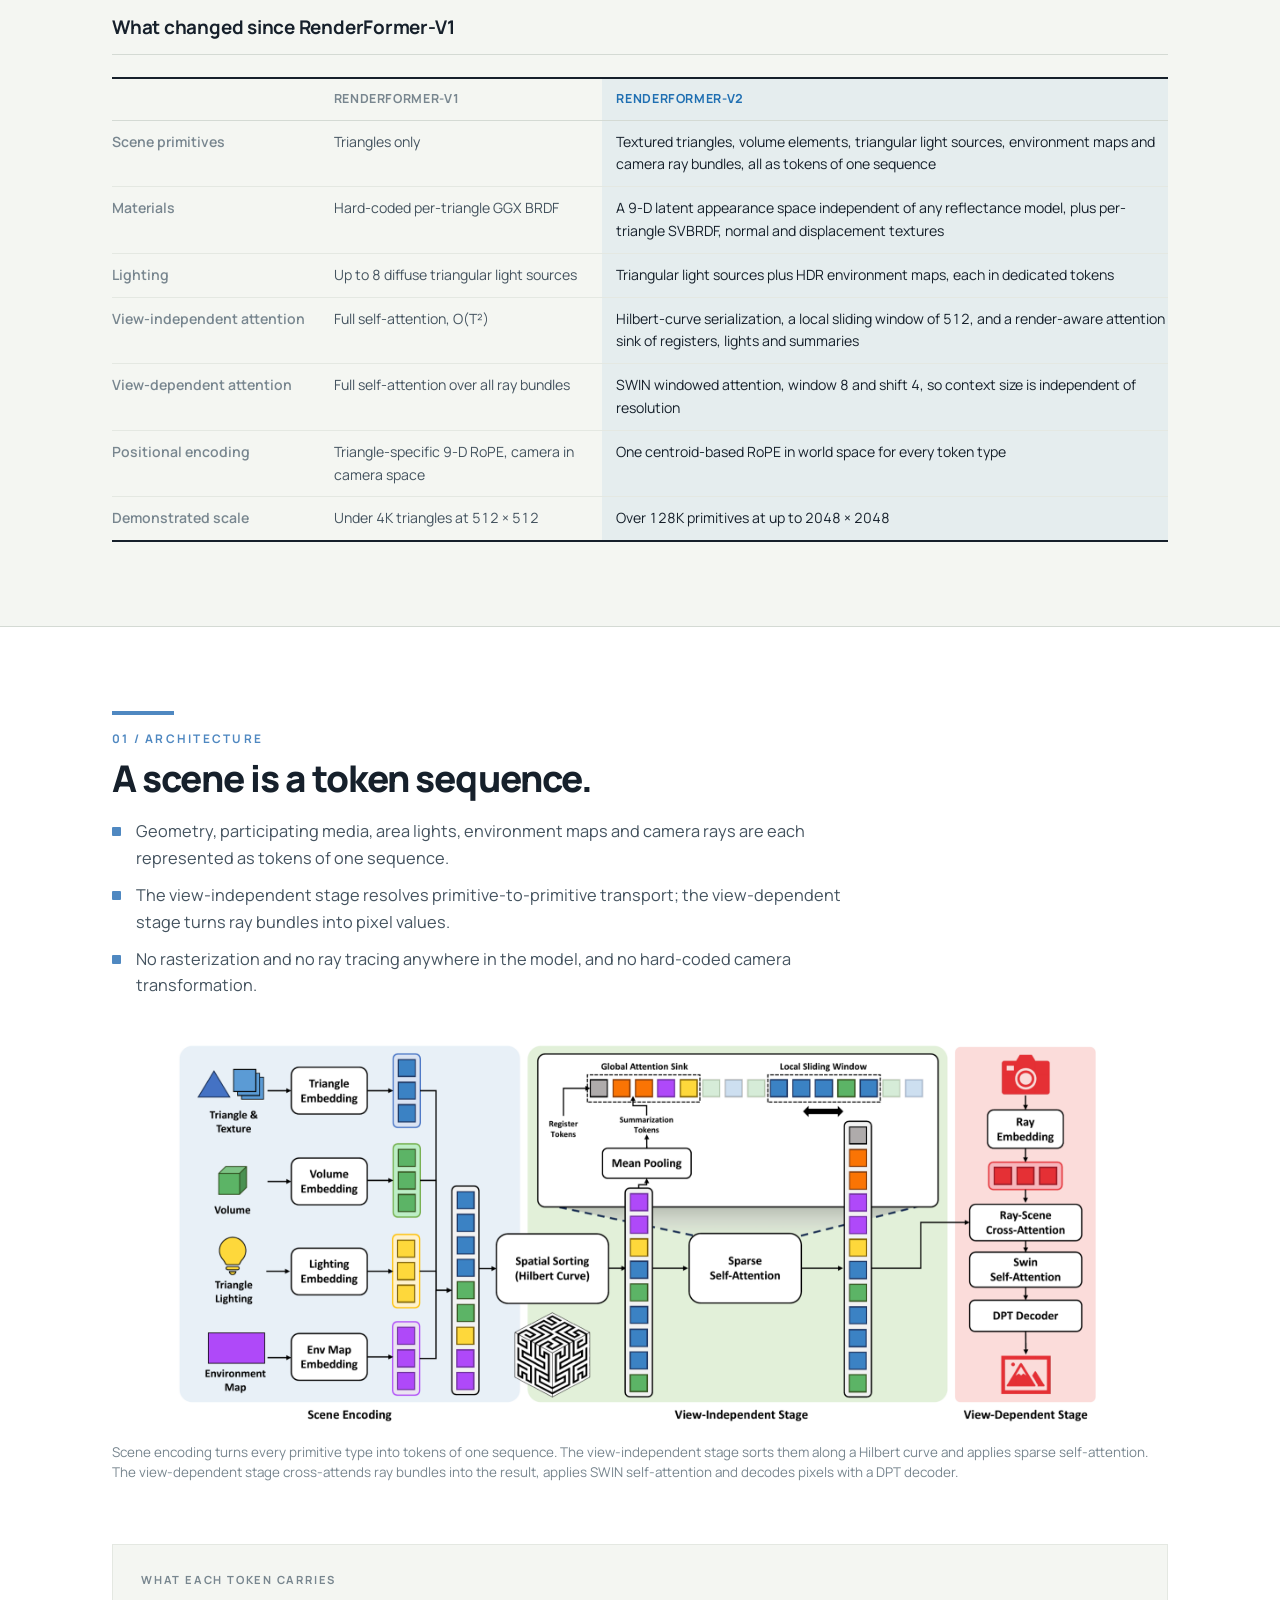
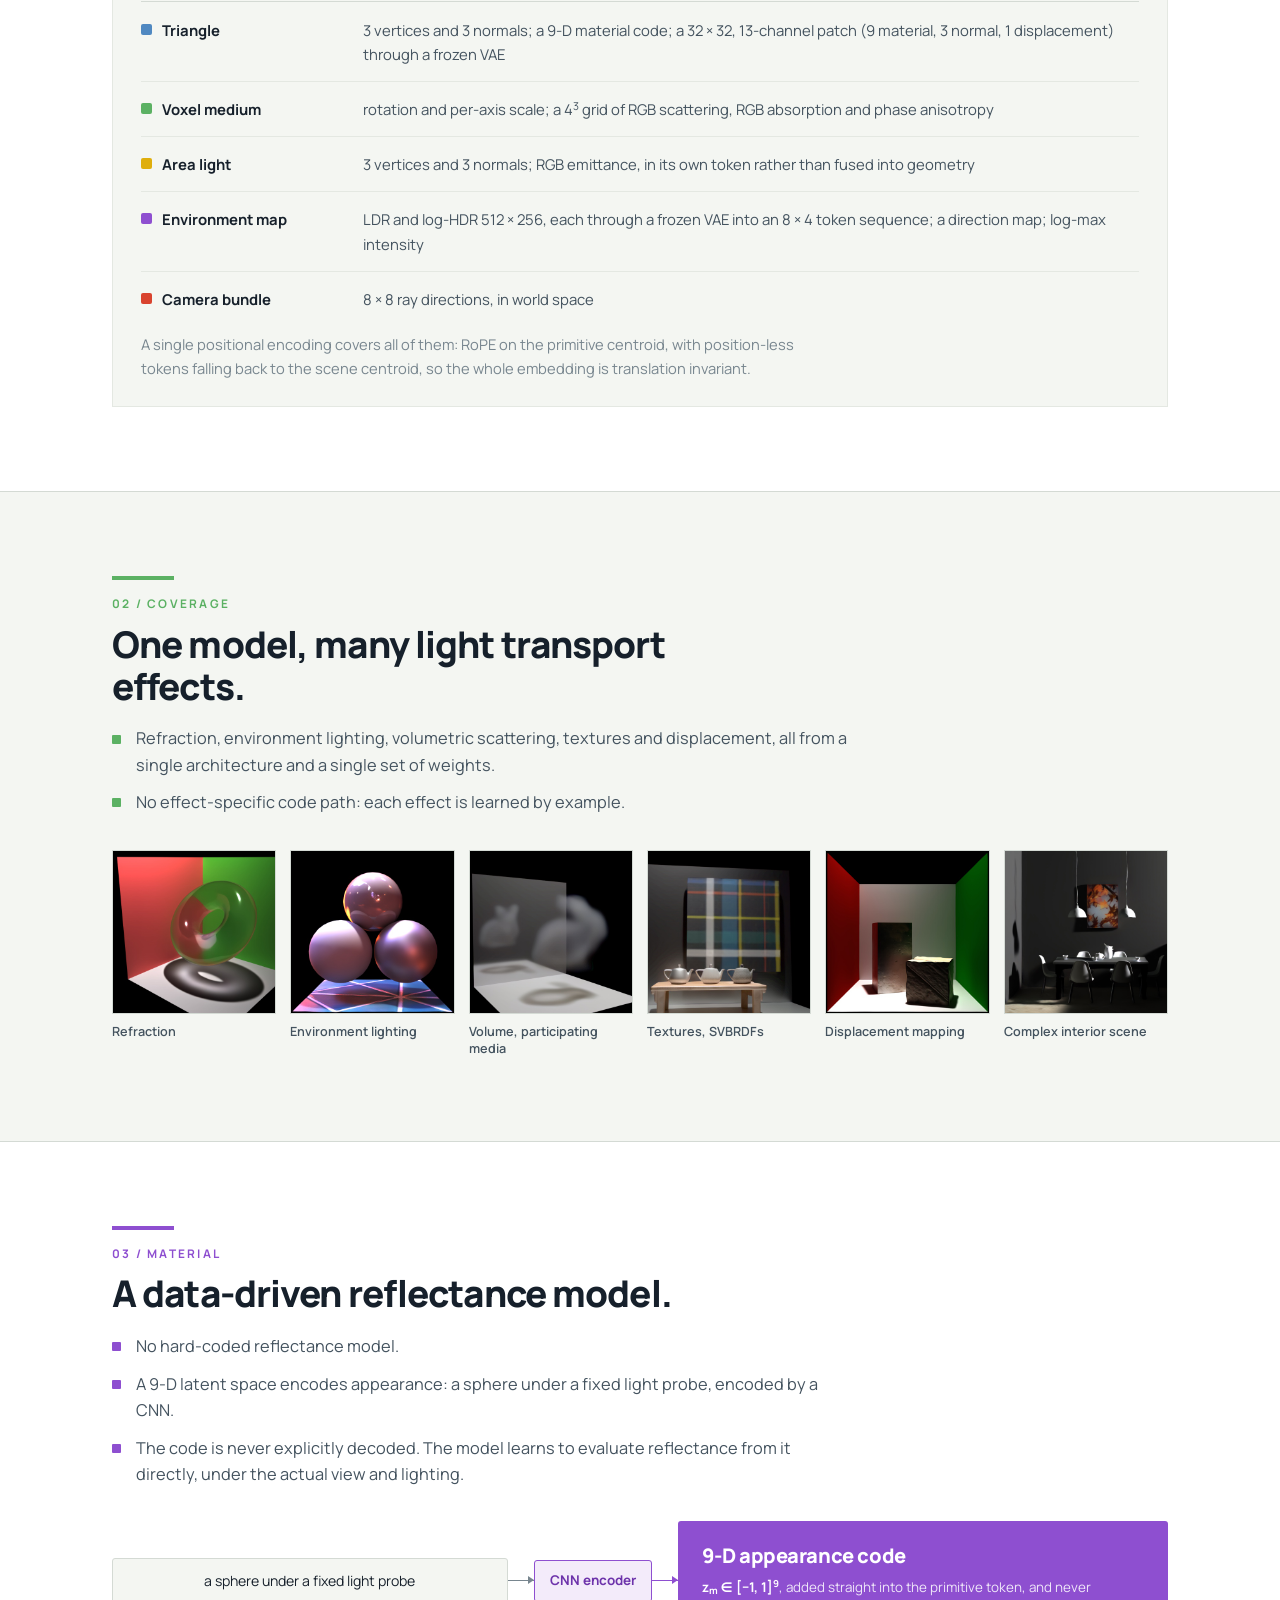
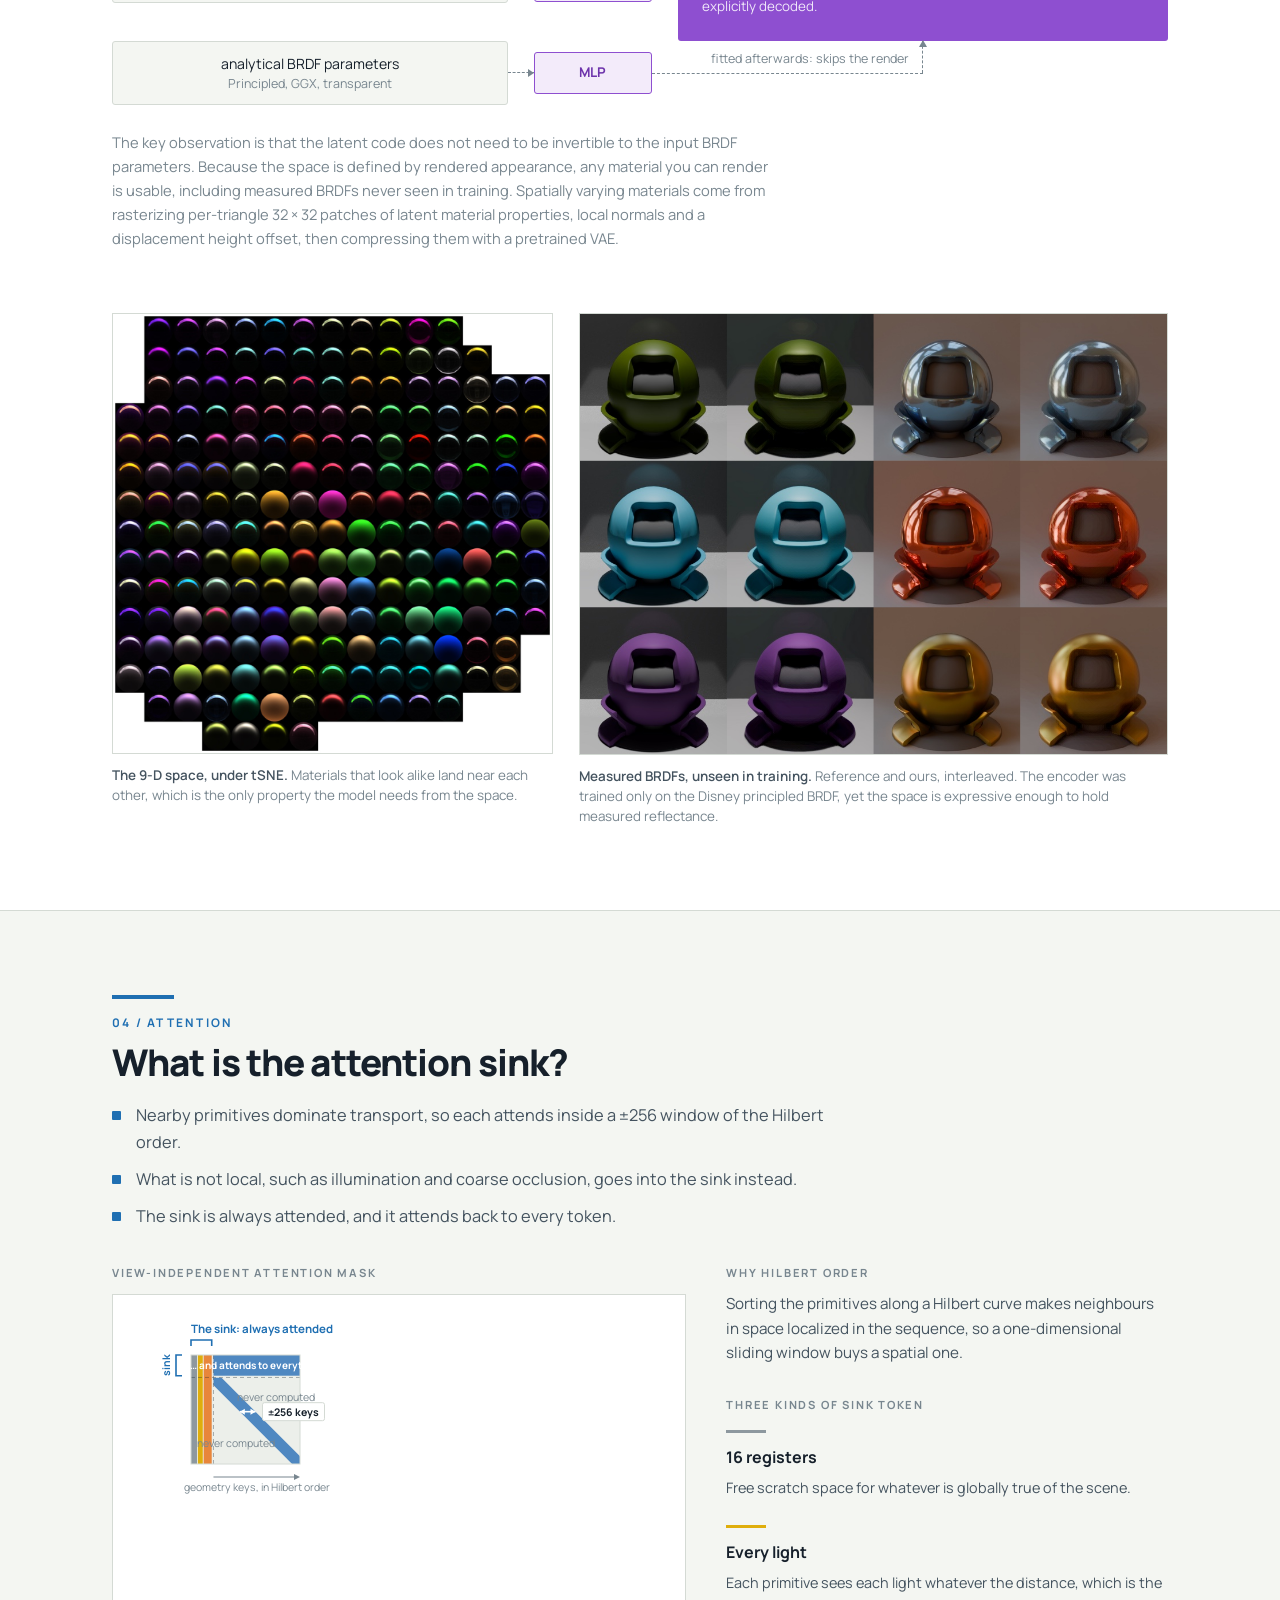
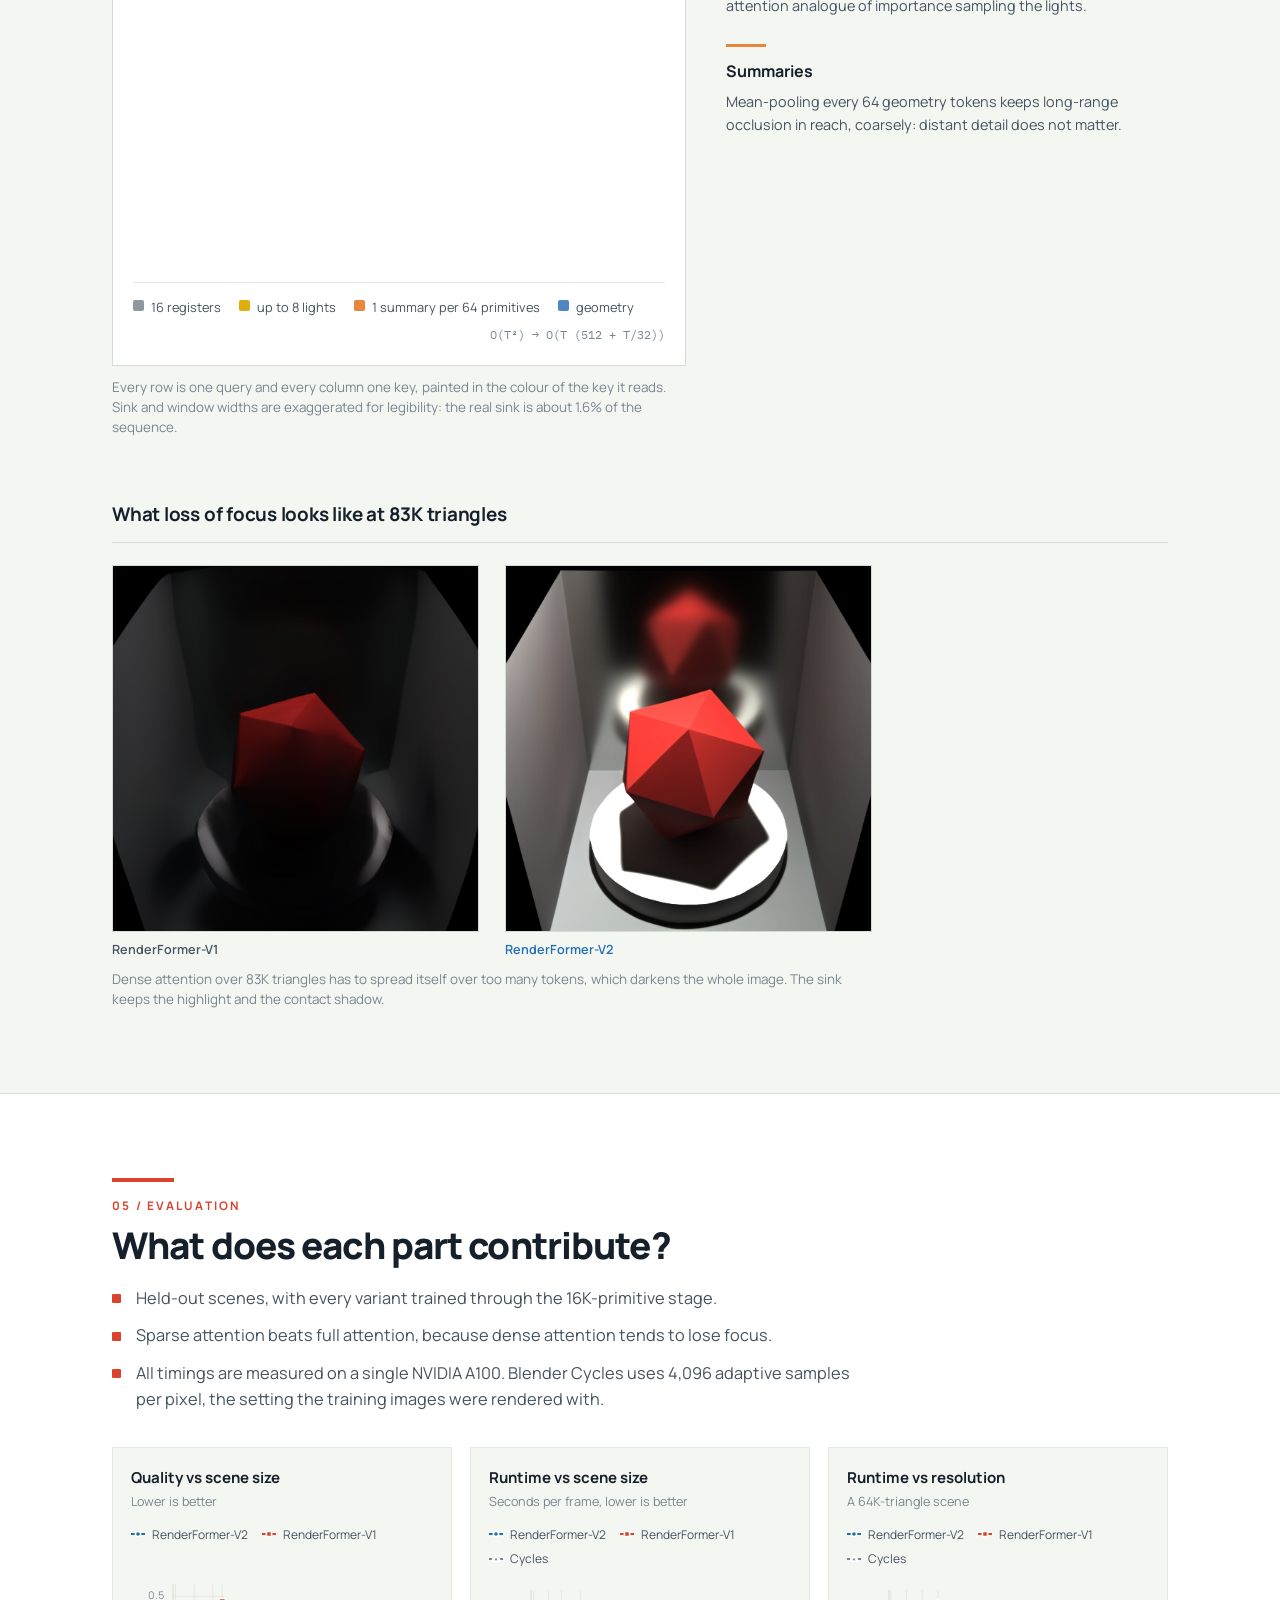
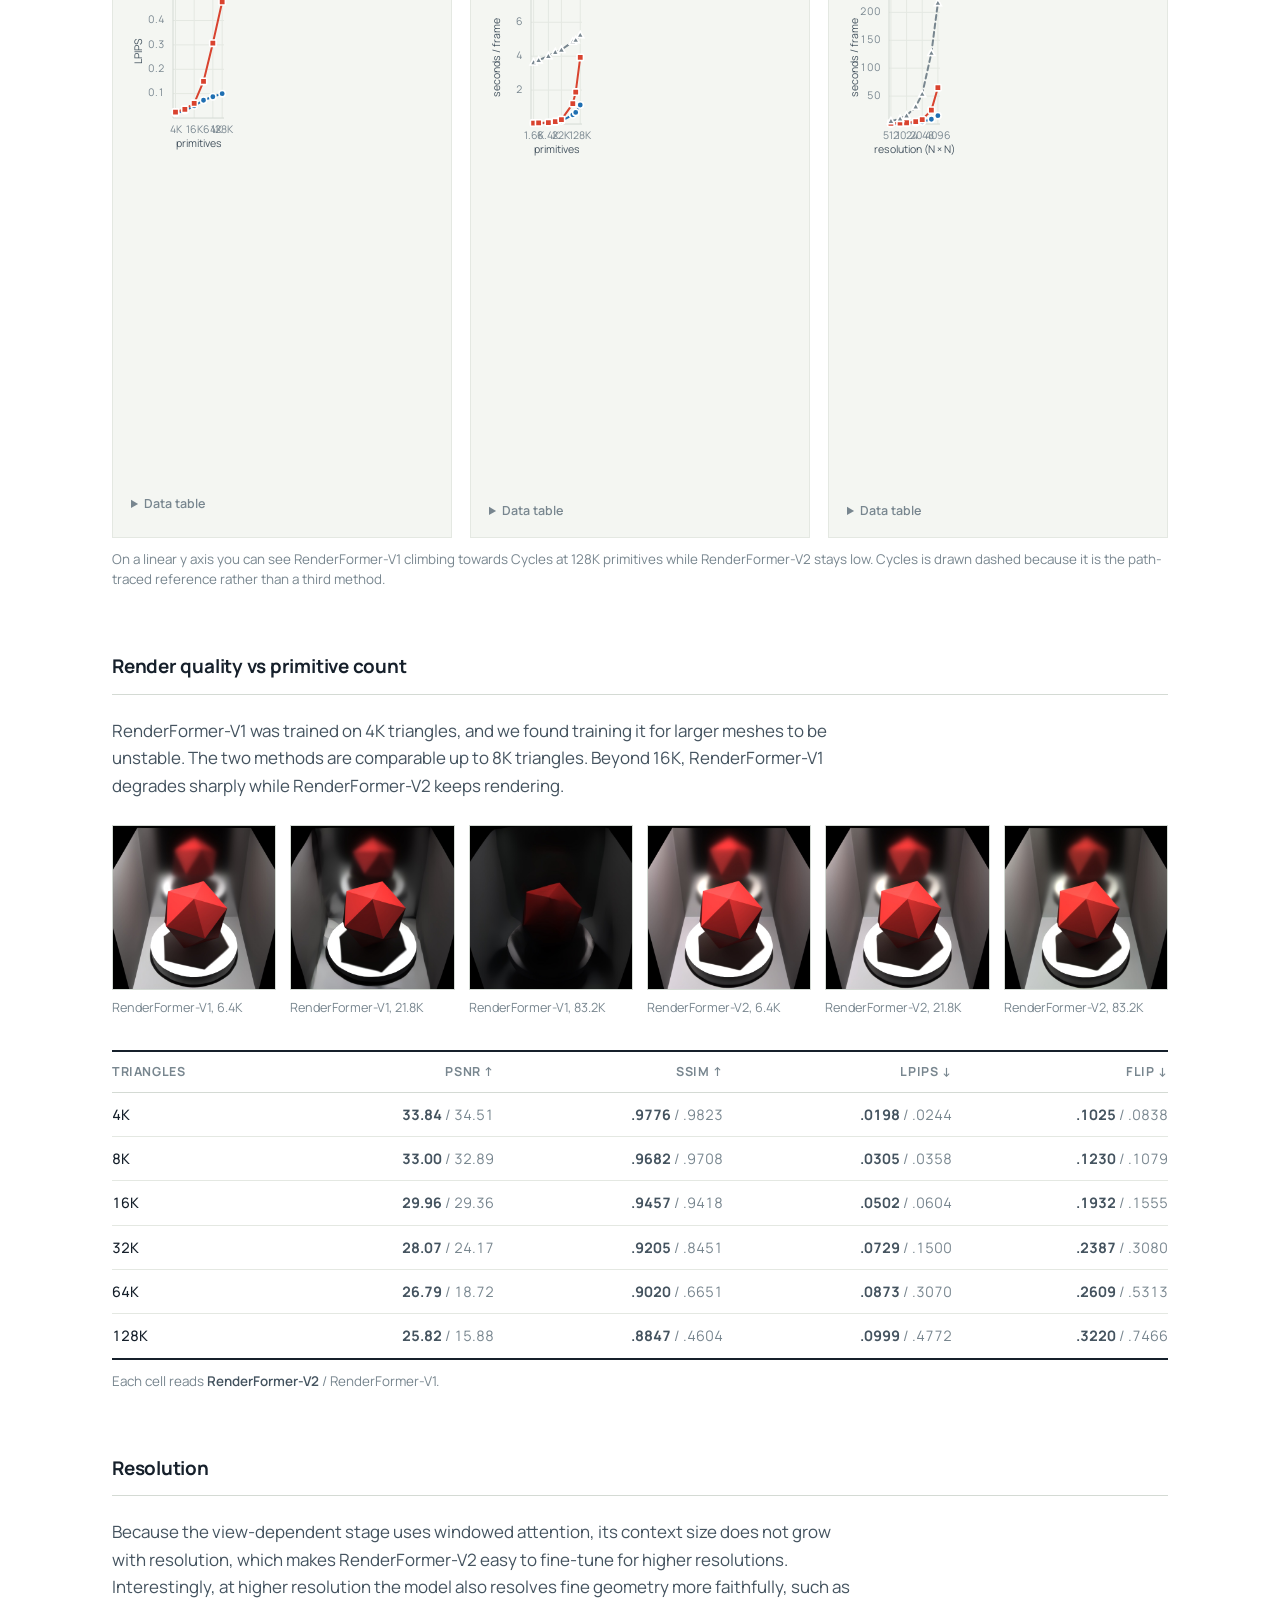
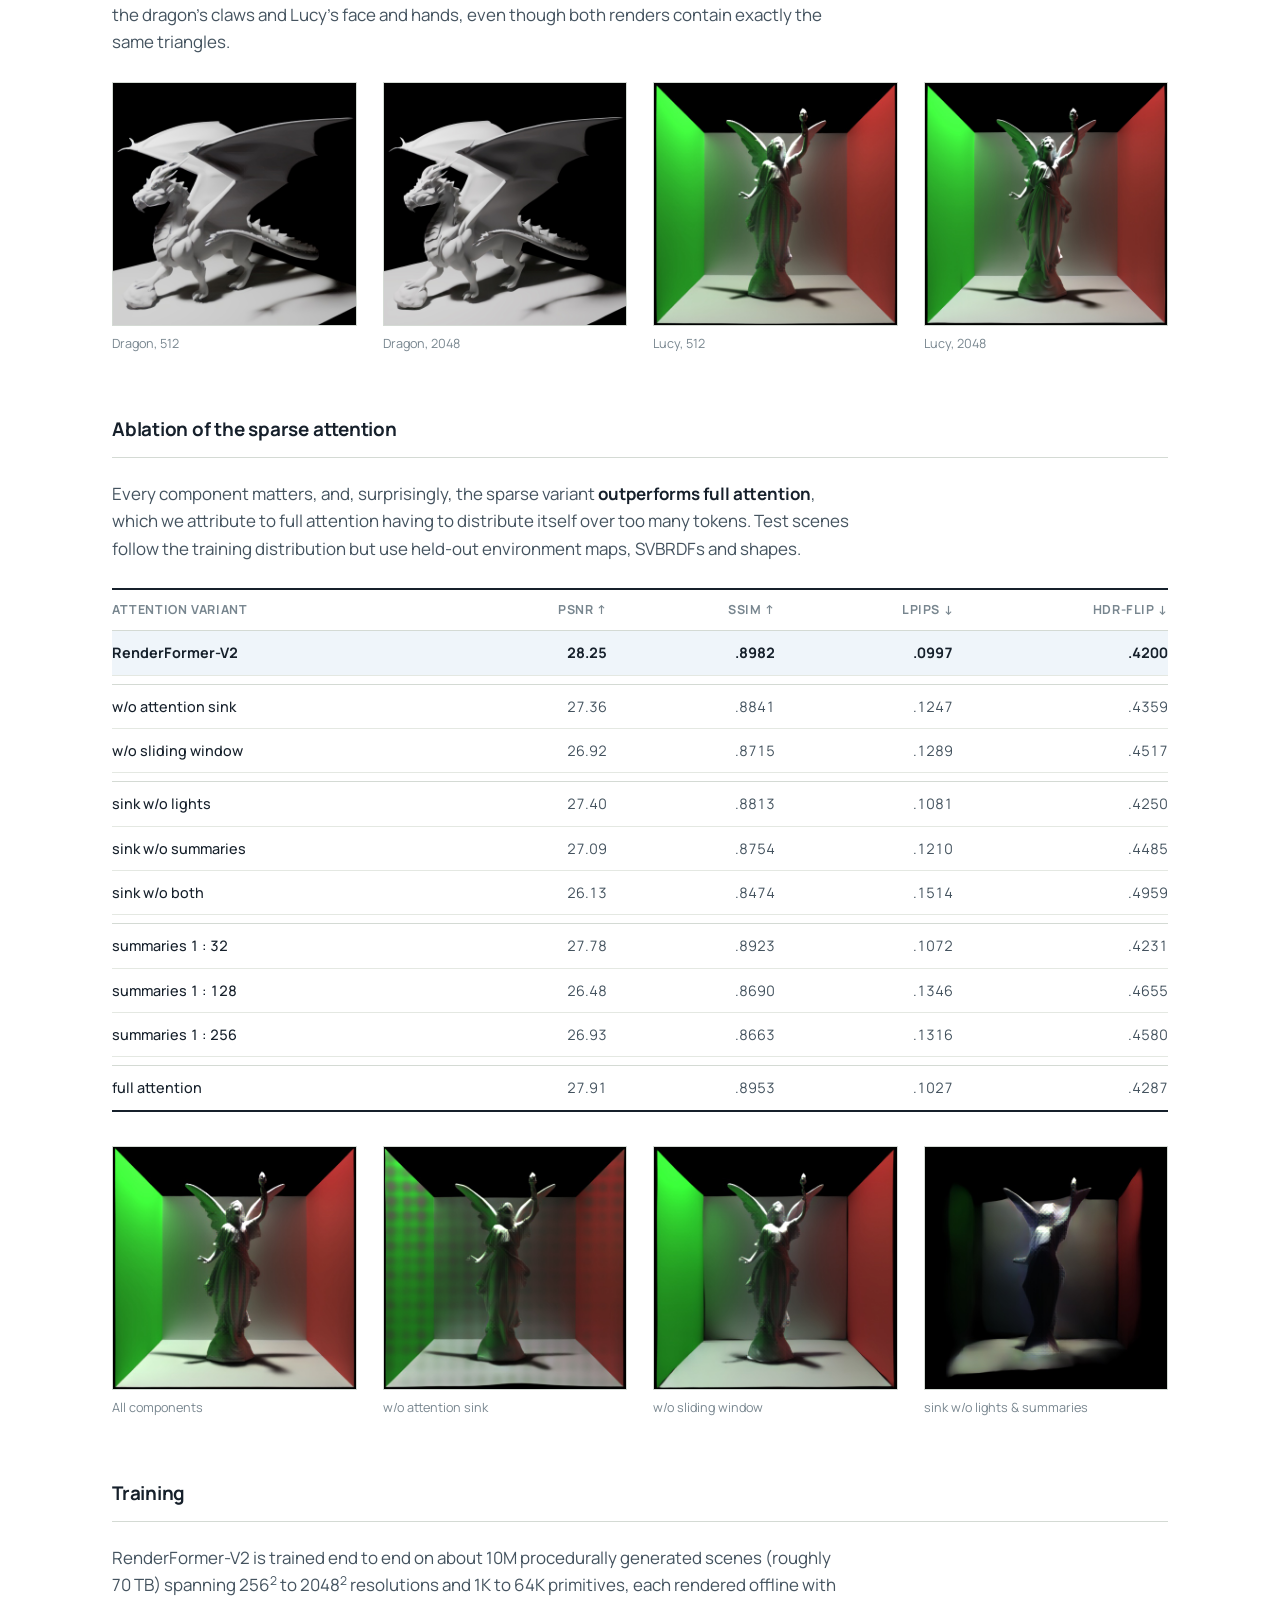
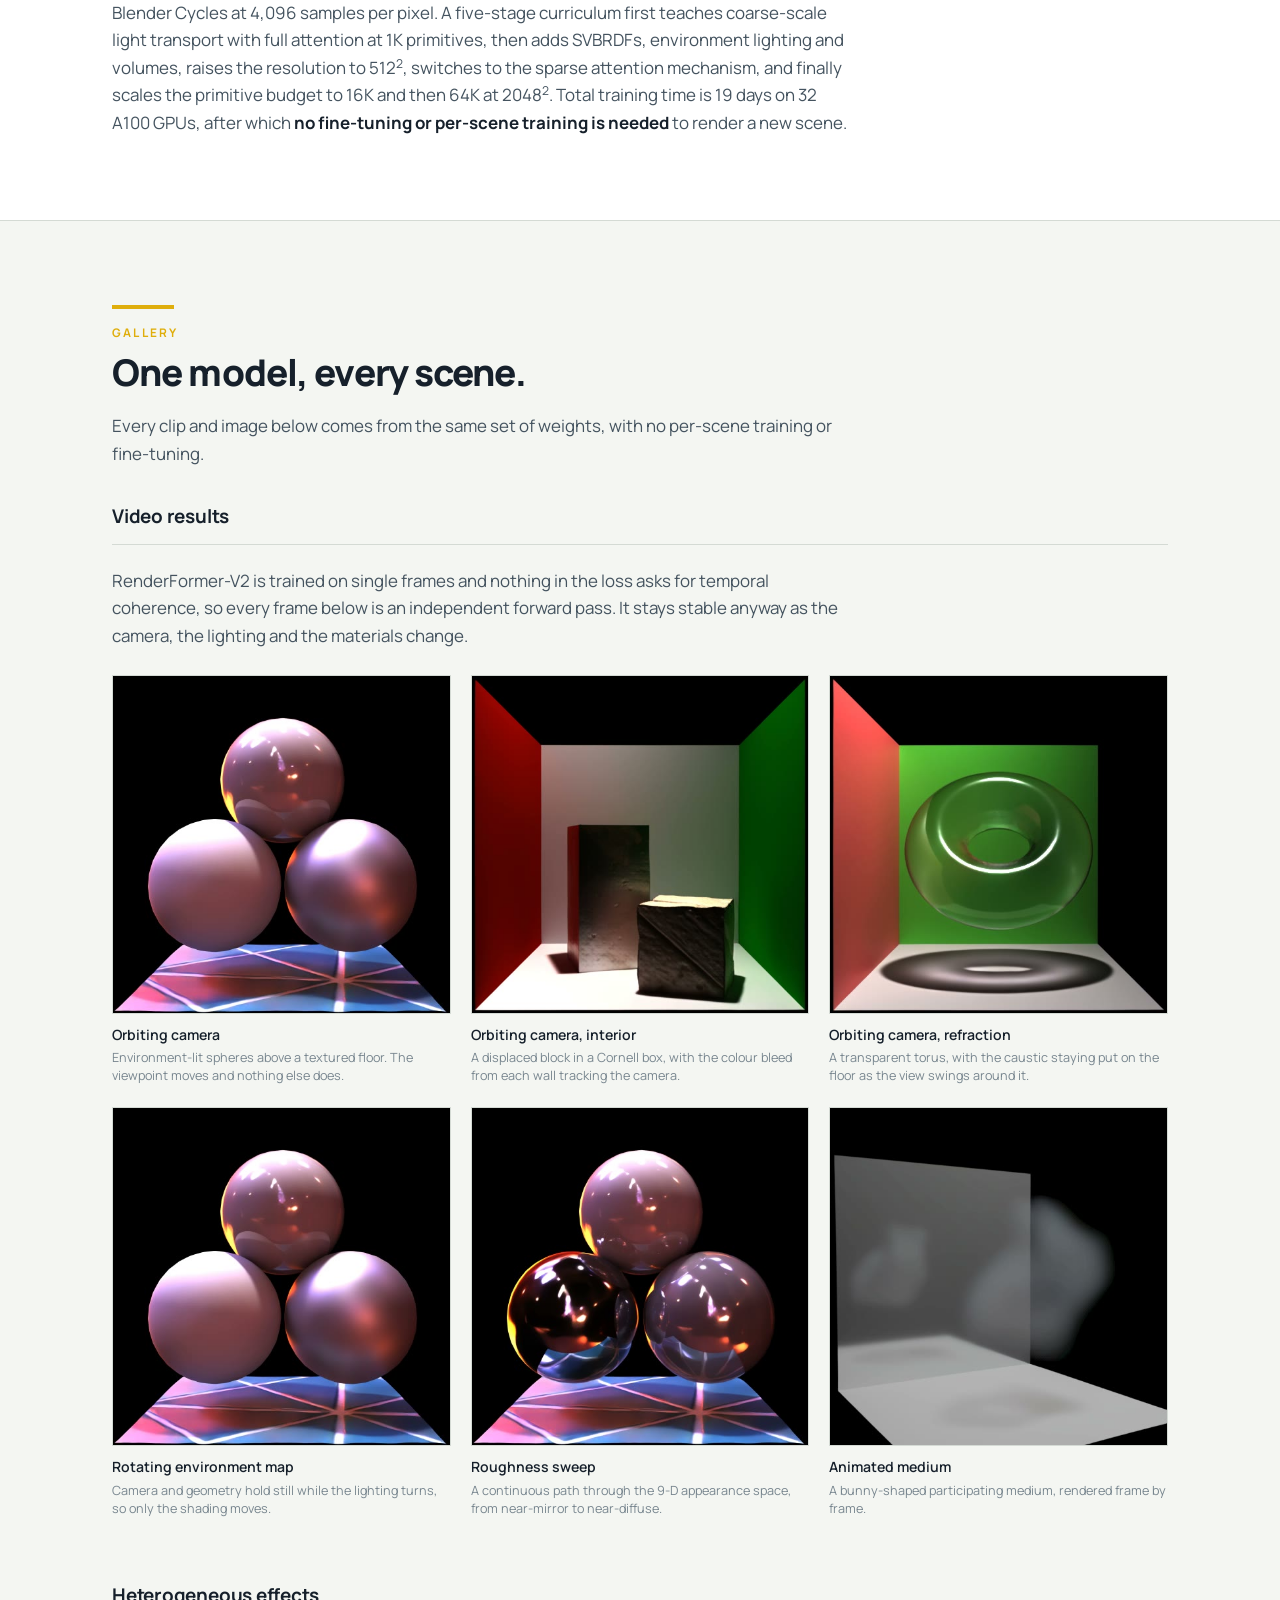
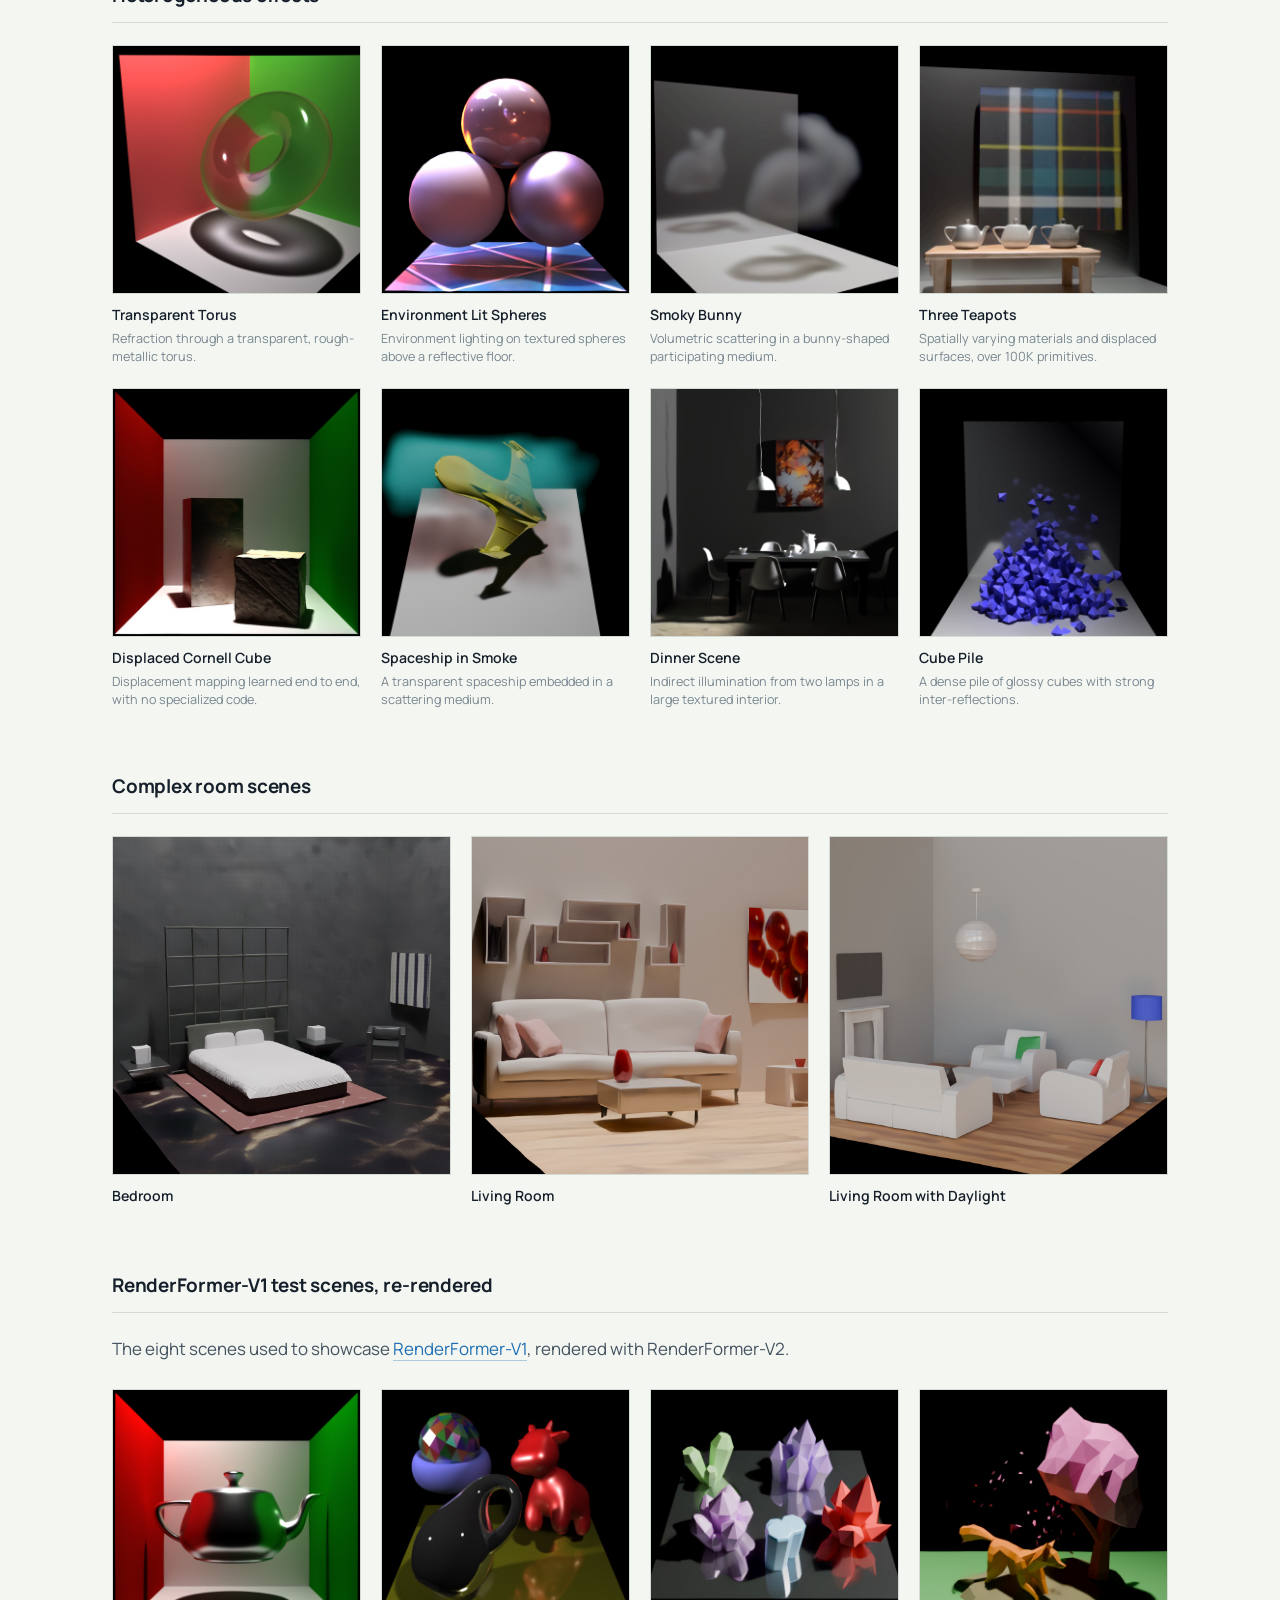
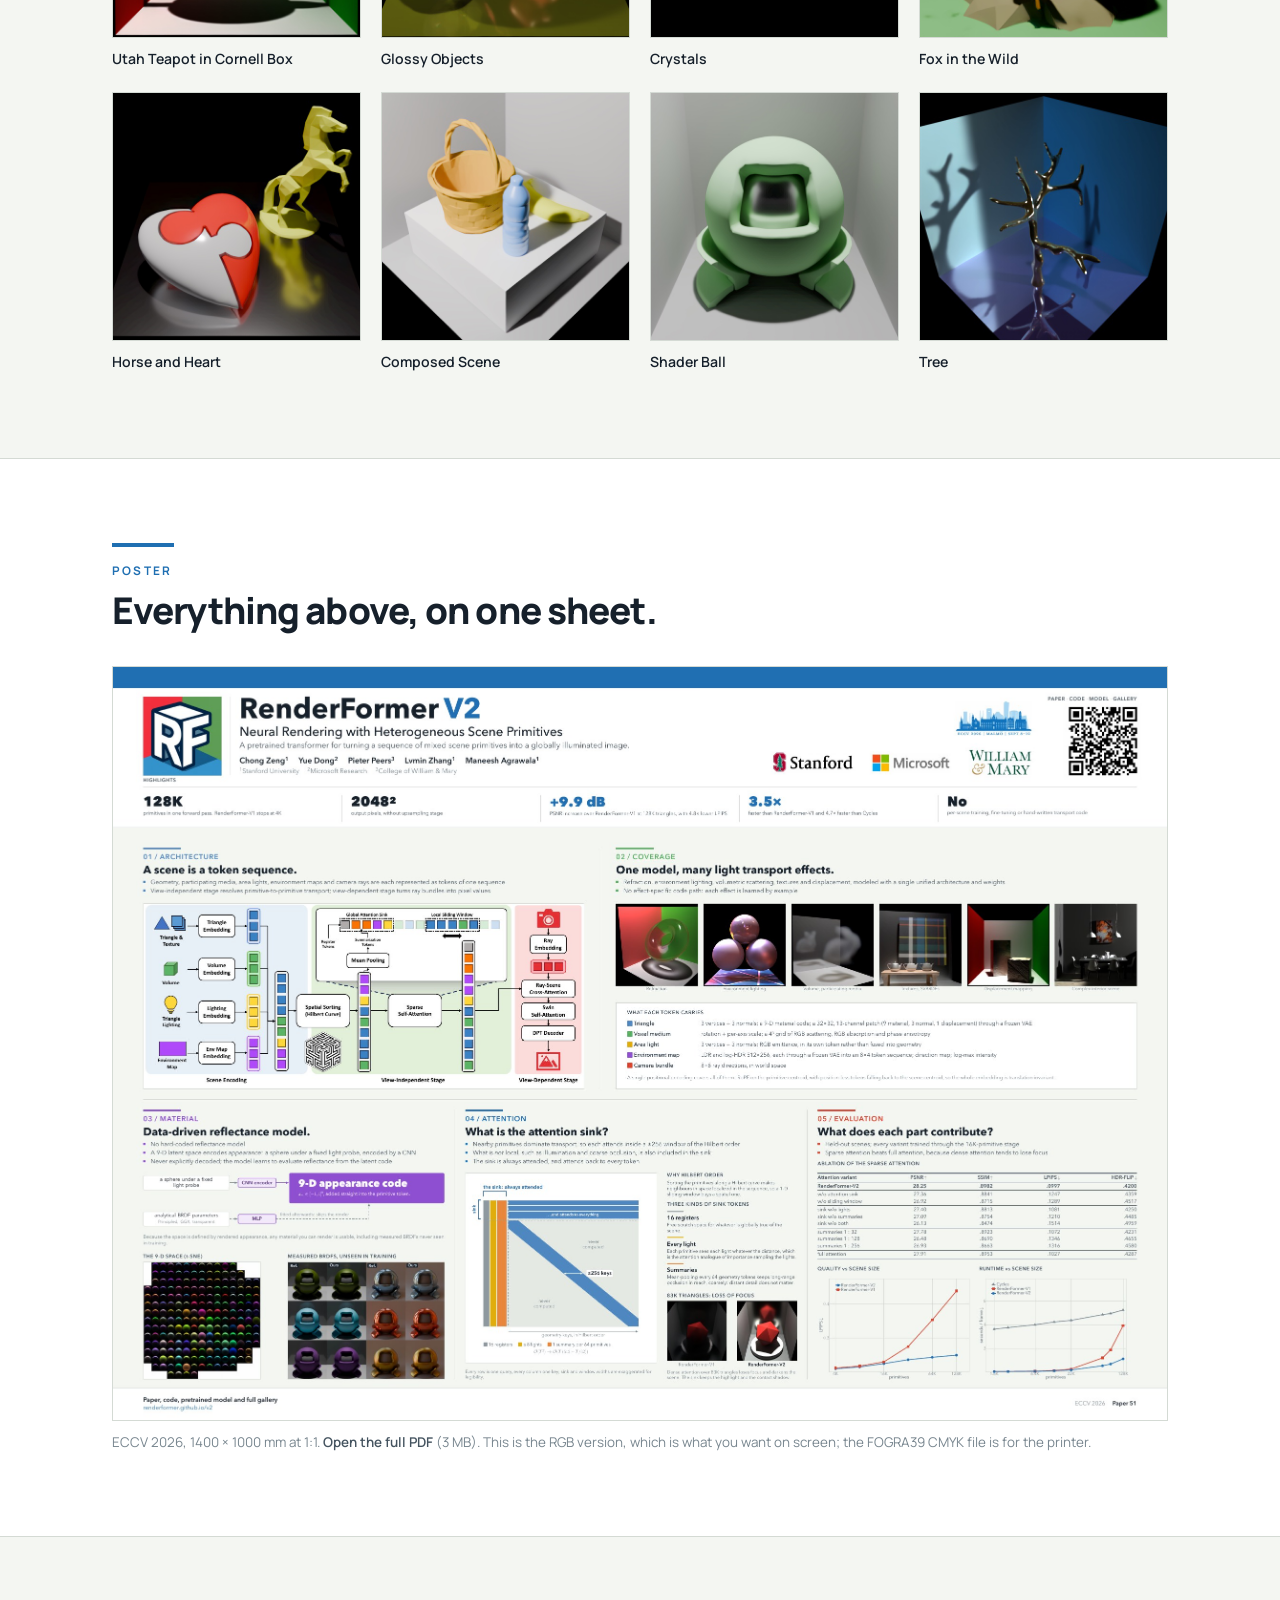
==== commit b97b002e: "Deploy project-page-v2 @ d9f3ddb" ====
--- a/v2/index.html
+++ b/v2/index.html
@@ -1,6 +1,9 @@
-<!DOCTYPE html><html lang="en"><head><meta charSet="utf-8"/><meta name="viewport" content="width=device-width, initial-scale=1"/><link rel="preload" as="image" href="./imgs/rf.png"/><link rel="preload" as="image" href="./imgs/hero-grid.png"/><link rel="preload" as="image" href="./imgs/model-arch.png"/><link rel="preload" as="image" href="./gallery/transparent-torus.jpg"/><link rel="preload" as="image" href="./gallery/env-lit-spheres.jpg"/><link rel="preload" as="image" href="./gallery/smoky-bunny.jpg"/><link rel="preload" as="image" href="./gallery/three-teapots.jpg"/><link rel="preload" as="image" href="./gallery/displacement-cbox.jpg"/><link rel="preload" as="image" href="./gallery/dinner-scene.jpg"/><link rel="preload" as="image" href="./imgs/material-latent.jpg"/><link rel="stylesheet" href="/v2/_next/static/css/9ee14831dd2b4b3f.css" data-precedence="next"/><link rel="preload" as="script" fetchPriority="low" href="/v2/_next/static/chunks/webpack-d3ec7b0091fba299.js"/><script src="/v2/_next/static/chunks/09f5f10c-bf216eff0d191dd6.js" async=""></script><script src="/v2/_next/static/chunks/951-85515bd15bdc4706.js" async=""></script><script src="/v2/_next/static/chunks/main-app-0eaf2856501f6cf4.js" async=""></script><script src="/v2/_next/static/chunks/2c9b6c72-aabbdfeba7c942c3.js" async=""></script><script src="/v2/_next/static/chunks/1951f239-3ea91f95931f1b38.js" async=""></script><script src="/v2/_next/static/chunks/app/page-754213e5a09a32a8.js" async=""></script><link rel="preload" as="image" href="./imgs/measured-brdf.jpg"/><link rel="preload" as="image" href="./comparisons/primitive-count/rf-83.2k.jpg"/><link rel="preload" as="image" href="./comparisons/primitive-count/ours-83.2k.jpg"/><link rel="preload" as="image" href="./comparisons/primitive-count/rf-6.4k.jpg"/><link rel="preload" as="image" href="./comparisons/primitive-count/rf-21.8k.jpg"/><link rel="preload" as="image" href="./comparisons/primitive-count/ours-6.4k.jpg"/><link rel="preload" as="image" href="./comparisons/primitive-count/ours-21.8k.jpg"/><link rel="preload" as="image" href="./comparisons/resolution/dragon-512.jpg"/><link rel="preload" as="image" href="./comparisons/resolution/dragon-2048.jpg"/><link rel="preload" as="image" href="./comparisons/resolution/lucy-512.jpg"/><link rel="preload" as="image" href="./comparisons/resolution/lucy-2048.jpg"/><link rel="preload" as="image" href="./comparisons/ablation/all.jpg"/><link rel="preload" as="image" href="./comparisons/ablation/no-as.jpg"/><link rel="preload" as="image" href="./comparisons/ablation/no-sw.jpg"/><link rel="preload" as="image" href="./comparisons/ablation/no-l-s.jpg"/><link rel="preload" as="image" href="./gallery/spaceship-smoke.jpg"/><link rel="preload" as="image" href="./gallery/cube-pile.jpg"/><link rel="preload" as="image" href="./gallery/room-bedroom.jpg"/><link rel="preload" as="image" href="./gallery/room-living-1.jpg"/><link rel="preload" as="image" href="./gallery/room-living-2.jpg"/><link rel="preload" as="image" href="./gallery/v1-teapot-cbox.jpg"/><link rel="preload" as="image" href="./gallery/v1-shiny-objects.jpg"/><link rel="preload" as="image" href="./gallery/v1-crystals.jpg"/><link rel="preload" as="image" href="./gallery/v1-fox-in-the-wild.jpg"/><link rel="preload" as="image" href="./gallery/v1-horse-and-heart.jpg"/><link rel="preload" as="image" href="./gallery/v1-compose-scene.jpg"/><link rel="preload" as="image" href="./gallery/v1-shader-ball.jpg"/><link rel="preload" as="image" href="./gallery/v1-tree.jpg"/><link rel="preload" as="image" href="./imgs/poster.jpg"/><link rel="preconnect" href="https://fonts.googleapis.com"/><link rel="preconnect" href="https://fonts.gstatic.com" crossorigin="anonymous"/><meta name="theme-color" content="#f4f6f2"/><link rel="stylesheet" href="https://fonts.googleapis.com/css2?family=Manrope:wght@400;500;600;700;800&amp;family=IBM+Plex+Mono:wght@400;500&amp;display=swap"/><title>RenderFormer-V2: Neural Rendering with Heterogeneous Scene Primitives</title><meta name="description" content="RenderFormer-V2 is a pretrained transformer that turns a sequence of mixed scene primitives into a globally illuminated image, covering refraction, volumetric scattering, environment lighting, textured and displaced surfaces and out-of-distribution materials, without per-scene training or specialized code."/><meta name="keywords" content="RenderFormer, RenderFormer-V2, Neural Rendering, Rendering, Global Illumination, Heterogeneous Scene Primitives, Neural Material Embedding, Windowed Attention, Attention Sink, Transformer"/><meta property="og:title" content="RenderFormer-V2: Neural Rendering with Heterogeneous Scene Primitives"/><meta property="og:description" content="A pretrained transformer that turns a sequence of mixed scene primitives into a globally illuminated image. ECCV 2026."/><meta property="og:image" content="https://renderformer.github.io/v2/imgs/header.jpg"/><meta property="og:type" content="website"/><meta name="twitter:card" content="summary_large_image"/><meta name="twitter:title" content="RenderFormer-V2: Neural Rendering with Heterogeneous Scene Primitives"/><meta name="twitter:description" content="A pretrained transformer that turns a sequence of mixed scene primitives into a globally illuminated image. ECCV 2026."/><meta name="twitter:image" content="https://renderformer.github.io/v2/imgs/header.jpg"/><link rel="icon" href="/v2/favicon/favicon-16x16.png" sizes="16x16" type="image/png"/><link rel="icon" href="/v2/favicon/favicon-32x32.png" sizes="32x32" type="image/png"/><link rel="icon" href="/v2/favicon/favicon.ico" sizes="any"/><link rel="apple-touch-icon" href="/v2/favicon/apple-touch-icon.png" sizes="180x180" type="image/png"/><link rel="android-chrome-192x192" href="/v2/favicon/android-chrome-192x192.png" sizes="192x192" type="image/png"/><link rel="android-chrome-512x512" href="/v2/favicon/android-chrome-512x512.png" sizes="512x512" type="image/png"/><link rel="manifest" href="/v2/favicon/site.webmanifest"/><script>document.querySelectorAll('body link[rel="icon"], body link[rel="apple-touch-icon"]').forEach(el => document.head.appendChild(el))</script><script src="/v2/_next/static/chunks/polyfills-42372ed130431b0a.js" noModule=""></script></head><body><nav class="nav"><div class="nav-inner"><a class="nav-mark" href="#top"><img src="./imgs/rf.png" alt=""/><span>RenderFormer <em>V2</em></span></a><div class="nav-links"><a href="#overview">Overview</a><a href="#architecture">Architecture</a><a href="#coverage">Coverage</a><a href="#material">Material</a><a href="#attention">Attention</a><a href="#results" class="nav-hide">Results</a><a href="#gallery" class="nav-hide">Gallery</a><a href="#poster" class="nav-hide">Poster</a><a href="#bibtex" class="nav-hide">BibTeX</a><div class="nav-more" tabindex="0"><span>More <svg stroke="currentColor" fill="none" stroke-width="2" viewBox="0 0 24 24" stroke-linecap="round" stroke-linejoin="round" height="13" width="13" xmlns="http://www.w3.org/2000/svg"><polyline points="6 9 12 15 18 9"></polyline></svg></span><div class="nav-more-menu"><a href="https://renderformer.github.io/">RenderFormer-V1</a><a href="https://nrhints.github.io/">NRHints</a><a href="https://dilightnet.github.io/">DiLightNet</a><a href="https://gsrelight.github.io/">GS³</a></div></div></div></div></nav><header class="hero" id="top"><div class="hero-band"></div><div class="hero-grid"><div><div class="venue">ECCV 2026</div><h1 class="title">RenderFormer <em>V2</em></h1><p class="subtitle">Neural Rendering with Heterogeneous Scene Primitives</p><p class="pitch">A pretrained transformer that turns a sequence of mixed scene primitives into a globally illuminated image.</p><div class="authors"><a href="https://www.chong-zeng.com/">Chong Zeng<sup>1</sup></a><a href="https://yuedong.shading.me/">Yue Dong<sup>2</sup></a><a href="https://www.cs.wm.edu/~ppeers/">Pieter Peers<sup>3</sup></a><a href="https://lllyasviel.github.io/lvmin_zhang/">Lvmin Zhang<sup>1</sup></a><a href="https://graphics.stanford.edu/~maneesh/">Maneesh Agrawala<sup>1</sup></a></div><div class="affils"><span><sup>1</sup>Stanford University</span><span><sup>2</sup>Microsoft Research</span><span><sup>3</sup>College of William &amp; Mary</span></div><div class="links"><a href="https://arxiv.org/abs/" class="btn"><svg stroke="currentColor" fill="currentColor" stroke-width="0" role="img" viewBox="0 0 24 24" aria-hidden="true" height="16" width="16" xmlns="http://www.w3.org/2000/svg"><path d="M3.8423 0a1.0037 1.0037 0 0 0-.922.6078c-.1536.3687-.0438.6275.2938 1.1113l6.9185 8.3597-1.0223 1.1058a1.0393 1.0393 0 0 0 .003 1.4229l1.2292 1.3135-5.4391 6.4444c-.2803.299-.4538.823-.2971 1.1986a1.0253 1.0253 0 0 0 .9585.635.9133.9133 0 0 0 .6891-.3405l5.783-6.126 7.4902 8.0051a.8527.8527 0 0 0 .6835.2597.9575.9575 0 0 0 .8777-.6138c.1577-.377-.017-.7502-.306-1.1407l-7.0518-8.3418 1.0632-1.13a.9626.9626 0 0 0 .0089-1.3165L4.6336.4639s-.3733-.4535-.768-.463zm0 .272h.0166c.2179.0052.4874.2715.5644.3639l.005.006.0052.0055 10.169 10.9905a.6915.6915 0 0 1-.0072.945l-1.0666 1.133-1.4982-1.7724-8.5994-10.39c-.3286-.472-.352-.6183-.2592-.841a.7307.7307 0 0 1 .6704-.4401Zm14.341 1.5701a.877.877 0 0 0-.6554.2418l-5.6962 6.1584 1.6944 1.8319 5.3089-6.5138c.3251-.4335.479-.6603.3247-1.0292a1.1205 1.1205 0 0 0-.9763-.689zm-7.6557 12.2823 1.3186 1.4135-5.7864 6.1295a.6494.6494 0 0 1-.4959.26.7516.7516 0 0 1-.706-.4669c-.1119-.2682.0359-.6864.2442-.9083l.0051-.0055.0047-.0055z"></path></svg> arXiv</a><a href="./pdfs/renderformer2-paper.pdf" class="btn"><svg stroke="currentColor" fill="none" stroke-width="2" viewBox="0 0 24 24" stroke-linecap="round" stroke-linejoin="round" aria-hidden="true" height="16" width="16" xmlns="http://www.w3.org/2000/svg"><path d="M14 2H6a2 2 0 0 0-2 2v16a2 2 0 0 0 2 2h12a2 2 0 0 0 2-2V8z"></path><polyline points="14 2 14 8 20 8"></polyline><line x1="16" y1="13" x2="8" y2="13"></line><line x1="16" y1="17" x2="8" y2="17"></line><polyline points="10 9 9 9 8 9"></polyline></svg> Paper</a><a href="https://github.com/microsoft/renderformer" class="btn btn-ghost"><svg stroke="currentColor" fill="none" stroke-width="2" viewBox="0 0 24 24" stroke-linecap="round" stroke-linejoin="round" aria-hidden="true" height="16" width="16" xmlns="http://www.w3.org/2000/svg"><path d="M9 19c-5 1.5-5-2.5-7-3m14 6v-3.87a3.37 3.37 0 0 0-.94-2.61c3.14-.35 6.44-1.54 6.44-7A5.44 5.44 0 0 0 20 4.77 5.07 5.07 0 0 0 19.91 1S18.73.65 16 2.48a13.38 13.38 0 0 0-7 0C6.27.65 5.09 1 5.09 1A5.07 5.07 0 0 0 5 4.77a5.44 5.44 0 0 0-1.5 3.78c0 5.42 3.3 6.61 6.44 7A3.37 3.37 0 0 0 9 18.13V22"></path></svg> Code</a><a href="https://huggingface.co/microsoft" class="btn btn-ghost"><svg stroke="currentColor" fill="currentColor" stroke-width="0" role="img" viewBox="0 0 24 24" aria-hidden="true" height="16" width="16" xmlns="http://www.w3.org/2000/svg"><path d="M1.4446 11.5059c0 1.1021.1673 2.1585.4847 3.1563-.0378-.0028-.0691-.0058-.1058-.0058-.4209 0-.8015.16-1.0704.4512-.3454.3737-.4984.8335-.4316 1.293a1.576 1.576 0 0 0 .2148.5978c-.2319.1864-.4018.4456-.4844.7578-.0646.2448-.131.7543.2149 1.2794a1.4552 1.4552 0 0 0-.0625.1055c-.208.3923-.2207.8372-.0371 1.25.2783.6258.9696 1.1175 2.3126 1.6467.8356.3292 1.5988.5411 1.6056.543 1.1046.2847 2.104.4277 2.969.4277 1.4173 0 2.4754-.3849 3.1525-1.1446 1.538.2651 2.791.1403 3.592.006.6773.7555 1.7332 1.1387 3.1467 1.1387.8649 0 1.8643-.143 2.969-.4278.0068-.0019.77-.2138 1.6056-.543 1.343-.5292 2.0343-1.0208 2.3126-1.6466.1836-.4129.171-.8577-.037-1.25a1.4685 1.4685 0 0 0-.0626-.1056c.346-.525.2795-1.0346.2149-1.2793-.0826-.3122-.2525-.5714-.4844-.7579.11-.1816.1831-.3788.2148-.5977.0669-.4595-.0862-.9193-.4316-1.293-.2688-.2913-.6495-.4513-1.0704-.4513-.0209 0-.0376.0008-.0588.0018.3162-.9966.4846-2.0518.4846-3.1523 0-5.807-4.7362-10.5144-10.5789-10.5144-5.8426 0-10.5788 4.7073-10.5788 10.5144Zm10.5788-9.4831c5.2727 0 9.5476 4.246 9.5476 9.483a9.4201 9.4201 0 0 1-.2696 2.2365c-.0039-.0047-.0079-.011-.0117-.0156-.274-.3255-.6679-.5059-1.1075-.5059-.352 0-.714.1155-1.0763.3438-.2403.1517-.5058.422-.7793.7598-.2534-.3492-.608-.5832-1.0137-.6465a1.5174 1.5174 0 0 0-.2344-.0176c-.9263 0-1.4828.7993-1.6935 1.5177-.1046.2426-.6065 1.3482-1.3614 2.0978-1.1681 1.1601-1.4458 2.3534-.8396 3.6382-.843.1029-1.5836.0927-2.365-.006.5906-1.212.3626-2.4388-.8426-3.6322-.755-.7496-1.2568-1.8552-1.3614-2.0978-.2107-.7184-.7673-1.5177-1.6935-1.5177-.078 0-.1568.0054-.2344.0176-.4057.0633-.7604.2973-1.0137.6465-.2735-.3379-.539-.6081-.7794-.7598-.3622-.2283-.7243-.3438-1.0762-.3438-.4266 0-.8094.171-1.0821.4786a9.4208 9.4208 0 0 1-.2598-2.1936c0-5.237 4.2749-9.483 9.5475-9.483zM8.6443 7.0036c-.4838.0043-.9503.2667-1.1934.7227-.3536.6633-.1006 1.4873.5645 1.84.351.1862.4883-.5261.836-.6485.3107-.1095.841.399 1.0078.086.3536-.6634.1025-1.4874-.5625-1.84a1.3659 1.3659 0 0 0-.6524-.1602Zm6.8403 0c-.2199-.002-.4426.05-.6504.1602-.665.3526-.9181 1.1766-.5645 1.84.1669.313.6971-.1955 1.0079-.086.3476.1224.4867.8347.838.6485.6649-.3527.916-1.1767.5624-1.84-.243-.456-.7096-.7184-1.1934-.7227Zm-9.7565 1.418a.8768.8768 0 0 0-.877.877c0 .4846.3925.877.877.877a.8768.8768 0 0 0 .877-.877.8768.8768 0 0 0-.877-.877zm12.6434 0c-.4845 0-.879.3925-.879.877 0 .4846.3945.877.879.877a.8768.8768 0 0 0 .877-.877.8768.8768 0 0 0-.877-.877zM8.7927 11.459c-.179-.003-.2793.1107-.2793.416 0 .8097.3874 2.125 1.4279 2.924.207-.7123 1.3453-1.2832 1.5079-1.2012.2315.1167.2191.4417.6074.7266.3884-.285.374-.6098.6056-.7266.1627-.082 1.3009.4889 1.5079 1.2012 1.0404-.799 1.4278-2.1144 1.4278-2.924 0-1.2212-1.583.6402-3.5413.6485-1.4686-.0061-2.7266-1.0558-3.2639-1.0645zM4.312 14.4768c.5792.365 1.6964 2.2751 2.1056 3.0177.1371.2488.371.3536.582.3536.4188 0 .7465-.4138.0391-.9395-1.0636-.791-.6914-2.0846-.1836-2.1642a.4302.4302 0 0 1 .0664-.004c.4616 0 .666.7892.666.7892s.5959 1.4898 1.6213 2.508c.942.9356 1.062 1.703.4961 2.6661-.0164-.004-.0159.0236-.1484.2149-.1853.2673-.4322.4688-.7188.6152-.5062.2269-1.1397.2696-1.7833.2696-1.037 0-2.1017-.1824-2.6975-.336-.0293-.0075-3.6505-.9567-3.1916-1.8224.0771-.1454.2033-.2031.3633-.2031.6463 0 1.823.9551 2.3283.9551.113 0 .196-.0865.2285-.2031.2249-.8045-3.2787-1.0522-2.9846-2.1642.0519-.1967.193-.2757.3907-.2754.854 0 2.7704 1.4923 3.172 1.4923.0307 0 .0525-.0085.0645-.0274.2012-.3227.1096-.5865-1.3087-1.4395-1.4182-.8533-2.4315-1.329-1.8653-1.9416.0651-.0707.1574-.1015.2695-.1015.8611.0002 2.8948 1.84 2.8948 1.84s.5487.5683.8809.5683c.0762 0 .1416-.0315.1855-.1054.2355-.3946-2.1858-2.2183-2.3224-2.971-.0926-.51.0641-.7676.3555-.7676-.0006.008.1701-.0285.4942.1759zm16.2257.5918c-.1366.7526-2.5579 2.5764-2.3224 2.9709.044.074.1092.1055.1855.1055.3321 0 .881-.5684.881-.5684s2.0336-1.8397 2.8947-1.84c.1121 0 .2044.0308.2695.1016.5662.6125-.447 1.0882-1.8653 1.9415-1.4183.853-1.51 1.1168-1.3087 1.4396.012.0188.0337.0273.0644.0273.4016 0 2.3181-1.4923 3.1721-1.4923.1977-.0002.3388.0787.3907.2754.294 1.112-3.2095 1.3597-2.9846 2.1642.0325.1166.1156.2032.2285.2032.5054 0 1.682-.9552 2.3283-.9552.16 0 .2862.0577.3633.2032.459.8656-3.1623 1.8149-3.1916 1.8224-.5958.1535-1.6605.336-2.6975.336-.6351 0-1.261-.0409-1.7638-.2599-.2949-.1472-.5488-.3516-.7383-.625-.0411-.0682-.1026-.1476-.1426-.205-.5726-.9679-.455-1.7371.4903-2.676 1.0254-1.0182 1.6212-2.508 1.6212-2.508s.2044-.7891.666-.7891a.4318.4318 0 0 1 .0665.0039c.5078.0796.88 1.3732-.1836 2.1642-.7074.5257-.3797.9395.039.9395.211 0 .445-.1047.5821-.3535.4092-.7426 1.5264-2.6527 2.1056-3.0178.5588-.3524.99-.1816.8497.5918z"></path></svg> Model</a><a href="./pdfs/renderformer2-poster.pdf" class="btn btn-ghost"><svg stroke="currentColor" fill="none" stroke-width="2" viewBox="0 0 24 24" stroke-linecap="round" stroke-linejoin="round" aria-hidden="true" height="16" width="16" xmlns="http://www.w3.org/2000/svg"><rect x="3" y="3" width="18" height="18" rx="2" ry="2"></rect><line x1="3" y1="9" x2="21" y2="9"></line><line x1="9" y1="21" x2="9" y2="9"></line></svg> Poster</a></div></div><figure class="hero-figure"><img class="hero-plate" src="./imgs/hero-grid.png" alt="Nine scenes rendered by RenderFormer-V2, as a three by three plate: three teapots against a plaid backdrop, a living room, a transparent spaceship in a scattering medium, a bunny-shaped participating medium, the Lucy statue in a Cornell box at 2048 by 2048, a pile of glossy cubes, a refractive torus, environment-lit spheres, and a textured dining interior." width="1536" height="1536"/><figcaption>Nine scenes from one set of weights, with no per-scene training or fine-tuning. The centre plate is 2048 × 2048.</figcaption></figure></div></header><section class="stats" aria-label="Highlights"><div class="stats-inner"><div class="stats-label eyebrow">Highlights</div><div class="stats-grid"><div class="stat"><div class="stat-value">128K</div><div class="stat-note">primitives in one forward pass.<!-- --> <b><span class="nb">RenderFormer-V1</span> stops at 4K</b></div></div><div class="stat"><div class="stat-value">2048<sup>2</sup></div><div class="stat-note">output pixels, with no upsampling stage</div></div><div class="stat stat--accent"><div class="stat-value">+9.9 dB</div><div class="stat-note">PSNR over <span class="nb">RenderFormer-V1</span> at 128K triangles, with<!-- --> <b>4.8× lower LPIPS</b></div></div><div class="stat stat--accent"><div class="stat-value">3.5×</div><div class="stat-note">faster than <span class="nb">RenderFormer-V1</span>, and 4.7× faster than Cycles</div></div><div class="stat"><div class="stat-value">No</div><div class="stat-note">per-scene training, fine-tuning or hand-written transport code</div></div></div></div></section><section class="section" id="overview"><div class="wrap"><header class="sec-head"><i class="sec-tab" style="background:var(--accent)"></i><div class="sec-kicker" style="color:var(--accent)">Overview</div><h2 class="sec-title">One model for effects that usually need one code path each.</h2></header><div class="prose lead"><p>We present RenderFormer-V2, a unified transformer-based neural rendering model, complementary to modern physics-based renderers, that handles diverse light transport effects such as refraction, volumetric scattering, environment lighting, textured and displaced surfaces and out-of-distribution materials, all<!-- --> <strong>without per-scene training or specialized code</strong>.</p><p>RenderFormer-V2 models global light transport as a<!-- --> <strong>sequence-to-sequence transformation</strong>. Following<!-- --> <a href="https://renderformer.github.io/">RenderFormer-V1</a>, it uses a two stage process: a view-independent stage that resolves primitive-to-primitive transport inside the scene, and a view-dependent stage that turns the internal neural scene representation into image pixels. Three things are new. The view-independent stage combines windowed attention with a render-aware attention sink, which is what lets the model scale. The scene sequence admits heterogeneous primitives, including environment maps and participating media. And materials are described by a neural embedding of appearance rather than by the parameters of a fixed reflectance model.</p></div><div class="sub"><h3 class="sub-title sub-title--rule">What changed since RenderFormer-V1</h3><div class="table-scroll"><table class="table table--compare"><thead><tr><th></th><th>RenderFormer-V1</th><th class="col-v2">RenderFormer-V2</th></tr></thead><tbody><tr><th scope="row">Scene primitives</th><td>Triangles only</td><td class="col-v2">Textured triangles, volume elements, triangular light sources, environment maps and camera ray bundles, all as tokens of one sequence</td></tr><tr><th scope="row">Materials</th><td>Hard-coded per-triangle GGX BRDF</td><td class="col-v2">A 9-D latent appearance space independent of any reflectance model, plus per-triangle SVBRDF, normal and displacement textures</td></tr><tr><th scope="row">Lighting</th><td>Up to 8 diffuse triangular light sources</td><td class="col-v2">Triangular light sources plus HDR environment maps, each in dedicated tokens</td></tr><tr><th scope="row">View-independent attention</th><td>Full self-attention, O(T²)</td><td class="col-v2">Hilbert-curve serialization, a local sliding window of 512, and a render-aware attention sink of registers, lights and summaries</td></tr><tr><th scope="row">View-dependent attention</th><td>Full self-attention over all ray bundles</td><td class="col-v2">SWIN windowed attention, window 8 and shift 4, so context size is independent of resolution</td></tr><tr><th scope="row">Positional encoding</th><td>Triangle-specific 9-D RoPE, camera in camera space</td><td class="col-v2">One centroid-based RoPE in world space for every token type</td></tr><tr><th scope="row">Demonstrated scale</th><td>Under 4K triangles at 512 × 512</td><td class="col-v2">Over 128K primitives at up to 2048 × 2048</td></tr></tbody></table></div></div></div></section><section class="section section--card" id="architecture"><div class="wrap"><header class="sec-head"><i class="sec-tab" style="background:var(--c-tri)"></i><div class="sec-kicker" style="color:var(--c-tri)">01 / Architecture</div><h2 class="sec-title">A scene is a token sequence.</h2><div class="sec-lead"><ul class="bullets"><li style="--bullet:var(--c-tri)">Geometry, participating media, area lights, environment maps and camera rays are each represented as tokens of one sequence.</li><li style="--bullet:var(--c-tri)">The view-independent stage resolves primitive-to-primitive transport; the view-dependent stage turns ray bundles into pixel values.</li><li style="--bullet:var(--c-tri)">No rasterization and no ray tracing anywhere in the model, and no hard-coded camera transformation.</li></ul></div></header><figure class="figure figure--plain"><img src="./imgs/model-arch.png" alt="The RenderFormer-V2 pipeline: scene encoding, a view-independent stage with sparse self-attention, and a view-dependent stage" width="2400" height="904"/><figcaption class="figcap">Scene encoding turns every primitive type into tokens of one sequence. The view-independent stage sorts them along a Hilbert curve and applies sparse self-attention. The view-dependent stage cross-attends ray bundles into the result, applies SWIN self-attention and decodes pixels with a DPT decoder.</figcaption></figure><div class="sub"><div class="card"><div class="card-label eyebrow">What each token carries</div><div class="tokens"><div class="token"><div class="token-name"><i class="chip" style="background:var(--c-tri)"></i>Triangle</div><div class="token-body">3 vertices and 3 normals; a 9-D material code; a 32 × 32, 13-channel patch (9 material, 3 normal, 1 displacement) through a frozen VAE</div></div><div class="token"><div class="token-name"><i class="chip" style="background:var(--c-vol)"></i>Voxel medium</div><div class="token-body">rotation and per-axis scale; a 4<sup>3</sup> grid of RGB scattering, RGB absorption and phase anisotropy</div></div><div class="token"><div class="token-name"><i class="chip" style="background:var(--c-light)"></i>Area light</div><div class="token-body">3 vertices and 3 normals; RGB emittance, in its own token rather than fused into geometry</div></div><div class="token"><div class="token-name"><i class="chip" style="background:var(--c-env)"></i>Environment map</div><div class="token-body">LDR and log-HDR 512 × 256, each through a frozen VAE into an 8 × 4 token sequence; a direction map; log-max intensity</div></div><div class="token"><div class="token-name"><i class="chip" style="background:var(--c-cam)"></i>Camera bundle</div><div class="token-body">8 × 8 ray directions, in world space</div></div></div><p class="note" style="margin-top:22px">A single positional encoding covers all of them: RoPE on the primitive centroid, with position-less tokens falling back to the scene centroid, so the whole embedding is translation invariant.</p></div></div></div></section><section class="section" id="coverage"><div class="wrap"><header class="sec-head"><i class="sec-tab" style="background:var(--c-vol)"></i><div class="sec-kicker" style="color:var(--c-vol)">02 / Coverage</div><h2 class="sec-title">One model, many light transport effects.</h2><div class="sec-lead"><ul class="bullets"><li style="--bullet:var(--c-vol)">Refraction, environment lighting, volumetric scattering, textures and displacement, all from a single architecture and a single set of weights.</li><li style="--bullet:var(--c-vol)">No effect-specific code path: each effect is learned by example.</li></ul></div></header><div class="grid grid-6"><figure class="tile tile--tagged"><img src="./gallery/transparent-torus.jpg" alt="Refraction" width="512" height="512"/><figcaption>Refraction</figcaption></figure><figure class="tile tile--tagged"><img src="./gallery/env-lit-spheres.jpg" alt="Environment lighting" width="512" height="512"/><figcaption>Environment lighting</figcaption></figure><figure class="tile tile--tagged"><img src="./gallery/smoky-bunny.jpg" alt="Volume, participating media" width="512" height="512"/><figcaption>Volume, participating media</figcaption></figure><figure class="tile tile--tagged"><img src="./gallery/three-teapots.jpg" alt="Textures, SVBRDFs" width="512" height="512"/><figcaption>Textures, SVBRDFs</figcaption></figure><figure class="tile tile--tagged"><img src="./gallery/displacement-cbox.jpg" alt="Displacement mapping" width="512" height="512"/><figcaption>Displacement mapping</figcaption></figure><figure class="tile tile--tagged"><img src="./gallery/dinner-scene.jpg" alt="Complex interior scene" width="512" height="512"/><figcaption>Complex interior scene</figcaption></figure></div></div></section><section class="section section--card" id="material"><div class="wrap"><header class="sec-head"><i class="sec-tab" style="background:var(--c-env)"></i><div class="sec-kicker" style="color:var(--c-env)">03 / Material</div><h2 class="sec-title">A data-driven reflectance model.</h2><div class="sec-lead"><ul class="bullets"><li style="--bullet:var(--c-env)">No hard-coded reflectance model.</li><li style="--bullet:var(--c-env)">A 9-D latent space encodes appearance: a sphere under a fixed light probe, encoded by a CNN.</li><li style="--bullet:var(--c-env)">The code is never explicitly decoded. The model learns to evaluate reflectance from it directly, under the actual view and lighting.</li></ul></div></header><div class="mflow"><span class="mstep">a sphere under a fixed light probe</span><span class="marrow" aria-hidden="true"></span><span class="mop">CNN encoder</span><span class="marrow marrow--defines" aria-hidden="true"></span><div class="mcode"><div class="mcode-title">9-D appearance code</div><p class="mcode-sub"><b>z<sub>m</sub> ∈ [−1, 1]<sup>9</sup></b>, added straight into the primitive token, and never explicitly decoded.</p></div><span class="mstep">analytical BRDF parameters<small>Principled, GGX, transparent</small></span><span class="marrow marrow--dash" aria-hidden="true"></span><span class="mop">MLP</span><div class="melbow"><i class="melbow-tip" aria-hidden="true"></i><em>fitted afterwards: skips the render</em></div></div><p class="note" style="margin-top:26px">The key observation is that the latent code does not need to be invertible to the input BRDF parameters. Because the space is defined by rendered appearance, any material you can render is usable, including measured BRDFs never seen in training. Spatially varying materials come from rasterizing per-triangle 32 × 32 patches of latent material properties, local normals and a displacement height offset, then compressing them with a pretrained VAE.</p><div class="sub"><div class="grid grid-material"><figure class="figure"><img src="./imgs/material-latent.jpg" alt="tSNE visualization of the learned 9-D latent material appearance space" width="1200" height="1200"/><figcaption class="figcap"><b>The 9-D space, under tSNE.</b> Materials that look alike land near each other, which is the only property the model needs from the space.</figcaption></figure><figure class="figure"><img src="./imgs/measured-brdf.jpg" alt="Reference and RenderFormer-V2 renders of measured BRDFs encoded in the learned material space" width="1024" height="768"/><figcaption class="figcap"><b>Measured BRDFs, unseen in training.</b> Reference and ours, interleaved. The encoder was trained only on the Disney principled BRDF, yet the space is expressive enough to hold measured reflectance.</figcaption></figure></div></div></div></section><section class="section" id="attention"><div class="wrap"><header class="sec-head"><i class="sec-tab" style="background:var(--accent)"></i><div class="sec-kicker" style="color:var(--accent)">04 / Attention</div><h2 class="sec-title">What is the attention sink?</h2><div class="sec-lead"><ul class="bullets"><li style="--bullet:var(--accent)">Nearby primitives dominate transport, so each attends inside a ±256 window of the Hilbert order.</li><li style="--bullet:var(--accent)">What is not local, such as illumination and coarse occlusion, goes into the sink instead.</li><li style="--bullet:var(--accent)">The sink is always attended, and it attends back to every token.</li></ul></div></header><div class="grid grid-mask"><div><div class="eyebrow" style="margin-bottom:12px">View-independent attention mask</div><div class="diagram"><div class="mask-key"><span><i class="chip" style="background:var(--c-reg)"></i>16 registers</span><span><i class="chip" style="background:var(--c-light)"></i>up to 8 lights</span><span><i class="chip" style="background:var(--c-sum)"></i>1 summary per 64 primitives</span><span><i class="chip" style="background:var(--c-tri)"></i>geometry</span><code>O(T²) → O(T (512 + T/32))</code></div></div><p class="figcap">Every row is one query and every column one key, painted in the colour of the key it reads. Sink and window widths are exaggerated for legibility: the real sink is about 1.6% of the sequence.</p></div><div><div class="eyebrow" style="margin-bottom:10px">Why Hilbert order</div><p style="font-size:0.95rem">Sorting the primitives along a Hilbert curve makes neighbours in space localized in the sequence, so a one-dimensional sliding window buys a spatial one.</p><div class="eyebrow" style="margin:30px 0 16px">Three kinds of sink token</div><div class="keyed"><div><i class="keyed-tab" style="background:var(--c-reg)"></i><h4>16 registers</h4><p>Free scratch space for whatever is globally true of the scene.</p></div><div><i class="keyed-tab" style="background:var(--c-light)"></i><h4>Every light</h4><p>Each primitive sees each light whatever the distance, which is the attention analogue of importance sampling the lights.</p></div><div><i class="keyed-tab" style="background:var(--c-sum)"></i><h4>Summaries</h4><p>Mean-pooling every 64 geometry tokens keeps long-range occlusion in reach, coarsely: distant detail does not matter.</p></div></div></div></div><div class="sub"><h3 class="sub-title sub-title--rule">What loss of focus looks like at 83K triangles</h3><div class="grid grid-2" style="max-width:760px"><figure class="tile tile--tagged"><img src="./comparisons/primitive-count/rf-83.2k.jpg" alt="RenderFormer-V1 at 83.2K triangles, globally darkened" width="512" height="512"/><figcaption>RenderFormer-V1</figcaption></figure><figure class="tile tile--tagged"><img src="./comparisons/primitive-count/ours-83.2k.jpg" alt="RenderFormer-V2 at 83.2K triangles" width="512" height="512"/><figcaption style="color:var(--accent)">RenderFormer-V2</figcaption></figure></div><p class="figcap" style="max-width:760px">Dense attention over 83K triangles has to spread itself over too many tokens, which darkens the whole image. The sink keeps the highlight and the contact shadow.</p></div></div></section><section class="section section--card" id="results"><div class="wrap"><header class="sec-head"><i class="sec-tab" style="background:var(--c-cam)"></i><div class="sec-kicker" style="color:var(--c-cam)">05 / Evaluation</div><h2 class="sec-title">What does each part contribute?</h2><div class="sec-lead"><ul class="bullets"><li style="--bullet:var(--c-cam)">Held-out scenes, with every variant trained through the 16K-primitive stage.</li><li style="--bullet:var(--c-cam)">Sparse attention beats full attention, because dense attention tends to lose focus.</li><li style="--bullet:var(--c-cam)">All timings are measured on a single NVIDIA A100. Blender Cycles uses 4,096 adaptive samples per pixel, the setting the training images were rendered with.</li></ul></div></header><div class="grid grid-3 grid-charts"><div class="chart"><div class="chart-title">Quality vs scene size</div><div class="chart-sub">Lower is better</div><div class="chart-legend"><span><svg width="14" height="10" aria-hidden="true"><line x1="0" y1="5" x2="14" y2="5" stroke="#1f6fb2" stroke-width="2"></line><g transform="translate(7,5)"><circle cx="0" cy="0" r="2.6" fill="#1f6fb2" stroke="var(--card)" stroke-width="1.6"></circle></g></svg>RenderFormer-V2</span><span><svg width="14" height="10" aria-hidden="true"><line x1="0" y1="5" x2="14" y2="5" stroke="#d9432f" stroke-width="2"></line><g transform="translate(7,5)"><rect x="-2.6" y="-2.6" width="5.2" height="5.2" rx="1" fill="#d9432f" stroke="var(--card)" stroke-width="1.6"></rect></g></svg>RenderFormer-V1</span></div><div class="chart-svg" style="min-height:172px"></div><details class="chart-data"><summary>Data table</summary><div class="table-scroll"><table class="table"><thead><tr><th>Primitives</th><th>RenderFormer-V2</th><th>RenderFormer-V1</th></tr></thead><tbody><tr><th scope="row">4,096</th><td>0.0198</td><td>0.0244</td></tr><tr><th scope="row">8,192</th><td>0.0305</td><td>0.0358</td></tr><tr><th scope="row">16,384</th><td>0.0502</td><td>0.0604</td></tr><tr><th scope="row">32,768</th><td>0.0729</td><td>0.1500</td></tr><tr><th scope="row">65,536</th><td>0.0873</td><td>0.3070</td></tr><tr><th scope="row">131,072</th><td>0.0999</td><td>0.4772</td></tr></tbody></table></div></details></div><div class="chart"><div class="chart-title">Runtime vs scene size</div><div class="chart-sub">Seconds per frame, lower is better</div><div class="chart-legend"><span><svg width="14" height="10" aria-hidden="true"><line x1="0" y1="5" x2="14" y2="5" stroke="#1f6fb2" stroke-width="2"></line><g transform="translate(7,5)"><circle cx="0" cy="0" r="2.6" fill="#1f6fb2" stroke="var(--card)" stroke-width="1.6"></circle></g></svg>RenderFormer-V2</span><span><svg width="14" height="10" aria-hidden="true"><line x1="0" y1="5" x2="14" y2="5" stroke="#d9432f" stroke-width="2"></line><g transform="translate(7,5)"><rect x="-2.6" y="-2.6" width="5.2" height="5.2" rx="1" fill="#d9432f" stroke="var(--card)" stroke-width="1.6"></rect></g></svg>RenderFormer-V1</span><span><svg width="14" height="10" aria-hidden="true"><line x1="0" y1="5" x2="14" y2="5" stroke="#78868f" stroke-width="2" stroke-dasharray="3 2.5"></line><g transform="translate(7,5)"><polygon points="0,-2.9899999999999998 2.9120000000000004,2.1527999999999996 -2.9120000000000004,2.1527999999999996" fill="#78868f" stroke="var(--card)" stroke-width="1.6"></polygon></g></svg>Cycles</span></div><div class="chart-svg" style="min-height:172px"></div><details class="chart-data"><summary>Data table</summary><div class="table-scroll"><table class="table"><thead><tr><th>Primitives</th><th>RenderFormer-V2</th><th>RenderFormer-V1</th><th>Cycles</th></tr></thead><tbody><tr><th scope="row">1,597</th><td>0.047</td><td>0.057</td><td>3.63</td></tr><tr><th scope="row">2,557</th><td>0.050</td><td>0.061</td><td>3.76</td></tr><tr><th scope="row">6,397</th><td>0.069</td><td>0.081</td><td>4.00</td></tr><tr><th scope="row">12,277</th><td>0.112</td><td>0.142</td><td>4.24</td></tr><tr><th scope="row">21,757</th><td>0.180</td><td>0.259</td><td>4.37</td></tr><tr><th scope="row">63,277</th><td>0.538</td><td>1.20</td><td>4.86</td></tr><tr><th scope="row">83,197</th><td>0.682</td><td>1.88</td><td>4.95</td></tr><tr><th scope="row">127,233</th><td>1.12</td><td>3.92</td><td>5.25</td></tr></tbody></table></div></details></div><div class="chart"><div class="chart-title">Runtime vs resolution</div><div class="chart-sub">A 64K-triangle scene</div><div class="chart-legend"><span><svg width="14" height="10" aria-hidden="true"><line x1="0" y1="5" x2="14" y2="5" stroke="#1f6fb2" stroke-width="2"></line><g transform="translate(7,5)"><circle cx="0" cy="0" r="2.6" fill="#1f6fb2" stroke="var(--card)" stroke-width="1.6"></circle></g></svg>RenderFormer-V2</span><span><svg width="14" height="10" aria-hidden="true"><line x1="0" y1="5" x2="14" y2="5" stroke="#d9432f" stroke-width="2"></line><g transform="translate(7,5)"><rect x="-2.6" y="-2.6" width="5.2" height="5.2" rx="1" fill="#d9432f" stroke="var(--card)" stroke-width="1.6"></rect></g></svg>RenderFormer-V1</span><span><svg width="14" height="10" aria-hidden="true"><line x1="0" y1="5" x2="14" y2="5" stroke="#78868f" stroke-width="2" stroke-dasharray="3 2.5"></line><g transform="translate(7,5)"><polygon points="0,-2.9899999999999998 2.9120000000000004,2.1527999999999996 -2.9120000000000004,2.1527999999999996" fill="#78868f" stroke="var(--card)" stroke-width="1.6"></polygon></g></svg>Cycles</span></div><div class="chart-svg" style="min-height:172px"></div><details class="chart-data"><summary>Data table</summary><div class="table-scroll"><table class="table"><thead><tr><th>Resolution</th><th>RenderFormer-V2</th><th>RenderFormer-V1</th><th>Cycles</th></tr></thead><tbody><tr><th scope="row">512²</th><td>0.525</td><td>1.31</td><td>5.13</td></tr><tr><th scope="row">768²</th><td>0.791</td><td>1.62</td><td>9.41</td></tr><tr><th scope="row">1024²</th><td>1.23</td><td>2.20</td><td>15.1</td></tr><tr><th scope="row">1536²</th><td>2.33</td><td>4.08</td><td>31.1</td></tr><tr><th scope="row">2048²</th><td>3.92</td><td>7.78</td><td>53.8</td></tr><tr><th scope="row">3072²</th><td>8.50</td><td>24.8</td><td>127.3</td></tr><tr><th scope="row">4096²</th><td>14.9</td><td>65.1</td><td>216.8</td></tr></tbody></table></div></details></div></div><p class="figcap">On a linear y axis you can see RenderFormer-V1 climbing towards Cycles at 128K primitives while RenderFormer-V2 stays low. Cycles is drawn dashed because it is the path-traced reference rather than a third method.</p><div class="sub"><h3 class="sub-title sub-title--rule">Render quality vs primitive count</h3><p class="lead" style="margin-bottom:26px">RenderFormer-V1 was trained on 4K triangles, and we found training it for larger meshes to be unstable. The two methods are comparable up to 8K triangles. Beyond 16K, RenderFormer-V1 degrades sharply while RenderFormer-V2 keeps rendering.</p><div class="grid grid-6"><figure class="tile"><img src="./comparisons/primitive-count/rf-6.4k.jpg" alt="RenderFormer-V1, 6.4K" width="512" height="512"/><figcaption>RenderFormer-V1, 6.4K</figcaption></figure><figure class="tile"><img src="./comparisons/primitive-count/rf-21.8k.jpg" alt="RenderFormer-V1, 21.8K" width="512" height="512"/><figcaption>RenderFormer-V1, 21.8K</figcaption></figure><figure class="tile"><img src="./comparisons/primitive-count/rf-83.2k.jpg" alt="RenderFormer-V1, 83.2K" width="512" height="512"/><figcaption>RenderFormer-V1, 83.2K</figcaption></figure><figure class="tile"><img src="./comparisons/primitive-count/ours-6.4k.jpg" alt="RenderFormer-V2, 6.4K" width="512" height="512"/><figcaption>RenderFormer-V2, 6.4K</figcaption></figure><figure class="tile"><img src="./comparisons/primitive-count/ours-21.8k.jpg" alt="RenderFormer-V2, 21.8K" width="512" height="512"/><figcaption>RenderFormer-V2, 21.8K</figcaption></figure><figure class="tile"><img src="./comparisons/primitive-count/ours-83.2k.jpg" alt="RenderFormer-V2, 83.2K" width="512" height="512"/><figcaption>RenderFormer-V2, 83.2K</figcaption></figure></div><div class="table-scroll" style="margin-top:34px"><table class="table"><thead><tr><th>Triangles</th><th>PSNR ↑</th><th>SSIM ↑</th><th>LPIPS ↓</th><th>FLIP ↓</th></tr></thead><tbody><tr><th scope="row">4K</th><td><b>33.84</b> <span class="vs">/ <!-- -->34.51</span></td><td><b>.9776</b> <span class="vs">/ <!-- -->.9823</span></td><td><b>.0198</b> <span class="vs">/ <!-- -->.0244</span></td><td><b>.1025</b> <span class="vs">/ <!-- -->.0838</span></td></tr><tr><th scope="row">8K</th><td><b>33.00</b> <span class="vs">/ <!-- -->32.89</span></td><td><b>.9682</b> <span class="vs">/ <!-- -->.9708</span></td><td><b>.0305</b> <span class="vs">/ <!-- -->.0358</span></td><td><b>.1230</b> <span class="vs">/ <!-- -->.1079</span></td></tr><tr><th scope="row">16K</th><td><b>29.96</b> <span class="vs">/ <!-- -->29.36</span></td><td><b>.9457</b> <span class="vs">/ <!-- -->.9418</span></td><td><b>.0502</b> <span class="vs">/ <!-- -->.0604</span></td><td><b>.1932</b> <span class="vs">/ <!-- -->.1555</span></td></tr><tr><th scope="row">32K</th><td><b>28.07</b> <span class="vs">/ <!-- -->24.17</span></td><td><b>.9205</b> <span class="vs">/ <!-- -->.8451</span></td><td><b>.0729</b> <span class="vs">/ <!-- -->.1500</span></td><td><b>.2387</b> <span class="vs">/ <!-- -->.3080</span></td></tr><tr><th scope="row">64K</th><td><b>26.79</b> <span class="vs">/ <!-- -->18.72</span></td><td><b>.9020</b> <span class="vs">/ <!-- -->.6651</span></td><td><b>.0873</b> <span class="vs">/ <!-- -->.3070</span></td><td><b>.2609</b> <span class="vs">/ <!-- -->.5313</span></td></tr><tr><th scope="row">128K</th><td><b>25.82</b> <span class="vs">/ <!-- -->15.88</span></td><td><b>.8847</b> <span class="vs">/ <!-- -->.4604</span></td><td><b>.0999</b> <span class="vs">/ <!-- -->.4772</span></td><td><b>.3220</b> <span class="vs">/ <!-- -->.7466</span></td></tr></tbody></table></div><p class="figcap">Each cell reads <b>RenderFormer-V2</b> / RenderFormer-V1.</p></div><div class="sub"><h3 class="sub-title sub-title--rule">Resolution</h3><p class="lead" style="margin-bottom:26px">Because the view-dependent stage uses windowed attention, its context size does not grow with resolution, which makes RenderFormer-V2 easy to fine-tune for higher resolutions. Interestingly, at higher resolution the model also resolves fine geometry more faithfully, such as the dragon&#x27;s claws and Lucy&#x27;s face and hands, even though both renders contain exactly the same triangles.</p><div class="grid grid-4"><figure class="tile"><img src="./comparisons/resolution/dragon-512.jpg" alt="Dragon, 512"/><figcaption>Dragon, 512</figcaption></figure><figure class="tile"><img src="./comparisons/resolution/dragon-2048.jpg" alt="Dragon, 2048"/><figcaption>Dragon, 2048</figcaption></figure><figure class="tile"><img src="./comparisons/resolution/lucy-512.jpg" alt="Lucy, 512"/><figcaption>Lucy, 512</figcaption></figure><figure class="tile"><img src="./comparisons/resolution/lucy-2048.jpg" alt="Lucy, 2048"/><figcaption>Lucy, 2048</figcaption></figure></div></div><div class="sub"><h3 class="sub-title sub-title--rule">Ablation of the sparse attention</h3><p class="lead" style="margin-bottom:26px">Every component matters, and, surprisingly, the sparse variant<!-- --> <strong>outperforms full attention</strong>, which we attribute to full attention having to distribute itself over too many tokens. Test scenes follow the training distribution but use held-out environment maps, SVBRDFs and shapes.</p><div><div class="table-scroll"><table class="table"><thead><tr><th>Attention variant</th><th>PSNR ↑</th><th>SSIM ↑</th><th>LPIPS ↓</th><th>HDR-FLIP ↓</th></tr></thead><tbody><tr class="row-best"><th scope="row">RenderFormer-V2</th><td>28.25</td><td>.8982</td><td>.0997</td><td>.4200</td></tr><tr class="group-gap"><td colSpan="5"></td></tr><tr><th scope="row">w/o attention sink</th><td>27.36</td><td>.8841</td><td>.1247</td><td>.4359</td></tr><tr><th scope="row">w/o sliding window</th><td>26.92</td><td>.8715</td><td>.1289</td><td>.4517</td></tr><tr class="group-gap"><td colSpan="5"></td></tr><tr><th scope="row">sink w/o lights</th><td>27.40</td><td>.8813</td><td>.1081</td><td>.4250</td></tr><tr><th scope="row">sink w/o summaries</th><td>27.09</td><td>.8754</td><td>.1210</td><td>.4485</td></tr><tr><th scope="row">sink w/o both</th><td>26.13</td><td>.8474</td><td>.1514</td><td>.4959</td></tr><tr class="group-gap"><td colSpan="5"></td></tr><tr><th scope="row">summaries 1 : 32</th><td>27.78</td><td>.8923</td><td>.1072</td><td>.4231</td></tr><tr><th scope="row">summaries 1 : 128</th><td>26.48</td><td>.8690</td><td>.1346</td><td>.4655</td></tr><tr><th scope="row">summaries 1 : 256</th><td>26.93</td><td>.8663</td><td>.1316</td><td>.4580</td></tr><tr class="group-gap"><td colSpan="5"></td></tr><tr><th scope="row">full attention</th><td>27.91</td><td>.8953</td><td>.1027</td><td>.4287</td></tr></tbody></table></div><div class="grid grid-4" style="margin-top:34px"><figure class="tile"><img src="./comparisons/ablation/all.jpg" alt="All components" width="512" height="512"/><figcaption>All components</figcaption></figure><figure class="tile"><img src="./comparisons/ablation/no-as.jpg" alt="w/o attention sink" width="512" height="512"/><figcaption>w/o attention sink</figcaption></figure><figure class="tile"><img src="./comparisons/ablation/no-sw.jpg" alt="w/o sliding window" width="512" height="512"/><figcaption>w/o sliding window</figcaption></figure><figure class="tile"><img src="./comparisons/ablation/no-l-s.jpg" alt="sink w/o lights &amp; summaries" width="512" height="512"/><figcaption>sink w/o lights &amp; summaries</figcaption></figure></div></div></div><div class="sub"><h3 class="sub-title sub-title--rule">Training</h3><p class="lead">RenderFormer-V2 is trained end to end on about 10M procedurally generated scenes (roughly 70 TB) spanning 256<sup>2</sup> to 2048<sup>2</sup> <!-- -->resolutions and 1K to 64K primitives, each rendered offline with Blender Cycles at 4,096 samples per pixel. A five-stage curriculum first teaches coarse-scale light transport with full attention at 1K primitives, then adds SVBRDFs, environment lighting and volumes, raises the resolution to 512<sup>2</sup>, switches to the sparse attention mechanism, and finally scales the primitive budget to 16K and then 64K at 2048<sup>2</sup>. Total training time is 19 days on 32 A100 GPUs, after which<!-- --> <strong>no fine-tuning or per-scene training is needed</strong> to render a new scene.</p></div></div></section><section class="section" id="gallery"><div class="wrap"><header class="sec-head"><i class="sec-tab" style="background:var(--c-light)"></i><div class="sec-kicker" style="color:var(--c-light)">Gallery</div><h2 class="sec-title">One model, every scene.</h2><div class="sec-lead"><p class="lead">Every clip and image below comes from the same set of weights, with no per-scene training or fine-tuning.</p></div></header><div class="sub" style="margin-top:0"><h3 class="sub-title sub-title--rule">Video results</h3><p class="lead" style="margin-bottom:26px">RenderFormer-V2 is trained on single frames and nothing in the loss asks for temporal coherence, so every frame below is an independent forward pass. It stays stable anyway as the camera, the lighting and the materials change.</p><div class="grid grid-3 grid-clips"><figure class="clip"><video poster="./videos/rot-cam.jpg" preload="none" muted="" loop="" playsInline="" autoPlay="" aria-label="Orbiting camera. Environment-lit spheres above a textured floor. The viewpoint moves and nothing else does." width="512" height="512"></video><figcaption><div class="shot-name">Orbiting camera</div><div class="shot-note">Environment-lit spheres above a textured floor. The viewpoint moves and nothing else does.</div></figcaption></figure><figure class="clip"><video poster="./videos/cbox-rot.jpg" preload="none" muted="" loop="" playsInline="" autoPlay="" aria-label="Orbiting camera, interior. A displaced block in a Cornell box, with the colour bleed from each wall tracking the camera." width="512" height="512"></video><figcaption><div class="shot-name">Orbiting camera, interior</div><div class="shot-note">A displaced block in a Cornell box, with the colour bleed from each wall tracking the camera.</div></figcaption></figure><figure class="clip"><video poster="./videos/refraction-rot-cam.jpg" preload="none" muted="" loop="" playsInline="" autoPlay="" aria-label="Orbiting camera, refraction. A transparent torus, with the caustic staying put on the floor as the view swings around it." width="512" height="512"></video><figcaption><div class="shot-name">Orbiting camera, refraction</div><div class="shot-note">A transparent torus, with the caustic staying put on the floor as the view swings around it.</div></figcaption></figure><figure class="clip"><video poster="./videos/rot-env.jpg" preload="none" muted="" loop="" playsInline="" autoPlay="" aria-label="Rotating environment map. Camera and geometry hold still while the lighting turns, so only the shading moves." width="512" height="512"></video><figcaption><div class="shot-name">Rotating environment map</div><div class="shot-note">Camera and geometry hold still while the lighting turns, so only the shading moves.</div></figcaption></figure><figure class="clip"><video poster="./videos/change-roughness.jpg" preload="none" muted="" loop="" playsInline="" autoPlay="" aria-label="Roughness sweep. A continuous path through the 9-D appearance space, from near-mirror to near-diffuse." width="512" height="512"></video><figcaption><div class="shot-name">Roughness sweep</div><div class="shot-note">A continuous path through the 9-D appearance space, from near-mirror to near-diffuse.</div></figcaption></figure><figure class="clip"><video poster="./videos/bunny-volume.jpg" preload="none" muted="" loop="" playsInline="" autoPlay="" aria-label="Animated medium. A bunny-shaped participating medium, rendered frame by frame." width="512" height="512"></video><figcaption><div class="shot-name">Animated medium</div><div class="shot-note">A bunny-shaped participating medium, rendered frame by frame.</div></figcaption></figure></div></div><div class="sub"><h3 class="sub-title sub-title--rule">Heterogeneous effects</h3><div class="grid gallery"><figure class="shot"><img src="./gallery/transparent-torus.jpg" alt="Transparent Torus"/><figcaption><div class="shot-name">Transparent Torus</div><div class="shot-note">Refraction through a transparent, rough-metallic torus.</div></figcaption></figure><figure class="shot"><img src="./gallery/env-lit-spheres.jpg" alt="Environment Lit Spheres"/><figcaption><div class="shot-name">Environment Lit Spheres</div><div class="shot-note">Environment lighting on textured spheres above a reflective floor.</div></figcaption></figure><figure class="shot"><img src="./gallery/smoky-bunny.jpg" alt="Smoky Bunny"/><figcaption><div class="shot-name">Smoky Bunny</div><div class="shot-note">Volumetric scattering in a bunny-shaped participating medium.</div></figcaption></figure><figure class="shot"><img src="./gallery/three-teapots.jpg" alt="Three Teapots"/><figcaption><div class="shot-name">Three Teapots</div><div class="shot-note">Spatially varying materials and displaced surfaces, over 100K primitives.</div></figcaption></figure><figure class="shot"><img src="./gallery/displacement-cbox.jpg" alt="Displaced Cornell Cube"/><figcaption><div class="shot-name">Displaced Cornell Cube</div><div class="shot-note">Displacement mapping learned end to end, with no specialized code.</div></figcaption></figure><figure class="shot"><img src="./gallery/spaceship-smoke.jpg" alt="Spaceship in Smoke"/><figcaption><div class="shot-name">Spaceship in Smoke</div><div class="shot-note">A transparent spaceship embedded in a scattering medium.</div></figcaption></figure><figure class="shot"><img src="./gallery/dinner-scene.jpg" alt="Dinner Scene"/><figcaption><div class="shot-name">Dinner Scene</div><div class="shot-note">Indirect illumination from two lamps in a large textured interior.</div></figcaption></figure><figure class="shot"><img src="./gallery/cube-pile.jpg" alt="Cube Pile"/><figcaption><div class="shot-name">Cube Pile</div><div class="shot-note">A dense pile of glossy cubes with strong inter-reflections.</div></figcaption></figure></div></div><div class="sub"><h3 class="sub-title sub-title--rule">Complex room scenes</h3><div class="grid gallery gallery--wide"><figure class="shot"><img src="./gallery/room-bedroom.jpg" alt="Bedroom"/><figcaption><div class="shot-name">Bedroom</div></figcaption></figure><figure class="shot"><img src="./gallery/room-living-1.jpg" alt="Living Room"/><figcaption><div class="shot-name">Living Room</div></figcaption></figure><figure class="shot"><img src="./gallery/room-living-2.jpg" alt="Living Room with Daylight"/><figcaption><div class="shot-name">Living Room with Daylight</div></figcaption></figure></div></div><div class="sub"><h3 class="sub-title sub-title--rule">RenderFormer-V1 test scenes, re-rendered</h3><p class="lead" style="margin-bottom:26px">The eight scenes used to showcase<!-- --> <a href="https://renderformer.github.io/">RenderFormer-V1</a>, rendered with RenderFormer-V2.</p><div class="grid gallery"><figure class="shot"><img src="./gallery/v1-teapot-cbox.jpg" alt="Utah Teapot in Cornell Box"/><figcaption><div class="shot-name">Utah Teapot in Cornell Box</div></figcaption></figure><figure class="shot"><img src="./gallery/v1-shiny-objects.jpg" alt="Glossy Objects"/><figcaption><div class="shot-name">Glossy Objects</div></figcaption></figure><figure class="shot"><img src="./gallery/v1-crystals.jpg" alt="Crystals"/><figcaption><div class="shot-name">Crystals</div></figcaption></figure><figure class="shot"><img src="./gallery/v1-fox-in-the-wild.jpg" alt="Fox in the Wild"/><figcaption><div class="shot-name">Fox in the Wild</div></figcaption></figure><figure class="shot"><img src="./gallery/v1-horse-and-heart.jpg" alt="Horse and Heart"/><figcaption><div class="shot-name">Horse and Heart</div></figcaption></figure><figure class="shot"><img src="./gallery/v1-compose-scene.jpg" alt="Composed Scene"/><figcaption><div class="shot-name">Composed Scene</div></figcaption></figure><figure class="shot"><img src="./gallery/v1-shader-ball.jpg" alt="Shader Ball"/><figcaption><div class="shot-name">Shader Ball</div></figcaption></figure><figure class="shot"><img src="./gallery/v1-tree.jpg" alt="Tree"/><figcaption><div class="shot-name">Tree</div></figcaption></figure></div></div></div></section><section class="section section--card" id="poster"><div class="wrap"><header class="sec-head"><i class="sec-tab" style="background:var(--accent)"></i><div class="sec-kicker" style="color:var(--accent)">Poster</div><h2 class="sec-title">Everything above, on one sheet.</h2></header><a class="poster" href="./pdfs/renderformer2-poster.pdf"><img src="./imgs/poster.jpg" alt="The RenderFormer-V2 poster for ECCV 2026: a masthead with five headline numbers, then five numbered sections covering the token sequence, the effects one model covers, the data-driven reflectance model, the attention sink and the evaluation." width="2205" height="1575"/></a><p class="figcap">ECCV 2026, 1400 × 1000 mm at 1:1.<!-- --> <b>Open the full PDF</b> (3 MB). This is the RGB version, which is what you want on screen; the FOGRA39 CMYK file is for the printer.</p></div></section><section class="section" id="bibtex"><div class="wrap"><header class="sec-head"><i class="sec-tab" style="background:var(--ink3)"></i><div class="sec-kicker" style="color:var(--ink3)">Limitations</div><h2 class="sec-title">What it still cannot do.</h2></header><div class="prose lead"><p>RenderFormer-V2 is limited to at most 8 light sources per scene, a constraint inherited from its training data; more complex lighting is better modeled with an environment map. Like RenderFormer-V1, it is trained on single frames and does not explicitly enforce temporal coherence. Texture resolution is fixed per primitive at 32 × 32, so large triangles can show texture-quality degradation, which subdividing them resolves. Finally, while new primitive types are easy to add architecturally, they are most effective when introduced in the first training stage, and therefore typically require significant retraining.</p></div><div class="sub"><h3 class="sub-title sub-title--rule">BibTeX</h3><div class="bib"><pre><code>@inproceedings{zeng2026renderformerv2,
-    title      = {RenderFormer-V2: Neural Rendering with Heterogeneous Scene Primitives},
-    author     = {Chong Zeng and Yue Dong and Pieter Peers and Lvmin Zhang and Maneesh Agrawala},
-    booktitle  = {European Conference on Computer Vision (ECCV)},
-    year       = {2026}
-}</code></pre><button class="bib-copy" aria-label="Copy BibTeX"><svg stroke="currentColor" fill="none" stroke-width="2" viewBox="0 0 24 24" stroke-linecap="round" stroke-linejoin="round" height="14" width="14" xmlns="http://www.w3.org/2000/svg"><rect x="9" y="9" width="13" height="13" rx="2" ry="2"></rect><path d="M5 15H4a2 2 0 0 1-2-2V4a2 2 0 0 1 2-2h9a2 2 0 0 1 2 2v1"></path></svg> Copy</button></div><p class="note" style="margin-top:22px">Chong Zeng was supported by the Stanford Graduate Fellowship. This work was partially supported by the Brown Institute for Media Innovation at Stanford University.</p></div></div></section><footer class="footer"><div class="footer-inner"><nav><a href="https://renderformer.github.io/">RenderFormer-V1</a><a href="https://github.com/microsoft/renderformer">GitHub</a></nav><span class="spacer">ECCV 2026</span><span>© 2026 The Authors</span></div></footer><!--$--><!--/$--><!--$--><!--/$--><script src="/v2/_next/static/chunks/webpack-d3ec7b0091fba299.js" async=""></script><script>(self.__next_f=self.__next_f||[]).push([0])</script><script>self.__next_f.push([1,"1:\"$Sreact.fragment\"\n2:I[7028,[],\"\"]\n3:I[1698,[],\"\"]\n4:I[2241,[],\"ClientPageRoot\"]\n5:I[5344,[\"285\",\"static/chunks/2c9b6c72-aabbdfeba7c942c3.js\",\"215\",\"static/chunks/1951f239-3ea91f95931f1b38.js\",\"974\",\"static/chunks/app/page-754213e5a09a32a8.js\"],\"default\"]\n8:I[8948,[],\"MetadataBoundary\"]\na:I[8948,[],\"OutletBoundary\"]\nd:I[2140,[],\"AsyncMetadataOutlet\"]\nf:I[8948,[],\"ViewportBoundary\"]\n11:I[1051,[],\"\"]\n:HL[\"/v2/_next/static/css/9ee14831dd2b4b3f.css\",\"style\"]\n"])</script><script>self.__next_f.push([1,"0:{\"P\":null,\"b\":\"dnp2v-hsuiArFFk4XJpPO\",\"p\":\"/v2\",\"c\":[\"\",\"\"],\"i\":false,\"f\":[[[\"\",{\"children\":[\"__PAGE__\",{}]},\"$undefined\",\"$undefined\",true],[\"\",[\"$\",\"$1\",\"c\",{\"children\":[[[\"$\",\"link\",\"0\",{\"rel\":\"stylesheet\",\"href\":\"/v2/_next/static/css/9ee14831dd2b4b3f.css\",\"precedence\":\"next\",\"crossOrigin\":\"$undefined\",\"nonce\":\"$undefined\"}]],[\"$\",\"html\",null,{\"lang\":\"en\",\"children\":[[\"$\",\"head\",null,{\"children\":[[\"$\",\"link\",null,{\"rel\":\"preconnect\",\"href\":\"https://fonts.googleapis.com\"}],[\"$\",\"link\",null,{\"rel\":\"preconnect\",\"href\":\"https://fonts.gstatic.com\",\"crossOrigin\":\"anonymous\"}],[\"$\",\"link\",null,{\"rel\":\"stylesheet\",\"href\":\"https://fonts.googleapis.com/css2?family=Manrope:wght@400;500;600;700;800\u0026family=IBM+Plex+Mono:wght@400;500\u0026display=swap\"}]]}],[\"$\",\"body\",null,{\"suppressHydrationWarning\":true,\"children\":[\"$\",\"$L2\",null,{\"parallelRouterKey\":\"children\",\"error\":\"$undefined\",\"errorStyles\":\"$undefined\",\"errorScripts\":\"$undefined\",\"template\":[\"$\",\"$L3\",null,{}],\"templateStyles\":\"$undefined\",\"templateScripts\":\"$undefined\",\"notFound\":[[[\"$\",\"title\",null,{\"children\":\"404: This page could not be found.\"}],[\"$\",\"div\",null,{\"style\":{\"fontFamily\":\"system-ui,\\\"Segoe UI\\\",Roboto,Helvetica,Arial,sans-serif,\\\"Apple Color Emoji\\\",\\\"Segoe UI Emoji\\\"\",\"height\":\"100vh\",\"textAlign\":\"center\",\"display\":\"flex\",\"flexDirection\":\"column\",\"alignItems\":\"center\",\"justifyContent\":\"center\"},\"children\":[\"$\",\"div\",null,{\"children\":[[\"$\",\"style\",null,{\"dangerouslySetInnerHTML\":{\"__html\":\"body{color:#000;background:#fff;margin:0}.next-error-h1{border-right:1px solid rgba(0,0,0,.3)}@media (prefers-color-scheme:dark){body{color:#fff;background:#000}.next-error-h1{border-right:1px solid rgba(255,255,255,.3)}}\"}}],[\"$\",\"h1\",null,{\"className\":\"next-error-h1\",\"style\":{\"display\":\"inline-block\",\"margin\":\"0 20px 0 0\",\"padding\":\"0 23px 0 0\",\"fontSize\":24,\"fontWeight\":500,\"verticalAlign\":\"top\",\"lineHeight\":\"49px\"},\"children\":404}],[\"$\",\"div\",null,{\"style\":{\"display\":\"inline-block\"},\"children\":[\"$\",\"h2\",null,{\"style\":{\"fontSize\":14,\"fontWeight\":400,\"lineHeight\":\"49px\",\"margin\":0},\"children\":\"This page could not be found.\"}]}]]}]}]],[]],\"forbidden\":\"$undefined\",\"unauthorized\":\"$undefined\"}]}]]}]]}],{\"children\":[\"__PAGE__\",[\"$\",\"$1\",\"c\",{\"children\":[[\"$\",\"$L4\",null,{\"Component\":\"$5\",\"searchParams\":{},\"params\":{},\"promises\":[\"$@6\",\"$@7\"]}],[\"$\",\"$L8\",null,{\"children\":\"$L9\"}],null,[\"$\",\"$La\",null,{\"children\":[\"$Lb\",\"$Lc\",[\"$\",\"$Ld\",null,{\"promise\":\"$@e\"}]]}]]}],{},null,false]},null,false],[\"$\",\"$1\",\"h\",{\"children\":[null,[\"$\",\"$1\",\"I06AviTIEvoXapElFkKjp\",{\"children\":[[\"$\",\"$Lf\",null,{\"children\":\"$L10\"}],null]}],null]}],false]],\"m\":\"$undefined\",\"G\":[\"$11\",\"$undefined\"],\"s\":false,\"S\":true}\n"])</script><script>self.__next_f.push([1,"12:\"$Sreact.suspense\"\n13:I[2140,[],\"AsyncMetadata\"]\n6:{}\n7:{}\n9:[\"$\",\"$12\",null,{\"fallback\":null,\"children\":[\"$\",\"$L13\",null,{\"promise\":\"$@14\"}]}]\n"])</script><script>self.__next_f.push([1,"c:null\n"])</script><script>self.__next_f.push([1,"10:[[\"$\",\"meta\",\"0\",{\"charSet\":\"utf-8\"}],[\"$\",\"meta\",\"1\",{\"name\":\"viewport\",\"content\":\"width=device-width, initial-scale=1\"}],[\"$\",\"meta\",\"2\",{\"name\":\"theme-color\",\"content\":\"#f4f6f2\"}]]\nb:null\n"])</script><script>self.__next_f.push([1,"14:{\"metadata\":[[\"$\",\"title\",\"0\",{\"children\":\"RenderFormer-V2: Neural Rendering with Heterogeneous Scene Primitives\"}],[\"$\",\"meta\",\"1\",{\"name\":\"description\",\"content\":\"RenderFormer-V2 is a pretrained transformer that turns a sequence of mixed scene primitives into a globally illuminated image, covering refraction, volumetric scattering, environment lighting, textured and displaced surfaces and out-of-distribution materials, without per-scene training or specialized code.\"}],[\"$\",\"meta\",\"2\",{\"name\":\"keywords\",\"content\":\"RenderFormer, RenderFormer-V2, Neural Rendering, Rendering, Global Illumination, Heterogeneous Scene Primitives, Neural Material Embedding, Windowed Attention, Attention Sink, Transformer\"}],[\"$\",\"meta\",\"3\",{\"property\":\"og:title\",\"content\":\"RenderFormer-V2: Neural Rendering with Heterogeneous Scene Primitives\"}],[\"$\",\"meta\",\"4\",{\"property\":\"og:description\",\"content\":\"A pretrained transformer that turns a sequence of mixed scene primitives into a globally illuminated image. ECCV 2026.\"}],[\"$\",\"meta\",\"5\",{\"property\":\"og:image\",\"content\":\"https://renderformer.github.io/v2/imgs/header.jpg\"}],[\"$\",\"meta\",\"6\",{\"property\":\"og:type\",\"content\":\"website\"}],[\"$\",\"meta\",\"7\",{\"name\":\"twitter:card\",\"content\":\"summary_large_image\"}],[\"$\",\"meta\",\"8\",{\"name\":\"twitter:title\",\"content\":\"RenderFormer-V2: Neural Rendering with Heterogeneous Scene Primitives\"}],[\"$\",\"meta\",\"9\",{\"name\":\"twitter:description\",\"content\":\"A pretrained transformer that turns a sequence of mixed scene primitives into a globally illuminated image. ECCV 2026.\"}],[\"$\",\"meta\",\"10\",{\"name\":\"twitter:image\",\"content\":\"https://renderformer.github.io/v2/imgs/header.jpg\"}],[\"$\",\"link\",\"11\",{\"rel\":\"icon\",\"href\":\"/v2/favicon/favicon-16x16.png\",\"sizes\":\"16x16\",\"type\":\"image/png\"}],[\"$\",\"link\",\"12\",{\"rel\":\"icon\",\"href\":\"/v2/favicon/favicon-32x32.png\",\"sizes\":\"32x32\",\"type\":\"image/png\"}],[\"$\",\"link\",\"13\",{\"rel\":\"icon\",\"href\":\"/v2/favicon/favicon.ico\",\"sizes\":\"any\"}],[\"$\",\"link\",\"14\",{\"rel\":\"apple-touch-icon\",\"href\":\"/v2/favicon/apple-touch-icon.png\",\"sizes\":\"180x180\",\"type\":\"image/png\"}],[\"$\",\"link\",\"15\",{\"rel\":\"android-chrome-192x192\",\"href\":\"/v2/favicon/android-chrome-192x192.png\",\"sizes\":\"192x192\",\"type\":\"image/png\"}],[\"$\",\"link\",\"16\",{\"rel\":\"android-chrome-512x512\",\"href\":\"/v2/favicon/android-chrome-512x512.png\",\"sizes\":\"512x512\",\"type\":\"image/png\"}],[\"$\",\"link\",\"17\",{\"rel\":\"manifest\",\"href\":\"/v2/favicon/site.webmanifest\"}]],\"error\":null,\"digest\":\"$undefined\"}\n"])</script><script>self.__next_f.push([1,"e:{\"metadata\":\"$14:metadata\",\"error\":null,\"digest\":\"$undefined\"}\n"])</script></body></html>+<!DOCTYPE html><html lang="en"><head><meta charSet="utf-8"/><meta name="viewport" content="width=device-width, initial-scale=1"/><link rel="preload" as="image" href="./imgs/rf.png"/><link rel="preload" as="image" href="./imgs/hero-grid.png"/><link rel="preload" as="image" href="./imgs/model-arch.png"/><link rel="preload" as="image" href="./gallery/transparent-torus.jpg"/><link rel="preload" as="image" href="./gallery/env-lit-spheres.jpg"/><link rel="preload" as="image" href="./gallery/smoky-bunny.jpg"/><link rel="preload" as="image" href="./gallery/three-teapots.jpg"/><link rel="preload" as="image" href="./gallery/displacement-cbox.jpg"/><link rel="preload" as="image" href="./gallery/dinner-scene.jpg"/><link rel="preload" as="image" href="./imgs/material-latent.jpg"/><link rel="stylesheet" href="/v2/_next/static/css/9ee14831dd2b4b3f.css" data-precedence="next"/><link rel="preload" as="script" fetchPriority="low" href="/v2/_next/static/chunks/webpack-d3ec7b0091fba299.js"/><script src="/v2/_next/static/chunks/09f5f10c-bf216eff0d191dd6.js" async=""></script><script src="/v2/_next/static/chunks/951-85515bd15bdc4706.js" async=""></script><script src="/v2/_next/static/chunks/main-app-0eaf2856501f6cf4.js" async=""></script><script src="/v2/_next/static/chunks/2c9b6c72-aabbdfeba7c942c3.js" async=""></script><script src="/v2/_next/static/chunks/1951f239-bf1b05c8de423f39.js" async=""></script><script src="/v2/_next/static/chunks/app/page-9099fbeae11321a1.js" async=""></script><link rel="preload" as="image" href="./imgs/measured-brdf.jpg"/><link rel="preload" as="image" href="./comparisons/primitive-count/rf-83.2k.jpg"/><link rel="preload" as="image" href="./comparisons/primitive-count/ours-83.2k.jpg"/><link rel="preload" as="image" href="./comparisons/primitive-count/rf-6.4k.jpg"/><link rel="preload" as="image" href="./comparisons/primitive-count/rf-21.8k.jpg"/><link rel="preload" as="image" href="./comparisons/primitive-count/ours-6.4k.jpg"/><link rel="preload" as="image" href="./comparisons/primitive-count/ours-21.8k.jpg"/><link rel="preload" as="image" href="./comparisons/resolution/dragon-512.jpg"/><link rel="preload" as="image" href="./comparisons/resolution/dragon-2048.jpg"/><link rel="preload" as="image" href="./comparisons/resolution/lucy-512.jpg"/><link rel="preload" as="image" href="./comparisons/resolution/lucy-2048.jpg"/><link rel="preload" as="image" href="./comparisons/ablation/all.jpg"/><link rel="preload" as="image" href="./comparisons/ablation/no-as.jpg"/><link rel="preload" as="image" href="./comparisons/ablation/no-sw.jpg"/><link rel="preload" as="image" href="./comparisons/ablation/no-l-s.jpg"/><link rel="preload" as="image" href="./gallery/spaceship-smoke.jpg"/><link rel="preload" as="image" href="./gallery/cube-pile.jpg"/><link rel="preload" as="image" href="./gallery/room-bedroom.jpg"/><link rel="preload" as="image" href="./gallery/room-living-1.jpg"/><link rel="preload" as="image" href="./gallery/room-living-2.jpg"/><link rel="preload" as="image" href="./gallery/v1-teapot-cbox.jpg"/><link rel="preload" as="image" href="./gallery/v1-shiny-objects.jpg"/><link rel="preload" as="image" href="./gallery/v1-crystals.jpg"/><link rel="preload" as="image" href="./gallery/v1-fox-in-the-wild.jpg"/><link rel="preload" as="image" href="./gallery/v1-horse-and-heart.jpg"/><link rel="preload" as="image" href="./gallery/v1-compose-scene.jpg"/><link rel="preload" as="image" href="./gallery/v1-shader-ball.jpg"/><link rel="preload" as="image" href="./gallery/v1-tree.jpg"/><link rel="preload" as="image" href="./imgs/poster.jpg"/><link rel="preconnect" href="https://fonts.googleapis.com"/><link rel="preconnect" href="https://fonts.gstatic.com" crossorigin="anonymous"/><meta name="theme-color" content="#f4f6f2"/><link rel="stylesheet" href="https://fonts.googleapis.com/css2?family=Manrope:wght@400;500;600;700;800&amp;family=IBM+Plex+Mono:wght@400;500&amp;display=swap"/><title>RenderFormer-V2: Neural Rendering with Heterogeneous Scene Primitives</title><meta name="description" content="RenderFormer-V2 is a pretrained transformer that turns a sequence of mixed scene primitives into a globally illuminated image, covering refraction, volumetric scattering, environment lighting, textured and displaced surfaces and out-of-distribution materials, without per-scene training or specialized code."/><meta name="keywords" content="RenderFormer, RenderFormer-V2, Neural Rendering, Rendering, Global Illumination, Heterogeneous Scene Primitives, Neural Material Embedding, Windowed Attention, Attention Sink, Transformer"/><meta property="og:title" content="RenderFormer-V2: Neural Rendering with Heterogeneous Scene Primitives"/><meta property="og:description" content="A pretrained transformer that turns a sequence of mixed scene primitives into a globally illuminated image. ECCV 2026."/><meta property="og:image" content="https://renderformer.github.io/v2/imgs/header.jpg"/><meta property="og:type" content="website"/><meta name="twitter:card" content="summary_large_image"/><meta name="twitter:title" content="RenderFormer-V2: Neural Rendering with Heterogeneous Scene Primitives"/><meta name="twitter:description" content="A pretrained transformer that turns a sequence of mixed scene primitives into a globally illuminated image. ECCV 2026."/><meta name="twitter:image" content="https://renderformer.github.io/v2/imgs/header.jpg"/><link rel="icon" href="/v2/favicon/favicon-16x16.png" sizes="16x16" type="image/png"/><link rel="icon" href="/v2/favicon/favicon-32x32.png" sizes="32x32" type="image/png"/><link rel="icon" href="/v2/favicon/favicon.ico" sizes="any"/><link rel="apple-touch-icon" href="/v2/favicon/apple-touch-icon.png" sizes="180x180" type="image/png"/><link rel="android-chrome-192x192" href="/v2/favicon/android-chrome-192x192.png" sizes="192x192" type="image/png"/><link rel="android-chrome-512x512" href="/v2/favicon/android-chrome-512x512.png" sizes="512x512" type="image/png"/><link rel="manifest" href="/v2/favicon/site.webmanifest"/><script>document.querySelectorAll('body link[rel="icon"], body link[rel="apple-touch-icon"]').forEach(el => document.head.appendChild(el))</script><script src="/v2/_next/static/chunks/polyfills-42372ed130431b0a.js" noModule=""></script></head><body><nav class="nav"><div class="nav-inner"><a class="nav-mark" href="#top"><img src="./imgs/rf.png" alt=""/><span>RenderFormer <em>V2</em></span></a><div class="nav-links"><a href="#overview">Overview</a><a href="#architecture">Architecture</a><a href="#coverage">Coverage</a><a href="#material">Material</a><a href="#attention">Attention</a><a href="#results" class="nav-hide">Results</a><a href="#gallery" class="nav-hide">Gallery</a><a href="#poster" class="nav-hide">Poster</a><a href="#bibtex" class="nav-hide">BibTeX</a><div class="nav-more" tabindex="0"><span>More <svg stroke="currentColor" fill="none" stroke-width="2" viewBox="0 0 24 24" stroke-linecap="round" stroke-linejoin="round" height="13" width="13" xmlns="http://www.w3.org/2000/svg"><polyline points="6 9 12 15 18 9"></polyline></svg></span><div class="nav-more-menu"><a href="https://renderformer.github.io/">RenderFormer-V1</a><a href="https://nrhints.github.io/">NRHints</a><a href="https://dilightnet.github.io/">DiLightNet</a><a href="https://gsrelight.github.io/">GS³</a></div></div></div></div></nav><header class="hero" id="top"><div class="hero-band"></div><div class="hero-grid"><div><div class="venue">ECCV 2026</div><h1 class="title">RenderFormer <em>V2</em></h1><p class="subtitle">Neural Rendering with Heterogeneous Scene Primitives</p><p class="pitch">A pretrained transformer that turns a sequence of mixed scene primitives into a globally illuminated image.</p><div class="authors"><a href="https://www.chong-zeng.com/">Chong Zeng<sup>1</sup></a><a href="https://yuedong.shading.me/">Yue Dong<sup>2</sup></a><a href="https://www.cs.wm.edu/~ppeers/">Pieter Peers<sup>3</sup></a><a href="https://lllyasviel.github.io/lvmin_zhang/">Lvmin Zhang<sup>1</sup></a><a href="https://graphics.stanford.edu/~maneesh/">Maneesh Agrawala<sup>1</sup></a></div><div class="affils"><span><sup>1</sup>Stanford University</span><span><sup>2</sup>Microsoft Research</span><span><sup>3</sup>College of William &amp; Mary</span></div><div class="links"><a href="https://arxiv.org/abs/2609.05738" class="btn"><svg stroke="currentColor" fill="currentColor" stroke-width="0" role="img" viewBox="0 0 24 24" aria-hidden="true" height="16" width="16" xmlns="http://www.w3.org/2000/svg"><path d="M3.8423 0a1.0037 1.0037 0 0 0-.922.6078c-.1536.3687-.0438.6275.2938 1.1113l6.9185 8.3597-1.0223 1.1058a1.0393 1.0393 0 0 0 .003 1.4229l1.2292 1.3135-5.4391 6.4444c-.2803.299-.4538.823-.2971 1.1986a1.0253 1.0253 0 0 0 .9585.635.9133.9133 0 0 0 .6891-.3405l5.783-6.126 7.4902 8.0051a.8527.8527 0 0 0 .6835.2597.9575.9575 0 0 0 .8777-.6138c.1577-.377-.017-.7502-.306-1.1407l-7.0518-8.3418 1.0632-1.13a.9626.9626 0 0 0 .0089-1.3165L4.6336.4639s-.3733-.4535-.768-.463zm0 .272h.0166c.2179.0052.4874.2715.5644.3639l.005.006.0052.0055 10.169 10.9905a.6915.6915 0 0 1-.0072.945l-1.0666 1.133-1.4982-1.7724-8.5994-10.39c-.3286-.472-.352-.6183-.2592-.841a.7307.7307 0 0 1 .6704-.4401Zm14.341 1.5701a.877.877 0 0 0-.6554.2418l-5.6962 6.1584 1.6944 1.8319 5.3089-6.5138c.3251-.4335.479-.6603.3247-1.0292a1.1205 1.1205 0 0 0-.9763-.689zm-7.6557 12.2823 1.3186 1.4135-5.7864 6.1295a.6494.6494 0 0 1-.4959.26.7516.7516 0 0 1-.706-.4669c-.1119-.2682.0359-.6864.2442-.9083l.0051-.0055.0047-.0055z"></path></svg> arXiv</a><a href="./pdfs/renderformer2-paper.pdf" class="btn"><svg stroke="currentColor" fill="none" stroke-width="2" viewBox="0 0 24 24" stroke-linecap="round" stroke-linejoin="round" aria-hidden="true" height="16" width="16" xmlns="http://www.w3.org/2000/svg"><path d="M14 2H6a2 2 0 0 0-2 2v16a2 2 0 0 0 2 2h12a2 2 0 0 0 2-2V8z"></path><polyline points="14 2 14 8 20 8"></polyline><line x1="16" y1="13" x2="8" y2="13"></line><line x1="16" y1="17" x2="8" y2="17"></line><polyline points="10 9 9 9 8 9"></polyline></svg> Paper</a><a href="./pdfs/renderformer2-supp.pdf" class="btn btn-ghost"><svg stroke="currentColor" fill="none" stroke-width="2" viewBox="0 0 24 24" stroke-linecap="round" stroke-linejoin="round" aria-hidden="true" height="16" width="16" xmlns="http://www.w3.org/2000/svg"><path d="M21.44 11.05l-9.19 9.19a6 6 0 0 1-8.49-8.49l9.19-9.19a4 4 0 0 1 5.66 5.66l-9.2 9.19a2 2 0 0 1-2.83-2.83l8.49-8.48"></path></svg> Supplement</a><a href="https://github.com/microsoft/renderformer" class="btn btn-ghost"><svg stroke="currentColor" fill="none" stroke-width="2" viewBox="0 0 24 24" stroke-linecap="round" stroke-linejoin="round" aria-hidden="true" height="16" width="16" xmlns="http://www.w3.org/2000/svg"><path d="M9 19c-5 1.5-5-2.5-7-3m14 6v-3.87a3.37 3.37 0 0 0-.94-2.61c3.14-.35 6.44-1.54 6.44-7A5.44 5.44 0 0 0 20 4.77 5.07 5.07 0 0 0 19.91 1S18.73.65 16 2.48a13.38 13.38 0 0 0-7 0C6.27.65 5.09 1 5.09 1A5.07 5.07 0 0 0 5 4.77a5.44 5.44 0 0 0-1.5 3.78c0 5.42 3.3 6.61 6.44 7A3.37 3.37 0 0 0 9 18.13V22"></path></svg> Code</a><a href="https://huggingface.co/microsoft" class="btn btn-ghost"><svg stroke="currentColor" fill="currentColor" stroke-width="0" role="img" viewBox="0 0 24 24" aria-hidden="true" height="16" width="16" xmlns="http://www.w3.org/2000/svg"><path d="M1.4446 11.5059c0 1.1021.1673 2.1585.4847 3.1563-.0378-.0028-.0691-.0058-.1058-.0058-.4209 0-.8015.16-1.0704.4512-.3454.3737-.4984.8335-.4316 1.293a1.576 1.576 0 0 0 .2148.5978c-.2319.1864-.4018.4456-.4844.7578-.0646.2448-.131.7543.2149 1.2794a1.4552 1.4552 0 0 0-.0625.1055c-.208.3923-.2207.8372-.0371 1.25.2783.6258.9696 1.1175 2.3126 1.6467.8356.3292 1.5988.5411 1.6056.543 1.1046.2847 2.104.4277 2.969.4277 1.4173 0 2.4754-.3849 3.1525-1.1446 1.538.2651 2.791.1403 3.592.006.6773.7555 1.7332 1.1387 3.1467 1.1387.8649 0 1.8643-.143 2.969-.4278.0068-.0019.77-.2138 1.6056-.543 1.343-.5292 2.0343-1.0208 2.3126-1.6466.1836-.4129.171-.8577-.037-1.25a1.4685 1.4685 0 0 0-.0626-.1056c.346-.525.2795-1.0346.2149-1.2793-.0826-.3122-.2525-.5714-.4844-.7579.11-.1816.1831-.3788.2148-.5977.0669-.4595-.0862-.9193-.4316-1.293-.2688-.2913-.6495-.4513-1.0704-.4513-.0209 0-.0376.0008-.0588.0018.3162-.9966.4846-2.0518.4846-3.1523 0-5.807-4.7362-10.5144-10.5789-10.5144-5.8426 0-10.5788 4.7073-10.5788 10.5144Zm10.5788-9.4831c5.2727 0 9.5476 4.246 9.5476 9.483a9.4201 9.4201 0 0 1-.2696 2.2365c-.0039-.0047-.0079-.011-.0117-.0156-.274-.3255-.6679-.5059-1.1075-.5059-.352 0-.714.1155-1.0763.3438-.2403.1517-.5058.422-.7793.7598-.2534-.3492-.608-.5832-1.0137-.6465a1.5174 1.5174 0 0 0-.2344-.0176c-.9263 0-1.4828.7993-1.6935 1.5177-.1046.2426-.6065 1.3482-1.3614 2.0978-1.1681 1.1601-1.4458 2.3534-.8396 3.6382-.843.1029-1.5836.0927-2.365-.006.5906-1.212.3626-2.4388-.8426-3.6322-.755-.7496-1.2568-1.8552-1.3614-2.0978-.2107-.7184-.7673-1.5177-1.6935-1.5177-.078 0-.1568.0054-.2344.0176-.4057.0633-.7604.2973-1.0137.6465-.2735-.3379-.539-.6081-.7794-.7598-.3622-.2283-.7243-.3438-1.0762-.3438-.4266 0-.8094.171-1.0821.4786a9.4208 9.4208 0 0 1-.2598-2.1936c0-5.237 4.2749-9.483 9.5475-9.483zM8.6443 7.0036c-.4838.0043-.9503.2667-1.1934.7227-.3536.6633-.1006 1.4873.5645 1.84.351.1862.4883-.5261.836-.6485.3107-.1095.841.399 1.0078.086.3536-.6634.1025-1.4874-.5625-1.84a1.3659 1.3659 0 0 0-.6524-.1602Zm6.8403 0c-.2199-.002-.4426.05-.6504.1602-.665.3526-.9181 1.1766-.5645 1.84.1669.313.6971-.1955 1.0079-.086.3476.1224.4867.8347.838.6485.6649-.3527.916-1.1767.5624-1.84-.243-.456-.7096-.7184-1.1934-.7227Zm-9.7565 1.418a.8768.8768 0 0 0-.877.877c0 .4846.3925.877.877.877a.8768.8768 0 0 0 .877-.877.8768.8768 0 0 0-.877-.877zm12.6434 0c-.4845 0-.879.3925-.879.877 0 .4846.3945.877.879.877a.8768.8768 0 0 0 .877-.877.8768.8768 0 0 0-.877-.877zM8.7927 11.459c-.179-.003-.2793.1107-.2793.416 0 .8097.3874 2.125 1.4279 2.924.207-.7123 1.3453-1.2832 1.5079-1.2012.2315.1167.2191.4417.6074.7266.3884-.285.374-.6098.6056-.7266.1627-.082 1.3009.4889 1.5079 1.2012 1.0404-.799 1.4278-2.1144 1.4278-2.924 0-1.2212-1.583.6402-3.5413.6485-1.4686-.0061-2.7266-1.0558-3.2639-1.0645zM4.312 14.4768c.5792.365 1.6964 2.2751 2.1056 3.0177.1371.2488.371.3536.582.3536.4188 0 .7465-.4138.0391-.9395-1.0636-.791-.6914-2.0846-.1836-2.1642a.4302.4302 0 0 1 .0664-.004c.4616 0 .666.7892.666.7892s.5959 1.4898 1.6213 2.508c.942.9356 1.062 1.703.4961 2.6661-.0164-.004-.0159.0236-.1484.2149-.1853.2673-.4322.4688-.7188.6152-.5062.2269-1.1397.2696-1.7833.2696-1.037 0-2.1017-.1824-2.6975-.336-.0293-.0075-3.6505-.9567-3.1916-1.8224.0771-.1454.2033-.2031.3633-.2031.6463 0 1.823.9551 2.3283.9551.113 0 .196-.0865.2285-.2031.2249-.8045-3.2787-1.0522-2.9846-2.1642.0519-.1967.193-.2757.3907-.2754.854 0 2.7704 1.4923 3.172 1.4923.0307 0 .0525-.0085.0645-.0274.2012-.3227.1096-.5865-1.3087-1.4395-1.4182-.8533-2.4315-1.329-1.8653-1.9416.0651-.0707.1574-.1015.2695-.1015.8611.0002 2.8948 1.84 2.8948 1.84s.5487.5683.8809.5683c.0762 0 .1416-.0315.1855-.1054.2355-.3946-2.1858-2.2183-2.3224-2.971-.0926-.51.0641-.7676.3555-.7676-.0006.008.1701-.0285.4942.1759zm16.2257.5918c-.1366.7526-2.5579 2.5764-2.3224 2.9709.044.074.1092.1055.1855.1055.3321 0 .881-.5684.881-.5684s2.0336-1.8397 2.8947-1.84c.1121 0 .2044.0308.2695.1016.5662.6125-.447 1.0882-1.8653 1.9415-1.4183.853-1.51 1.1168-1.3087 1.4396.012.0188.0337.0273.0644.0273.4016 0 2.3181-1.4923 3.1721-1.4923.1977-.0002.3388.0787.3907.2754.294 1.112-3.2095 1.3597-2.9846 2.1642.0325.1166.1156.2032.2285.2032.5054 0 1.682-.9552 2.3283-.9552.16 0 .2862.0577.3633.2032.459.8656-3.1623 1.8149-3.1916 1.8224-.5958.1535-1.6605.336-2.6975.336-.6351 0-1.261-.0409-1.7638-.2599-.2949-.1472-.5488-.3516-.7383-.625-.0411-.0682-.1026-.1476-.1426-.205-.5726-.9679-.455-1.7371.4903-2.676 1.0254-1.0182 1.6212-2.508 1.6212-2.508s.2044-.7891.666-.7891a.4318.4318 0 0 1 .0665.0039c.5078.0796.88 1.3732-.1836 2.1642-.7074.5257-.3797.9395.039.9395.211 0 .445-.1047.5821-.3535.4092-.7426 1.5264-2.6527 2.1056-3.0178.5588-.3524.99-.1816.8497.5918z"></path></svg> Model</a><a href="./pdfs/renderformer2-poster.pdf" class="btn btn-ghost"><svg stroke="currentColor" fill="none" stroke-width="2" viewBox="0 0 24 24" stroke-linecap="round" stroke-linejoin="round" aria-hidden="true" height="16" width="16" xmlns="http://www.w3.org/2000/svg"><rect x="3" y="3" width="18" height="18" rx="2" ry="2"></rect><line x1="3" y1="9" x2="21" y2="9"></line><line x1="9" y1="21" x2="9" y2="9"></line></svg> Poster</a></div></div><figure class="hero-figure"><img class="hero-plate" src="./imgs/hero-grid.png" alt="Nine scenes rendered by RenderFormer-V2, as a three by three plate: three teapots against a plaid backdrop, a living room, a transparent spaceship in a scattering medium, a bunny-shaped participating medium, the Lucy statue in a Cornell box at 2048 by 2048, a pile of glossy cubes, a refractive torus, environment-lit spheres, and a textured dining interior." width="1536" height="1536"/><figcaption>Nine scenes from one set of weights, with no per-scene training or fine-tuning. The centre plate is 2048 × 2048.</figcaption></figure></div></header><section class="stats" aria-label="Highlights"><div class="stats-inner"><div class="stats-label eyebrow">Highlights</div><div class="stats-grid"><div class="stat"><div class="stat-value">128K</div><div class="stat-note">primitives in one forward pass.<!-- --> <b><span class="nb">RenderFormer-V1</span> stops at 4K</b></div></div><div class="stat"><div class="stat-value">2048<sup>2</sup></div><div class="stat-note">output pixels, with no upsampling stage</div></div><div class="stat stat--accent"><div class="stat-value">+9.9 dB</div><div class="stat-note">PSNR over <span class="nb">RenderFormer-V1</span> at 128K triangles, with<!-- --> <b>4.8× lower LPIPS</b></div></div><div class="stat stat--accent"><div class="stat-value">3.5×</div><div class="stat-note">faster than <span class="nb">RenderFormer-V1</span>, and 4.7× faster than Cycles</div></div><div class="stat"><div class="stat-value">No</div><div class="stat-note">per-scene training, fine-tuning or hand-written transport code</div></div></div></div></section><section class="section" id="overview"><div class="wrap"><header class="sec-head"><i class="sec-tab" style="background:var(--accent)"></i><div class="sec-kicker" style="color:var(--accent)">Overview</div><h2 class="sec-title">One model for effects that usually need one code path each.</h2></header><div class="prose lead"><p>We present RenderFormer-V2, a unified transformer-based neural rendering model, complementary to modern physics-based renderers, that handles diverse light transport effects such as refraction, volumetric scattering, environment lighting, textured and displaced surfaces and out-of-distribution materials, all<!-- --> <strong>without per-scene training or specialized code</strong>.</p><p>RenderFormer-V2 models global light transport as a<!-- --> <strong>sequence-to-sequence transformation</strong>. Following<!-- --> <a href="https://renderformer.github.io/">RenderFormer-V1</a>, it uses a two stage process: a view-independent stage that resolves primitive-to-primitive transport inside the scene, and a view-dependent stage that turns the internal neural scene representation into image pixels. Three things are new. The view-independent stage combines windowed attention with a render-aware attention sink, which is what lets the model scale. The scene sequence admits heterogeneous primitives, including environment maps and participating media. And materials are described by a neural embedding of appearance rather than by the parameters of a fixed reflectance model.</p></div><div class="sub"><h3 class="sub-title sub-title--rule">What changed since RenderFormer-V1</h3><div class="table-scroll"><table class="table table--compare"><thead><tr><th></th><th>RenderFormer-V1</th><th class="col-v2">RenderFormer-V2</th></tr></thead><tbody><tr><th scope="row">Scene primitives</th><td>Triangles only</td><td class="col-v2">Textured triangles, volume elements, triangular light sources, environment maps and camera ray bundles, all as tokens of one sequence</td></tr><tr><th scope="row">Materials</th><td>Hard-coded per-triangle GGX BRDF</td><td class="col-v2">A 9-D latent appearance space independent of any reflectance model, plus per-triangle SVBRDF, normal and displacement textures</td></tr><tr><th scope="row">Lighting</th><td>Up to 8 diffuse triangular light sources</td><td class="col-v2">Triangular light sources plus HDR environment maps, each in dedicated tokens</td></tr><tr><th scope="row">View-independent attention</th><td>Full self-attention, O(T²)</td><td class="col-v2">Hilbert-curve serialization, a local sliding window of 512, and a render-aware attention sink of registers, lights and summaries</td></tr><tr><th scope="row">View-dependent attention</th><td>Full self-attention over all ray bundles</td><td class="col-v2">SWIN windowed attention, window 8 and shift 4, so context size is independent of resolution</td></tr><tr><th scope="row">Positional encoding</th><td>Triangle-specific 9-D RoPE, camera in camera space</td><td class="col-v2">One centroid-based RoPE in world space for every token type</td></tr><tr><th scope="row">Demonstrated scale</th><td>Under 4K triangles at 512 × 512</td><td class="col-v2">Over 128K primitives at up to 2048 × 2048</td></tr></tbody></table></div></div></div></section><section class="section section--card" id="architecture"><div class="wrap"><header class="sec-head"><i class="sec-tab" style="background:var(--c-tri)"></i><div class="sec-kicker" style="color:var(--c-tri)">01 / Architecture</div><h2 class="sec-title">A scene is a token sequence.</h2><div class="sec-lead"><ul class="bullets"><li style="--bullet:var(--c-tri)">Geometry, participating media, area lights, environment maps and camera rays are each represented as tokens of one sequence.</li><li style="--bullet:var(--c-tri)">The view-independent stage resolves primitive-to-primitive transport; the view-dependent stage turns ray bundles into pixel values.</li><li style="--bullet:var(--c-tri)">No rasterization and no ray tracing anywhere in the model, and no hard-coded camera transformation.</li></ul></div></header><figure class="figure figure--plain"><img src="./imgs/model-arch.png" alt="The RenderFormer-V2 pipeline: scene encoding, a view-independent stage with sparse self-attention, and a view-dependent stage" width="2400" height="904"/><figcaption class="figcap">Scene encoding turns every primitive type into tokens of one sequence. The view-independent stage sorts them along a Hilbert curve and applies sparse self-attention. The view-dependent stage cross-attends ray bundles into the result, applies SWIN self-attention and decodes pixels with a DPT decoder.</figcaption></figure><div class="sub"><div class="card"><div class="card-label eyebrow">What each token carries</div><div class="tokens"><div class="token"><div class="token-name"><i class="chip" style="background:var(--c-tri)"></i>Triangle</div><div class="token-body">3 vertices and 3 normals; a 9-D material code; a 32 × 32, 13-channel patch (9 material, 3 normal, 1 displacement) through a frozen VAE</div></div><div class="token"><div class="token-name"><i class="chip" style="background:var(--c-vol)"></i>Voxel medium</div><div class="token-body">rotation and per-axis scale; a 4<sup>3</sup> grid of RGB scattering, RGB absorption and phase anisotropy</div></div><div class="token"><div class="token-name"><i class="chip" style="background:var(--c-light)"></i>Area light</div><div class="token-body">3 vertices and 3 normals; RGB emittance, in its own token rather than fused into geometry</div></div><div class="token"><div class="token-name"><i class="chip" style="background:var(--c-env)"></i>Environment map</div><div class="token-body">LDR and log-HDR 512 × 256, each through a frozen VAE into an 8 × 4 token sequence; a direction map; log-max intensity</div></div><div class="token"><div class="token-name"><i class="chip" style="background:var(--c-cam)"></i>Camera bundle</div><div class="token-body">8 × 8 ray directions, in world space</div></div></div><p class="note" style="margin-top:22px">A single positional encoding covers all of them: RoPE on the primitive centroid, with position-less tokens falling back to the scene centroid, so the whole embedding is translation invariant.</p></div></div></div></section><section class="section" id="coverage"><div class="wrap"><header class="sec-head"><i class="sec-tab" style="background:var(--c-vol)"></i><div class="sec-kicker" style="color:var(--c-vol)">02 / Coverage</div><h2 class="sec-title">One model, many light transport effects.</h2><div class="sec-lead"><ul class="bullets"><li style="--bullet:var(--c-vol)">Refraction, environment lighting, volumetric scattering, textures and displacement, all from a single architecture and a single set of weights.</li><li style="--bullet:var(--c-vol)">No effect-specific code path: each effect is learned by example.</li></ul></div></header><div class="grid grid-6"><figure class="tile tile--tagged"><img src="./gallery/transparent-torus.jpg" alt="Refraction" width="512" height="512"/><figcaption>Refraction</figcaption></figure><figure class="tile tile--tagged"><img src="./gallery/env-lit-spheres.jpg" alt="Environment lighting" width="512" height="512"/><figcaption>Environment lighting</figcaption></figure><figure class="tile tile--tagged"><img src="./gallery/smoky-bunny.jpg" alt="Volume, participating media" width="512" height="512"/><figcaption>Volume, participating media</figcaption></figure><figure class="tile tile--tagged"><img src="./gallery/three-teapots.jpg" alt="Textures, SVBRDFs" width="512" height="512"/><figcaption>Textures, SVBRDFs</figcaption></figure><figure class="tile tile--tagged"><img src="./gallery/displacement-cbox.jpg" alt="Displacement mapping" width="512" height="512"/><figcaption>Displacement mapping</figcaption></figure><figure class="tile tile--tagged"><img src="./gallery/dinner-scene.jpg" alt="Complex interior scene" width="512" height="512"/><figcaption>Complex interior scene</figcaption></figure></div></div></section><section class="section section--card" id="material"><div class="wrap"><header class="sec-head"><i class="sec-tab" style="background:var(--c-env)"></i><div class="sec-kicker" style="color:var(--c-env)">03 / Material</div><h2 class="sec-title">A data-driven reflectance model.</h2><div class="sec-lead"><ul class="bullets"><li style="--bullet:var(--c-env)">No hard-coded reflectance model.</li><li style="--bullet:var(--c-env)">A 9-D latent space encodes appearance: a sphere under a fixed light probe, encoded by a CNN.</li><li style="--bullet:var(--c-env)">The code is never explicitly decoded. The model learns to evaluate reflectance from it directly, under the actual view and lighting.</li></ul></div></header><div class="mflow"><span class="mstep">a sphere under a fixed light probe</span><span class="marrow" aria-hidden="true"></span><span class="mop">CNN encoder</span><span class="marrow marrow--defines" aria-hidden="true"></span><div class="mcode"><div class="mcode-title">9-D appearance code</div><p class="mcode-sub"><b>z<sub>m</sub> ∈ [−1, 1]<sup>9</sup></b>, added straight into the primitive token, and never explicitly decoded.</p></div><span class="mstep">analytical BRDF parameters<small>Principled, GGX, transparent</small></span><span class="marrow marrow--dash" aria-hidden="true"></span><span class="mop">MLP</span><div class="melbow"><i class="melbow-tip" aria-hidden="true"></i><em>fitted afterwards: skips the render</em></div></div><p class="note" style="margin-top:26px">The key observation is that the latent code does not need to be invertible to the input BRDF parameters. Because the space is defined by rendered appearance, any material you can render is usable, including measured BRDFs never seen in training. Spatially varying materials come from rasterizing per-triangle 32 × 32 patches of latent material properties, local normals and a displacement height offset, then compressing them with a pretrained VAE.</p><div class="sub"><div class="grid grid-material"><figure class="figure"><img src="./imgs/material-latent.jpg" alt="tSNE visualization of the learned 9-D latent material appearance space" width="1200" height="1200"/><figcaption class="figcap"><b>The 9-D space, under tSNE.</b> Materials that look alike land near each other, which is the only property the model needs from the space.</figcaption></figure><figure class="figure"><img src="./imgs/measured-brdf.jpg" alt="Reference and RenderFormer-V2 renders of measured BRDFs encoded in the learned material space" width="1024" height="768"/><figcaption class="figcap"><b>Measured BRDFs, unseen in training.</b> Reference and ours, interleaved. The encoder was trained only on the Disney principled BRDF, yet the space is expressive enough to hold measured reflectance.</figcaption></figure></div></div></div></section><section class="section" id="attention"><div class="wrap"><header class="sec-head"><i class="sec-tab" style="background:var(--accent)"></i><div class="sec-kicker" style="color:var(--accent)">04 / Attention</div><h2 class="sec-title">What is the attention sink?</h2><div class="sec-lead"><ul class="bullets"><li style="--bullet:var(--accent)">Nearby primitives dominate transport, so each attends inside a ±256 window of the Hilbert order.</li><li style="--bullet:var(--accent)">What is not local, such as illumination and coarse occlusion, goes into the sink instead.</li><li style="--bullet:var(--accent)">The sink is always attended, and it attends back to every token.</li></ul></div></header><div class="grid grid-mask"><div><div class="eyebrow" style="margin-bottom:12px">View-independent attention mask</div><div class="diagram"><div class="mask-key"><span><i class="chip" style="background:var(--c-reg)"></i>16 registers</span><span><i class="chip" style="background:var(--c-light)"></i>up to 8 lights</span><span><i class="chip" style="background:var(--c-sum)"></i>1 summary per 64 primitives</span><span><i class="chip" style="background:var(--c-tri)"></i>geometry</span><code>O(T²) → O(T (512 + T/32))</code></div></div><p class="figcap">Every row is one query and every column one key, painted in the colour of the key it reads. Sink and window widths are exaggerated for legibility: the real sink is about 1.6% of the sequence.</p></div><div><div class="eyebrow" style="margin-bottom:10px">Why Hilbert order</div><p style="font-size:0.95rem">Sorting the primitives along a Hilbert curve makes neighbours in space localized in the sequence, so a one-dimensional sliding window buys a spatial one.</p><div class="eyebrow" style="margin:30px 0 16px">Three kinds of sink token</div><div class="keyed"><div><i class="keyed-tab" style="background:var(--c-reg)"></i><h4>16 registers</h4><p>Free scratch space for whatever is globally true of the scene.</p></div><div><i class="keyed-tab" style="background:var(--c-light)"></i><h4>Every light</h4><p>Each primitive sees each light whatever the distance, which is the attention analogue of importance sampling the lights.</p></div><div><i class="keyed-tab" style="background:var(--c-sum)"></i><h4>Summaries</h4><p>Mean-pooling every 64 geometry tokens keeps long-range occlusion in reach, coarsely: distant detail does not matter.</p></div></div></div></div><div class="sub"><h3 class="sub-title sub-title--rule">What loss of focus looks like at 83K triangles</h3><div class="grid grid-2" style="max-width:760px"><figure class="tile tile--tagged"><img src="./comparisons/primitive-count/rf-83.2k.jpg" alt="RenderFormer-V1 at 83.2K triangles, globally darkened" width="512" height="512"/><figcaption>RenderFormer-V1</figcaption></figure><figure class="tile tile--tagged"><img src="./comparisons/primitive-count/ours-83.2k.jpg" alt="RenderFormer-V2 at 83.2K triangles" width="512" height="512"/><figcaption style="color:var(--accent)">RenderFormer-V2</figcaption></figure></div><p class="figcap" style="max-width:760px">Dense attention over 83K triangles has to spread itself over too many tokens, which darkens the whole image. The sink keeps the highlight and the contact shadow.</p></div></div></section><section class="section section--card" id="results"><div class="wrap"><header class="sec-head"><i class="sec-tab" style="background:var(--c-cam)"></i><div class="sec-kicker" style="color:var(--c-cam)">05 / Evaluation</div><h2 class="sec-title">What does each part contribute?</h2><div class="sec-lead"><ul class="bullets"><li style="--bullet:var(--c-cam)">Held-out scenes, with every variant trained through the 16K-primitive stage.</li><li style="--bullet:var(--c-cam)">Sparse attention beats full attention, because dense attention tends to lose focus.</li><li style="--bullet:var(--c-cam)">All timings are measured on a single NVIDIA A100. Blender Cycles uses 4,096 adaptive samples per pixel, the setting the training images were rendered with.</li></ul></div></header><div class="grid grid-3 grid-charts"><div class="chart"><div class="chart-title">Quality vs scene size</div><div class="chart-sub">Lower is better</div><div class="chart-legend"><span><svg width="14" height="10" aria-hidden="true"><line x1="0" y1="5" x2="14" y2="5" stroke="#1f6fb2" stroke-width="2"></line><g transform="translate(7,5)"><circle cx="0" cy="0" r="2.6" fill="#1f6fb2" stroke="var(--card)" stroke-width="1.6"></circle></g></svg>RenderFormer-V2</span><span><svg width="14" height="10" aria-hidden="true"><line x1="0" y1="5" x2="14" y2="5" stroke="#d9432f" stroke-width="2"></line><g transform="translate(7,5)"><rect x="-2.6" y="-2.6" width="5.2" height="5.2" rx="1" fill="#d9432f" stroke="var(--card)" stroke-width="1.6"></rect></g></svg>RenderFormer-V1</span></div><div class="chart-svg" style="min-height:172px"></div><details class="chart-data"><summary>Data table</summary><div class="table-scroll"><table class="table"><thead><tr><th>Primitives</th><th>RenderFormer-V2</th><th>RenderFormer-V1</th></tr></thead><tbody><tr><th scope="row">4,096</th><td>0.0198</td><td>0.0244</td></tr><tr><th scope="row">8,192</th><td>0.0305</td><td>0.0358</td></tr><tr><th scope="row">16,384</th><td>0.0502</td><td>0.0604</td></tr><tr><th scope="row">32,768</th><td>0.0729</td><td>0.1500</td></tr><tr><th scope="row">65,536</th><td>0.0873</td><td>0.3070</td></tr><tr><th scope="row">131,072</th><td>0.0999</td><td>0.4772</td></tr></tbody></table></div></details></div><div class="chart"><div class="chart-title">Runtime vs scene size</div><div class="chart-sub">Seconds per frame, lower is better</div><div class="chart-legend"><span><svg width="14" height="10" aria-hidden="true"><line x1="0" y1="5" x2="14" y2="5" stroke="#1f6fb2" stroke-width="2"></line><g transform="translate(7,5)"><circle cx="0" cy="0" r="2.6" fill="#1f6fb2" stroke="var(--card)" stroke-width="1.6"></circle></g></svg>RenderFormer-V2</span><span><svg width="14" height="10" aria-hidden="true"><line x1="0" y1="5" x2="14" y2="5" stroke="#d9432f" stroke-width="2"></line><g transform="translate(7,5)"><rect x="-2.6" y="-2.6" width="5.2" height="5.2" rx="1" fill="#d9432f" stroke="var(--card)" stroke-width="1.6"></rect></g></svg>RenderFormer-V1</span><span><svg width="14" height="10" aria-hidden="true"><line x1="0" y1="5" x2="14" y2="5" stroke="#78868f" stroke-width="2" stroke-dasharray="3 2.5"></line><g transform="translate(7,5)"><polygon points="0,-2.9899999999999998 2.9120000000000004,2.1527999999999996 -2.9120000000000004,2.1527999999999996" fill="#78868f" stroke="var(--card)" stroke-width="1.6"></polygon></g></svg>Cycles</span></div><div class="chart-svg" style="min-height:172px"></div><details class="chart-data"><summary>Data table</summary><div class="table-scroll"><table class="table"><thead><tr><th>Primitives</th><th>RenderFormer-V2</th><th>RenderFormer-V1</th><th>Cycles</th></tr></thead><tbody><tr><th scope="row">1,597</th><td>0.047</td><td>0.057</td><td>3.63</td></tr><tr><th scope="row">2,557</th><td>0.050</td><td>0.061</td><td>3.76</td></tr><tr><th scope="row">6,397</th><td>0.069</td><td>0.081</td><td>4.00</td></tr><tr><th scope="row">12,277</th><td>0.112</td><td>0.142</td><td>4.24</td></tr><tr><th scope="row">21,757</th><td>0.180</td><td>0.259</td><td>4.37</td></tr><tr><th scope="row">63,277</th><td>0.538</td><td>1.20</td><td>4.86</td></tr><tr><th scope="row">83,197</th><td>0.682</td><td>1.88</td><td>4.95</td></tr><tr><th scope="row">127,233</th><td>1.12</td><td>3.92</td><td>5.25</td></tr></tbody></table></div></details></div><div class="chart"><div class="chart-title">Runtime vs resolution</div><div class="chart-sub">A 64K-triangle scene</div><div class="chart-legend"><span><svg width="14" height="10" aria-hidden="true"><line x1="0" y1="5" x2="14" y2="5" stroke="#1f6fb2" stroke-width="2"></line><g transform="translate(7,5)"><circle cx="0" cy="0" r="2.6" fill="#1f6fb2" stroke="var(--card)" stroke-width="1.6"></circle></g></svg>RenderFormer-V2</span><span><svg width="14" height="10" aria-hidden="true"><line x1="0" y1="5" x2="14" y2="5" stroke="#d9432f" stroke-width="2"></line><g transform="translate(7,5)"><rect x="-2.6" y="-2.6" width="5.2" height="5.2" rx="1" fill="#d9432f" stroke="var(--card)" stroke-width="1.6"></rect></g></svg>RenderFormer-V1</span><span><svg width="14" height="10" aria-hidden="true"><line x1="0" y1="5" x2="14" y2="5" stroke="#78868f" stroke-width="2" stroke-dasharray="3 2.5"></line><g transform="translate(7,5)"><polygon points="0,-2.9899999999999998 2.9120000000000004,2.1527999999999996 -2.9120000000000004,2.1527999999999996" fill="#78868f" stroke="var(--card)" stroke-width="1.6"></polygon></g></svg>Cycles</span></div><div class="chart-svg" style="min-height:172px"></div><details class="chart-data"><summary>Data table</summary><div class="table-scroll"><table class="table"><thead><tr><th>Resolution</th><th>RenderFormer-V2</th><th>RenderFormer-V1</th><th>Cycles</th></tr></thead><tbody><tr><th scope="row">512²</th><td>0.525</td><td>1.31</td><td>5.13</td></tr><tr><th scope="row">768²</th><td>0.791</td><td>1.62</td><td>9.41</td></tr><tr><th scope="row">1024²</th><td>1.23</td><td>2.20</td><td>15.1</td></tr><tr><th scope="row">1536²</th><td>2.33</td><td>4.08</td><td>31.1</td></tr><tr><th scope="row">2048²</th><td>3.92</td><td>7.78</td><td>53.8</td></tr><tr><th scope="row">3072²</th><td>8.50</td><td>24.8</td><td>127.3</td></tr><tr><th scope="row">4096²</th><td>14.9</td><td>65.1</td><td>216.8</td></tr></tbody></table></div></details></div></div><p class="figcap">On a linear y axis you can see RenderFormer-V1 climbing towards Cycles at 128K primitives while RenderFormer-V2 stays low. Cycles is drawn dashed because it is the path-traced reference rather than a third method.</p><div class="sub"><h3 class="sub-title sub-title--rule">Render quality vs primitive count</h3><p class="lead" style="margin-bottom:26px">RenderFormer-V1 was trained on 4K triangles, and we found training it for larger meshes to be unstable. The two methods are comparable up to 8K triangles. Beyond 16K, RenderFormer-V1 degrades sharply while RenderFormer-V2 keeps rendering.</p><div class="grid grid-6"><figure class="tile"><img src="./comparisons/primitive-count/rf-6.4k.jpg" alt="RenderFormer-V1, 6.4K" width="512" height="512"/><figcaption>RenderFormer-V1, 6.4K</figcaption></figure><figure class="tile"><img src="./comparisons/primitive-count/rf-21.8k.jpg" alt="RenderFormer-V1, 21.8K" width="512" height="512"/><figcaption>RenderFormer-V1, 21.8K</figcaption></figure><figure class="tile"><img src="./comparisons/primitive-count/rf-83.2k.jpg" alt="RenderFormer-V1, 83.2K" width="512" height="512"/><figcaption>RenderFormer-V1, 83.2K</figcaption></figure><figure class="tile"><img src="./comparisons/primitive-count/ours-6.4k.jpg" alt="RenderFormer-V2, 6.4K" width="512" height="512"/><figcaption>RenderFormer-V2, 6.4K</figcaption></figure><figure class="tile"><img src="./comparisons/primitive-count/ours-21.8k.jpg" alt="RenderFormer-V2, 21.8K" width="512" height="512"/><figcaption>RenderFormer-V2, 21.8K</figcaption></figure><figure class="tile"><img src="./comparisons/primitive-count/ours-83.2k.jpg" alt="RenderFormer-V2, 83.2K" width="512" height="512"/><figcaption>RenderFormer-V2, 83.2K</figcaption></figure></div><div class="table-scroll" style="margin-top:34px"><table class="table"><thead><tr><th>Triangles</th><th>PSNR ↑</th><th>SSIM ↑</th><th>LPIPS ↓</th><th>FLIP ↓</th></tr></thead><tbody><tr><th scope="row">4K</th><td><b>33.84</b> <span class="vs">/ <!-- -->34.51</span></td><td><b>.9776</b> <span class="vs">/ <!-- -->.9823</span></td><td><b>.0198</b> <span class="vs">/ <!-- -->.0244</span></td><td><b>.1025</b> <span class="vs">/ <!-- -->.0838</span></td></tr><tr><th scope="row">8K</th><td><b>33.00</b> <span class="vs">/ <!-- -->32.89</span></td><td><b>.9682</b> <span class="vs">/ <!-- -->.9708</span></td><td><b>.0305</b> <span class="vs">/ <!-- -->.0358</span></td><td><b>.1230</b> <span class="vs">/ <!-- -->.1079</span></td></tr><tr><th scope="row">16K</th><td><b>29.96</b> <span class="vs">/ <!-- -->29.36</span></td><td><b>.9457</b> <span class="vs">/ <!-- -->.9418</span></td><td><b>.0502</b> <span class="vs">/ <!-- -->.0604</span></td><td><b>.1932</b> <span class="vs">/ <!-- -->.1555</span></td></tr><tr><th scope="row">32K</th><td><b>28.07</b> <span class="vs">/ <!-- -->24.17</span></td><td><b>.9205</b> <span class="vs">/ <!-- -->.8451</span></td><td><b>.0729</b> <span class="vs">/ <!-- -->.1500</span></td><td><b>.2387</b> <span class="vs">/ <!-- -->.3080</span></td></tr><tr><th scope="row">64K</th><td><b>26.79</b> <span class="vs">/ <!-- -->18.72</span></td><td><b>.9020</b> <span class="vs">/ <!-- -->.6651</span></td><td><b>.0873</b> <span class="vs">/ <!-- -->.3070</span></td><td><b>.2609</b> <span class="vs">/ <!-- -->.5313</span></td></tr><tr><th scope="row">128K</th><td><b>25.82</b> <span class="vs">/ <!-- -->15.88</span></td><td><b>.8847</b> <span class="vs">/ <!-- -->.4604</span></td><td><b>.0999</b> <span class="vs">/ <!-- -->.4772</span></td><td><b>.3220</b> <span class="vs">/ <!-- -->.7466</span></td></tr></tbody></table></div><p class="figcap">Each cell reads <b>RenderFormer-V2</b> / RenderFormer-V1.</p></div><div class="sub"><h3 class="sub-title sub-title--rule">Resolution</h3><p class="lead" style="margin-bottom:26px">Because the view-dependent stage uses windowed attention, its context size does not grow with resolution, which makes RenderFormer-V2 easy to fine-tune for higher resolutions. Interestingly, at higher resolution the model also resolves fine geometry more faithfully, such as the dragon&#x27;s claws and Lucy&#x27;s face and hands, even though both renders contain exactly the same triangles.</p><div class="grid grid-4"><figure class="tile"><img src="./comparisons/resolution/dragon-512.jpg" alt="Dragon, 512"/><figcaption>Dragon, 512</figcaption></figure><figure class="tile"><img src="./comparisons/resolution/dragon-2048.jpg" alt="Dragon, 2048"/><figcaption>Dragon, 2048</figcaption></figure><figure class="tile"><img src="./comparisons/resolution/lucy-512.jpg" alt="Lucy, 512"/><figcaption>Lucy, 512</figcaption></figure><figure class="tile"><img src="./comparisons/resolution/lucy-2048.jpg" alt="Lucy, 2048"/><figcaption>Lucy, 2048</figcaption></figure></div></div><div class="sub"><h3 class="sub-title sub-title--rule">Ablation of the sparse attention</h3><p class="lead" style="margin-bottom:26px">Every component matters, and, surprisingly, the sparse variant<!-- --> <strong>outperforms full attention</strong>, which we attribute to full attention having to distribute itself over too many tokens. Test scenes follow the training distribution but use held-out environment maps, SVBRDFs and shapes.</p><div><div class="table-scroll"><table class="table"><thead><tr><th>Attention variant</th><th>PSNR ↑</th><th>SSIM ↑</th><th>LPIPS ↓</th><th>HDR-FLIP ↓</th></tr></thead><tbody><tr class="row-best"><th scope="row">RenderFormer-V2</th><td>28.25</td><td>.8982</td><td>.0997</td><td>.4200</td></tr><tr class="group-gap"><td colSpan="5"></td></tr><tr><th scope="row">w/o attention sink</th><td>27.36</td><td>.8841</td><td>.1247</td><td>.4359</td></tr><tr><th scope="row">w/o sliding window</th><td>26.92</td><td>.8715</td><td>.1289</td><td>.4517</td></tr><tr class="group-gap"><td colSpan="5"></td></tr><tr><th scope="row">sink w/o lights</th><td>27.40</td><td>.8813</td><td>.1081</td><td>.4250</td></tr><tr><th scope="row">sink w/o summaries</th><td>27.09</td><td>.8754</td><td>.1210</td><td>.4485</td></tr><tr><th scope="row">sink w/o both</th><td>26.13</td><td>.8474</td><td>.1514</td><td>.4959</td></tr><tr class="group-gap"><td colSpan="5"></td></tr><tr><th scope="row">summaries 1 : 32</th><td>27.78</td><td>.8923</td><td>.1072</td><td>.4231</td></tr><tr><th scope="row">summaries 1 : 128</th><td>26.48</td><td>.8690</td><td>.1346</td><td>.4655</td></tr><tr><th scope="row">summaries 1 : 256</th><td>26.93</td><td>.8663</td><td>.1316</td><td>.4580</td></tr><tr class="group-gap"><td colSpan="5"></td></tr><tr><th scope="row">full attention</th><td>27.91</td><td>.8953</td><td>.1027</td><td>.4287</td></tr></tbody></table></div><div class="grid grid-4" style="margin-top:34px"><figure class="tile"><img src="./comparisons/ablation/all.jpg" alt="All components" width="512" height="512"/><figcaption>All components</figcaption></figure><figure class="tile"><img src="./comparisons/ablation/no-as.jpg" alt="w/o attention sink" width="512" height="512"/><figcaption>w/o attention sink</figcaption></figure><figure class="tile"><img src="./comparisons/ablation/no-sw.jpg" alt="w/o sliding window" width="512" height="512"/><figcaption>w/o sliding window</figcaption></figure><figure class="tile"><img src="./comparisons/ablation/no-l-s.jpg" alt="sink w/o lights &amp; summaries" width="512" height="512"/><figcaption>sink w/o lights &amp; summaries</figcaption></figure></div></div></div><div class="sub"><h3 class="sub-title sub-title--rule">Training</h3><p class="lead">RenderFormer-V2 is trained end to end on about 10M procedurally generated scenes (roughly 70 TB) spanning 256<sup>2</sup> to 2048<sup>2</sup> <!-- -->resolutions and 1K to 64K primitives, each rendered offline with Blender Cycles at 4,096 samples per pixel. A five-stage curriculum first teaches coarse-scale light transport with full attention at 1K primitives, then adds SVBRDFs, environment lighting and volumes, raises the resolution to 512<sup>2</sup>, switches to the sparse attention mechanism, and finally scales the primitive budget to 16K and then 64K at 2048<sup>2</sup>. Total training time is 19 days on 32 A100 GPUs, after which<!-- --> <strong>no fine-tuning or per-scene training is needed</strong> to render a new scene.</p></div></div></section><section class="section" id="gallery"><div class="wrap"><header class="sec-head"><i class="sec-tab" style="background:var(--c-light)"></i><div class="sec-kicker" style="color:var(--c-light)">Gallery</div><h2 class="sec-title">One model, every scene.</h2><div class="sec-lead"><p class="lead">Every clip and image below comes from the same set of weights, with no per-scene training or fine-tuning.</p></div></header><div class="sub" style="margin-top:0"><h3 class="sub-title sub-title--rule">Video results</h3><p class="lead" style="margin-bottom:26px">RenderFormer-V2 is trained on single frames and nothing in the loss asks for temporal coherence, so every frame below is an independent forward pass. It stays stable anyway as the camera, the lighting and the materials change.</p><div class="grid grid-3 grid-clips"><figure class="clip"><video poster="./videos/rot-cam.jpg" preload="none" muted="" loop="" playsInline="" autoPlay="" aria-label="Orbiting camera. Environment-lit spheres above a textured floor. The viewpoint moves and nothing else does." width="512" height="512"></video><figcaption><div class="shot-name">Orbiting camera</div><div class="shot-note">Environment-lit spheres above a textured floor. The viewpoint moves and nothing else does.</div></figcaption></figure><figure class="clip"><video poster="./videos/cbox-rot.jpg" preload="none" muted="" loop="" playsInline="" autoPlay="" aria-label="Orbiting camera, interior. A displaced block in a Cornell box, with the colour bleed from each wall tracking the camera." width="512" height="512"></video><figcaption><div class="shot-name">Orbiting camera, interior</div><div class="shot-note">A displaced block in a Cornell box, with the colour bleed from each wall tracking the camera.</div></figcaption></figure><figure class="clip"><video poster="./videos/refraction-rot-cam.jpg" preload="none" muted="" loop="" playsInline="" autoPlay="" aria-label="Orbiting camera, refraction. A transparent torus, with the caustic staying put on the floor as the view swings around it." width="512" height="512"></video><figcaption><div class="shot-name">Orbiting camera, refraction</div><div class="shot-note">A transparent torus, with the caustic staying put on the floor as the view swings around it.</div></figcaption></figure><figure class="clip"><video poster="./videos/rot-env.jpg" preload="none" muted="" loop="" playsInline="" autoPlay="" aria-label="Rotating environment map. Camera and geometry hold still while the lighting turns, so only the shading moves." width="512" height="512"></video><figcaption><div class="shot-name">Rotating environment map</div><div class="shot-note">Camera and geometry hold still while the lighting turns, so only the shading moves.</div></figcaption></figure><figure class="clip"><video poster="./videos/change-roughness.jpg" preload="none" muted="" loop="" playsInline="" autoPlay="" aria-label="Roughness sweep. A continuous path through the 9-D appearance space, from near-mirror to near-diffuse." width="512" height="512"></video><figcaption><div class="shot-name">Roughness sweep</div><div class="shot-note">A continuous path through the 9-D appearance space, from near-mirror to near-diffuse.</div></figcaption></figure><figure class="clip"><video poster="./videos/bunny-volume.jpg" preload="none" muted="" loop="" playsInline="" autoPlay="" aria-label="Animated medium. A bunny-shaped participating medium, rendered frame by frame." width="512" height="512"></video><figcaption><div class="shot-name">Animated medium</div><div class="shot-note">A bunny-shaped participating medium, rendered frame by frame.</div></figcaption></figure></div></div><div class="sub"><h3 class="sub-title sub-title--rule">Heterogeneous effects</h3><div class="grid gallery"><figure class="shot"><img src="./gallery/transparent-torus.jpg" alt="Transparent Torus"/><figcaption><div class="shot-name">Transparent Torus</div><div class="shot-note">Refraction through a transparent, rough-metallic torus.</div></figcaption></figure><figure class="shot"><img src="./gallery/env-lit-spheres.jpg" alt="Environment Lit Spheres"/><figcaption><div class="shot-name">Environment Lit Spheres</div><div class="shot-note">Environment lighting on textured spheres above a reflective floor.</div></figcaption></figure><figure class="shot"><img src="./gallery/smoky-bunny.jpg" alt="Smoky Bunny"/><figcaption><div class="shot-name">Smoky Bunny</div><div class="shot-note">Volumetric scattering in a bunny-shaped participating medium.</div></figcaption></figure><figure class="shot"><img src="./gallery/three-teapots.jpg" alt="Three Teapots"/><figcaption><div class="shot-name">Three Teapots</div><div class="shot-note">Spatially varying materials and displaced surfaces, over 100K primitives.</div></figcaption></figure><figure class="shot"><img src="./gallery/displacement-cbox.jpg" alt="Displaced Cornell Cube"/><figcaption><div class="shot-name">Displaced Cornell Cube</div><div class="shot-note">Displacement mapping learned end to end, with no specialized code.</div></figcaption></figure><figure class="shot"><img src="./gallery/spaceship-smoke.jpg" alt="Spaceship in Smoke"/><figcaption><div class="shot-name">Spaceship in Smoke</div><div class="shot-note">A transparent spaceship embedded in a scattering medium.</div></figcaption></figure><figure class="shot"><img src="./gallery/dinner-scene.jpg" alt="Dinner Scene"/><figcaption><div class="shot-name">Dinner Scene</div><div class="shot-note">Indirect illumination from two lamps in a large textured interior.</div></figcaption></figure><figure class="shot"><img src="./gallery/cube-pile.jpg" alt="Cube Pile"/><figcaption><div class="shot-name">Cube Pile</div><div class="shot-note">A dense pile of glossy cubes with strong inter-reflections.</div></figcaption></figure></div></div><div class="sub"><h3 class="sub-title sub-title--rule">Complex room scenes</h3><div class="grid gallery gallery--wide"><figure class="shot"><img src="./gallery/room-bedroom.jpg" alt="Bedroom"/><figcaption><div class="shot-name">Bedroom</div></figcaption></figure><figure class="shot"><img src="./gallery/room-living-1.jpg" alt="Living Room"/><figcaption><div class="shot-name">Living Room</div></figcaption></figure><figure class="shot"><img src="./gallery/room-living-2.jpg" alt="Living Room with Daylight"/><figcaption><div class="shot-name">Living Room with Daylight</div></figcaption></figure></div></div><div class="sub"><h3 class="sub-title sub-title--rule">RenderFormer-V1 test scenes, re-rendered</h3><p class="lead" style="margin-bottom:26px">The eight scenes used to showcase<!-- --> <a href="https://renderformer.github.io/">RenderFormer-V1</a>, rendered with RenderFormer-V2.</p><div class="grid gallery"><figure class="shot"><img src="./gallery/v1-teapot-cbox.jpg" alt="Utah Teapot in Cornell Box"/><figcaption><div class="shot-name">Utah Teapot in Cornell Box</div></figcaption></figure><figure class="shot"><img src="./gallery/v1-shiny-objects.jpg" alt="Glossy Objects"/><figcaption><div class="shot-name">Glossy Objects</div></figcaption></figure><figure class="shot"><img src="./gallery/v1-crystals.jpg" alt="Crystals"/><figcaption><div class="shot-name">Crystals</div></figcaption></figure><figure class="shot"><img src="./gallery/v1-fox-in-the-wild.jpg" alt="Fox in the Wild"/><figcaption><div class="shot-name">Fox in the Wild</div></figcaption></figure><figure class="shot"><img src="./gallery/v1-horse-and-heart.jpg" alt="Horse and Heart"/><figcaption><div class="shot-name">Horse and Heart</div></figcaption></figure><figure class="shot"><img src="./gallery/v1-compose-scene.jpg" alt="Composed Scene"/><figcaption><div class="shot-name">Composed Scene</div></figcaption></figure><figure class="shot"><img src="./gallery/v1-shader-ball.jpg" alt="Shader Ball"/><figcaption><div class="shot-name">Shader Ball</div></figcaption></figure><figure class="shot"><img src="./gallery/v1-tree.jpg" alt="Tree"/><figcaption><div class="shot-name">Tree</div></figcaption></figure></div></div></div></section><section class="section section--card" id="poster"><div class="wrap"><header class="sec-head"><i class="sec-tab" style="background:var(--accent)"></i><div class="sec-kicker" style="color:var(--accent)">Poster</div><h2 class="sec-title">Everything above, on one sheet.</h2></header><a class="poster" href="./pdfs/renderformer2-poster.pdf"><img src="./imgs/poster.jpg" alt="The RenderFormer-V2 poster for ECCV 2026: a masthead with five headline numbers, then five numbered sections covering the token sequence, the effects one model covers, the data-driven reflectance model, the attention sink and the evaluation." width="2205" height="1575"/></a><p class="figcap">ECCV 2026, 1400 × 1000 mm at 1:1.<!-- --> <b>Open the full PDF</b> (3 MB). This is the RGB version, which is what you want on screen; the FOGRA39 CMYK file is for the printer.</p></div></section><section class="section" id="bibtex"><div class="wrap"><header class="sec-head"><i class="sec-tab" style="background:var(--ink3)"></i><div class="sec-kicker" style="color:var(--ink3)">Limitations</div><h2 class="sec-title">What it still cannot do.</h2></header><div class="prose lead"><p>RenderFormer-V2 is limited to at most 8 light sources per scene, a constraint inherited from its training data; more complex lighting is better modeled with an environment map. Like RenderFormer-V1, it is trained on single frames and does not explicitly enforce temporal coherence. Texture resolution is fixed per primitive at 32 × 32, so large triangles can show texture-quality degradation, which subdividing them resolves. Finally, while new primitive types are easy to add architecturally, they are most effective when introduced in the first training stage, and therefore typically require significant retraining.</p></div><div class="sub"><h3 class="sub-title sub-title--rule">BibTeX</h3><div class="bib"><pre><code>@inproceedings{zeng2026renderformerv2,
+    title         = {RenderFormer-V2: Neural Rendering with Heterogeneous Scene Primitives},
+    author        = {Chong Zeng and Yue Dong and Pieter Peers and Lvmin Zhang and Maneesh Agrawala},
+    booktitle     = {European Conference on Computer Vision (ECCV)},
+    year          = {2026},
+    eprint        = {2609.05738},
+    archivePrefix = {arXiv},
+    primaryClass  = {cs.CV}
+}</code></pre><button class="bib-copy" aria-label="Copy BibTeX"><svg stroke="currentColor" fill="none" stroke-width="2" viewBox="0 0 24 24" stroke-linecap="round" stroke-linejoin="round" height="14" width="14" xmlns="http://www.w3.org/2000/svg"><rect x="9" y="9" width="13" height="13" rx="2" ry="2"></rect><path d="M5 15H4a2 2 0 0 1-2-2V4a2 2 0 0 1 2-2h9a2 2 0 0 1 2 2v1"></path></svg> Copy</button></div><p class="note" style="margin-top:22px">Chong Zeng was supported by the Stanford Graduate Fellowship. This work was partially supported by the Brown Institute for Media Innovation at Stanford University.</p></div></div></section><footer class="footer"><div class="footer-inner"><nav><a href="https://renderformer.github.io/">RenderFormer-V1</a><a href="https://github.com/microsoft/renderformer">GitHub</a></nav><span class="spacer">ECCV 2026</span><span>© 2026 The Authors</span></div></footer><!--$--><!--/$--><!--$--><!--/$--><script src="/v2/_next/static/chunks/webpack-d3ec7b0091fba299.js" async=""></script><script>(self.__next_f=self.__next_f||[]).push([0])</script><script>self.__next_f.push([1,"1:\"$Sreact.fragment\"\n2:I[7028,[],\"\"]\n3:I[1698,[],\"\"]\n4:I[2241,[],\"ClientPageRoot\"]\n5:I[5344,[\"285\",\"static/chunks/2c9b6c72-aabbdfeba7c942c3.js\",\"215\",\"static/chunks/1951f239-bf1b05c8de423f39.js\",\"974\",\"static/chunks/app/page-9099fbeae11321a1.js\"],\"default\"]\n8:I[8948,[],\"MetadataBoundary\"]\na:I[8948,[],\"OutletBoundary\"]\nd:I[2140,[],\"AsyncMetadataOutlet\"]\nf:I[8948,[],\"ViewportBoundary\"]\n11:I[1051,[],\"\"]\n:HL[\"/v2/_next/static/css/9ee14831dd2b4b3f.css\",\"style\"]\n"])</script><script>self.__next_f.push([1,"0:{\"P\":null,\"b\":\"WUw0Z1XQANixVRUj5FYbi\",\"p\":\"/v2\",\"c\":[\"\",\"\"],\"i\":false,\"f\":[[[\"\",{\"children\":[\"__PAGE__\",{}]},\"$undefined\",\"$undefined\",true],[\"\",[\"$\",\"$1\",\"c\",{\"children\":[[[\"$\",\"link\",\"0\",{\"rel\":\"stylesheet\",\"href\":\"/v2/_next/static/css/9ee14831dd2b4b3f.css\",\"precedence\":\"next\",\"crossOrigin\":\"$undefined\",\"nonce\":\"$undefined\"}]],[\"$\",\"html\",null,{\"lang\":\"en\",\"children\":[[\"$\",\"head\",null,{\"children\":[[\"$\",\"link\",null,{\"rel\":\"preconnect\",\"href\":\"https://fonts.googleapis.com\"}],[\"$\",\"link\",null,{\"rel\":\"preconnect\",\"href\":\"https://fonts.gstatic.com\",\"crossOrigin\":\"anonymous\"}],[\"$\",\"link\",null,{\"rel\":\"stylesheet\",\"href\":\"https://fonts.googleapis.com/css2?family=Manrope:wght@400;500;600;700;800\u0026family=IBM+Plex+Mono:wght@400;500\u0026display=swap\"}]]}],[\"$\",\"body\",null,{\"suppressHydrationWarning\":true,\"children\":[\"$\",\"$L2\",null,{\"parallelRouterKey\":\"children\",\"error\":\"$undefined\",\"errorStyles\":\"$undefined\",\"errorScripts\":\"$undefined\",\"template\":[\"$\",\"$L3\",null,{}],\"templateStyles\":\"$undefined\",\"templateScripts\":\"$undefined\",\"notFound\":[[[\"$\",\"title\",null,{\"children\":\"404: This page could not be found.\"}],[\"$\",\"div\",null,{\"style\":{\"fontFamily\":\"system-ui,\\\"Segoe UI\\\",Roboto,Helvetica,Arial,sans-serif,\\\"Apple Color Emoji\\\",\\\"Segoe UI Emoji\\\"\",\"height\":\"100vh\",\"textAlign\":\"center\",\"display\":\"flex\",\"flexDirection\":\"column\",\"alignItems\":\"center\",\"justifyContent\":\"center\"},\"children\":[\"$\",\"div\",null,{\"children\":[[\"$\",\"style\",null,{\"dangerouslySetInnerHTML\":{\"__html\":\"body{color:#000;background:#fff;margin:0}.next-error-h1{border-right:1px solid rgba(0,0,0,.3)}@media (prefers-color-scheme:dark){body{color:#fff;background:#000}.next-error-h1{border-right:1px solid rgba(255,255,255,.3)}}\"}}],[\"$\",\"h1\",null,{\"className\":\"next-error-h1\",\"style\":{\"display\":\"inline-block\",\"margin\":\"0 20px 0 0\",\"padding\":\"0 23px 0 0\",\"fontSize\":24,\"fontWeight\":500,\"verticalAlign\":\"top\",\"lineHeight\":\"49px\"},\"children\":404}],[\"$\",\"div\",null,{\"style\":{\"display\":\"inline-block\"},\"children\":[\"$\",\"h2\",null,{\"style\":{\"fontSize\":14,\"fontWeight\":400,\"lineHeight\":\"49px\",\"margin\":0},\"children\":\"This page could not be found.\"}]}]]}]}]],[]],\"forbidden\":\"$undefined\",\"unauthorized\":\"$undefined\"}]}]]}]]}],{\"children\":[\"__PAGE__\",[\"$\",\"$1\",\"c\",{\"children\":[[\"$\",\"$L4\",null,{\"Component\":\"$5\",\"searchParams\":{},\"params\":{},\"promises\":[\"$@6\",\"$@7\"]}],[\"$\",\"$L8\",null,{\"children\":\"$L9\"}],null,[\"$\",\"$La\",null,{\"children\":[\"$Lb\",\"$Lc\",[\"$\",\"$Ld\",null,{\"promise\":\"$@e\"}]]}]]}],{},null,false]},null,false],[\"$\",\"$1\",\"h\",{\"children\":[null,[\"$\",\"$1\",\"CxsZkfuyoYieY-h8VdZ6S\",{\"children\":[[\"$\",\"$Lf\",null,{\"children\":\"$L10\"}],null]}],null]}],false]],\"m\":\"$undefined\",\"G\":[\"$11\",\"$undefined\"],\"s\":false,\"S\":true}\n"])</script><script>self.__next_f.push([1,"12:\"$Sreact.suspense\"\n13:I[2140,[],\"AsyncMetadata\"]\n6:{}\n7:{}\n9:[\"$\",\"$12\",null,{\"fallback\":null,\"children\":[\"$\",\"$L13\",null,{\"promise\":\"$@14\"}]}]\n"])</script><script>self.__next_f.push([1,"c:null\n"])</script><script>self.__next_f.push([1,"10:[[\"$\",\"meta\",\"0\",{\"charSet\":\"utf-8\"}],[\"$\",\"meta\",\"1\",{\"name\":\"viewport\",\"content\":\"width=device-width, initial-scale=1\"}],[\"$\",\"meta\",\"2\",{\"name\":\"theme-color\",\"content\":\"#f4f6f2\"}]]\nb:null\n"])</script><script>self.__next_f.push([1,"14:{\"metadata\":[[\"$\",\"title\",\"0\",{\"children\":\"RenderFormer-V2: Neural Rendering with Heterogeneous Scene Primitives\"}],[\"$\",\"meta\",\"1\",{\"name\":\"description\",\"content\":\"RenderFormer-V2 is a pretrained transformer that turns a sequence of mixed scene primitives into a globally illuminated image, covering refraction, volumetric scattering, environment lighting, textured and displaced surfaces and out-of-distribution materials, without per-scene training or specialized code.\"}],[\"$\",\"meta\",\"2\",{\"name\":\"keywords\",\"content\":\"RenderFormer, RenderFormer-V2, Neural Rendering, Rendering, Global Illumination, Heterogeneous Scene Primitives, Neural Material Embedding, Windowed Attention, Attention Sink, Transformer\"}],[\"$\",\"meta\",\"3\",{\"property\":\"og:title\",\"content\":\"RenderFormer-V2: Neural Rendering with Heterogeneous Scene Primitives\"}],[\"$\",\"meta\",\"4\",{\"property\":\"og:description\",\"content\":\"A pretrained transformer that turns a sequence of mixed scene primitives into a globally illuminated image. ECCV 2026.\"}],[\"$\",\"meta\",\"5\",{\"property\":\"og:image\",\"content\":\"https://renderformer.github.io/v2/imgs/header.jpg\"}],[\"$\",\"meta\",\"6\",{\"property\":\"og:type\",\"content\":\"website\"}],[\"$\",\"meta\",\"7\",{\"name\":\"twitter:card\",\"content\":\"summary_large_image\"}],[\"$\",\"meta\",\"8\",{\"name\":\"twitter:title\",\"content\":\"RenderFormer-V2: Neural Rendering with Heterogeneous Scene Primitives\"}],[\"$\",\"meta\",\"9\",{\"name\":\"twitter:description\",\"content\":\"A pretrained transformer that turns a sequence of mixed scene primitives into a globally illuminated image. ECCV 2026.\"}],[\"$\",\"meta\",\"10\",{\"name\":\"twitter:image\",\"content\":\"https://renderformer.github.io/v2/imgs/header.jpg\"}],[\"$\",\"link\",\"11\",{\"rel\":\"icon\",\"href\":\"/v2/favicon/favicon-16x16.png\",\"sizes\":\"16x16\",\"type\":\"image/png\"}],[\"$\",\"link\",\"12\",{\"rel\":\"icon\",\"href\":\"/v2/favicon/favicon-32x32.png\",\"sizes\":\"32x32\",\"type\":\"image/png\"}],[\"$\",\"link\",\"13\",{\"rel\":\"icon\",\"href\":\"/v2/favicon/favicon.ico\",\"sizes\":\"any\"}],[\"$\",\"link\",\"14\",{\"rel\":\"apple-touch-icon\",\"href\":\"/v2/favicon/apple-touch-icon.png\",\"sizes\":\"180x180\",\"type\":\"image/png\"}],[\"$\",\"link\",\"15\",{\"rel\":\"android-chrome-192x192\",\"href\":\"/v2/favicon/android-chrome-192x192.png\",\"sizes\":\"192x192\",\"type\":\"image/png\"}],[\"$\",\"link\",\"16\",{\"rel\":\"android-chrome-512x512\",\"href\":\"/v2/favicon/android-chrome-512x512.png\",\"sizes\":\"512x512\",\"type\":\"image/png\"}],[\"$\",\"link\",\"17\",{\"rel\":\"manifest\",\"href\":\"/v2/favicon/site.webmanifest\"}]],\"error\":null,\"digest\":\"$undefined\"}\n"])</script><script>self.__next_f.push([1,"e:{\"metadata\":\"$14:metadata\",\"error\":null,\"digest\":\"$undefined\"}\n"])</script></body></html>
